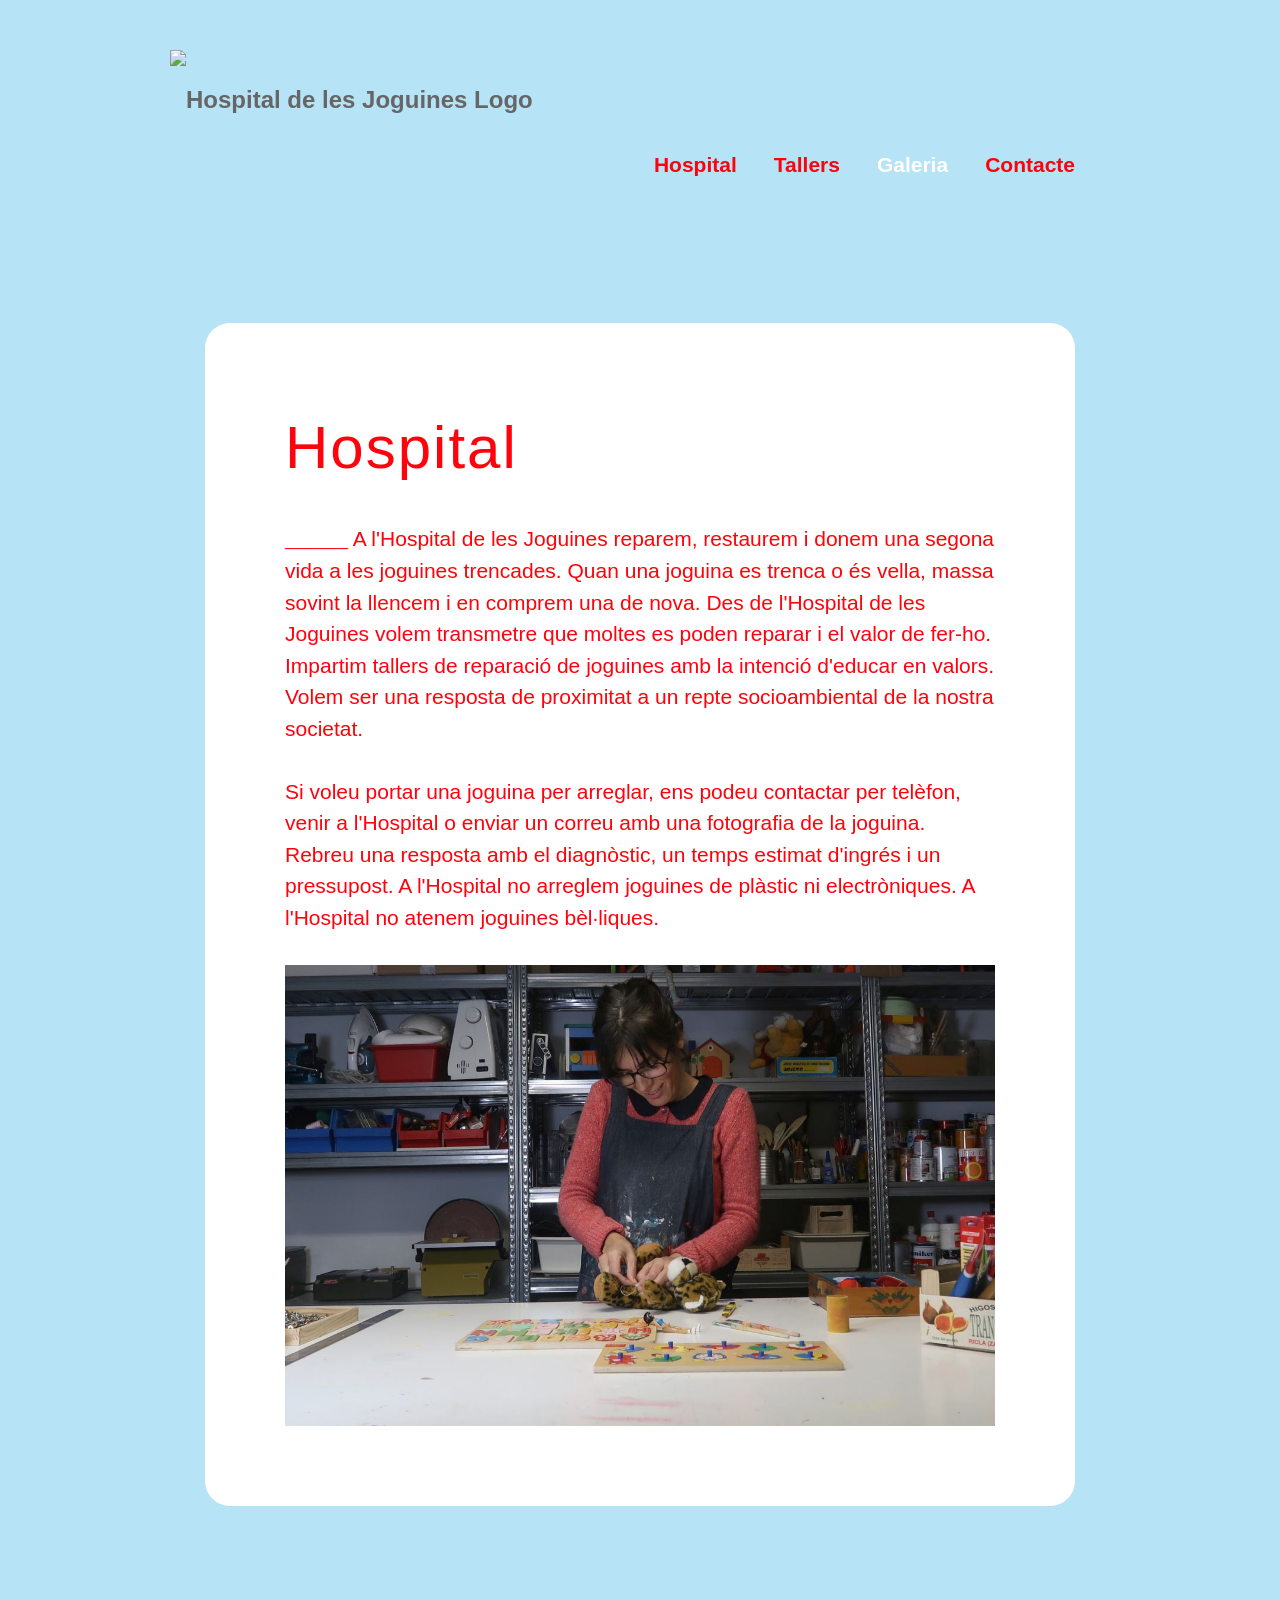
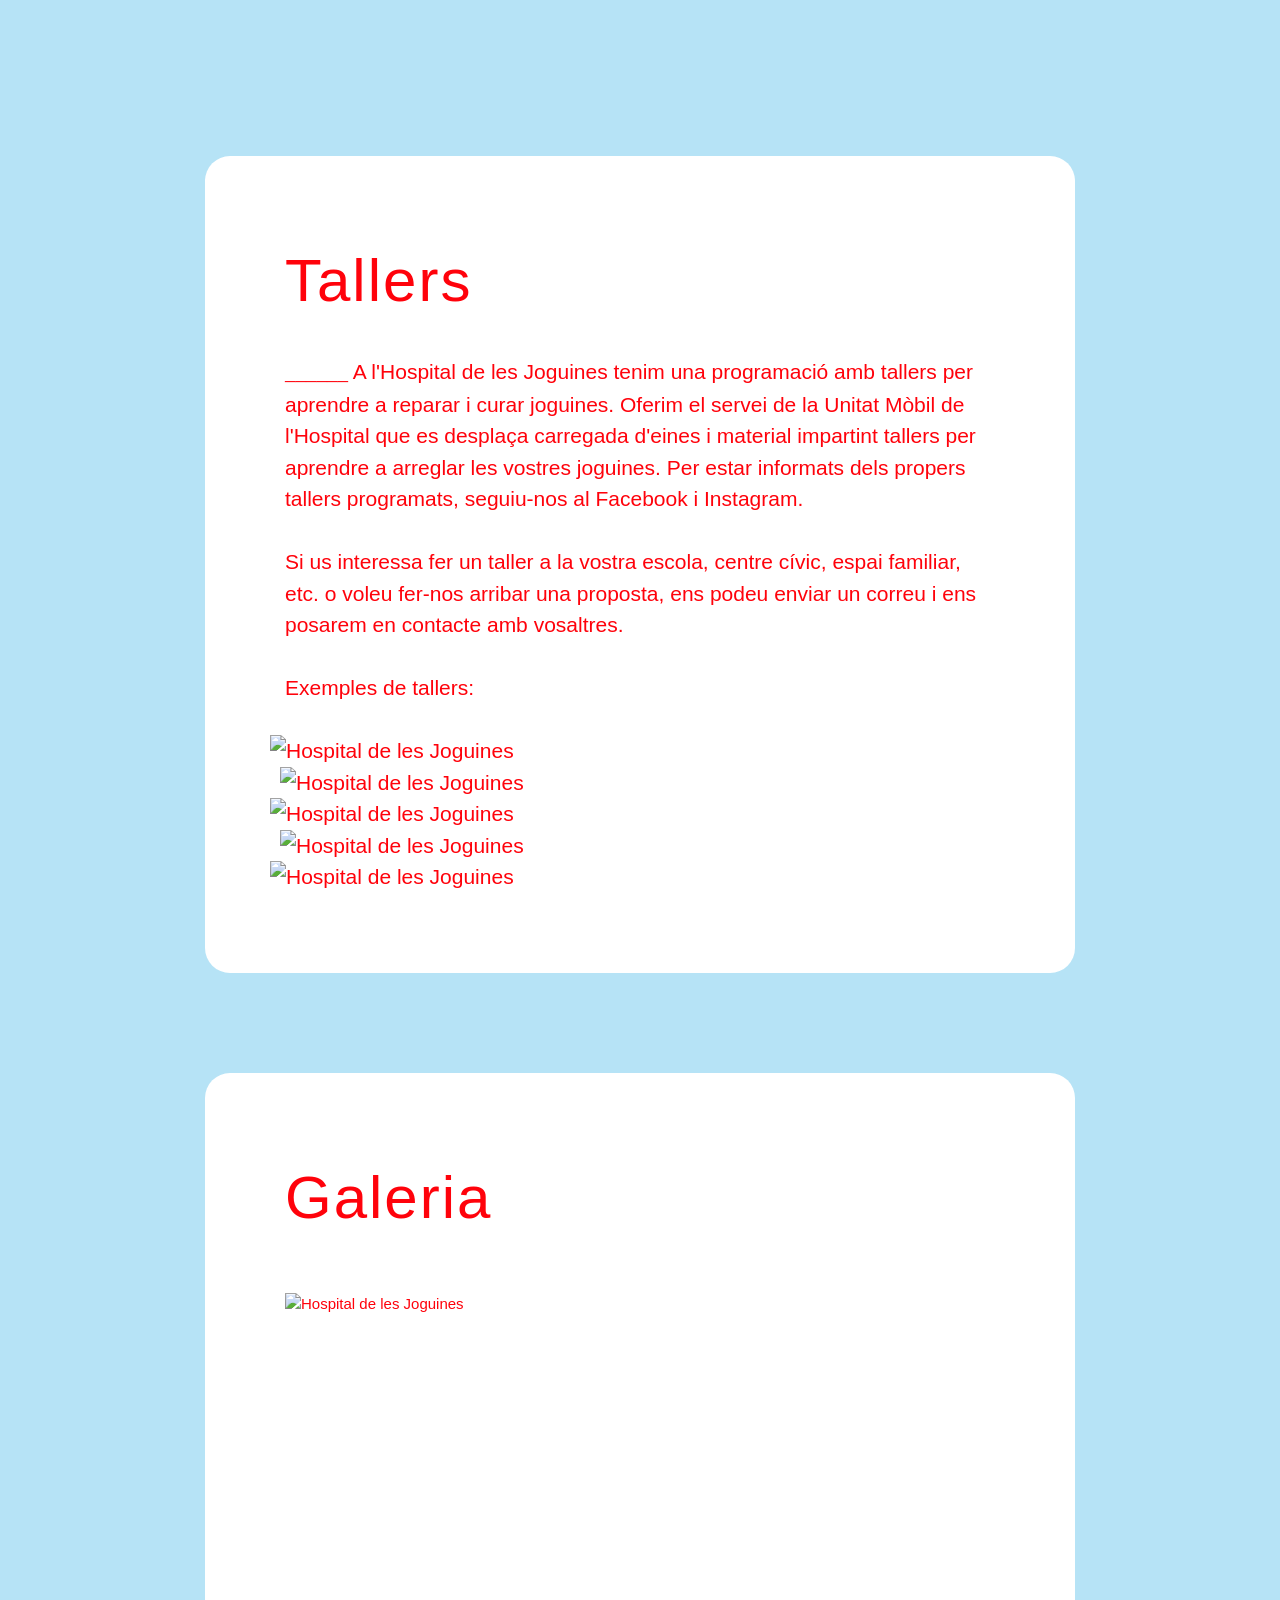
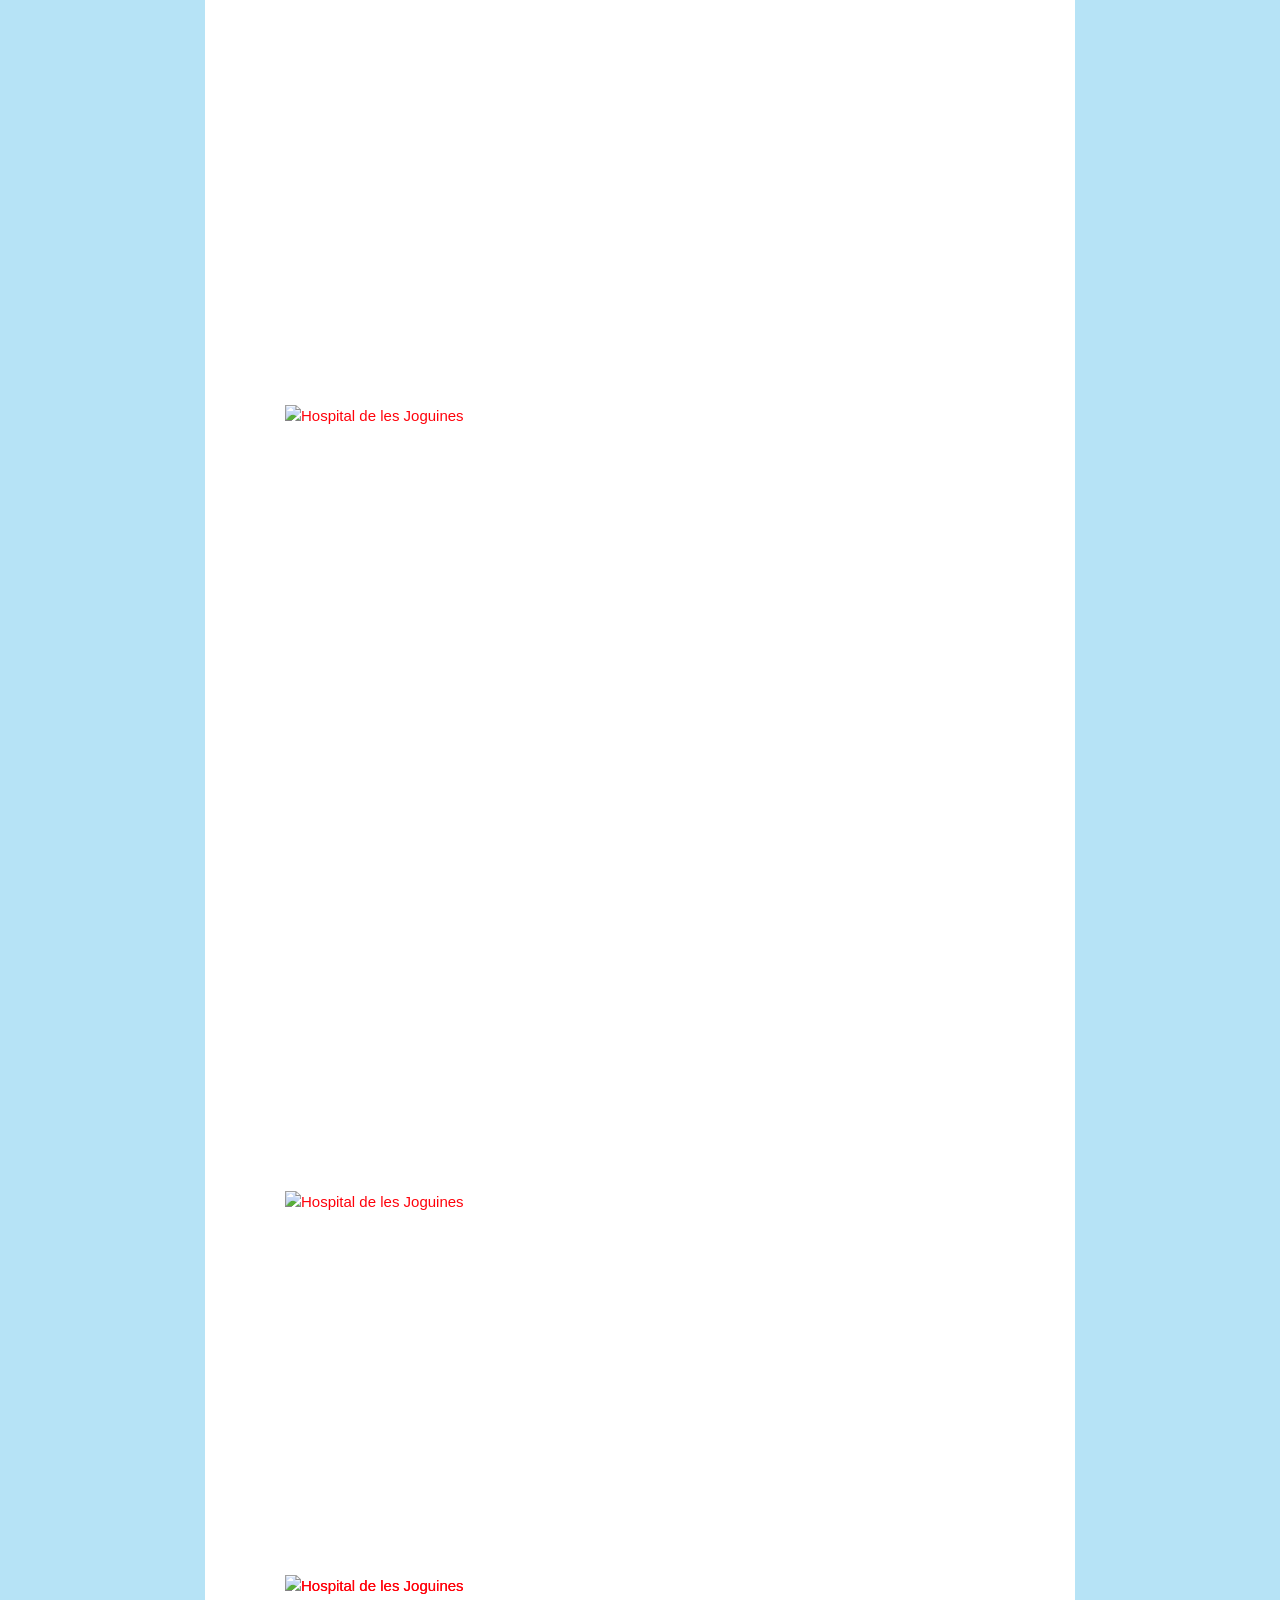
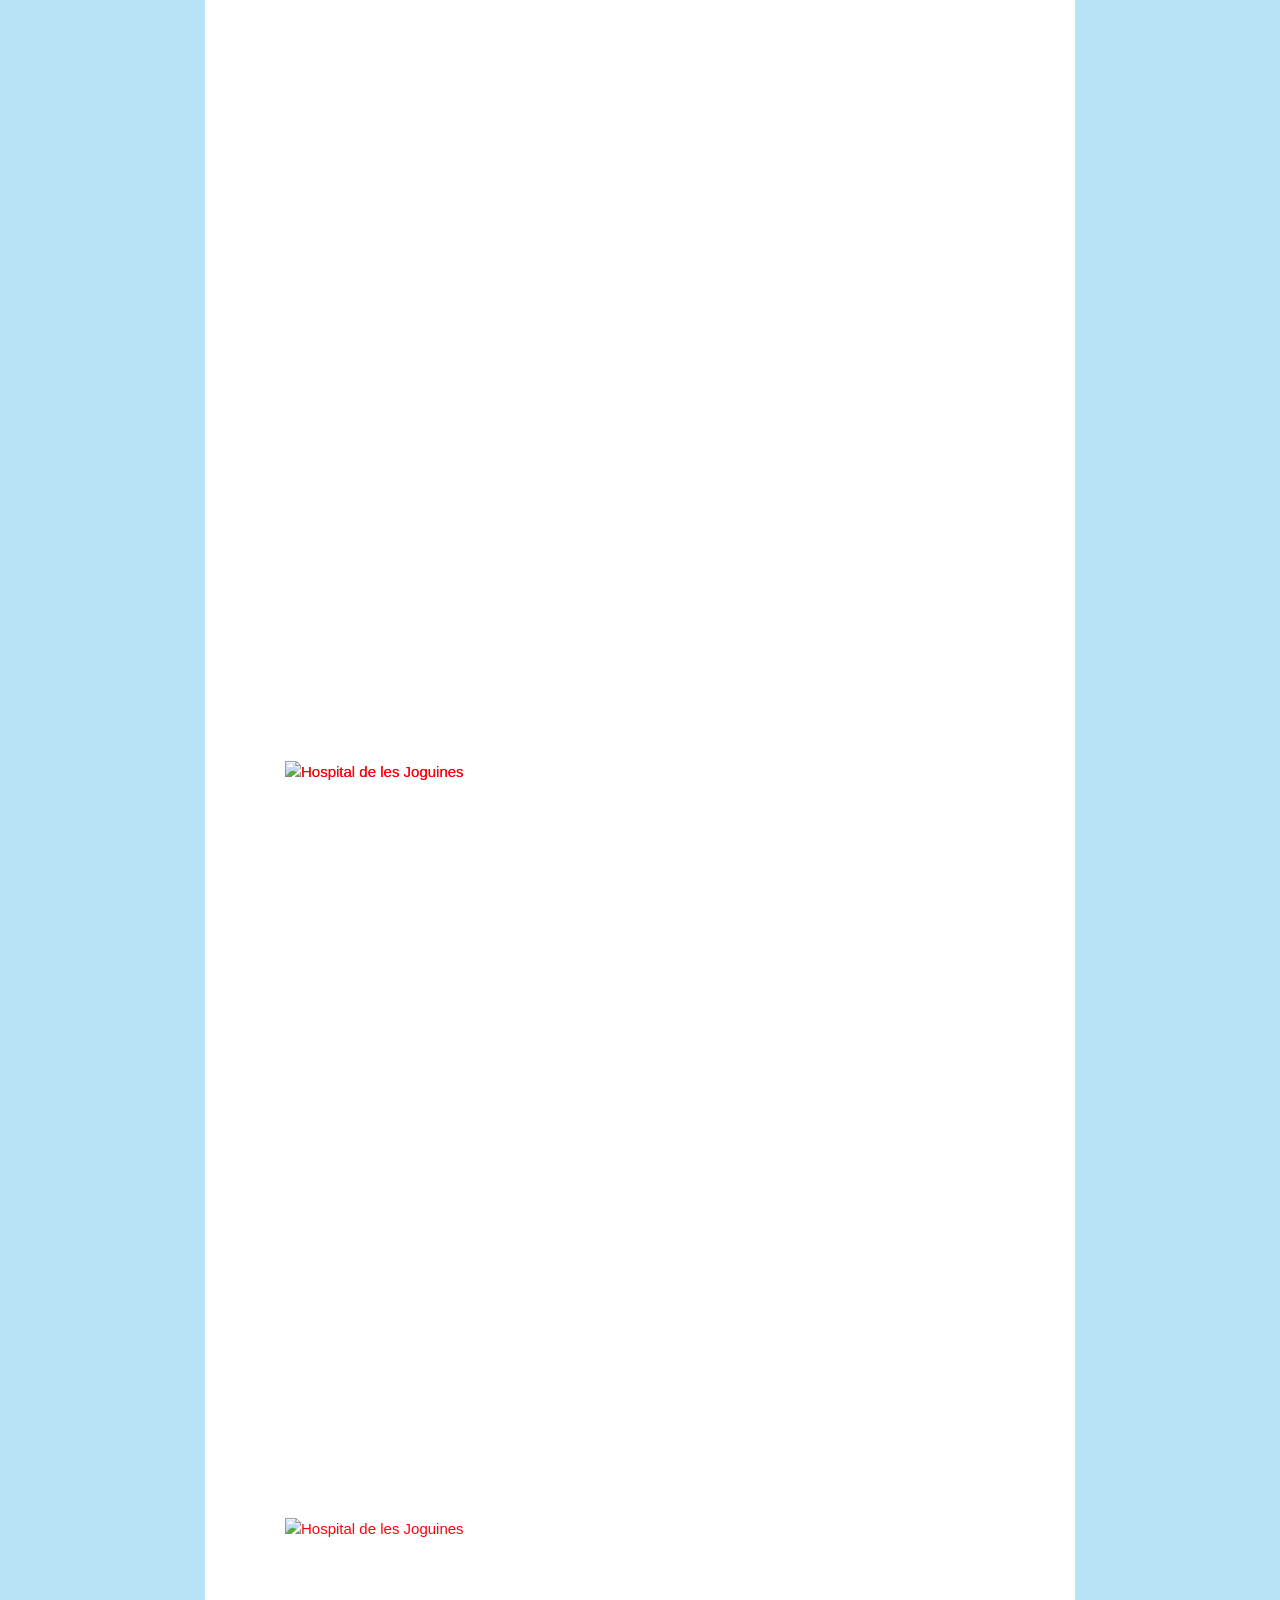
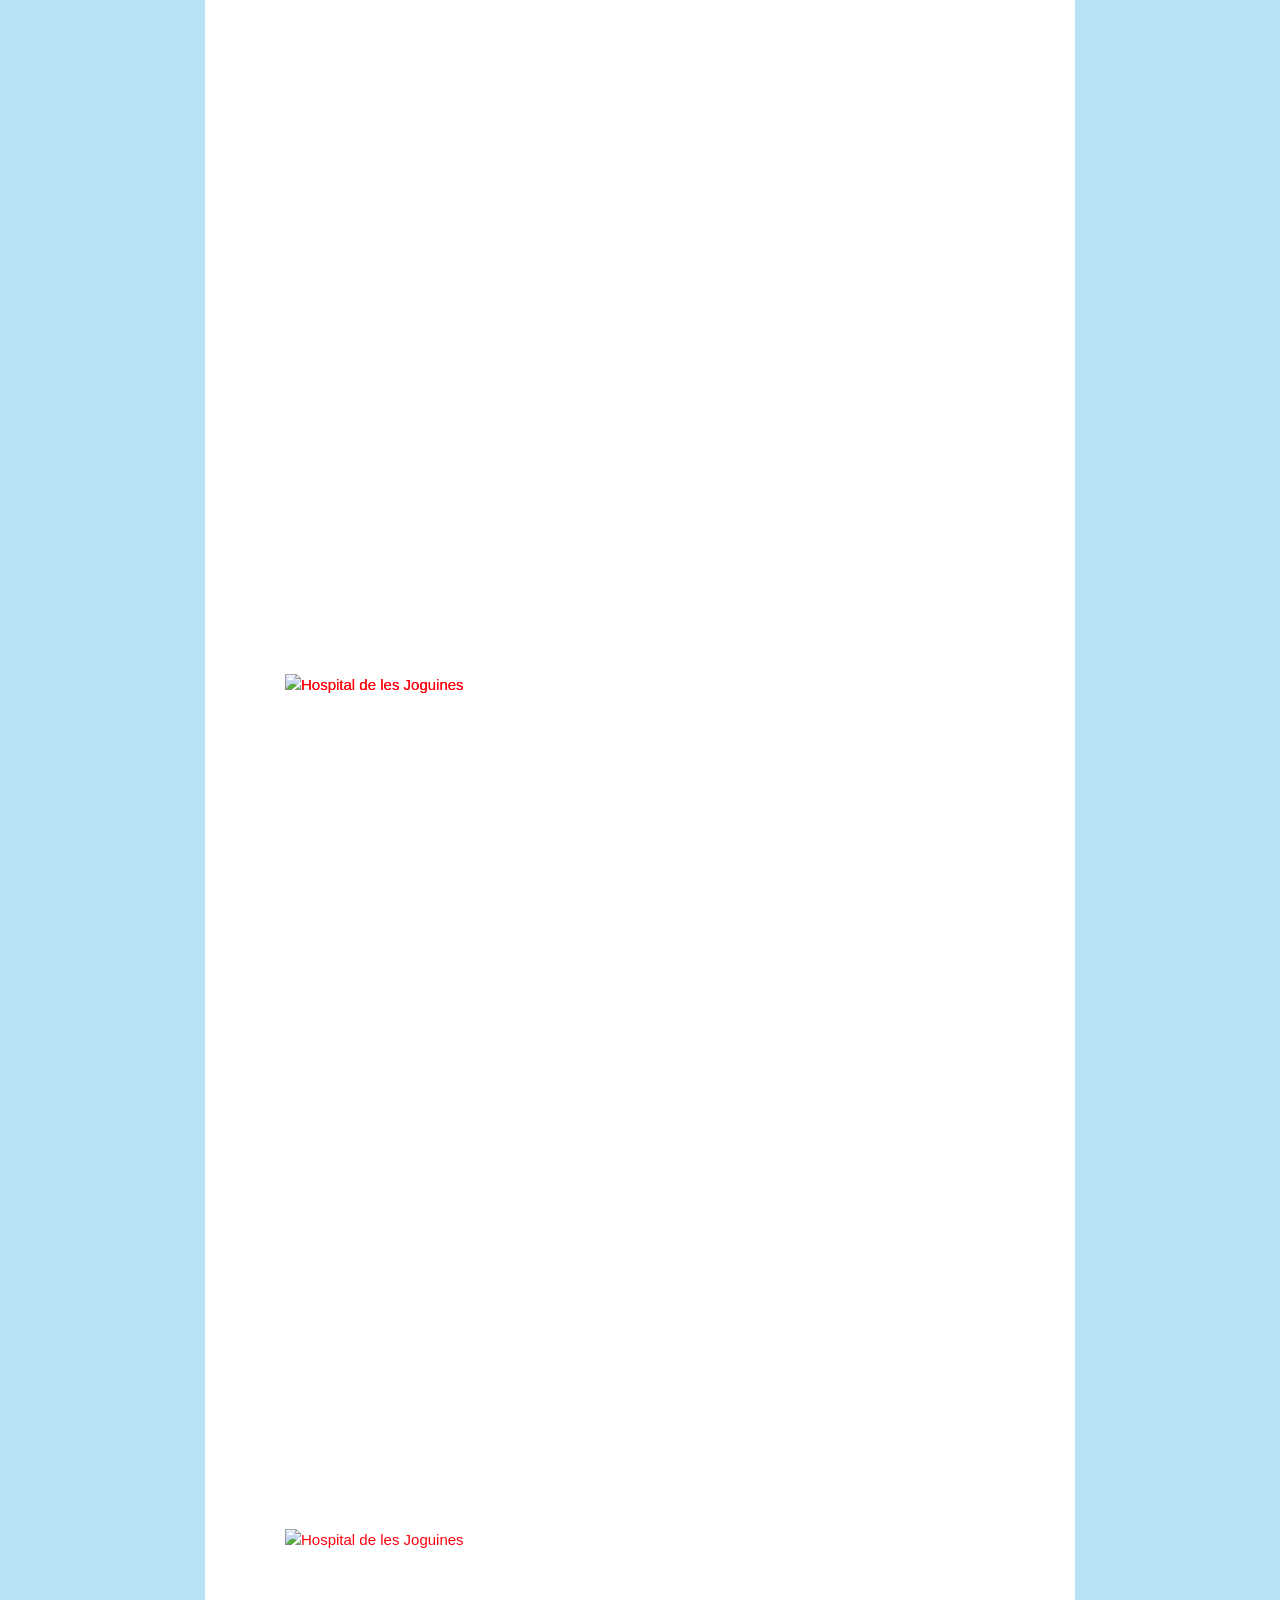
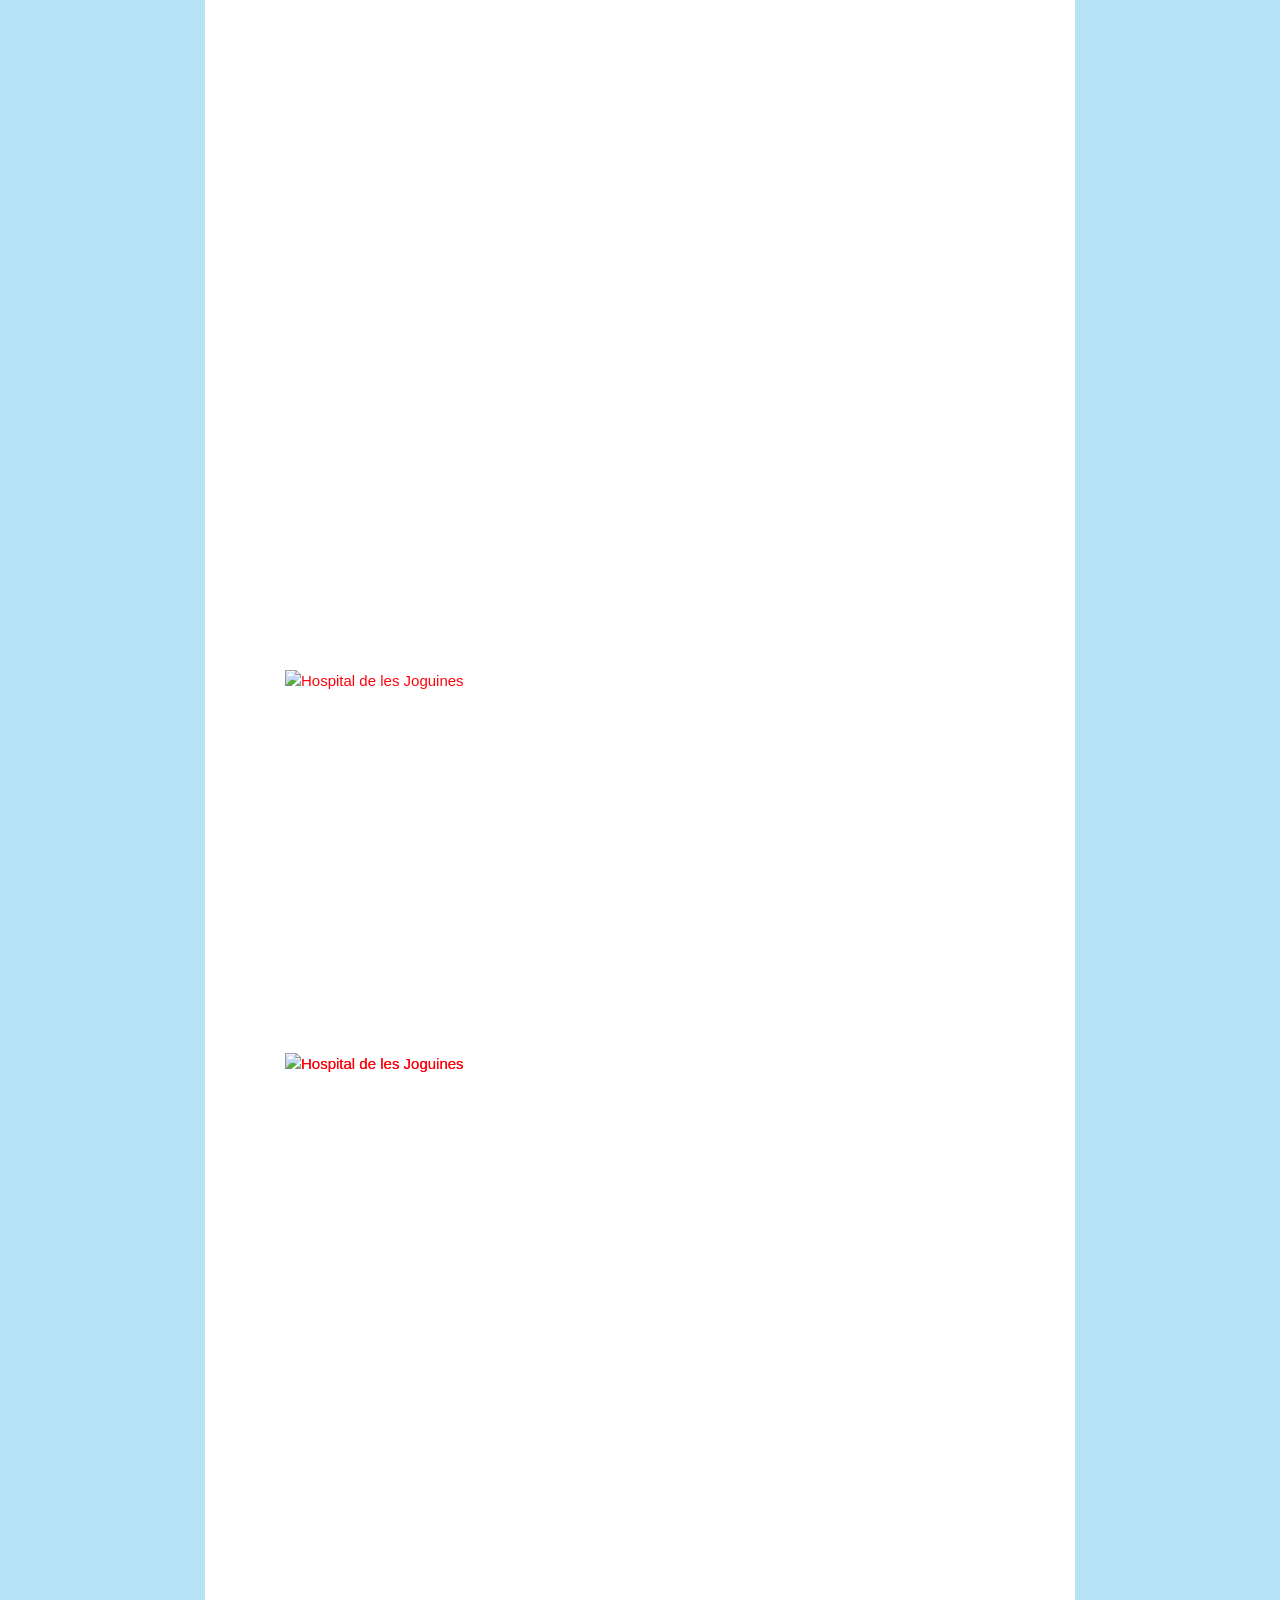
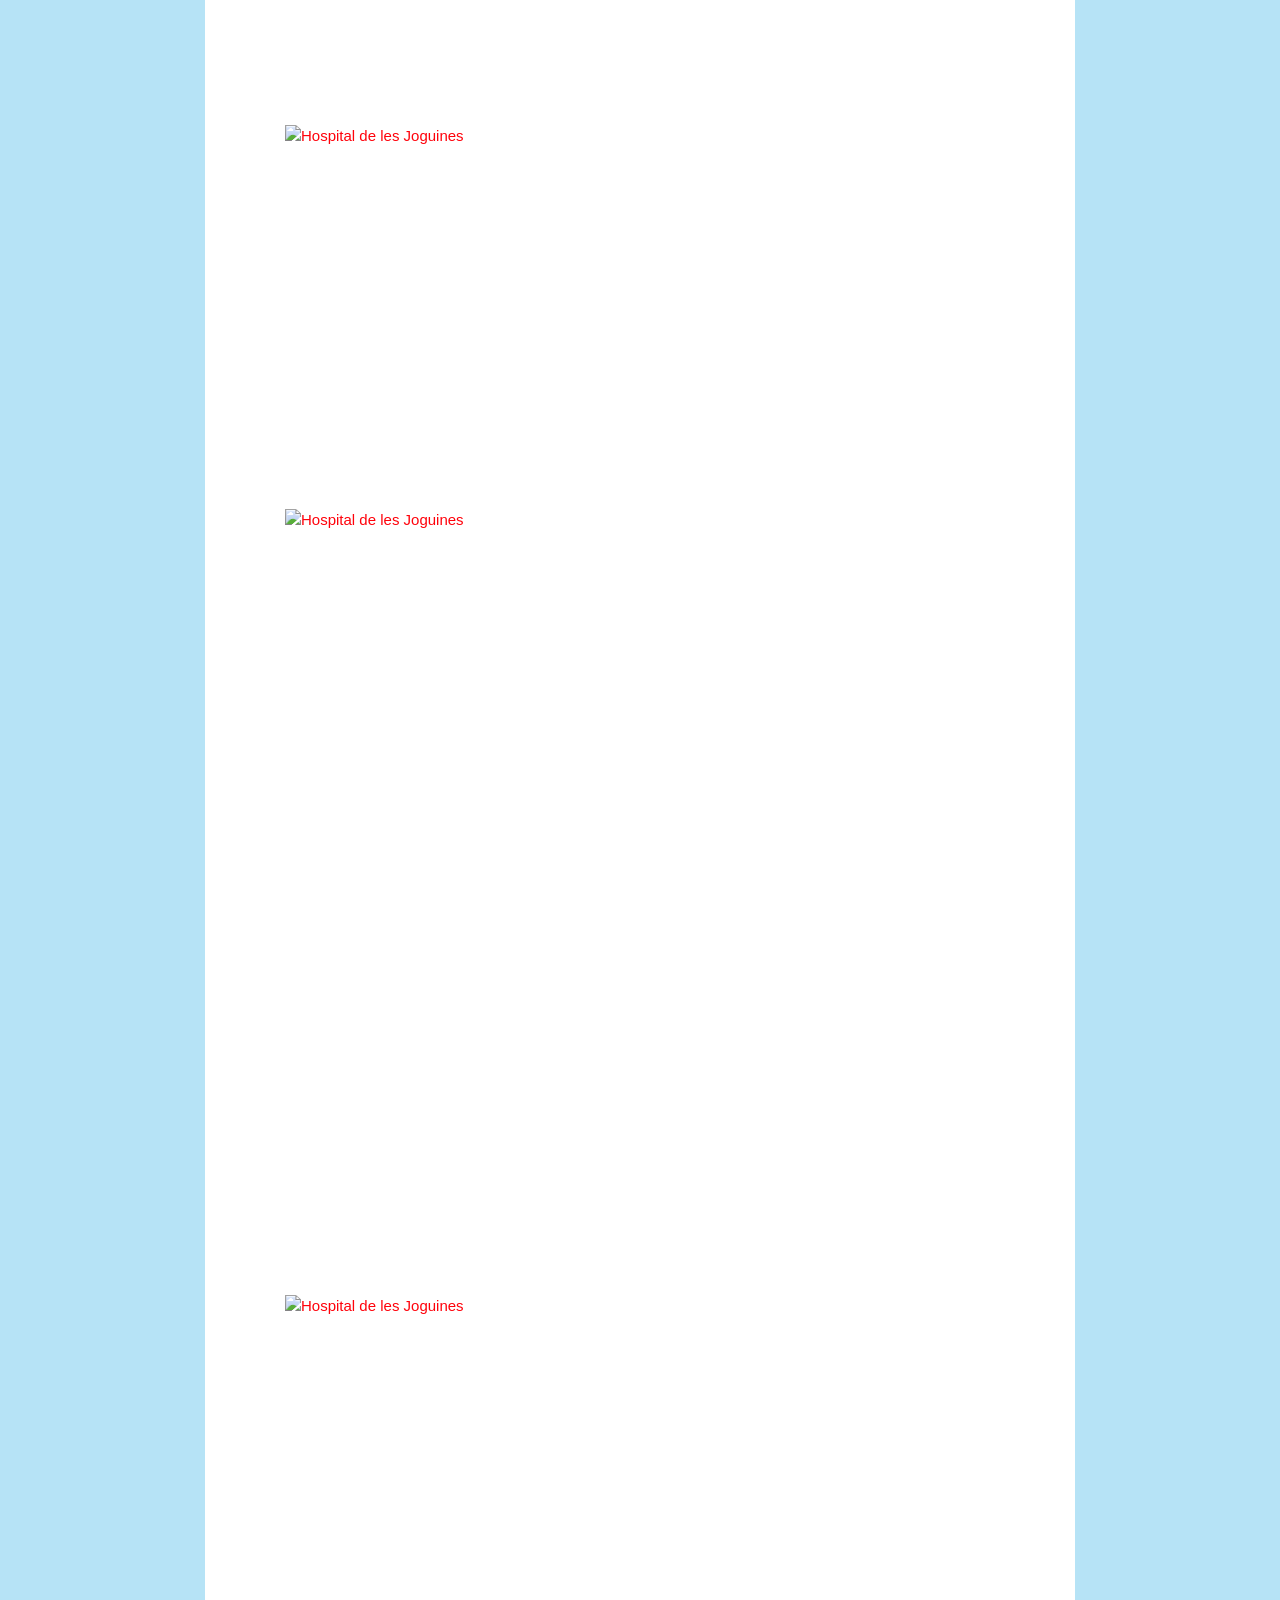
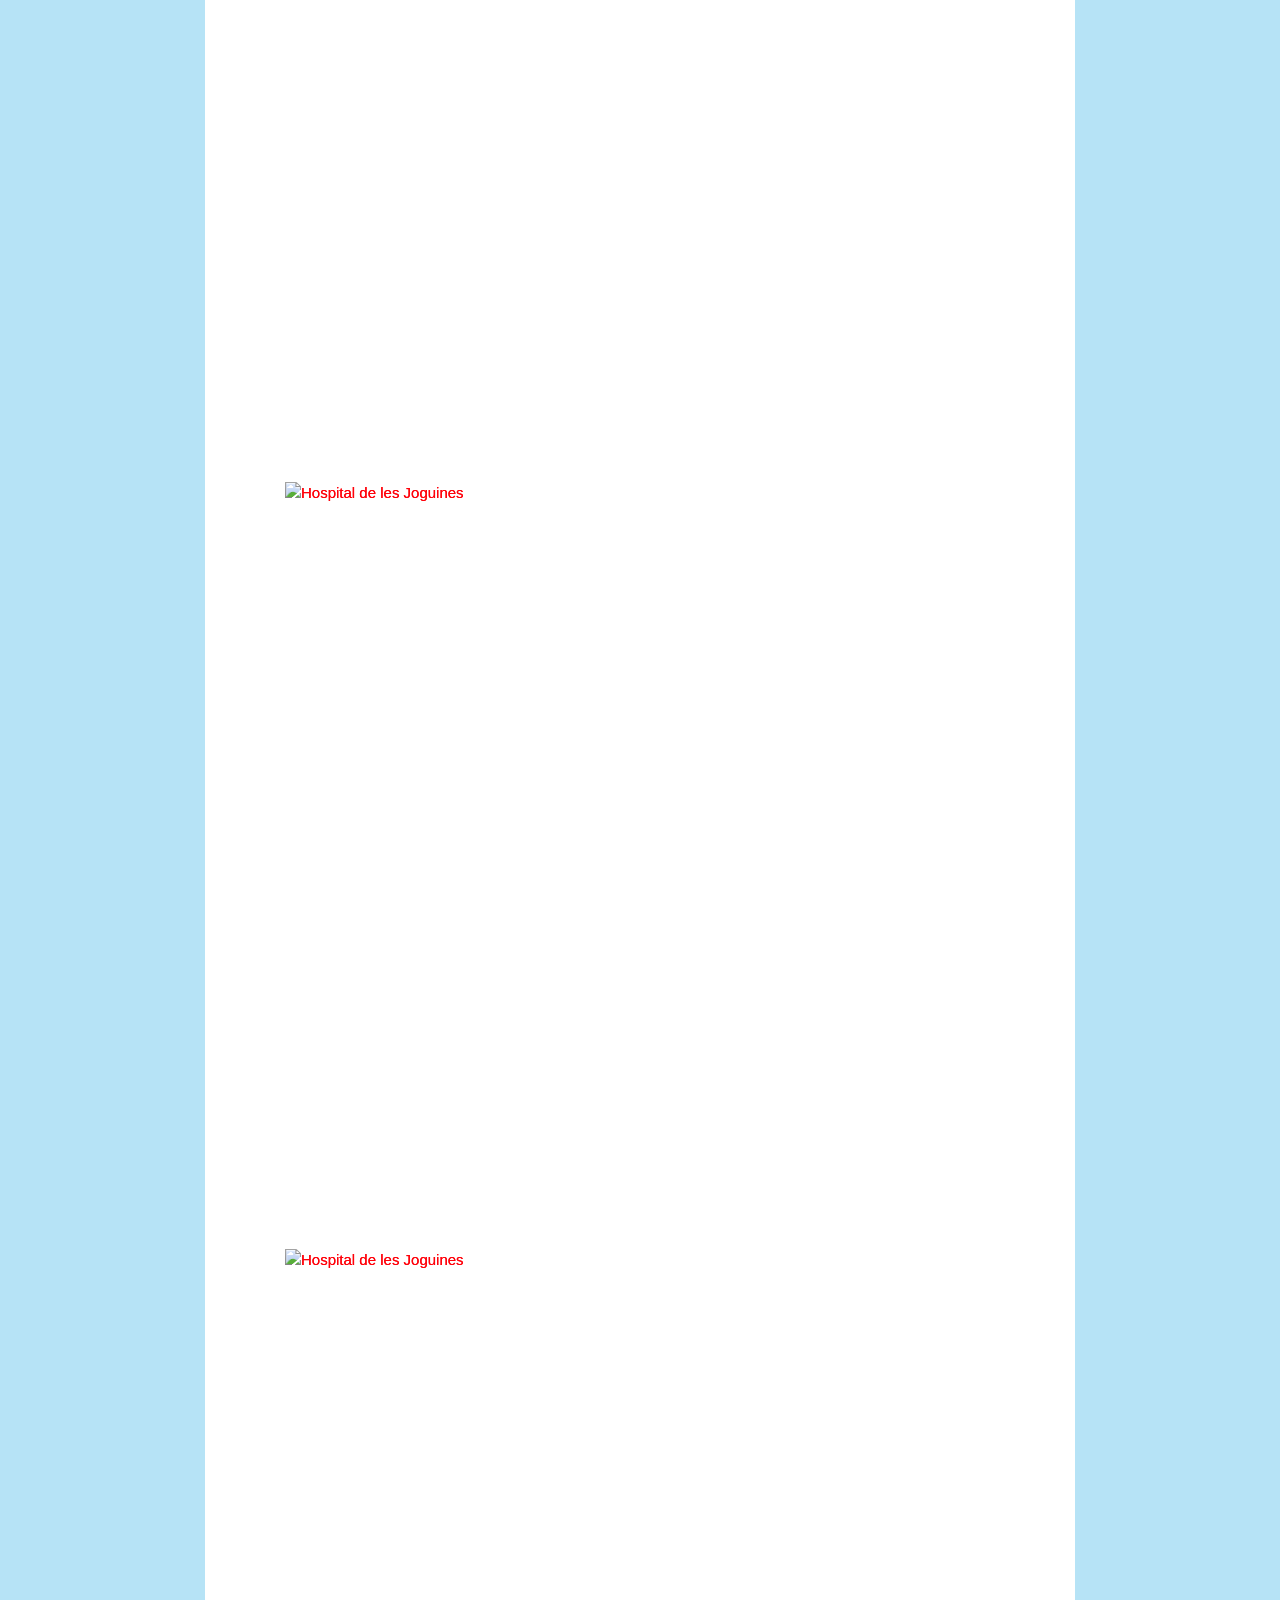
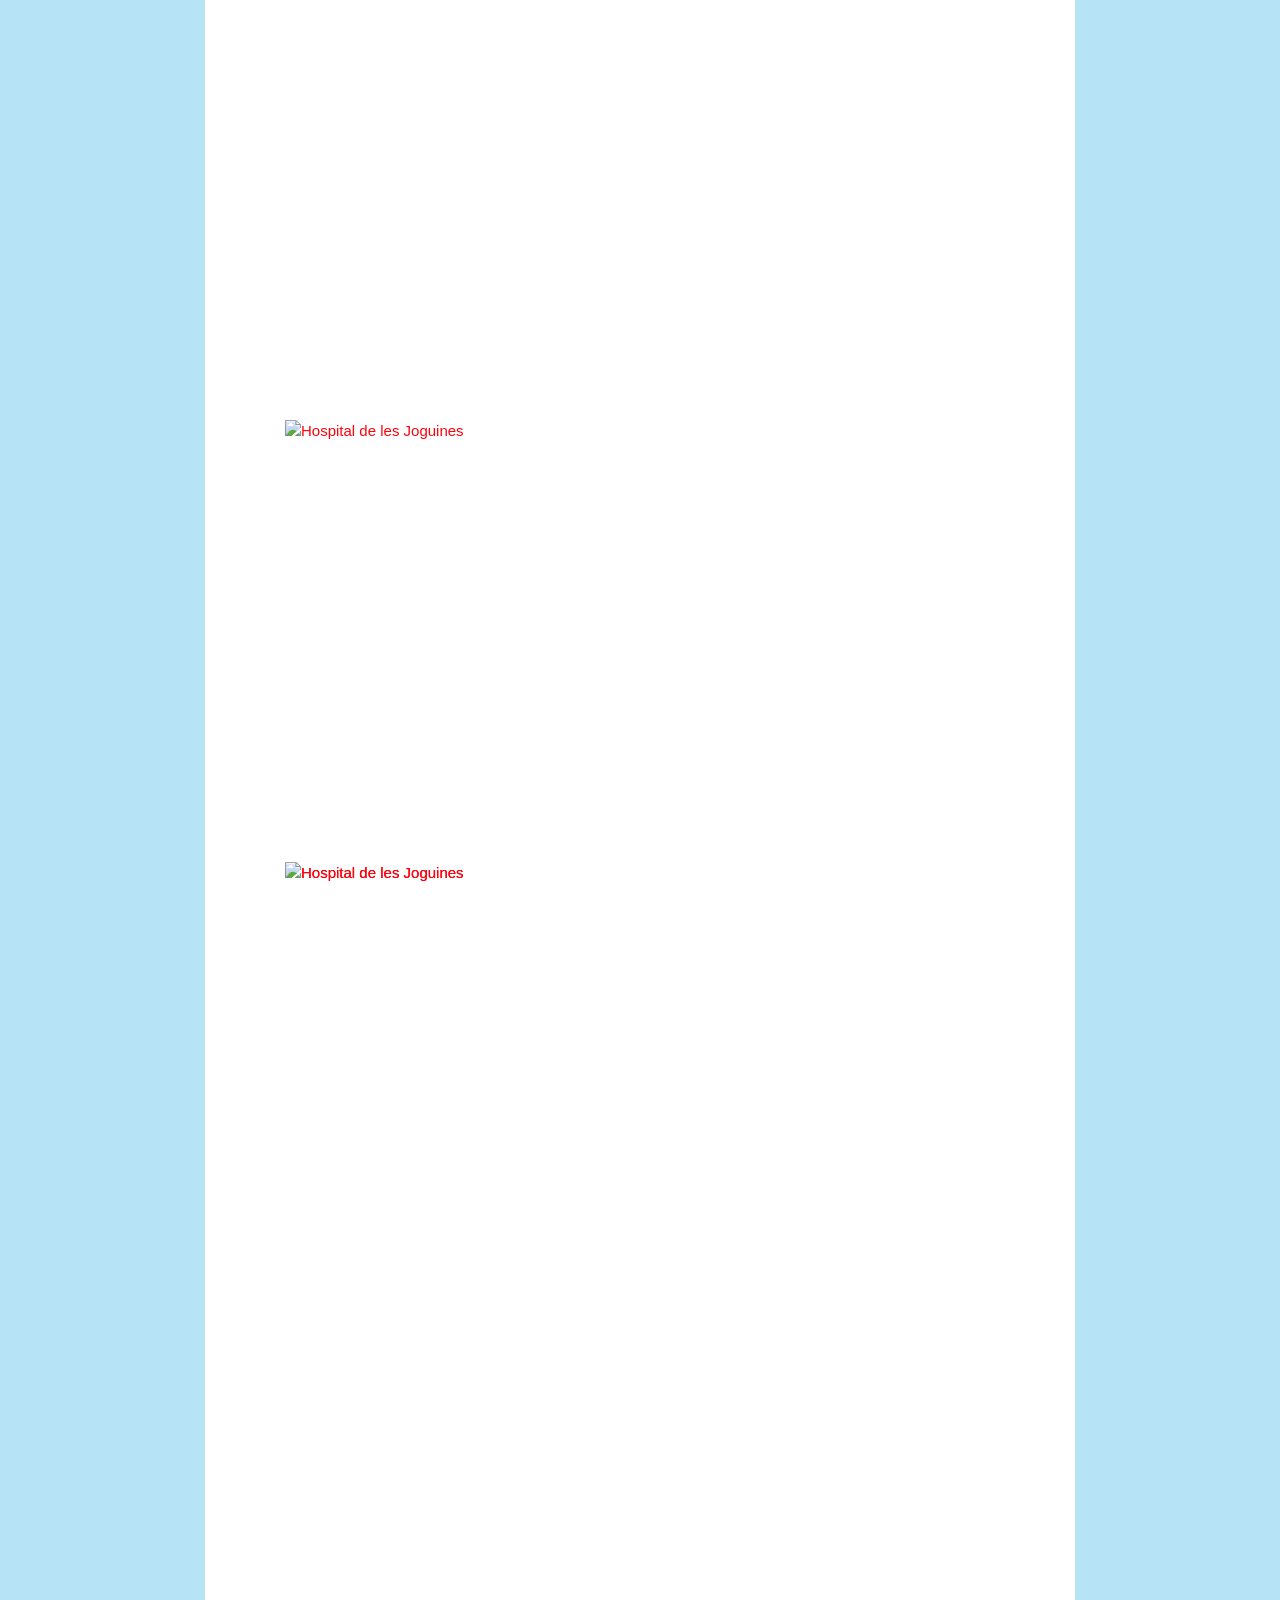
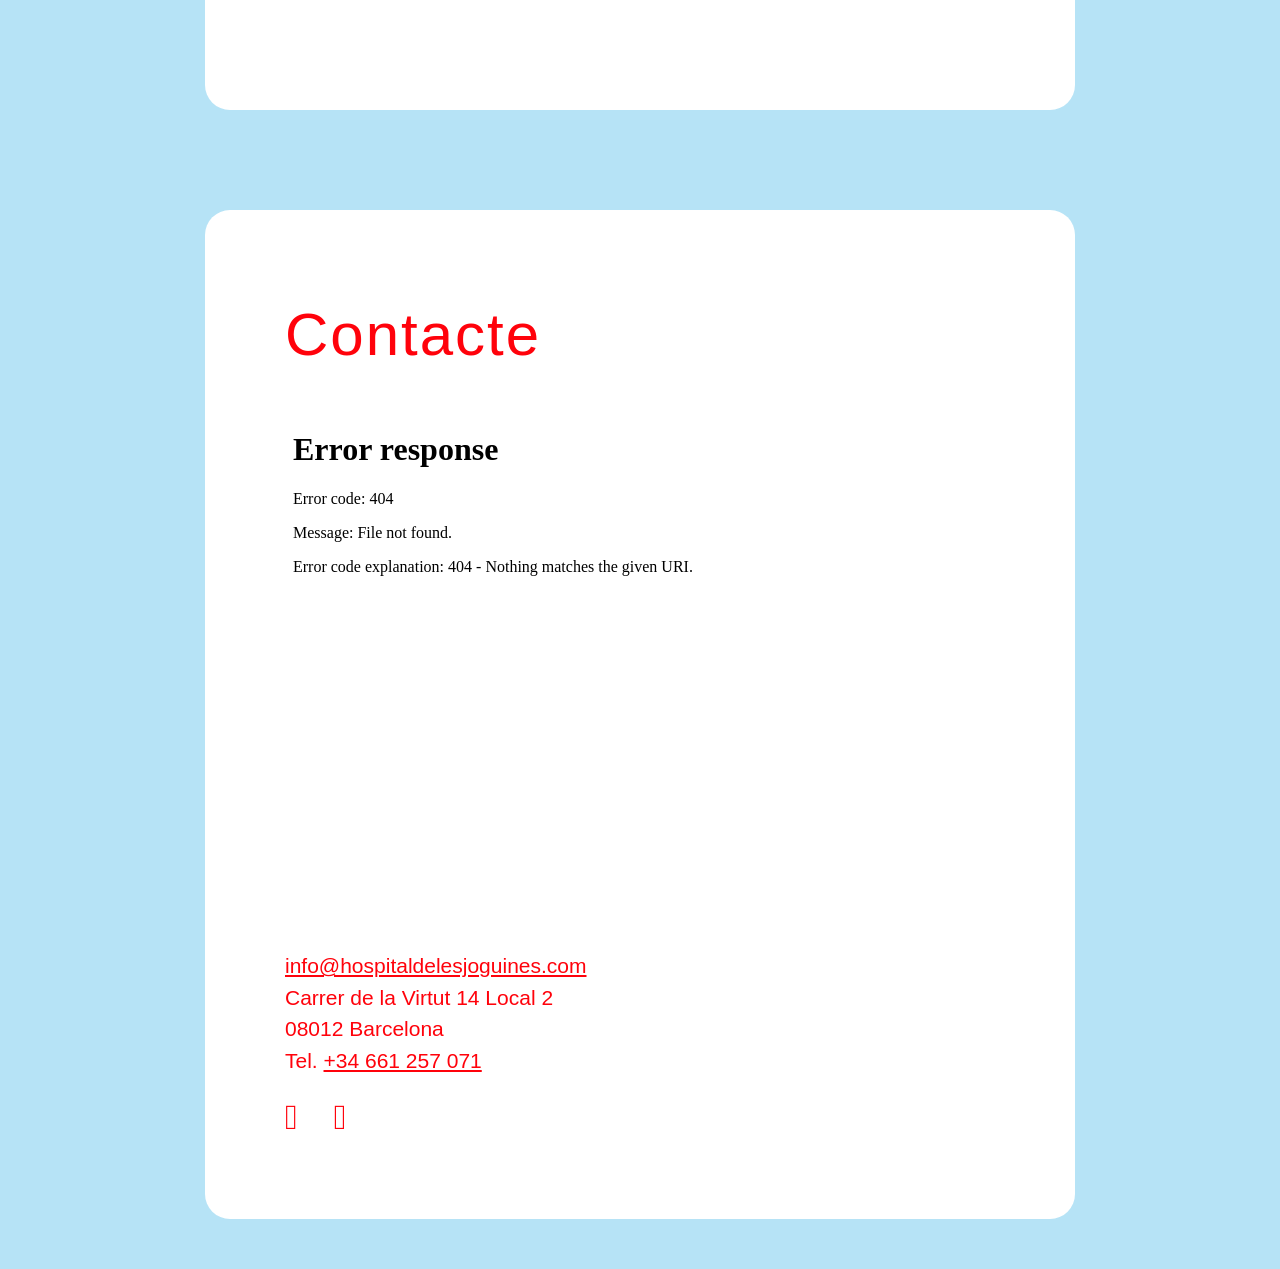
==== index.html @ da88df74 "css" ====
<!DOCTYPE html>

<html lang="ca_ES"><head><meta http-equiv="Content-Type" content="text/html; charset=UTF-8">
    
    <meta name="viewport" content="width=device-width, initial-scale=1.0, maximum-scale=1.0">
    <meta name="description" content="">
    <meta name="author" content="www.ignasi.rife.cat">

    <!--favicon icon-->
    <link rel="icon" type="image/png" href="/img/favicon.png">
    <title>L'Hospital de les Joguines</title>

    <!--common style-->
    <link href="css/bootstrap.min.css" rel="stylesheet">
    <link href="css/font-awesome.min.css" rel="stylesheet">
    <link href="css/style.css" rel="stylesheet">
    <link href="css/style-responsive.css" rel="stylesheet">
    <link href="css/default-theme.css" rel="stylesheet">
    <link href="css/jim.css" rel="stylesheet">

<script type="text/javascript">

 //alert(screen.height);

</script>

</head>

<body style="">

    <!--  preloader -->
    <!--<div id="tb-preloader"><div class="tb-preloader-wave"></div></div>-->

    <div class="wrapper-no" id="top">

        <!--menu ------------------------------------------------------------------------------------------------------ -->

        <header id="header" class="transparent-header header-full-width-no ct">
            <div class="header-sticky light-header">
                <div class="container" style="padding:0;">
                    <div id="massive-menu">

                        <a href="https://www.hospitaldelesjoguines.com/#top" class="logo-brand" data-scroll="">
                            <img class="retina-no logo" src="hospital-joguines/img/logo.png" alt="Hospital de les Joguines Logo">
                        </a>

                        <ul class="menuzord-menu pull-right op-nav">
                            <li class=""><a href="#top"></a></li>
                            <!--<li class="active"><a href="#home">Portada</a></li>-->
                            <li class=""><a href="#hospital">Hospital</a></li>
                            <li class=""><a href="#tallers">Tallers</a></li>
                            <li class="active"><a href="#pacients">Galeria</a></li>
                            <li><a href="#contacte">Contacte</a></li>
   
</ul>
</div>
</div>
</div>
</header>

<!--contacte ----------------------------------------------------------------------------------------------------- -->

<div class="page-content">
    <div style="padding:0; margin-top:100px;" class="container divs-no">
        <img class="img-responsive" src="hospital-joguines/img/home.jpg" alt="Hospital de les Joguines">
    </div>                          

    <div class="container divs" id="hospital">
        <div class="heading-title text-left">
            <h1>Hospital</h1>
            <div class="p-top-30"> 
                <span>______</span> 
                A l'Hospital de les Joguines reparem, restaurem i donem una segona vida a les joguines trencades. Quan una joguina es trenca o és vella, massa sovint la llencem i en comprem una de nova. Des de l'Hospital de les Joguines volem transmetre que moltes es poden reparar i el valor de fer-ho. Impartim tallers de reparació de joguines amb la intenció d'educar en valors. Volem ser una resposta de proximitat a un repte socioambiental de la nostra societat. 
                <br><br>
                Si voleu portar una joguina per arreglar, ens podeu contactar per telèfon, venir a l'Hospital o enviar un correu amb una fotografia de la joguina. Rebreu una resposta amb el diagnòstic, un temps estimat d'ingrés i un pressupost. A l'Hospital no arreglem joguines de plàstic ni electròniques. A l'Hospital no atenem joguines bèl·liques.
                <br><br>
                <img class="img-responsive" src="/images/bHospital.jpg" alt="Hospital de les Joguines">

</div>

</div>
</div>
</div>


<div class="container divs" id="tallers">
    <div class="heading-title text-left">
        <h1>Tallers</h1>
        <div class="p-top-30"> 
            <span>______</span>
            A l'Hospital de les Joguines tenim una programació amb tallers per aprendre a reparar i curar joguines. Oferim el servei de la Unitat Mòbil de l'Hospital que es desplaça carregada d'eines i material impartint tallers per aprendre a arreglar les vostres joguines. Per estar informats dels propers tallers programats, seguiu-nos al Facebook i Instagram.
            <br><br>
            Si us interessa fer un taller a la vostra escola, centre cívic, espai familiar, etc. o voleu fer-nos arribar una proposta, ens podeu enviar un correu i ens posarem en contacte amb vosaltres. 
            <br><br>
            Exemples de tallers:
            <br><br>
            <div class="row">
                <div class="col-md-12" style="padding-left: 0; padding-right: 10px;">
                    <img class="img-responsive" src="hospital-joguines/img/Taller_CCD-01.jpg" alt="Hospital de les Joguines">
                </div>
                <div class="col-md-12" style="padding-right: 0; padding-left: 10px;">
                    <img class="img-responsive" src="hospital-joguines/img/Taller_CI-01.jpg" alt="Hospital de les Joguines">
                </div>
                <div class="col-md-12" style="padding-left: 0; padding-right: 10px;">
                    <img class="img-responsive" src="hospital-joguines/img/Taller_EB-01.jpg" alt="Hospital de les Joguines">
                </div>
                <div class="col-md-12" style="padding-right: 0; padding-left: 10px;">
                    <img class="img-responsive" src="hospital-joguines/img/Taller_EFSF-01.jpg" alt="Hospital de les Joguines">
                </div>
                <div class="col-md-12" style="padding-left: 0; padding-right: 10px;">
                    <img class="img-responsive" src="hospital-joguines/img/Taller_FI-01.jpg" alt="Hospital de les Joguines">
                </div>
            </div>
        </div>
    </div>
</div>


<div class="container divs" id="pacients">
    <div class="heading-title text-left">
        <h1>Galeria</h1>
        <div class="p-top-30- portfolio portfolio-masonry" style="position: relative; height: 11487.5px;">

            
                <div class="col-md-6 portfolio-item " style="padding: 0px; position: absolute; left: 0px; top: 0px;">

                   
                   <img class="img-responsive" src="hospital-joguines/img/1227e-9e987237-4e6b-43e0-b4f8-bc1338685bb2.jpg" alt="Hospital de les Joguines" title="">

                                                   <!--<div class="card-body">
                                        <h2 class="card-title mb-1 text-4 font-weight-bold- line-height-4 text-uppercase"><a href=""></a></h2>
                                        <h2 class="card-title mb-1 text-4 font-weight-light line-height-4 text-uppercase"> 1 January 1970</h4>
                                        <p class="card-text text-xs-center text-align-left" style="text-align-: left; padding: 5px 0; font-size: 13px; line-height: 20px; margin: 0;"></p>
                                    </div>-->
                                </div>

                            
                <div class="col-md-6 portfolio-item " style="padding: 0px; position: absolute; left: 0px; top: 712px;">

                   
                   <img class="img-responsive" src="hospital-joguines/img/d1a77-img_5423.jpeg" alt="Hospital de les Joguines" title="">

                                                   <!--<div class="card-body">
                                        <h2 class="card-title mb-1 text-4 font-weight-bold- line-height-4 text-uppercase"><a href=""></a></h2>
                                        <h2 class="card-title mb-1 text-4 font-weight-light line-height-4 text-uppercase"> 1 January 1970</h4>
                                        <p class="card-text text-xs-center text-align-left" style="text-align-: left; padding: 5px 0; font-size: 13px; line-height: 20px; margin: 0;"></p>
                                    </div>-->
                                </div>

                            
                <div class="col-md-6 portfolio-item " style="padding: 0px; position: absolute; left: 0px; top: 1498px;">

                   
                   <img class="img-responsive" src="hospital-joguines/img/835de-bimg_1911.jpg" alt="Hospital de les Joguines" title="">

                                                   <!--<div class="card-body">
                                        <h2 class="card-title mb-1 text-4 font-weight-bold- line-height-4 text-uppercase"><a href=""></a></h2>
                                        <h2 class="card-title mb-1 text-4 font-weight-light line-height-4 text-uppercase"> 1 January 1970</h4>
                                        <p class="card-text text-xs-center text-align-left" style="text-align-: left; padding: 5px 0; font-size: 13px; line-height: 20px; margin: 0;"></p>
                                    </div>-->
                                </div>

                            
                <div class="col-md-6 portfolio-item " style="padding: 0px; position: absolute; left: 0px; top: 1882px;">

                                       <!--<img class="img-responsive" src="https://www.eltallerdelesmaquetes.com/admin/assets/uploads/files/d38d4-capa-111.jpg" alt="Hospital de les Joguines" title="">-->

                    <div class="fadein">
                        <img id="f2" src="hospital-joguines/img/d38d4-capa-111.jpg" alt="Hospital de les Joguines">
                        <img id="f1" src="hospital-joguines/img/2416c-capa-000.jpg" alt="Hospital de les Joguines">
                    </div>
                                                    <!--<div class="card-body">
                                        <h2 class="card-title mb-1 text-4 font-weight-bold- line-height-4 text-uppercase"><a href=""></a></h2>
                                        <h2 class="card-title mb-1 text-4 font-weight-light line-height-4 text-uppercase"> 1 January 1970</h4>
                                        <p class="card-text text-xs-center text-align-left" style="text-align-: left; padding: 5px 0; font-size: 13px; line-height: 20px; margin: 0;"></p>
                                    </div>-->
                                </div>

                            
                <div class="col-md-6 portfolio-item " style="padding: 0px; position: absolute; left: 0px; top: 2668px;">

                                       <!--<img class="img-responsive" src="https://www.eltallerdelesmaquetes.com/admin/assets/uploads/files/71022-capa-0.jpg" alt="Hospital de les Joguines" title="">-->

                    <div class="fadein">
                        <img id="f2" src="hospital-joguines/img/71022-capa-0.jpg" alt="Hospital de les Joguines">
                        <img id="f1" src="hospital-joguines/img/35df1-capa-1.jpg" alt="Hospital de les Joguines">
                    </div>
                                                    <!--<div class="card-body">
                                        <h2 class="card-title mb-1 text-4 font-weight-bold- line-height-4 text-uppercase"><a href=""></a></h2>
                                        <h2 class="card-title mb-1 text-4 font-weight-light line-height-4 text-uppercase"> 1 January 1970</h4>
                                        <p class="card-text text-xs-center text-align-left" style="text-align-: left; padding: 5px 0; font-size: 13px; line-height: 20px; margin: 0;"></p>
                                    </div>-->
                                </div>

                            
                <div class="col-md-6 portfolio-item " style="padding: 0px; position: absolute; left: 0px; top: 3425px;">

                   
                   <img class="img-responsive" src="hospital-joguines/img/3d4c9-img_3071.jpg" alt="Hospital de les Joguines" title="">

                                                   <!--<div class="card-body">
                                        <h2 class="card-title mb-1 text-4 font-weight-bold- line-height-4 text-uppercase"><a href=""></a></h2>
                                        <h2 class="card-title mb-1 text-4 font-weight-light line-height-4 text-uppercase"> 1 January 1970</h4>
                                        <p class="card-text text-xs-center text-align-left" style="text-align-: left; padding: 5px 0; font-size: 13px; line-height: 20px; margin: 0;"></p>
                                    </div>-->
                                </div>

                            
                <div class="col-md-6 portfolio-item " style="padding: 0px; position: absolute; left: 0px; top: 4181px;">

                                       <!--<img class="img-responsive" src="https://www.eltallerdelesmaquetes.com/admin/assets/uploads/files/71afb-k.jpg" alt="Hospital de les Joguines" title="">-->

                    <div class="fadein">
                        <img id="f2" src="hospital-joguines/img/71afb-k.jpg" alt="Hospital de les Joguines">
                        <img id="f1" src="hospital-joguines/img/3fcd0-kk.jpg" alt="Hospital de les Joguines">
                    </div>
                                                    <!--<div class="card-body">
                                        <h2 class="card-title mb-1 text-4 font-weight-bold- line-height-4 text-uppercase"><a href=""></a></h2>
                                        <h2 class="card-title mb-1 text-4 font-weight-light line-height-4 text-uppercase"> 1 January 1970</h4>
                                        <p class="card-text text-xs-center text-align-left" style="text-align-: left; padding: 5px 0; font-size: 13px; line-height: 20px; margin: 0;"></p>
                                    </div>-->
                                </div>

                            
                <div class="col-md-6 portfolio-item " style="padding: 0px; position: absolute; left: 0px; top: 5036px;">

                   
                   <img class="img-responsive" src="hospital-joguines/img/89b8f-j.jpg" alt="Hospital de les Joguines" title="">

                                                   <!--<div class="card-body">
                                        <h2 class="card-title mb-1 text-4 font-weight-bold- line-height-4 text-uppercase"><a href=""></a></h2>
                                        <h2 class="card-title mb-1 text-4 font-weight-light line-height-4 text-uppercase"> 1 January 1970</h4>
                                        <p class="card-text text-xs-center text-align-left" style="text-align-: left; padding: 5px 0; font-size: 13px; line-height: 20px; margin: 0;"></p>
                                    </div>-->
                                </div>

                            
                <div class="col-md-6 portfolio-item " style="padding: 0px; position: absolute; left: 0px; top: 5777px;">

                   
                   <img class="img-responsive" src="hospital-joguines/img/aafca-bimg_2027.jpg" alt="Hospital de les Joguines" title="">

                                                   <!--<div class="card-body">
                                        <h2 class="card-title mb-1 text-4 font-weight-bold- line-height-4 text-uppercase"><a href=""></a></h2>
                                        <h2 class="card-title mb-1 text-4 font-weight-light line-height-4 text-uppercase"> 1 January 1970</h4>
                                        <p class="card-text text-xs-center text-align-left" style="text-align-: left; padding: 5px 0; font-size: 13px; line-height: 20px; margin: 0;"></p>
                                    </div>-->
                                </div>

                            
                <div class="col-md-6 portfolio-item " style="padding: 0px; position: absolute; left: 0px; top: 6160px;">

                                       <!--<img class="img-responsive" src="https://www.eltallerdelesmaquetes.com/admin/assets/uploads/files/9080a-capa-0000.jpg" alt="Hospital de les Joguines" title="">-->

                    <div class="fadein">
                        <img id="f2" src="hospital-joguines/img/9080a-capa-0000.jpg" alt="Hospital de les Joguines">
                        <img id="f1" src="hospital-joguines/img/5c044-capa-1111.jpg" alt="Hospital de les Joguines">
                    </div>
                                                    <!--<div class="card-body">
                                        <h2 class="card-title mb-1 text-4 font-weight-bold- line-height-4 text-uppercase"><a href=""></a></h2>
                                        <h2 class="card-title mb-1 text-4 font-weight-light line-height-4 text-uppercase"> 1 January 1970</h4>
                                        <p class="card-text text-xs-center text-align-left" style="text-align-: left; padding: 5px 0; font-size: 13px; line-height: 20px; margin: 0;"></p>
                                    </div>-->
                                </div>

                            
                <div class="col-md-6 portfolio-item " style="padding: 0px; position: absolute; left: 0px; top: 6832px;">

                   
                   <img class="img-responsive" src="hospital-joguines/img/aae1e-bimg_2057_1.jpg" alt="Hospital de les Joguines" title="">

                                                   <!--<div class="card-body">
                                        <h2 class="card-title mb-1 text-4 font-weight-bold- line-height-4 text-uppercase"><a href=""></a></h2>
                                        <h2 class="card-title mb-1 text-4 font-weight-light line-height-4 text-uppercase"> 1 January 1970</h4>
                                        <p class="card-text text-xs-center text-align-left" style="text-align-: left; padding: 5px 0; font-size: 13px; line-height: 20px; margin: 0;"></p>
                                    </div>-->
                                </div>

                            
                <div class="col-md-6 portfolio-item " style="padding: 0px; position: absolute; left: 0px; top: 7216px;">

                   
                   <img class="img-responsive" src="hospital-joguines/img/15766-img_5395.jpeg" alt="Hospital de les Joguines" title="">

                                                   <!--<div class="card-body">
                                        <h2 class="card-title mb-1 text-4 font-weight-bold- line-height-4 text-uppercase"><a href=""></a></h2>
                                        <h2 class="card-title mb-1 text-4 font-weight-light line-height-4 text-uppercase"> 1 January 1970</h4>
                                        <p class="card-text text-xs-center text-align-left" style="text-align-: left; padding: 5px 0; font-size: 13px; line-height: 20px; margin: 0;"></p>
                                    </div>-->
                                </div>

                            
                <div class="col-md-6 portfolio-item " style="padding: 0px; position: absolute; left: 0px; top: 8002px;">

                   
                   <img class="img-responsive" src="hospital-joguines/img/aec94-robot.jpg" alt="Hospital de les Joguines" title="">

                                                   <!--<div class="card-body">
                                        <h2 class="card-title mb-1 text-4 font-weight-bold- line-height-4 text-uppercase"><a href=""></a></h2>
                                        <h2 class="card-title mb-1 text-4 font-weight-light line-height-4 text-uppercase"> 1 January 1970</h4>
                                        <p class="card-text text-xs-center text-align-left" style="text-align-: left; padding: 5px 0; font-size: 13px; line-height: 20px; margin: 0;"></p>
                                    </div>-->
                                </div>

                            
                <div class="col-md-6 portfolio-item " style="padding: 0px; position: absolute; left: 0px; top: 8789px;">

                                       <!--<img class="img-responsive" src="https://www.eltallerdelesmaquetes.com/admin/assets/uploads/files/a820b-ll.jpg" alt="Hospital de les Joguines" title="">-->

                    <div class="fadein">
                        <img id="f2" src="hospital-joguines/img/a820b-ll.jpg" alt="Hospital de les Joguines">
                        <img id="f1" src="hospital-joguines/img/86dab-l.jpg" alt="Hospital de les Joguines">
                    </div>
                                                    <!--<div class="card-body">
                                        <h2 class="card-title mb-1 text-4 font-weight-bold- line-height-4 text-uppercase"><a href=""></a></h2>
                                        <h2 class="card-title mb-1 text-4 font-weight-light line-height-4 text-uppercase"> 1 January 1970</h4>
                                        <p class="card-text text-xs-center text-align-left" style="text-align-: left; padding: 5px 0; font-size: 13px; line-height: 20px; margin: 0;"></p>
                                    </div>-->
                                </div>

                            
                <div class="col-md-6 portfolio-item " style="padding: 0px; position: absolute; left: 0px; top: 9556px;">

                                       <!--<img class="img-responsive" src="https://www.eltallerdelesmaquetes.com/admin/assets/uploads/files/a9db2-capa-22.jpg" alt="Hospital de les Joguines" title="">-->

                    <div class="fadein">
                        <img id="f2" src="hospital-joguines/img/a9db2-capa-22.jpg" alt="Hospital de les Joguines">
                        <img id="f1" src="hospital-joguines/img/074fe-capa-2.jpg" alt="Hospital de les Joguines">
                    </div>
                                                    <!--<div class="card-body">
                                        <h2 class="card-title mb-1 text-4 font-weight-bold- line-height-4 text-uppercase"><a href=""></a></h2>
                                        <h2 class="card-title mb-1 text-4 font-weight-light line-height-4 text-uppercase"> 1 January 1970</h4>
                                        <p class="card-text text-xs-center text-align-left" style="text-align-: left; padding: 5px 0; font-size: 13px; line-height: 20px; margin: 0;"></p>
                                    </div>-->
                                </div>

                            
                <div class="col-md-6 portfolio-item " style="padding: 0px; position: absolute; left: 0px; top: 10327px;">

                   
                   <img class="img-responsive" src="hospital-joguines/img/5230f-bcotxedario.jpg" alt="Hospital de les Joguines" title="">

                                                   <!--<div class="card-body">
                                        <h2 class="card-title mb-1 text-4 font-weight-bold- line-height-4 text-uppercase"><a href=""></a></h2>
                                        <h2 class="card-title mb-1 text-4 font-weight-light line-height-4 text-uppercase"> 1 January 1970</h4>
                                        <p class="card-text text-xs-center text-align-left" style="text-align-: left; padding: 5px 0; font-size: 13px; line-height: 20px; margin: 0;"></p>
                                    </div>-->
                                </div>

                            
                <div class="col-md-6 portfolio-item " style="padding: 0px; position: absolute; left: 0px; top: 10769px;">

                                       <!--<img class="img-responsive" src="https://www.eltallerdelesmaquetes.com/admin/assets/uploads/files/82de6-avio1.jpg" alt="Hospital de les Joguines" title="">-->

                    <div class="fadein">
                        <img id="f2" src="hospital-joguines/img/82de6-avio1.jpg" alt="Hospital de les Joguines">
                        <img id="f1" src="hospital-joguines/img/bea7e-avio0.jpg" alt="Hospital de les Joguines">
                    </div>
                                                    <!--<div class="card-body">
                                        <h2 class="card-title mb-1 text-4 font-weight-bold- line-height-4 text-uppercase"><a href=""></a></h2>
                                        <h2 class="card-title mb-1 text-4 font-weight-light line-height-4 text-uppercase"> 1 January 1970</h4>
                                        <p class="card-text text-xs-center text-align-left" style="text-align-: left; padding: 5px 0; font-size: 13px; line-height: 20px; margin: 0;"></p>
                                    </div>-->
                                </div>

                            
            <!--<img class="img-responsive" src="img/bIMG_2057_1.jpg" alt="Hospital de les Joguines"/>
            <img class="img-responsive" src="img/bIMG_1439.jpg" alt="Hospital de les Joguines"/>
            <img class="img-responsive" src="img/bIMG_1911.jpg" alt="Hospital de les Joguines"/>
            <img class="img-responsive" src="img/bIMG_2027.jpg" alt="Hospital de les Joguines"/>
            <img class="img-responsive" src="img/bIMG_2042.jpg" alt="Hospital de les Joguines"/>
            <img class="img-responsive" src="img/bIMG_0321.jpg" alt="Hospital de les Joguines"/>-->

        </div>
    </div>
</div>

<div class="container divs" id="contacte">
    <div class="heading-title text-left">
        <h1>Contacte</h1>
        <div class="half-txt p-top-30">
            <iframe src="hospital-joguines/img/embed.html" width="100%" height="500" frameborder="0" style="border:0" allowfullscreen=""></iframe>
            <br><br>
            <a href="mailto:info@hospitaldelesjoguines.com" class="aa">info@hospitaldelesjoguines.com</a><br>
            Carrer de la Virtut 14 Local 2<br>
            08012 Barcelona<br>
            Tel. <a href="tel:661257071" class="aa">+34 661 257 071</a><br>
            <ul class="social">
                <li class="nav-icon"><a href="https://www.facebook.com/Lhospital-de-les-joguines-185207561942488/" target="_blank" class="aaa"><i class="fa fa-facebook"></i></a></li>
                <li class="nav-icon"><a href="https://www.instagram.com/hospitaldelesjoguines/" target="_blank" class="aaa"><i class="fa fa-instagram"></i></a></li>
            </ul>
        </div>
    </div>
</div>

</div>

<script src="hospital-joguines/img/jquery-1.10.2.min.js"></script>
<script src="hospital-joguines/img/bootstrap.min.js"></script>
<script src="hospital-joguines/img/jquery.nav.js"></script>
<script src="hospital-joguines/img/jquery.isotope.js"></script>
<script src="hospital-joguines/img/imagesloaded.js"></script>
<script src="hospital-joguines/img/jquery.nav.js"></script>
<script src="hospital-joguines/img/scripts.js"></script>



</div></body></html>
---- css/style.css ----
/*------------------------------------------------------------------
Common Stylesheet

Project:   Massive - Multipurpose Responsive Theme
Build:     Bootstrap 3 +
Author:    ThemeBucket

-------------------------------------------------------------------*/

/*------------------------------------------------------------------
Table of contents

0. tb preloader
1. import css files
2. typography
3. header
4. top mega menu
5. menu appear alt
6. floating menu
7. nav icon
8. nav link boxed
9. nav link border box
10. nav link border bottom
11. nav center align
12. nav bottom position
13. nav block left align
14. pre-defined >  margin top | margin bottom
15. body content
16. portfolio
17. portfolio with title
18. portfolio masonry
19. Isotope Filtering
20. portfolio details
21. portfolio nav
22. masonry grid
23. Flex Slider
24. slider revolution
25. maintenance
26. top bar
27. primary nav
28. countdown
29. bs slider
30. static banner
31. video banner
32. custom pagination
33. Product list
34. contact us
35. event page
36. magazine page
37. catering page
38. hotel page
39. app landing page
40. Slider Typist
41. Boxed View
42. scroll top

-------------------------------------------------------------------*/


/*-------------------------------------------------------------------
    import css files
-------------------------------------------------------------------*/

@import url("animate.css");
@import url("linea-icon.css");


/*-------------------------------------------------------------------
    tb preloader
-------------------------------------------------------------------*/
#tb-preloader {
    position: fixed;
    top: 0;
    right: 0;
    bottom: 0;
    left: 0;
    z-index: 999999;
    display: block;
    background: #fff;
}
.tb-preloader-wave {
    position: absolute;
    top: 50%;
    left: 50%;
    width: 60px;
    height: 60px;
    margin: -30px 0 0 -30px;
}
.tb-preloader-wave:before,
.tb-preloader-wave:after {
    position: absolute;
    display: inline-block;
    content: "";
    width: 60px;
    height: 60px;
    border-radius: 50%;
    background: #222;
    -webkit-animation: preloader-wave 1.6s linear infinite;
    animation: preloader-wave 1.6s linear infinite;
}
.tb-preloader-wave:after {
    animation-delay: -0.8s;
    -webkit-animation-delay: -0.8s;
}
@keyframes preloader-wave {
    0% {
        -webkit-transform: scale(0, 0);
        transform: scale(0, 0);
        opacity: 0.5;
        filter: alpha(opacity=50);
    }
    100% {
        -webkit-transform: scale(1, 1);
        transform: scale(1, 1);
        opacity: 0;
        filter: alpha(opacity=0);
    }
}
@-webkit-keyframes preloader-wave {
    0% {
        -webkit-transform: scale(0, 0);
        opacity: 0.5;
        filter: alpha(opacity=50);
    }
    100% {
        -webkit-transform: scale(1, 1);
        opacity: 0;
        filter: alpha(opacity=0);
    }
}

/* ----------------------------------------------------------------
	typography
-----------------------------------------------------------------*/


body {
    font-family: 'Source Sans Pro', sans-serif;
    line-height: 1.5;
    color: #323232;
    font-size: 15px;
    font-weight: 400;
    text-rendering:optimizeLegibility;
    -webkit-font-smoothing: antialiased;
    -moz-font-smoothing: antialiased;
}


a:active,
a:focus { outline: none !important; }


h1,
h2,
h3,
h4,
h5,
h6 {
    color: #333;
    font-weight: 600;
    line-height: 1.5;
    margin: 0 0 30px 0;
    /*font-family: 'Abel', sans-serif;*/
    font-weight: normal;
}

h1,
h2 {
    letter-spacing: 2px;
}

h3,
h4 {
    letter-spacing: 2px;
}

h5,
h6 {
    letter-spacing: 1px;
}

a {
    text-decoration: none !important;
}

a:hover, a:focus {
    color: #323232;
}

a:hover, .btn, .btn:hover  {
    -webkit-transition: all 0.3s ease;
    -moz-transition: all 0.3s ease;
    transition: all 0.3s ease;
}


a img,
iframe { border: none !important; }


p {
    margin: 0 0 30px;
    line-height: 30px;
    color: #7e7e7e;
}

p, li {
    font-family: 'Source Sans Pro', sans-serif;
}

hr {
    margin-top: 0px;
    margin-bottom: 0px;
    border: 0;
    border-top: 1px solid #eee;
}


pre {
    display: block;
    padding: 9.5px;
    margin: 0 0 30px;
    font-size: 13px;
    line-height: 1.42857143;
    color: #333;
    word-break: break-all;
    word-wrap: break-word;
    background-color: #f9f9f9;
    border: 1px solid #EDEDED;
    border-radius: 0;
}


.col-lg-1, .col-lg-10, .col-lg-11, .col-lg-12, .col-lg-2, .col-lg-3, .col-lg-4, .col-lg-5, .col-lg-6, .col-lg-7, .col-lg-8, .col-lg-9, .col-md-1, .col-md-10, .col-md-11, .col-md-12, .col-md-2, .col-md-3, .col-md-4, .col-md-5, .col-md-6, .col-md-7, .col-md-8, .col-md-9, .col-sm-1, .col-sm-10, .col-sm-11, .col-sm-12, .col-sm-2, .col-sm-3, .col-sm-4, .col-sm-5, .col-sm-6, .col-sm-7, .col-sm-8, .col-sm-9, .col-xs-1, .col-xs-10, .col-xs-11, .col-xs-12, .col-xs-2, .col-xs-3, .col-xs-4, .col-xs-5, .col-xs-6, .col-xs-7, .col-xs-8, .col-xs-9 {
    position: relative;
    min-height: 1px;
    padding-right: 30px;
    padding-left: 30px;
}

/*.row {*/
    /*margin-right: -30px;*/
    /*margin-left: -30px;*/
/*}*/


.btn-default {
    border-color: #e5e5e5;
}

.column-two {
    -webkit-column-count: 2;
    -moz-column-count: 2;
    column-count: 2;
}

.column-three {
    -webkit-column-count: 3;
    -moz-column-count: 3;
    column-count: 3;
}

.column-four {
    -webkit-column-count: 4;
    -moz-column-count: 4;
    column-count: 4;
}

.column-two,
.column-three,
.column-four {

    -webkit-column-gap: 40px;
    -moz-column-gap: 40px;
    column-gap: 40px;
}

/* ----------------------------------------------------------------
	header
-----------------------------------------------------------------*/


.header-full-width .container {
    width: 100%;
    padding: 0 30px;
}

.dark-header.header-bottom-border {
    border-bottom: 1px solid rgba(255,255,255,.2);
    height: 99px;
}

.light-header.header-bottom-border {
    border-bottom: 1px solid rgba(0,0,0,.15);
    height: 99px;

}

.sticky .dark-header.header-bottom-border,
.sticky .light-header.header-bottom-border {
    border: none;
    height: auto;
}

#header .container {
    position: relative;
}

header {
    width: 100%;
    height: 100px;
    z-index: 1000;
    position: relative;
}


header.transparent-header.sticky + #fullscreen-banner {
    margin-top: -100px;
}

header.transparent-header + #fullscreen-banner {
    margin-top: 0px;
}

header + #fullscreen-banner {
    margin-top: -100px;

}

/*#fullscreen-banner {*/
    /*position: relative;*/
/*}*/

.left-nav-fixed header + #fullscreen-banner {
    margin-top: 0px;
}


header.sticky .header-sticky,
header.transparent-header {
    position: fixed;
    width: 100%;
}

header.sticky .header-sticky {
    box-shadow: 0 1px 0 rgba(0,0,0,.05);
}

header.sticky{
    height: 60px;
    z-index: 1000;
    position: fixed;
    top:0px;
}


header .logo-brand img {
    height: 100px;
    float: left;
}

header.sticky .logo-brand img, header.sticky .logo-brand img.retina  {
    height: 60px !important;
}


header.nav-center-align .logo-brand img {
    height: auto;
    float: none;
    margin: 20px 0;
}


#header.transparent-header .light-header,
#header.transparent-header .dark-header,
#header.transparent-header {
    background: transparent !important;
    z-index: 1000;
}

#header.transparent-header .menuzord .logo-brand {
    z-index: 1200;
}


header .light-header,
header.sticky .light-header,
#header.transparent-header.sticky .light-header,
.light-nav{
    background: #fff !important;
}

header .dark-header,
header.sticky .dark-header,
#header.transparent-header.sticky .dark-header,
.dark-nav,
header.sticky .semi-transparent {
    background: rgba(10,10,10, 1) !important;
}

.semi-transparent{
    background: rgba(10,10,10, .5) !important;
}


/* ----------------------------------------------------------------
	top mega menu
-----------------------------------------------------------------*/

.menuzord {
    background: none;
    padding: 0;
}


.menuzord-menu>li>a,
header.sticky .menuzord-menu>li>a,
.logo-brand,

header .logo-brand img,
header.sticky .logo-brand,
header.sticky .logo-brand img,
header,
header .sticky,

header li.nav-icon i,
header.sticky li.nav-icon i {

    -webkit-transition: all 0.3s ease;
    -moz-transition: all 0.3s ease;
    transition: all 0.3s ease;

}

.nav-bottom {
    transition: none;
    -webkit-transition: none;
    -moz-transition: none;
}

.menuzord-menu>li>a {
    line-height: 100px;
}

.nav-border-bottom .menuzord-menu>li>a {
    line-height: 99px;
}

header.sticky .menuzord-menu>li>a {
    line-height: 60px;
}

.menuzord-menu>li>a,
header.sticky .menuzord-menu>li>a {
    padding: 0 12px;
}


.logo-brand {
    margin: 0px 30px 0 0;
    line-height: 100px;
}

header.sticky .logo-brand {
    line-height: 60px;
}

.menuzord-menu ul.dropdown li a,
.menuzord-menu>li>.megamenu a,
.menuzord-menu>li>.megamenu h5,
.menuzord-menu ul.dropdown li a {
    /*color:#b0b0b0 ;*/
    color: #222;
}

.menuzord-menu>li>.megamenu h5 {
    font-weight: 600;
    font-size: 14px;
    margin-bottom: 20px;
    padding-left: 10px;
}


.menuzord-menu>li>.megamenu .megamenu-row li a {
    padding: 8px 10px;
    width: 100%;
    display: inline-block;
    font-size: 12px;
}

.menuzord-menu>li>.megamenu .megamenu-row li:hover a {
    /*background: rgba(255,255,255,.06);*/
}

.menuzord,
.menuzord * {
    box-sizing: border-box;
    -moz-box-sizing: border-box;
    -webkit-box-sizing: border-box;
    font-family: 'Source Sans Pro', sans-serif;
    text-transform: uppercase;
    letter-spacing: .5px;
    font-weight: normal;
}
.menuzord {
    width: 100%;
    float: left;
    position: relative;
}
.menuzord a,
.menuzord-menu ul.dropdown li a {
    -o-transition: color .3s linear, background .3s linear;
    -moz-transition: color .3s linear, background .3s linear;
    -webkit-transition: color .3s linear, background .3s linear;
    transition: color .3s linear, background .3s linear
}
.menuzord-menu.scrollable>.scrollable-fix {
    display: none
}
.logo-brand {
    float: left;
    color: #666;
    text-decoration: none;
    font-size: 24px;
    font-weight: 600;
    cursor: pointer
}
.menuzord-menu {
    margin: 0;
    padding: 0;
    float: left;
    list-style: none
}
.menuzord-menu.menuzord-right {
    float: right
}

.menuzord-menu>li {
    display: inline-block;
    float: left;
    margin-left: 2px;
}

.menuzord-menu>li>a {
    display: inline-block;
    text-decoration: none;
    font-size: 13px;
    font-weight: normal;
    outline: 0;
    -webkit-tap-highlight-color: transparent
}


.menuzord-menu>li>a,
.menuzord-menu>li>a>i,
.dark.menuzord-menu>li>a {
    color: #333;
}

.light.menuzord-menu>li>a,
.light.menuzord-menu>li>a>i,
header .dark-header .menuzord-menu>li>a,
header .dark-header .menuzord-menu>li>a>i
{
    color: #fff;
}


.menuzord-menu>li.active>a,
.menuzord-menu>li:hover>a {
    color: #333
}
.menuzord-menu ul.dropdown,
.menuzord-menu ul.dropdown li ul.dropdown {
    list-style: none;
    margin: 0;
    padding: 0;
    display: none;
    position: absolute;
    z-index: 99;
    min-width: 190px;
    white-space: nowrap;
    background: #fff
}
.menuzord-menu ul.dropdown li ul.dropdown {
    left: 100%;
    top:-1px;
}
.menuzord-menu ul.dropdown li {
    clear: both;
    width: 100%;
    border: 0;
    font-size: 12px;
    position: relative
}
.menuzord-menu ul.dropdown li a {
    width: 100%;
    background: 0 0;
    padding: 10px 25px 10px 22px;
    /*color: #b0b0b0;*/
    color: #222;
    text-decoration: none;
    display: inline-block;
    float: left;
    clear: both;
    position: relative;
    outline: 0;
}
.menuzord-menu ul.dropdown li:hover>a {
    padding-right: 19px;
    color: #333;
    /*background: rgba(255,255,255,.06);*/
}
.menuzord-menu ul.dropdown.dropdown-left {
    left: none;
}
.menuzord-menu ul.dropdown li ul.dropdown.dropdown-left {
    left: -100%
}

.menuzord-menu li .indicator {
    margin-left: 3px;
}

.menuzord-menu li .indicator i{
    font-family: FontAwesome;
}

.menuzord-menu li .indicator i.fa-angle-down:before{
    content: '';
}


.menuzord-menu li ul.dropdown li .indicator {
    position: absolute;
    top: 8px;
    right: 10px;
    font-size: 15px
}
.menuzord-menu>li>.megamenu {
    width: 100%;
    padding: 20px;
    left: 0;
    position: absolute;
    display: none;
    z-index: 99;
    border-top: solid 1px #f0f0f0;
    background: #fff
}
.menuzord-menu>li>.megamenu.megamenu-half-width {
    width: 50%;
    left: auto
}
.menuzord-menu>li>.megamenu.megamenu-quarter-width {
    width: 25%;
    left: auto
}
.menuzord-menu>li>.megamenu .megamenu-row {
    width: 100%;
    margin-top: 15px
}
.menuzord-menu>li>.megamenu .megamenu-row:first-child {
    margin-top: 0
}
.menuzord-menu>li>.megamenu .megamenu-row:after,
.menuzord-menu>li>.megamenu .megamenu-row:before {
    display: table;
    content: "";
    line-height: 0
}
.menuzord-menu>li>.megamenu .megamenu-row:after {
    clear: both
}
.menuzord-menu>li>.megamenu .megamenu-row .col1,
.menuzord-menu>li>.megamenu .megamenu-row .col10,
.menuzord-menu>li>.megamenu .megamenu-row .col11,
.menuzord-menu>li>.megamenu .megamenu-row .col12,
.menuzord-menu>li>.megamenu .megamenu-row .col2,
.menuzord-menu>li>.megamenu .megamenu-row .col3,
.menuzord-menu>li>.megamenu .megamenu-row .col4,
.menuzord-menu>li>.megamenu .megamenu-row .col5,
.menuzord-menu>li>.megamenu .megamenu-row .col6,
.menuzord-menu>li>.megamenu .megamenu-row .col7,
.menuzord-menu>li>.megamenu .megamenu-row .col8,
.menuzord-menu>li>.megamenu .megamenu-row .col9 {
    display: block;
    min-height: 20px;
    float: left;
    margin-left: 3%
}
.menuzord-menu>li>.megamenu .megamenu-row [class*=col]:first-child {
    margin-left: 0
}
.menuzord-menu>li>.megamenu .megamenu-row .col1 {
    width: 5.583333333333%
}
.menuzord-menu>li>.megamenu .megamenu-row .col2 {
    width: 14.166666666666%
}
.menuzord-menu>li>.megamenu .megamenu-row .col3 {
    width: 22.75%
}
.menuzord-menu>li>.megamenu .megamenu-row .col4 {
    width: 31.333333333333%
}
.menuzord-menu>li>.megamenu .megamenu-row .col5 {
    width: 39.916666666667%
}
.menuzord-menu>li>.megamenu .megamenu-row .col6 {
    width: 48.5%
}
.menuzord-menu>li>.megamenu .megamenu-row .col7 {
    width: 57.083333333333%
}
.menuzord-menu>li>.megamenu .megamenu-row .col8 {
    width: 65.666666666667%
}
.menuzord-menu>li>.megamenu .megamenu-row .col9 {
    width: 74.25%
}
.menuzord-menu>li>.megamenu .megamenu-row .col10 {
    width: 82.833333333334%
}
.menuzord-menu>li>.megamenu .megamenu-row .col11 {
    width: 91.416666666667%
}
.menuzord-menu>li>.megamenu .megamenu-row .col12 {
    width: 100%
}
.menuzord .showhide {
    width: 30px;
    height: 46px;
    padding: 13px 0 0;
    display: none;
    float: right;
    text-decoration: none;
    outline: 0;
    -webkit-tap-highlight-color: transparent
}
.menuzord .showhide em {
    width: 20px;
    height: 3px;
    margin: 3.5px 0px 0;
    float: right;
    background: #777
}
.menuzord-menu>li>a>i {
    margin: 0 5px 0 0;
    font-size: 18px;
    float: left;
    line-height: 20px;
    font-family: FontAwesome
}
.menuzord-menu>li.search form {
    float: left;
    padding: 22px 16px 17px
}
.menuzord-menu>li.search form input[type=text] {
    width: 160px;
    padding: 5px 10px;
    border: none;
    background: #f0f0f0;
    border-radius: 2px;
    outline: 0;
    -o-transition: width 1s ease-out;
    -moz-transition: width 1s ease-out;
    -webkit-transition: width 1s ease-out;
    transition: width 1s ease-out
}
.menuzord-menu>li.search form:hover input[type=text] {
    width: 160px
}
.menuzord-tabs {
    width: 100%;
    float: left
}
.menuzord-tabs-nav {
    width: 20%;
    margin: 0;
    padding: 0;
    float: left;
    list-style: none
}
.menuzord-tabs-nav>li>a {
    width: 100%;
    padding: 7px 16px;
    float: left;
    font-size: 13px;
    text-decoration: none;
    color: #666;
    border: 1px solid #f0f0f0;
    outline: 0
}
.menuzord-tabs-nav li.active a,
.menuzord-tabs-nav li:hover a {
    background: #f0f0f0
}
.menuzord-tabs-content {
    width: 80%;
    min-height: 30px;
    padding: 20px;
    float: right;
    display: none;
    font-size: 13px;
    border: 1px solid #f0f0f0
}
.menuzord-tabs-content.active {
    display: block
}


/*
Subcolored Skin
*/

/* Active/hover state (Menu items) */
.menuzord-menu > li.active > a,
.menuzord-menu > li:hover > a{
    /*background: #333;*/
    /*color: #fff;*/
}

/* Dropdown */
.menuzord-menu ul.dropdown,
.menuzord-menu ul.dropdown li ul.dropdown{
    /*background: #222;*/
    background: #fff;
    border: 1px solid #efefef;
}

/* Hover state (dropdown items) */
.menuzord-menu ul.dropdown li:hover > a{
    color: #fff;
}

/* Megamenu */
.menuzord-menu > li > .megamenu{
    /*background: #222;*/
    border-top: none;
    background: #fff;
    border: 1px solid #efefef;
}

/* tabs */
.menuzord-tabs-nav > li > a{
    color: #fff;
}
.menuzord-tabs-nav li.active a,
.menuzord-tabs-nav li:hover a{
    background: #f0f0f0;
    color: #666;
}


/*----------------------------------
    menu appear alt
-----------------------------------*/


.menu-appear-alt {
    display: none;
    background: #fff;
    box-shadow: 0 1px 0 rgba(0,0,0,.05);
}


/*----------------------------------
    floating menu
-----------------------------------*/

.floating-menu {
    margin-top: 50px;
}

.floating-menu .container {
    padding-right: 30px;
    padding-left: 30px;
}

/*----------------------------------
    nav icon
-----------------------------------*/


header li.nav-icon i {
    line-height: 100px;
    font-size: 12px;
}

header.sticky li.nav-icon i {
    line-height: 60px;
}

header li.nav-icon .indicator {
    display: none;
}

header li.nav-icon input {
    border-radius: 0;
    border: none;
    box-shadow: none;
    font-size: 11px;
}

.nav-icon.nav-divider a,
.nav-icon.nav-divider a:hover{
    cursor: default;
    color: #888 !important;
    font-weight: normal;
}


.nav-border-bottom .menuzord .menuzord-menu>li.nav-divider.active>a,
.nav-border-bottom .menuzord .menuzord-menu>li.nav-divider:hover>a,
.nav-border-box .menuzord .menuzord-menu>li.nav-divider.active>a,
.nav-border-box .menuzord .menuzord-menu>li.nav-divider:hover>a {
    border-color:transparent;
}

/*----------------------------------
    nav link boxed
-----------------------------------*/


.nav-boxed-color .menuzord-menu > li > a {
    margin: 30px 0px;
}

.nav-boxed-color .menuzord-menu>li>a,
header .nav-boxed-color li.nav-icon i{
    line-height: 40px;
}

header.sticky .nav-boxed-color li.nav-icon i {
    line-height: 60px;
}

.nav-boxed-color .menuzord-menu > li.nav-divider > a,
.nav-boxed-color .menuzord-menu > li.nav-divider:hover > a {
    background: none;
}

.nav-boxed-color .menuzord .menuzord-menu>li.active>a,
.nav-boxed-color .menuzord .menuzord-menu>li.active>a i,
.nav-boxed-color .menuzord .menuzord-menu>li:hover>a,
.nav-boxed-color .menuzord .menuzord-menu>li:hover>a>i
{
    color: #fff;

}

header.sticky .nav-boxed-color .menuzord-menu > li > a {
    margin: 0;
}



/*----------------------------------
    nav link border box
-----------------------------------*/


.nav-border-box .menuzord-menu > li > a {
    margin: 30px 0px;
}

.nav-border-box .menuzord-menu>li>a,
header .nav-border-box li.nav-icon i{
    line-height: 40px;
}

header.sticky .nav-border-box li.nav-icon i,
header.sticky .nav-border-box .menuzord-menu > li > a{
    line-height: 30px;
}

.nav-border-box .menuzord-menu > li > a {
    border:1px solid transparent;
}



header.sticky .nav-border-box .menuzord-menu > li > a {
    margin: 15px 0;
}



/* ----------------------------------------------------------------
	 nav link border bottom
-----------------------------------------------------------------*/


.nav-border-bottom .menuzord .menuzord-menu>li>a,
.nav-border-bottom .menuzord .menuzord-menu>li>a{
    border-bottom:1px solid transparent;
}




/* ----------------------------------------------------------------
	nav center align
-----------------------------------------------------------------*/

.nav-center-align {
    text-align: center;
}

.nav-center-align .logo-brand,
.nav-center-align .menuzord-menu,
.nav-center-align .menuzord-menu>li {
    float: none;
}

.nav-center-align .logo-brand {
    margin: 0;
}

.nav-center-align .menuzord-menu ul.dropdown,
.nav-center-align .menuzord-menu>li>.megamenu {
    text-align: left;
}


.nav-block-left .menuzord-menu  {
    width: 100%;
    height: 60px;
}

.nav-center-align .menuzord-menu>li>a,
header.nav-center-align li.nav-icon i{
    line-height: 60px;
}

.border-tb {
    border-bottom: 1px solid #eee;
    border-top: 1px solid #eee;
}

header.nav-center-align {
    height: auto;
}

.header-full-width.nav-center-align .container {
    padding: 0;
}


/* ----------------------------------------------------------------
	 nav bottom position
-----------------------------------------------------------------*/

.nav-bottom {
    position: absolute;
    bottom: 0;
    box-shadow: 0 1px 0 rgba(0,0,0,.05);
}

/*header.sticky.nav-bottom {*/
    /*position: fixed;*/
    /*top: 0;*/
    /*bottom: auto;*/
/*}*/

/* ----------------------------------------------------------------
	 nav block left align
-----------------------------------------------------------------*/

.nav-block-left {
    text-align: left;

}

.nav-block-left .menuzord-menu  {
    width: 100%;
    height: 60px;
}


.nav-block-left .logo-brand,
.nav-block-left .menuzord-menu,
.nav-block-left .menuzord-menu>li {
    float: left;
}


.nav-block-left .menuzord-menu>li>a,
header.nav-block-left li.nav-icon i{
    line-height: 60px;
}

.nav-block-left .menuzord-menu ul.dropdown,
.nav-block-left .menuzord-menu>li>.megamenu {
    text-align: left;
}


header.nav-block-left {
    height:auto;
}

.header-full-width.nav-center-align .container {
    padding: 0;
}


/*search-box*/

.menuzord-menu>li.nav-icon {
    position: relative;
}

.search-box {
    top:2px;
    background: none !important;
    width: 300px !important;
    right: 0% !important;
    padding: 30px 0 !important;
    border: none !important;
}

.nav-center-align .search-box,
.nav-block-left .search-box {
    top:-18px;
}

.sticky .search-box {
    top: 2px;
    padding: 10px 0 !important;
}

.search-box input {
    border: 1px solid #ddd !important;
    position: absolute;
    right: 0;
    width: 100%;
}


/*top-ads*/


.top-ads {
    float: right;
    margin-top: 10px;
}

/* ----------------------------------------------------------------
	 pre-defined >  margin top | margin bottom
-----------------------------------------------------------------*/

/*margin top*/

.m-top-0{
    margin-top: 0px !important;
}

.m-top-5 {
    margin-top: 5px;
}

.m-top-10 {
    margin-top: 10px;
}
.m-top-15 {
    margin-top: 15px;
}
.m-top-20 {
    margin-top: 20px;
}
.m-top-25 {
    margin-top: 25px;
}
.m-top-30 {
    margin-top: 30px;
}
.m-top-35 {
    margin-top: 35px;
}
.m-top-40 {
    margin-top: 40px;
}
.m-top-50 {
    margin-top: 50px;
}
.m-top-80 {
    margin-top: 80px;
}
.m-top-100 {
    margin-top: 100px;
}

.m-top-0, .m-top-10, .m-top-15, .m-top-20, .m-top-25, .m-top-30, .m-top-35, .m-top-40, .m-top-50, .m-top-80, .m-top-100,
.m-bot-0, .m-bot-10, .m-bot-15, .m-bot-20, .m-bot-25, .m-bot-30, .m-bot-35, .m-bot-40, .m-bot-50, .m-bot-80, .m-bot-100{
    display: inline-block;
}

/*margin bottom*/

.m-bot-0 {
    margin-bottom: 0px !important;
}
.m-bot-10 {
    margin-bottom: 10px;
}

.m-bot-15 {
    margin-bottom: 15px;
}

.m-bot-20 {
    margin-bottom: 20px;
}

.m-bot-25 {
    margin-bottom: 25px;
}

.m-bot-30 {
    margin-bottom: 30px;
}

.m-bot-35 {
    margin-bottom: 35px;
}

.m-bot-40 {
    margin-bottom: 40px;
}

.m-bot-50 {
    margin-bottom: 50px;
}

.m-bot-80 {
    margin-bottom: 80px;
}

.m-bot-100 {
    margin-bottom: 100px;
}


.m-left-10 {
    margin-left: 20px;
}

/*padding top*/

.p-top-0{
    padding-top: 0px !important;
}
.p-top-10 {
    padding-top: 10px;
}
.p-top-15 {
    padding-top: 15px;
}
.p-top-20 {
    padding-top: 20px;
}
.p-top-25 {
    padding-top: 25px;
}
.p-top-30 {
    padding-top: 30px;
}
.p-top-35 {
    padding-top: 35px;
}
.p-top-40 {
    padding-top: 40px;
}
.p-top-50 {
    padding-top: 50px;
}
.p-top-80 {
    padding-top: 80px;
}
.p-top-100 {
    padding-top: 100px;
}

.p-tb-10 {
    padding: 10px 0;
}

.p-tb-20 {
    padding: 20px 0;
}

.p-tb-30 {
    padding: 30px 0;
}


.p-tb-50 {
    padding: 50px 0;
}


.p-tb-100 {
    padding: 100px 0;
}


.p-tb-150 {
    padding: 150px 0;
}

.p-tb-200 {
    padding: 200px 0;
}

.p-top-0 {
    padding-top: 0 !important;
}

.p-bot-0 {
    padding-bottom: 0 !important;
}

.p-bot-100 {
    padding-bottom: 100px !important;
}

.inline-block {
    display: inline-block;
    width: 100%;
}

.theme-bg-space {
    padding: 10px 20px;
}


.bg-space-lg {
    padding: 40px;
}

.bg-space-m {
    padding: 20px 100px;
}

/* ----------------------------------------------------------------
	body content
-----------------------------------------------------------------*/

.body-content {
    position: relative;
    width: 100%;
    overflow: hidden;
}

.parallax {
    background-image: url("../img/demo.jpg");
    background-size: cover;
    background-attachment: fixed;
    background-repeat: no-repeat;
    height: 100vh;
    background-position: 50% 50%;
}

.parallax-inner {
    background-image: url("../img/demo.jpg");
    background-size: cover;
    background-attachment: fixed;
    background-repeat: no-repeat;
    padding: 150px 0;
    background-position: 50% 50%;
}

.banner-state {
    background-image: url("../img/banner/menu_banner.jpg");
    background-size: cover;
    background-attachment: fixed;
    background-repeat: no-repeat;
    height: 100vh;
    background-position: 50% 50%;
}


.full-banner {
    background-image: url('../img/banner/creative-banner.jpg');
    -moz-background-size: cover;
    -o-background-size: cover;
    -webkit-background-size: cover;
    background-size: cover;
    position: relative;
    background-position: 50% 50%;
}


.page-content {
    padding: 100px 0;
    display: inline-block;
    width: 100%;
}

.page-content-sm {
    padding: 50px 0;
    display: inline-block;
    width: 100%;
}

.full-content {
    display: inline-block;
    width: 100%;
    padding: 0px 0 !important;
}

.overlay-dark {
    background: rgba(0,0,0,.5);
    display: inherit;
}

.overlay-light {
    background: rgba(255,255,255,.5);
    display: inherit;
}

.breadcrumb li {
    text-transform: uppercase;
}

.breadcrumb li > a  {
    color: #7e7e7e;
}

.breadcrumb li > a:hover {
    color: #222;
}

.breadcrumb>.active {
    color: #222;
}

.massive-list {
    padding-left:15px;
}

.massive-list li{
    margin-bottom: 10px;
}


/* ----------------------------------------------------------------
	portfolio
-----------------------------------------------------------------*/

.portfolio {
    margin: 50px 0;
}

.portfolio .portfolio-item {
    float: left;
}

.portfolio .portfolio-item .thumb {
    position: relative;
}

.portfolio .portfolio-item .thumb img{
    width: 100%;
    height: auto;
    display: block;
}

.portfolio-hover {
    position: absolute;
    top: 0;
    left: 0;
    bottom: 0;
    right: 0;
    margin: 0;
    border: 20px solid rgba(0, 0, 0, 0.1);
    background-color: rgba(255, 255, 255, 0.90);
    opacity: 0;
    -webkit-transition: all 0.3s;
    transition: all 0.3s;
}


.portfolio-item:hover .portfolio-hover,
.portfolio-item:hover .portfolio-hover .portfolio-description,
.portfolio-item:hover .portfolio-hover .action-btn {
    opacity: 1;
}


.portfolio-item:hover .portfolio-hover .portfolio-description {
    bottom: 45%;
    margin-bottom: -90px;
}

.portfolio-item:hover .portfolio-hover .action-btn {
    top: 40%;
    margin-top: -55px;
}

.portfolio-hover .portfolio-description {
    position: absolute;
    bottom: 0%;
    width: 100%;
    opacity: 0;
    -webkit-transform: translateY(-55%);
    -ms-transform: translateY(-55%);
    transform: translateY(-55%);
    -webkit-transition: all 0.3s 0.2s;
    transition: all 0.3s 0.2s;
}


.portfolio-hover .action-btn {
    position: absolute;
    top: 0;
    width: 100%;
    opacity: 0;
    text-align: center;
    -webkit-transform: translateY(45%);
    -ms-transform: translateY(45%);
    transform: translateY(45%);
    -webkit-transition: all 0.3s 0.2s;
    transition: all 0.3s 0.2s;
    font-size: 35px;
}

.portfolio-description,
.portfolio-description h4 a,
.portfolio-hover .action-btn a {
    text-align: center;
    color: #222;
}

.portfolio-description h4 {
    margin-bottom: 5px;
    font-size: 14px;
    text-transform: uppercase;
    letter-spacing: 4px;
}

.portfolio-description p {
    font-size:12px;
    margin-bottom: 0;
    text-transform: uppercase;
    /*font-family: 'Abel', sans-serif;*/
    font-weight: normal;
    letter-spacing: 3px;
    color: #757575;
}

.portfolio-description a,
.portfolio-title a {
    color: #757575;
}

/*gutter*/

.portfolio.gutter .portfolio-item {
    padding: 10px;
}


/*portfolio 2 grid*/

.portfolio.col-2 .portfolio-item {
    width: 49.99%;
}


/*portfolio 3 grid*/

.portfolio.col-3 .portfolio-item {
    width: 33.3333333%;
}

/*portfolio 4 grid*/

.portfolio.col-4 .portfolio-item {
    width: 24.98%;
}

/*portfolio 5 grid*/

.portfolio.col-5 .portfolio-item {
    width: 19.99%;
}

/*portfolio 6 grid*/

.portfolio.col-6 .portfolio-item {
    width: 16.666666667%;
}

.portfolio-filter {
    margin:0px;
    padding: 0px;
    list-style: none;
}

.portfolio-filter li {
    display: inline-block;
}

.portfolio-filter li a {
    color: #a9a8a8;
    margin: 0 15px;
    text-transform: uppercase;
    font-size: 14px;
    /*font-family: 'Abel', sans-serif;*/
    letter-spacing: 3px;
}


.portfolio-filter li a:hover,
.portfolio-filter li.active a{
    color: #222222;
}



/* ----------------------------------------------------------------
	portfolio with title
-----------------------------------------------------------------*/


.portfolio-with-title .portfolio-item:hover .portfolio-hover .action-btn {
    top: 50%;
    margin-top: -45px;
}

.portfolio-with-title .portfolio-title {
    padding: 15px 0px;
}

.portfolio-with-title .portfolio-title h4,
.portfolio-with-title .portfolio-title h4 a {
    margin: 0;
    font-size: 14px;
    text-transform: uppercase;
    letter-spacing: 1px;
    color:#222
}

.portfolio-with-title .portfolio-title h3,
.portfolio-with-title .portfolio-title h3 a {
    margin: 0 0 10px 0;
    font-size: 18px;
    text-transform: uppercase;
    letter-spacing: 1px;
    color:#222
}

.portfolio-with-title .portfolio-title p {
    margin: 0;
    font-size: 12px;
    text-transform: uppercase;
    /*font-family: 'Abel', sans-serif;*/
    font-weight: normal;
    letter-spacing: 1px;
    color: #7e7e7e;
}


.portfolio-with-title.portfolio-masonry .portfolio-title {
    padding: 15px;
}


.portfolio-with-title.portfolio-masonry.gutter .portfolio-title {
    padding: 15px 0;
}

/* ----------------------------------------------------------------
	portfolio masonry
-----------------------------------------------------------------*/


.portfolio-masonry {

}

/* clear fix */
.portfolio-masonry:after {
    content: '';
    display: block;
    clear: both;
}

/* ---- .grid-item ---- */

.portfolio-masonry .portfolio-item {
    float: left;
}

.portfolio-masonry .portfolio-item-width2 { width: 200px; }
.portfolio-masonry .portfolio-item-height2 { height: 200px; }



/* ----------------------------------------------------------------
	Isotope Filtering
-----------------------------------------------------------------*/


.isotope-item {
    z-index: 2;
}

.isotope-hidden.isotope-item {
    pointer-events: none;
    z-index: 1;
}

/*Isotope CSS3 transitions */

.isotope,
.isotope .isotope-item {
    -webkit-transition-duration: 0.8s;
    -moz-transition-duration: 0.8s;
    -ms-transition-duration: 0.8s;
    -o-transition-duration: 0.8s;
    transition-duration: 0.8s;
}

.isotope {
    -webkit-transition-property: height, width;
    -moz-transition-property: height, width;
    -ms-transition-property: height, width;
    -o-transition-property: height, width;
    transition-property: height, width;
}

.isotope .isotope-item {
    -webkit-transition-property: -webkit-transform, opacity;
    -moz-transition-property: -moz-transform, opacity;
    -ms-transition-property: -ms-transform, opacity;
    -o-transition-property: -o-transform, opacity;
    transition-property: transform, opacity;
}

/*disabling Isotope CSS3 transitions */

.isotope.no-transition,
.isotope.no-transition .isotope-item,
.isotope .isotope-item.no-transition {
    -webkit-transition-duration: 0s;
    -moz-transition-duration: 0s;
    -ms-transition-duration: 0s;
    -o-transition-duration: 0s;
    transition-duration: 0s;
}


/* disable CSS transitions for containers with infinite scrolling*/
.isotope.infinite-scrolling {
    -webkit-transition: none;
    -moz-transition: none;
    -ms-transition: none;
    -o-transition: none;
    transition: none;
}




/* ----------------------------------------------------------------
	portfolio details
-----------------------------------------------------------------*/

/*videos*/

.video-parallax {
    position: relative;
    overflow: hidden;
}

.video-parallax .container{
    position: absolute;
    top: 50%;
    z-index: 100;
    left: 0;
    right: 0;
    color: #fff;
    margin-top: -80px;
}

.video-parallax .container i{
    font-size: 50px;
    margin-bottom: 30px;
    display: block;
}

.video-parallax .container+.video-wrap {
    z-index: 1;
}

.video-wrap {
    overflow: hidden;
    width: 100%;
    position: relative;
}

.video-overlay, .banner-overaly {
    position: absolute;
    width: 100%;
    height: 100%;
    top: 0;
    left: 0;
    z-index: 5;
    background: rgba(0,0,0,0.5);
    -webkit-backface-visibility: hidden;
}

/*portfolio-meta*/

.portfolio-meta {
    list-style: none;
    padding: 0;
}

.portfolio-meta li {
    margin: 15px 0;
    color: #666;
}

.portfolio-meta li span {
    display: inline-block;
    width: 130px;
    letter-spacing: 2px;
    color: #000;
    font-size: 12px;
    text-transform: uppercase;
}

.portfolio-meta li a {
    margin-right: 10px;
    color: #cdcdcd;
}
.portfolio-meta li a:hover {
    color: #323232;
}

/* ----------------------------------------------------------------
	portfolio nav
-----------------------------------------------------------------*/

.portfolio-nav-row {
    position: relative;
    padding: 40px 0;
}

.portfolio-nav {
    position: absolute;
    top: 50%;
    left: auto;
    right: 10px;
    max-width: 300px;
    margin-top: -12px;
}

.portfolio-nav.left {
    position: absolute;
    top: 50%;
    left: 0;
    right: auto;
    max-width: 300px;
    margin-top: -12px;
}

.portfolio-nav a {
    display: block;
    float: left;
    text-align: center;
    color: #aeaeae;
    margin-left: 20px;
}

.portfolio-nav.left a {
    margin-right: 20px;
    margin-left: 0;
}

.portfolio-nav a:hover,
.portfolio-nav a:hover span{
    color: #323232;
    -webkit-transition: all 0.3s ease;
    -moz-transition: all 0.3s ease;
    transition: all 0.3s ease;
}

.portfolio-nav a span, .portfolio-nav a span i {
    display: inline-block;
    margin-top: 0;
    -webkit-transition: all 0.3s ease;
    -moz-transition: all 0.3s ease;
    transition: all 0.3s ease;
}


.portfolio-gap-less .portfolio {
    margin: 0px;
}

/* ----------------------------------------------------------------
	masonry grid
-----------------------------------------------------------------*/

.tb-grid {
    width: 100%;
    margin: auto;
}

.tb-grid .box {
    width:33.3333%;
    padding-top: 33.3333%;
}

.tb-grid .box2 {
    padding-top: 33.3333%;
    width:66.6666%;
}

.tb-grid .box3 {
    padding-top: 66.6666%;
    width:66.6666%;
}

.tb-grid .box-nano {
    width: 50%;
    padding-top: 50%;
    float: left;
    margin: 0;
    position: relative;
}

.tb-grid .box,
.tb-grid .box2,
.tb-grid .box3 {
    display: inline-block;
}

.tb-grid .item > .item-inner,
.tb-grid .box-nano > .item-inner {
    position: absolute;
    margin: 0;
    top: 5px;
    right: 5px;
    bottom: 5px;
    left: 5px;
    background-size: cover;
    background-position: 50% 0;
    background-repeat: no-repeat;
    cursor: crosshair;

}

.tb-grid .items > .item-inner {
    top: 0;
    right: 0;
    bottom: 0;
    left: 0;
}


/* ----------------------------------------------------------------
	Flex Slider
-----------------------------------------------------------------*/

.slides {
    margin: 0;
    padding: 0;
    list-style: none;
}

.flex-container a:active,
.flexslider a:active,
.flex-container a:focus,
.flexslider a:focus  {
    outline: none;
    border: none;
}
.flex-control-nav {
    margin: 0;
    padding: 0;
    list-style: none;
    border: none;
}

.flex-direction-nav {
    display: none;
}

.flexslider {
    position: relative;
    margin: 0;
    padding: 0;
}

.flex-viewport {
    max-height: 2000px;
    -webkit-transition: all 1s ease;
    -o-transition: all 1s ease;
    transition: all 1s ease;
}

.flex-control-nav {
    position: absolute;
    z-index: 10;
    text-align: center;
    bottom: 15px;
    right: 15px;
    margin: 0;
}

.flex-control-nav li {
    float: left;
    display: block;
    margin: 0 3px;
    width: 10px;
    height: 10px;
}

.flex-control-nav li a {
    display: block;
    cursor: pointer;
    text-indent: -9999px;
    width: 10px;
    height: 10px;
    border: 1px solid #fff;
    border-radius: 50%;
    transition: all .3s ease-in-out;
    -webkit-transition: all .3s ease-in-out;
    -o-transition: all .3s ease-in-out;
}

.flex-control-nav li:hover a,
.flex-control-nav li a.flex-active {
    background-color: #fff;
}

/*---*/

.flex-direction-nav {
    margin: 0;
    padding: 0;
    list-style: none;
}

.flex-direction-nav {
    *height: 0;
}

.flex-direction-nav a {
    text-decoration: none;
    display: block;
    width: 40px;
    height: 40px;
    margin: -40px 0 0;
    position: absolute;
    top: 50%;
    z-index: 200;
    overflow: hidden;
    cursor: pointer;
    background-color: rgba(0, 0, 0, 0.5);
    color: rgba(0, 0, 0, 0.8);
    -webkit-transition: all 0.3s ease-in-out;
    -moz-transition: all 0.3s ease-in-out;
    -ms-transition: all 0.3s ease-in-out;
    -o-transition: all 0.3s ease-in-out;
    transition: all 0.3s ease-in-out;
    line-height: 40px;
}

.flex-direction-nav a:hover {
    background-color: rgba(0, 0, 0, 0.7);
}

.flex-direction-nav a:before {
    font-family: "fontawesome";
    font-size: 16px;
    display: block;
    content: '\f104';
    color: #fff;
    text-align: center;
    width: 40px;
}

.flex-direction-nav a.flex-next:before {
    content: '\f105';
}

.flex-direction-nav .flex-prev {
    left: 0px;
}

.flex-direction-nav .flex-next {
    right: 0px;
    text-align: right;
}

/*----*/

.post-slider-thumb .flex-control-thumbs {
    position: relative;
    z-index: 10;
    text-align: left;
    top: 10px;
    right: auto;
    margin: 0 auto;
    left: auto;
}

.post-slider-thumb .flex-control-thumbs li {
    float: none;
    display: inline-block;
    margin: 0 3px 0 0;
    width: 80px;
    height: auto;
    cursor: pointer;
}

.post-slider  .flex-direction-nav,
.post-slider-thumb  .flex-direction-nav {
    display: block;
}

.post-slider .flex-direction-nav .flex-prev,
.post-slider .flex-direction-nav .flex-next,
.post-slider-thumb .flex-direction-nav .flex-prev,
.post-slider-thumb .flex-direction-nav .flex-next
{
    opacity: 0;
}

.post-slider:hover .flex-direction-nav .flex-prev,
.post-slider:hover .flex-direction-nav .flex-next,
.post-slider-thumb:hover .flex-direction-nav .flex-prev,
.post-slider-thumb:hover .flex-direction-nav .flex-next {
    opacity: 1;
}

.post-list-aside .post-img img  {
    border: 2px solid transparent;
}

.post-list-aside .post-img img.flex-active {
    border: 2px solid rgba(0, 0, 0, 0.8);
}

.post-slider .flex-control-thumbs{
    display: none;
}


/* ---------------
   RESPONSIVE
 * --------------*/

@media screen and (max-width: 860px) {

    .flex-direction-nav .flex-prev,
    .post-slider .flex-direction-nav .flex-prev,
    .post-slider-thumb .flex-direction-nav .flex-prev {
        opacity: 1;
        left: 0px;
    }
    .flex-direction-nav .flex-next,
    .post-slider .flex-direction-nav .flex-next,
    .post-slider-thumb .flex-direction-nav .flex-next{
        opacity: 1;
        right: 0px;
    }
}

/* ----------------------------------------------------------------
    slider revolution
-----------------------------------------------------------------*/

.slider-revulation-wrapper {

}

.tp-banner-container{
    width:100%;
    position:relative;
    padding:0;

}

.tp-banner{
    width:100%;
    position:relative;
}

.tp-banner > ul {
    padding: 0;
    list-style: none;
}

.tp-banner-fullscreen-container {
        width:100%;
        position:relative;
        padding:0;
}

/* custom caption */

.rev-heading {
    color: #333;
    /*font: normal 60px/1.5 'Abel', sans-serif;*/
    font: normal 60px/1.5 'Source Sans Pro', sans-serif;
    text-transform: uppercase;
    letter-spacing: 5px;
    font-weight: 300;
}

.rev-subheading {
    /*font-family: 'Abel', sans-serif;*/
    text-transform: uppercase;
    color: #555;
    font-size: 20px;
    letter-spacing: 6px;
}

.rev-desc {
    font-size: 16px;
    color: #454545;
    line-height: 26px;
}

.rev-white {
    color: #fff;
}

/* ----------------------------------------------------------------
	maintenance
-----------------------------------------------------------------*/

.maintenance-banner {
    background: #ededed;
}

.maintenance-banner p {
    font-size: 16px;
}


/* ----------------------------------------------------------------
	top bar
-----------------------------------------------------------------*/

.top-bar {
    height: 40px;
    line-height: 40px;
    border-bottom: 1px solid #eee;
}

.top-bar .gray-bg {
    background: #f5f5f5;
}

.top-social-link a{
    color: #aaaaaa;
    display: inline-block;
    margin-right: 10px;
}


.top-social-link a:hover,
.top-link li a:hover {
    color: #222;
}

.top-link {
    padding: 0;
    margin: 0;
    list-style: none;
    float: right;
}

.top-link li {
    display: inline-block;
    margin:0 5px;
}

.top-link li i,
.top-link li a i{
    margin-right: 10px;
}

.top-link li,
.top-link li a{
    color: #aaaaaa;
}

.top-link.text-uppercase {
    font-size: 12px;
}


.top-bar .col-lg-1,
.top-bar .col-lg-10,
.top-bar .col-lg-11,
.top-bar .col-lg-12,
.top-bar .col-lg-2,
.top-bar .col-lg-3,
.top-bar .col-lg-4,
.top-bar .col-lg-5,
.top-bar .col-lg-6,
.top-bar .col-lg-7,
.top-bar .col-lg-8,
.top-bar .col-lg-9,
.top-bar .col-md-1,
.top-bar .col-md-10,
.top-bar .col-md-11,
.top-bar .col-md-12,
.top-bar .col-md-2,
.top-bar .col-md-3,
.top-bar .col-md-4,
.top-bar .col-md-5,
.top-bar .col-md-6,
.top-bar .col-md-7,
.top-bar .col-md-8,
.top-bar .col-md-9,
.top-bar .col-sm-1,
.top-bar .col-sm-10,
.top-bar .col-sm-11,
.top-bar .col-sm-12,
.top-bar .col-sm-2,
.top-bar .col-sm-3,
.top-bar .col-sm-4,
.top-bar .col-sm-5,
.top-bar .col-sm-6,
.top-bar .col-sm-7,
.top-bar .col-sm-8,
.top-bar .col-sm-9,
.top-bar .col-xs-1,
.top-bar .col-xs-10,
.top-bar .col-xs-11,
.top-bar .col-xs-12,
.top-bar .col-xs-2,
.top-bar .col-xs-3,
.top-bar .col-xs-4,
.top-bar .col-xs-5,
.top-bar .col-xs-6,
.top-bar .col-xs-7,
.top-bar .col-xs-8,
.top-bar .col-xs-9 {
    position: relative;
    padding-right: 15px;
    padding-left: 15px;
}

.top-link.divider li:after{
    content: '/';
    padding-left: 13px;
    display: inline-block;
}

.top-link.divider li:last-child:after {
    content: '';
    display: inline-block;
}



/* ----------------------------------------------------------------
	primary nav
-----------------------------------------------------------------*/


#primary_nav_wrap {

}

#primary_nav_wrap ul
{
    list-style:none;
    position:relative;
    float:left;
    margin:0;
    padding:0;
    z-index: 1200;

}

#primary_nav_wrap ul a
{
    display:block;
    color:#8B8B8B;
    text-decoration:none;
    font-size:12px;
    line-height:40px;
    padding:0 15px;
}

#primary_nav_wrap ul li
{
    position:relative;
    float:left;
    margin:0;
    padding:0
}

#primary_nav_wrap ul li.current-menu-item
{
    background:#ddd
}

#primary_nav_wrap ul li:hover
{
    background: rgba(255,255,255,.06);
}

#primary_nav_wrap ul ul
{
    display:none;
    position:absolute;
    top:100%;
    left:15px;
    background:#222;
    /*border: 1px solid #eee;*/
    padding:0
}

#primary_nav_wrap ul ul li
{
    float:none;
    min-width:150px
}

#primary_nav_wrap ul ul a
{
    line-height:120%;
    padding:10px 15px;
    color: #b0b0b0;
}

#primary_nav_wrap ul ul ul
{
    top:0;
    left:100%
}

#primary_nav_wrap ul li:hover > ul
{
    display:block
}




/* ----------------------------------------------------------------
	countdown
-----------------------------------------------------------------*/

.count-down,
.count-down-alt {
    text-transform: uppercase;
    /*font-family: 'Abel', sans-serif;*/
}

.count-down .c-grid,
.count-down-alt .c-grid {
    width: 150px;
    height: 150px;
    display: inline-block;
    text-align: center;
    padding-top: 42px;
    margin: 0 20px;
}

.count-down.light-bg .c-grid,
.count-down-alt.light-bg .c-grid {
    background: #fff;
}

.count-down-alt .c-grid {
    border: 5px solid rgba(0,0,0,.2);
}

.count-down .c-grid  {
    border: 1px solid #e0e0e0;
}

.count-down .c-grid,
.count-down.light .c-grid  {
    border: 1px solid #fff;
}

.count-down.light .c-value,
.count-down.light .c-title,
.count-down-alt.light .c-value,
.count-down-alt.light .c-title {
    color: #fff;
}

.count-down .c-value,
.count-down .c-title,
.count-down-alt .c-value,
.count-down-alt .c-title {
    display: block;
}

.count-down .c-value,
.count-down-alt .c-value {
    font-size: 30px;
}

.count-down .c-title,
.count-down-alt .c-title {
    font-size: 14px;
    letter-spacing: 3px;
}

.count-down.circle .c-grid,
.count-down-alt.circle .c-grid  {
    border-radius: 50% !important;
}

.count-down.round .c-grid,
.count-down-alt.round .c-grid  {
    border-radius: 5px !important;
}

.count-parallax {
    background-image: url("../img/parallax/5.jpg");
    background-size: cover;
    background-attachment: fixed;
    background-repeat: no-repeat;
}

.relative {
    position: relative;
}


.count-icon {
    position: absolute;
    right: 0;
    top: 50px;
}

.count-icon i {
    font-size: 40px;
}



/* ----------------------------------------------------------------
	bs slider
-----------------------------------------------------------------*/


.bs-hero.full-screen .carousel-inner .item img{
    /*height: 100vh;*/
    height: auto;
    width: 100%;
}


.bs-hero.full-screen .carousel-inner .item .bs-info {
    position: absolute;
    top: 40%;
    left: 12%;
}

.bs-hero.full-screen .carousel-inner .item .bs-info-center {
    position: absolute;
    width: 1000px;
    top: 30%;
    left: 50%;
    margin-left: -500px;
    text-align: center;
}

.bs-hero.full-screen .carousel-inner .item .bs-info-right {
    position: absolute;
    /*width: 1170px;*/
    top: 35%;
    right: 12%;
    text-align: right;
}


.bs-hero.full-screen .carousel-inner .item .bs-info h1 {
    text-transform: uppercase ;
}

.bs-hero.full-screen .carousel-indicators {
    z-index: 1200;
}


.bs-hero.full-screen .carousel-inner .item .bs-info h1 span {
    font-size: 18px;
}


.bs-hero.full-screen .carousel.slide .carousel-control {
    width: 30%;
    margin-top: 180px;
    margin-bottom: 120px;
}




/* ----------------------------------------------------------------
	static banner
-----------------------------------------------------------------*/

.vertical-align {
    position: relative;
}

.vertical-align .container-mid{
    position: absolute;
    top: 50%;
    left: 50%;
    -webkit-transform: translate(-50%, -50%);
    -o-transform: translate(-50%, -50%);
    -ms-transform: translate(-50%, -50%);
    transform: translate(-50%, -50%);
    width: 100%;
    z-index: 200;
}

.light-box,
.dark-box {
    padding: 70px 50px;
}

.light-box {
    background: rgba(255,255,255,.5);
    outline: 5px solid rgba(255,255,255,.5);
    outline-offset: 5px;
}

.dark-box {
    background: rgba(0,0,0,.5);
    outline: 5px solid rgba(0,0,0,.5);
    outline-offset: 5px;
}

.banner-box {
    max-width: 650px;
    margin: 0 auto;
}

.banner-box h1,
.banner-box h3,
.banner-title h1,
.banner-title h3,
.banner-box h2,
.banner-box h2,
.banner-title h2,
.banner-title h2 {
    margin-bottom: 0;
}

.banner-box h1,
.banner-title h1 {
    letter-spacing: 5px;
    font-size:60px;
    font-weight: 300;
}

.banner-box h3,
.banner-title h3 {
    letter-spacing: 6px;
    font-size:20px;
}

.banner-title.light-txt h1,
.banner-title.light-txt h2,
.banner-title.light-txt h3
{
    color: #fff;
}

header.transparent-header + .vertical-align .banner-title,
header .semi-transparent + .vertical-align .banner-title {
    margin-top: 0;
}


header + .vertical-align .banner-title {
    margin-top: 100px;
}


/*spacing*/

.ls-20 {
    letter-spacing: 20px !important;
}

.ls-40 {
    letter-spacing: 40px !important;
}

.b-lg-txt {
    font-size: 100px !important;
    font-weight: 300;
}

.b-lg-lw{
    font-weight: 100;
}



/*----------------*/

.hero-text {
    position: relative;
    z-index: 6000;
}

.hero-text h1{
    margin-bottom: 10px;
}

.hero-text a {
    margin: 10px 5px;
}


.banner-scroll a {
    position: absolute;
    bottom: 20px;
    left: 50%;
    margin-left: -11px;
    text-transform: uppercase;
    font-size: 12px;
    color: #fff;
    z-index: 10;
}

.banner-scroll a:before {
    display: block;
    content: "";
    width: 25px;
    height: 35px;
    border: 2px solid #fff;
    border-radius: 15px;
    margin-left: 5px;
    margin-bottom: 5px;
}

.banner-scroll .scroll-down {
    display: block;
    width: 2px;
    height: 8px;
    background: #fff;
    margin-left: -3px;
    position: absolute;
    left: 50%;
    top: 8px;

    -webkit-animation: 3s arrow infinite ease;
    animation: 3s arrow infinite ease;

    z-index: 2;
}

/*--------------------------------------
    video banner
--------------------------------------*/

.video-banner {
    height:100vh;
    width: 100%;
    display: block;
    position: relative;
    overflow: hidden;
}

.video-banner.overlay-background .container {
    z-index: 300;
    position: absolute;
}


.overlay-background{
    background-attachment: fixed;
    background-position: 50% 0;
    background-repeat: no-repeat;
    position: relative;
    background-size: cover;
}
.overlay-background .container{
    z-index: 300;
    position: relative;
}

.overlay-block{
    width:100%;
    height: 100%;
    position: absolute;
    top: 0px;
    left: 0px;
    background-color: rgba(0,0,0,.7);
    /*background-image: url("../img/stripe.png");*/
    z-index: 200;
}

.overlay-block-light{
    width:100%;
    height: 100%;
    position: absolute;
    top: 0px;
    left: 0px;
    background-color: rgba(0,0,0,.45);
    /*background-image: url("../img/stripe.png");*/
    z-index: 200;
}


/* --------------------------
    custom pagination
----------------------------*/

.custom-pagination > li:first-child > a, .custom-pagination > li:first-child > span,
.custom-pagination > li:last-child > a, .custom-pagination > li:last-child > span{
    border-radius: 0;
    -webkit-border-radius: 0;
}

.custom-pagination > li > a {
    margin: 0 3px;
    color: #424242;
}

.custom-pagination > li > a:hover {
    color:#000 ;
}

.custom-pagination.pagination>.active>a,
.custom-pagination.pagination>.active>a:focus,
.custom-pagination.pagination>.active>a:hover,
.custom-pagination.pagination>.active>span,
.custom-pagination.pagination>.active>span:focus,
.custom-pagination.pagination>.active>span:hover {
    z-index: 2;
    color: #fff;
    cursor: default;
    background-color: #222;
    border-color: #222;
}



/*--------------------------------------
    Product list
--------------------------------------*/

.cart-info .megamenu-quarter-width {
    width: 450px !important;
}

.cart-table-list,
.cart-table-list i{
    color: #222;
    border: none;
}

header li.nav-icon .cart-table-list a {
    line-height: normal;
    color: #222;
}

.total-cart {
    display: inline-block;
    width: 100%;
    border-top: 1px solid rgba(0,0,0,.2);
    padding-top: 20px;
    margin-bottom: 20px;
    float: right;
    color: #222;
    text-align: right;
}

.total-cart ul {
    float: right;
    list-style: none;
    padding: 0;
    width: 100%;
}

.total-cart ul li{
    display: block;
    overflow: hidden;
}

.total-cart ul li span {
    width: 100px;
    display: inline-block;
    text-align: right;
    white-space: nowrap;
}

.cart-table-list a.close img {
    width: 11px;
    height: 11px;
}

.cart-table-list td img {
    width: 50px;
    height: auto;
}


.s-cart-btn a {
    margin: 0 0 10px 10px;
    color: #fff !important;
}

.cart-table-list.table>tbody>tr>td {
    border: none;
    line-height: 20px;
    height: 20px;
    vertical-align: middle;
}

.product-list {
    margin-bottom: 50px;
    min-height: 440px;
}

.product-list .product-img {
    position: relative;
    width: 100%;
    /*height: 340px;*/
    overflow: hidden;
    margin-bottom: 20px;
}

.product-img:hover>a:nth-of-type(2) {
    opacity: 1;
    z-index: 2;
}

.product-img>a:nth-of-type(2) {
    opacity: 0;
    position: absolute;
    z-index: -1;
    top: 0;
    left: 0;
}

.sale-label {
    position: absolute;
    left: 10px;
    top:10px;
    width: 50px;
    height: 50px;
    line-height: 50px;
    border-radius: 50%;
    text-align: center;
    color: #fff;
    text-transform: uppercase;
    z-index: 10;
}

.product-img>a, .product-img:hover>a {
    -webkit-transition: all .5s ease;
    -o-transition: all .5s ease;
    transition: all .5s ease;
}


.product-list .product-img img,
.product-img img, .product-img>a {
    display: block;
    width: 100%;
    height: 100%;
}

.product-title h5 {
    margin-bottom: 10px;
    font-size: 12px;
    text-transform: uppercase;
    font-weight: 600;
}

.product-title h5 a {
    color: #222;
}

.product-price {
    font-size: 18px;
    margin-bottom: 5px;
}

.product-price del {
    color: #837f7e;
    font-size: 14px;
}

.product-rating {
    display: inline-block;
    width: 100%;
    margin-bottom: 15px;
    color: #9b9a9a;
}


.product-cart {
    font-size: 12px;
}


.product-grid input {
    box-shadow: none;
    border-radius: 0;
    height: 40px;
}


.product-grid input:focus,
.product-grid .form-control:focus,
.portfolio-meta .form-control:focus{
    box-shadow: none;
    border-color: #000;
}


.product-grid button.btn,
.p-values,
.full-width button.btn{
    width: 100%;
}

.fit-img img {
    width: 100%;
    height: auto;
}

.product-grid .form-control,
.p-quantity .form-control,
.portfolio-meta .form-control {
    box-shadow: none;
}

.p-quantity {
    /*padding: 0;*/
    list-style: none;
    margin-bottom: 0;
}

.p-values {
    display: inline-block;
}

.p-values ul {
    float: left;
}

.p-quantity li  {
    float: left;
    width: 130px;
    letter-spacing: 2px;
    color: #000;
    margin: 15px 0;
    font-size: 12px;
    text-transform: uppercase;
}

.p-quantity li label {
    padding-top: 7px;
    font-weight: normal;
}

.p-quantity .input-group-btn:first-child>.btn,
.p-quantity .input-group-btn:first-child>.btn-group{
    margin-right: -1px;
}


.p-quantity .btn.focus,
.p-quantity .btn:focus,
.p-quantity .btn:hover {
    color: #222 !important;
}

.txt-xl {
    font-size: 26px !important;
    font-weight: 300;
    line-height: 36px;
}

.txt-sm {
    font-size: 16px !important;
    font-weight: normal;
    line-height: 20px;
}


.product-grid .col-lg-1,
.product-grid .col-lg-10,
.product-grid .col-lg-11,
.product-grid .col-lg-12,
.product-grid .col-lg-2,
.product-grid .col-lg-3,
.product-grid .col-lg-4,
.product-grid .col-lg-5,
.product-grid .col-lg-6,
.product-grid .col-lg-7,
.product-grid .col-lg-8,
.product-grid .col-lg-9,
.product-grid .col-md-1,
.product-grid .col-md-10,
.product-grid .col-md-11,
.product-grid .col-md-12,
.product-grid .col-md-2,
.product-grid .col-md-3,
.product-grid .col-md-4,
.product-grid .col-md-5,
.product-grid .col-md-6,
.product-grid .col-md-7,
.product-grid .col-md-8,
.product-grid .col-md-9,
.product-grid .col-sm-1,
.product-grid .col-sm-10,
.product-grid .col-sm-11,
.product-grid .col-sm-12,
.product-grid .col-sm-2,
.product-grid .col-sm-3,
.product-grid .col-sm-4,
.product-grid .col-sm-5,
.product-grid .col-sm-6,
.product-grid .col-sm-7,
.product-grid .col-sm-8,
.product-grid .col-sm-9,
.product-grid .col-xs-1,
.product-grid .col-xs-10,
.product-grid .col-xs-11,
.product-grid .col-xs-12,
.product-grid .col-xs-2,
.product-grid .col-xs-3,
.product-grid .col-xs-4,
.product-grid .col-xs-5,
.product-grid .col-xs-6,
.product-grid .col-xs-7,
.product-grid .col-xs-8,
.product-grid .col-xs-9 {
    position: relative;
    min-height: 1px;
    padding-right: 15px;
    padding-left: 15px;
}


.product-grid .row {
    margin-right: -15px;
    margin-left: -15px;
}


.stock .number-item {
    font-size: 30px;
    color: #757575;
}

.stock .status {
    color: #fff;
    padding: 5px 10px;
    display: initial;
    border-radius: 2px;
    letter-spacing: normal;
}

.review-avatar {
    width: 60px;
    margin-right: 10px;
    height: auto;
}

.review-rating i {
    padding: 0 !important;
}

.review-rating {
    float: right;
}


.cart-table   {
    border: 1px solid #ddd;
}

.cart-table  td a {
    color: #222;
}

.cart-table  td a:hover {
    color: #000;
}

.cart-table thead th {
    text-transform: uppercase;
}


.cart-table.table>tbody>tr>td,
.cart-table.table>tbody>tr>th,
.cart-table.table>tfoot>tr>td,
.cart-table.table>tfoot>tr>th,
.cart-table.table>thead>tr>td,
.cart-table.table>thead>tr>th {
    vertical-align: middle;
}

.cart-img img {
    width: 60px;
    height: auto;
}


.cart-action input {
    padding: 6px 3px 6px 6px;
}

.cart-action input,
.cart-action button {
    float: left;
    margin-right: 3px;
}

.cart-action button:hover i {
    color: #222;
}

.cart-quantity {
    width: 45px;
    border-radius: 0;
}

.coupon-form input {
    height: 40px;
    border-radius: 0;
}

.coupon-form label {
    font-weight: normal;
    text-transform: uppercase;
}

.cart-total {
    font-size: 16px;
}

.cart-btn-row a {
    margin-right: 0;
    margin-left: 10px;
}

.coupon-form label  {
    margin-right: 20px;
}
.coupon-form input {
    margin-right: 10px;
}

.pro-box .one-third,
.featured-box.pro-box  .one-third:nth-child(2){
    padding:10px 5px;
}

.panel {
    margin-bottom: 20px;
    background-color: #fff;
    border: none;
    border-radius: 0;
    -webkit-box-shadow: none;
    box-shadow: none;
}

.shop-view-mode {
    margin-top: 5px;
    display: inline-block;
}

.shop-view-mode a {
    margin-left: 15px;
    color: #adadad;
}

.shop-view-mode a:hover {
    color: #222;
}

/*--------------------------------------
    contact us
--------------------------------------*/

.contact-comments .col-md-6, .contact-comments .col-md-12 {
    padding-right: 15px;
    padding-left: 15px;
}

.form-control {
    box-shadow: none;
    border: 1px solid #e5e5e5;
    border-radius: 3px;
}
.form-control:focus {
    border-color: #222;
    box-shadow: none;
}

.contact-comments .form-control {
    border-radius: 0;
    height: 40px;
}

.contact-comments .cmnt-text {
    height: 95px;
}

.contact-comments label {
    font-weight: normal;
    text-transform: uppercase;
    color: #7e7e7e;
}


address p {
    margin-bottom: 0px;
}


/*--------------------------------------
   event page
--------------------------------------*/

.ticket-register .form-control{
    border-radius: 5px;
    height: 40px;
    color: #A7A7A7;
}
.ticket-register .form-group,
.register-member a {
    margin: 0 5px;
}


.register-member a {
    display: inline-block;
    width: 60px;
    height: 60px;
    margin-bottom: 10px;

}

.register-member a img{
    width: 100%;
    height: auto;
    border-radius: 50%;
}

/*--------------------------------------
   magazine page
--------------------------------------*/

.magazine-slider {
    margin-top: 0;
}

.magazine-slider img {
    height: 424px;
}

.magazine-slider .container {
    width: auto;
}

.magazine-grid .row {
    margin-right: -10px;
    margin-left: -10px;
}

.magazine-grid .col-lg-1,
.magazine-grid .col-lg-10,
.magazine-grid .col-lg-11,
.magazine-grid .col-lg-12,
.magazine-grid .col-lg-2,
.magazine-grid .col-lg-3,
.magazine-grid .col-lg-4,
.magazine-grid .col-lg-5,
.magazine-grid .col-lg-6,
.magazine-grid .col-lg-7,
.magazine-grid .col-lg-8,
.magazine-grid .col-lg-9,
.magazine-grid .col-md-1,
.magazine-grid .col-md-10,
.magazine-grid .col-md-11,
.magazine-grid .col-md-12,
.magazine-grid .col-md-2,
.magazine-grid .col-md-3,
.magazine-grid .col-md-4,
.magazine-grid .col-md-5,
.magazine-grid .col-md-6,
.magazine-grid .col-md-7,
.magazine-grid .col-md-8,
.magazine-grid .col-md-9,
.magazine-grid .col-sm-1,
.magazine-grid .col-sm-10,
.magazine-grid .col-sm-11,
.magazine-grid .col-sm-12,
.magazine-grid .col-sm-2,
.magazine-grid .col-sm-3,
.magazine-grid .col-sm-4,
.magazine-grid .col-sm-5,
.magazine-grid .col-sm-6,
.magazine-grid .col-sm-7,
.magazine-grid .col-sm-8,
.magazine-grid .col-sm-9,
.magazine-grid .col-xs-1,
.magazine-grid .col-xs-10,
.magazine-grid .col-xs-11,
.magazine-grid .col-xs-12,
.magazine-grid .col-xs-2,
.magazine-grid .col-xs-3,
.magazine-grid .col-xs-4,
.magazine-grid .col-xs-5,
.magazine-grid .col-xs-6,
.magazine-grid .col-xs-7,
.magazine-grid .col-xs-8,
.magazine-grid .col-xs-9 {
    padding-left:10px;
    padding-right:10px;
}


.aside-social {
    border: 1px solid #ddd;
    font-size: 0;
    margin-bottom: 20px;
}

.aside-social li {
    border-left: 1px solid #ddd;
    padding-top: 8px;
    text-align: center;
    transition: background 0.3s ease 0s;
    width: 25%;
}

.aside-social li:hover {
    border-left: 1px solid #333;
    background: #333;
    transition: background 0.3s ease 0s;
    color: #fff;
}

.aside-social li:hover i,
.aside-social li:hover p {
    color: #fff;
    transition:  0.3s ease 0s;
}

.aside-social li:first-child {
    border-left: medium none;
}

.aside-social.list-inline > li {
    display: inline-block;
}

.aside-social.list-inline {
    margin-left: 0;
}

.aside-social li i {
    color: #aaa;
    font-size: 16px;
    margin-top: 5px;
    transition:  0.3s ease 0s;
}

.aside-social li p {
    font-size: 11px;
    margin-bottom: 6px;
    margin-top: 5px;
    transition:  0.3s ease 0s;
}


.newsletter {
    background: url("../img/parallax/3.jpg") repeat 0 0 / cover ;
    color: #fff;
    margin-bottom: 20px;
    padding: 20px;
}

.newsletter h3 {
    margin-bottom: 10px;
}

.newsletter p {
    line-height: 20px;
}

.round-less {
    border-radius: 0;
}

.magazine-grid .post-single .post-desk {
    height: auto;
}

.magazine-latest-news {
    background: #eeeeee;
    padding: 20px;
    position: relative;
}

.breaking {
    float: left;
    margin-right: 30px;
    background: #333;
    color: #fff;
    position: absolute;
    left: 0;
    top: 0;
    padding: 20px;
    text-transform: uppercase;
}

.breaking:after {
    left: 100%;
    top: 50%;
    border: solid transparent;
    content: " ";
    height: 0;
    width: 0;
    position: absolute;
    pointer-events: none;
    border-color: rgba(51, 51, 51, 0);
    border-left-color: #333;
    border-width: 10px;
    margin-top: -10px;
}

.magazine-latest-news .news-slider {
    margin:0  150px 0 130px;
}

.magazine-latest-news .flex-control-nav {
    bottom: 25px;
}

.magazine-latest-news a {
    color: #333;
}

/*--------------------------------------
    catering page
--------------------------------------*/

.catering-form .form-control  {
    height: 65px;
    border: none;
}

.catering-form input {
    width: 400px !important;
}

.catering-form select {
    width: 200px !important;
}

.app-down-row {
    position: relative;
    height: 510px;
}

.app-down-row .cater-avatar {
    position: absolute;
    left: 0;
    top: -65px;
}

.app-btn a {
    margin-right: 10px;
}

.catering-list .post-single .post-desk {
    padding: 30px 0;
    height: 180px;
}

.app-down-row .app-info  {
    font-weight: 300;
}

.app-down-row .app-info span {
    font-weight: bold;
}

.float-left {
    float: left;
}

.txt-extra-xl {
    font-size: 70px;
}

.light-txt-trans {
    color: rgba(255,255,255,.5);
}

.f-menu-desk {
    color: #959595;
    margin-bottom: 15px;
}


/*--------------------------------------
    hotel page
--------------------------------------*/

.amenities-list li:last-child {
    border-bottom: 1px solid #9e9e9e;
}

.amenities-list li {
    border-top: 1px solid #9e9e9e;
    padding: 10px 0;
}

.hotel-intro-box-resize .post-single {
    width: 250px;
}


/*--------------------------------------
    app landing page
--------------------------------------*/

.app-device {
    /*position: relative;*/
}

.app-device img {
    position: absolute;
    right: 10%;
    bottom: 0;
}

.app-img-bottom {
    min-height: 600px;
}

.app-img-bottom img {
    position: absolute;
    left:15%;
    bottom: 0;
}

.app-icon i {
    margin-right: 15px;
    font-size: 30px;
    color: #dedede;
}



/* video/audio post */

.video-fit  {
    width: 100%;
    padding-top: 50%;
    position: relative;
}

.audio-fit {
    width: 100%;
    padding-top: 20%;
    position: relative;
}

.video-fit iframe, .video-fit object, .video-fit embed {
    position: absolute;
    top: 0;
    left: 0;
    width: 100%;
    height: 100%;
    border: none;
}

.audio-fit iframe {
    position: absolute;
    top: 0;
    left: 0;
    width: 100%;
    /*height: 100%;*/
    border: none;
}


/*--------------------------------------
   Slider Typist
--------------------------------------*/

@keyframes blink {
    0% { opacity: 1.0; }
    50% { opacity: 0.0; }
    100% { opacity: 1.0; }
}

@-webkit-keyframes blink {
    0% { opacity: 1.0; }
    50% { opacity: 0.0; }
    100% { opacity: 1.0; }
}

.typist-blink:after {
    content: " ";
    display: inline-block;
    height: 47px;
    position: relative;
    top: 10px;
    margin-left: 3px;
    margin-right: 7px;
    border-right: 2px solid;
    animation: blink 1s step-start 0s infinite;
    -webkit-animation: blink 1s step-start 0s infinite;
}

.typist-blink > .selectedText {
    display: none;
}

.typist-mark > .selectedText {
    color: #fff;
    background-color: #222;
    font-style: normal;
}


/*--------------------------------------
    Boxed View
--------------------------------------*/

.boxed.box-bg {
    background: #ddd;
}

.boxed .wrapper {
    width: 1170px;
    margin: 0 auto;
    background: #fff;
    position: relative;
}

.boxed header.sticky,
.boxed header.sticky .header-sticky,
.boxed header.transparent-header {
    width: 1170px;
}

.box-background-img {
    background-image: url("../img/parallax/para7.jpg");
    background-size: cover;
    background-attachment: fixed;
    background-repeat: no-repeat;
    height: 100vh;
    background-position: 50% 50%;
}

.box-pattern {
    background-image: url("../img/pattern-2.png");
    background-attachment: fixed;
    background-repeat: repeat;
    background-position: 50% 50%;
}


/*--------------------------------------
    scroll top
--------------------------------------*/

#tb-scroll-to-top {
    position: fixed;
    right: 20px;
    bottom: 35px;
    width: 40px;
    height: 40px;
    line-height: 40px;
    background: rgba(0,0,0,.6);
    color: #fff;
    text-align: center;
    -webkit-transition: all .3s;
            transition: all .3s;
}

.tb-scroll-to-top-show {
    opacity: 1;
    filter: alpha(opacity=100);
    -webkit-transform: translateY(0);
        -ms-transform: translateY(0);
            transform: translateY(0);
}

.tb-scroll-to-top-hide {
    opacity: 0;
    filter: alpha(opacity=0);
    -webkit-transform: translateY(40px);
        -ms-transform: translateY(40px);
            transform: translateY(40px);
}




/*--------------------------------------
    banner images
--------------------------------------*/

.home-banner {
    background-image: url("../img/banner/home-banner1.jpg")!important;
}

.creative-banner {
    background-image: url("../img/banner/creative-banner.jpg")!important;
}

.banner-catering {
    background-image: url("../img/banner/catering.jpg")!important;
}

.banner-hotel {
    background-image: url("../img/hotel/hotel_banner.jpg")!important;
}

.banner-ban2 {
    background-image: url("../img/banner/ban2.jpg")!important;
}

.banner-01 {
    background-image: url("../img/banner/01.jpg")!important;
}

.banner-02 {
    background-image: url("../img/banner/02.jpg")!important;
}

.banner-04 {
    background-image: url("../img/banner/04.jpg")!important;
}

.banner-12 {
    background-image: url("../img/banner/12.jpg")!important;
}

.banner-13 {
    background-image: url("../img/banner/13.jpg")!important;
}


.banner-14 {
    background-image: url("../img/banner/14.jpg")!important;
}


.banner-15 {
    background-image: url("../img/banner/15.jpg")!important;
}

.banner-16 {
    background-image: url("../img/banner/16.jpg")!important;
}

.banner-17 {
    background-image: url("../img/banner/17.jpg")!important;
}

.banner-19 {
    background-image: url("../img/banner/19.jpg")!important;
}

.banner-20 {
    background-image: url("../img/banner/20.jpg")!important;
}

.banner-22 {
    background-image: url("../img/banner/22.jpg")!important;
}

.banner-23 {
    background-image: url("../img/banner/23.jpg")!important;
}

.banner-24 {
    background-image: url("../img/banner/24.jpg")!important;
}

.banner-25 {
    background-image: url("../img/banner/25.jpg")!important;
}

.banner-26 {
    background-image: url("../img/banner/26.jpg")!important;
}

.banner-27 {
    background-image: url("../img/banner/27.jpg")!important;
}

.banner-28 {
    background-image: url("../img/banner/28.jpg")!important;
}

.banner-07 {
    background-image: url("../img/banner/07.jpg")!important;
}

.banner-08 {
    background-image: url("../img/banner/08.jpg")!important;
}

.banner-09 {
    background-image: url("../img/banner/09.jpg")!important;
}

.banner-10 {
    background-image: url("../img/banner/10.jpg")!important;
}

.banner-11 {
    background-image: url("../img/banner/11.jpg")!important;
}

.banner-05 {
    background-image: url("../img/banner/05.jpg")!important;
}

.banner-06 {
    background-image: url("../img/banner/06.jpg")!important;
}


.banner-p {
    background-image:url("../img/product/p-banner.jpg")!important;
}

.banner-r {
    background-image: url("../img/real-state/r-banner.jpg")!important;
}

.banner-spa {
    background-image: url("../img/spa/spa-banner.jpg")!important;
}

.banner-box1 {
    background-image: url("../img/banner/box_banner1.jpg")!important;
}

.banner-box2 {
    background-image: url("../img/banner/box_banner2.jpg")!important;
}

.banner-box-i {
    background-image: url("../img/banner/box_banner.jpg")!important;
}

.banner-flex3 {
    background-image: url("../img/banner/flex/flex3.jpg")!important;
}

.banner-demo {
    background-image: url("../img/banner/demo.jpg")!important;
}

.banner-onedot {
    background-image: url("../img/banner/onedot.jpg")!important;
}

.banner-02p {
    background-image: url("../img/banner/02p.jpg")!important;
}

.banner-app {
    background-image: url("../img/app/app_banner.jpg")!important;
}

.banner-para {
    background-image: url("../img/parallax/para_banner.jpg")!important;
}

.banner-para1 {
    background-image: url("../img/parallax/para1.jpg")!important;
}

.banner-para2 {
    background-image: url("../img/parallax/para2.jpg")!important;
}

.banner-para3 {
    background-image: url("../img/parallax/para3.jpg")!important;
}

.banner-para4 {
    background-image: url("../img/parallax/para4.jpg")!important;
}

.banner-para5 {
    background-image: url("../img/parallax/para5.jpg")!important;
}

.banner-para6 {
    background-image: url("../img/parallax/para6.jpg")!important;
}

.banner-para7 {
    background-image: url("../img/parallax/para7.jpg")!important;
}

.banner-para8 {
    background-image: url("../img/parallax/para8.jpg")!important;
}

.banner-sb1 {
    background-image: url("../img/about/sb-1.jpg")!important;
}

.banner-03 {
    background-image: url("../img/about/03.jpg") !important;
}

.banner-contact {
    background-image: url("../img/contact-banner.jpg")!important;
}

/*--------------------------------------
    parallax images
--------------------------------------*/

.parallax-4 {
    background-image: url("../img/parallax/4.jpg")!important;
}

.parallax-5 {
    background-image: url("../img/parallax/5.jpg")!important;
}

.parallax-6 {
    background-image: url("../img/parallax/6.jpg")!important;
}

.parallax-7 {
    background-image: url("../img/parallax/7.jpg")!important;
}

.parallax-8 {
    background-image: url("../img/parallax/8.jpg")!important;
}

.parallax-9 {
    background-image: url("../img/parallax/9.jpg")!important;
}

.parallax-10 {
    background-image: url("../img/parallax/10.jpg")!important;
}
.parallax-11 {
    background-image: url("../img/parallax/11.jpg")!important;
}

.parallax-12 {
    background-image: url("../img/parallax/12.jpg")!important;
}

.parallax-13 {
    background-image: url("../img/parallax/13.jpg")!important;
}

.parallax-14 {
    background-image: url("../img/parallax/14.jpg")!important;
}

.parallax-15 {
    background-image: url("../img/parallax/15.jpg")!important;
}

.parallax-16 {
    background-image: url("../img/parallax/16.jpg")!important;
}

.parallax-17 {
    background-image: url("../img/parallax/17.jpg")!important;
}

.parallax-18 {
    background-image: url("../img/parallax/18.jpg")!important;
}

.parallax-19 {
    background-image: url("../img/parallax/19.jpg")!important;
}


.parallax-p15 {
    background: url("../img/post/p15.jpg") center center no-repeat!important;
    background-size: cover!important;
    height: 599px!important;
}



.height-160 {
    height: 160px!important;
}

.height-227 {
    height: 227px!important;
}

.height-300 {
    height: 300px!important;
}

.height-310 {
    height: 310px!important;
}

.height-361 {
    height: 361px!important;
}

.height-450 {
    height: 450px!important;
}

.height-550 {
    height: 550px!important;
}

.height-600 {
    height: 600px!important;
}

.width-300 {
    width: 300px!important;
}


.fast-food {
    background: url("../img/restaurant/fast-food.jpg") right 30px no-repeat!important;
}

.parallax-hot {
    background-image: url("../img/hotel/hotparallax.jpg")!important;
}

.parallax-ev-p {
    background-image: url("../img/parallax/ev-p.jpg")!important;
}

.parallax-p {
    background-image: url("../img/product/p-parallax.jpg")!important;
}

.parallax-r {
    background-image: url("../img/real-state/r-parallax.jpg")!important;
}

.parallax-r-2 {
    background-image: url("../img/real-state/r-parallax-2.jpg")!important;
}

.parallax-s {
    background-image: url("../img/spa/s-parallax.jpg")!important;
}

/**/

.post-p8 {
    background: url("../img/post/p8.jpg") right 100px no-repeat!important;
}

.post-p9 {
    background: url("../img/post/p9.jpg") left 150px no-repeat!important;
}

.post-p9-alt {
    background: url("../img/post/p9.jpg") left 100px no-repeat!important;
}



/*--------------------------------------
    intro page
--------------------------------------*/


.banner-intro {
    background-image: url("../img/intro/intro-banner.jpg")!important;
}


.intro-title h2 {
    font-size: 36px;
}

.intro-title p {
    font-size: 16px;
    font-weight: 300;
    color: #fff !important;
    letter-spacing: 2px;
}

.intro-title p span {
    font-size: 26px;
}

.intro-title i{
    font-size: 26px;
    color: rgba(255,255,255,.5);
    line-height: 20px;
    top: 4px;
    position: relative;
    right: 10px;
}

.intro-title .btn {
    line-height: 32px;
}

.intro-title a:hover i, .intro-title a:focus i {
    color: #222;
}

.intro-portfolio img {
    margin-bottom: 30px;
}


.intro-portfolio .fit-img {
    margin-bottom: 20px;
}

.intro-portfolio a img,
.intro-portfolio a img:hover {
    -webkit-transition: all 0.3s ease;
    -moz-transition: all 0.3s ease;
    transition: all 0.3s ease;
}

.intro-portfolio a img:hover {
    opacity: .8;

}


.intro-portfolio a {
    text-transform: uppercase;
    color: #222;
}

.dark-bg-alt {
    background: #222;
}


.dark-bg-alt .intro-portfolio  a {
    text-transform: uppercase;
    color: #fff;
}

.gray-bg-alt {
    background: #e8e8e8;
}





/*--------------------------------------
    travel theme
--------------------------------------*/

.travel-booking {
    background-image: url('../img/banner/travel.jpg');
    position: relative;
    height: 100vh
}

.travel-form-bg {
    background: rgba(0,0,0,.7);
    display: inline-block;
    width: 100%;
}

.travel-form-bg-light {
    background: rgba(0,0,0,.3);
    padding: 30px 0;
}

.travel-form-bg ul {
    margin-bottom: 0px;
    margin-left: 15px;
}

@media screen and (-webkit-min-device-pixel-ratio:0) {
    .travel-form-bg ul {
        margin-bottom: -1px;
        margin-left: 15px;
    }
}

.travel-form {
    position: absolute;
    bottom: 0;
    width: 100%;
}

.travel-form.icon-tabs li i {
    display: inline-block !important;
}

.travel-form.icon-tabs li i {
    font-size: 35px;
    position: relative;
    top: 7px;
    padding-right: 10px;
}

.travel-form.icon-tabs .nav>li {
    padding: 0px ;
    margin-left: 0;
}

.travel-form.icon-tabs .nav>li>a  {
    padding: 30px 40px;
}

.travel-form.icon-tabs .nav>li>a:hover {
    /*background: #fff;*/
}


.travel-form.icon-tabs .nav-pills>li>a:hover,
.travel-form.icon-tabs .nav-pills>li.active:hover>a,
.travel-form.icon-tabs .nav-pills>li.active>a,
.travel-form.icon-tabs .nav-pills>li.active>a:focus{
    border-bottom: none;
    color: #fff;
}

.travel-form .form-control,
.travel-form .btn {
    height: 50px;
    border-color: transparent;
    border-radius: 4px;
}

.travel-form .btn {
    margin-top: 35px;
}


.travel-form .form-group {
    width: 15%;
    float: left;
    margin-right: 10px;
}

.travel-form .form-group label {
    text-transform: uppercase;
    letter-spacing: 1px;
    font-weight: normal;
}

.travel-grid .col-md-6 {
    padding: 0;
}


.travel-grid .post-list-aside .post-img img {
    border: none;
}

.travel-grid .post-list-aside {
    float: left;
}

.travel-grid .post-desk {
    padding: 50px 30px;
    display: inline-block;
    height: auto;
}


.featured-item.feature-outline.travel-feature {
    position: relative;
    padding: 0 0 0 130px;
}

/*-----------------------------------------------
    fashion 2
-----------------------------------------------*/

.fashion-title h1 {
    font-size: 100px;
    font-weight: 100;
    letter-spacing: 5px;
    margin-bottom: 0;
}

.fashion-footer p {
    line-height: 20px;
    font-size: 13px;
}

.fashion-footer .subscribe-form {
    width: 100%;
    display: inline-block;
    margin-bottom: 30px;
}


.fashion-footer .subscribe-form input {
    background: #f8f8f8;
    width: 65% !important;
    border-radius: 4px;
}

.fashion-footer ul {
    padding: 0;
    list-style: none;
}

.fashion-footer ul li a{
    color: #6f7273;
    text-transform: uppercase;
    margin-bottom: 10px;
    display: block;
    font-size: 13px;
}

.fashion-footer ul li a:hover {
    color: #222;
}



.fashion-footer .social-link a{
    color: #cdcdcd;
    border: 1px solid #cdcdcd;
    width: 35px;
    height: 35px;
    line-height: 35px;
    text-align: center;
    display: inline-block;
    margin-right: 10px;
    margin-top: 5px;
    margin-bottom: 5px;
    border-radius: 50%;
}

.fashion-footer .social-link a:hover {
    background: #5a5a5a;
    color: #fff;
    border: 1px solid transparent;
}

/*-----------------------------------------------
    wedding
-----------------------------------------------*/

.wedding-font {
    font-family: 'Arizonia', cursive;
    text-transform: none;
}

.bride-groom-txt {
    font-size: 100px !important;
    line-height: normal;
}

.wd-font-50 {
    font-size: 50px !important;
}

.wd-font-72 {
    font-size: 72px !important;
}

.wd-font-light {
    font-weight: 300 !important;
}

.bride-groom-row {
    padding: 0 50px;
}

.bride-groom-row .team-img {
    width: 300px;
    height: 300px;
    margin: 0 auto;
}
.bride-groom-row .team-img img {
    width: 100%;
    height: auto;
}

.wed-thumb, .bride-groom-row .team-img.fnf-img {
    width: 160px;
    height: 160px;
    display: inline-block;
}


.wed-thumb img, .bride-groom-row .team-img.fnf-img img{
    width: 100%;
    height: auto;
    border-radius: 50%;
    border: 10px solid #fff;
}

.m-top-negative {
    position: relative;
    top: -80px;
}

.pad-less {
    padding: 0;
}

.wedding-form .form-control {
    border-radius: 5px;
}

.wd-photo-border {
    border: 10px solid #f2f3f3 !important;
}

.heart-space {
    font-size: 30px;
    padding: 0 10px;
}

.opacity-90 {
    opacity: .9;
}

.ls-3 {
    letter-spacing: 3px;
}

/*-----------------------------------------------
    decor
-----------------------------------------------*/


.slide-top-adjust {
    top: -100px;
    position: relative;
}

.sticky + .slide-top-adjust {
    top: -60px;
}


.decor-category a {
    overflow: hidden;
    margin-bottom: 20px;
    display: block;
    position: relative;

}

.decor-category a img {
    transition: all .3s ease-in-out;
}

.decor-category a:hover img {
    transform: scale(1.3);
}

.decor-category a .title {
    position: absolute;
    top: 35%;
    right: 10%;
    text-align: right;
    font-size: 24px;
    font-weight: 300;
    text-transform: uppercase;
}

.decor-category a .title.dark {
    color: #222;
}

.decor-category a .title.light {
    color: #fff;
}

.m-r-0 {
    margin-right: 0;
}

.l-weight {
    font-weight: 100 !important;
}


/*-----------------------------------------------
    mailchimp
-----------------------------------------------*/

.mailchimp label {
    font-weight: normal;
}

            @font-face {
                font-family: 'Studio';
                src: url('fonts/Studio-Regular.woff2') format('woff2'),
                url('fonts/Studio-Regular.woff') format('woff'),
                url('fonts/Studio-Regular.ttf') format('truetype'),
                url('fonts/Studio-Regular.svg') format('svg');
                font-weight: normal;
                font-style: normal;
            }

            @font-face {
                font-family: 'Studio';
                src: url('fonts/Studio-Bold.woff2') format('woff2'),
                url('fonts/Studio-Bold.woff') format('woff'),
                url('fonts/Studio-Bold.ttf') format('truetype'),
                url('fonts/Studio-Bold.svg') format('svg');
                font-weight: bold;
                font-style: normal;
            }

            @font-face {
                font-family: 'Studio';
                src: url('fonts/Studio-BoldItalic.woff2') format('woff2'),
                url('fonts/Studio-BoldItalic.woff') format('woff'),
                url('fonts/Studio-BoldItalic.ttf') format('truetype'),
                url('fonts/Studio-BoldItalic.svg') format('svg');
                font-weight: bold;
                font-style: italic;
            }

            @font-face {
                font-family: 'Studio';
                src: url('fonts/Studio-Italic.woff2') format('woff2'),
                url('fonts/Studio-Italic.woff') format('woff'),
                url('fonts/Studio-Italic.ttf') format('truetype'),
                url('fonts/Studio-Italic.svg') format('svg');
                font-weight: normal;
                font-style: italic;
            }

            @font-face {
                font-family: 'Anton';
                src: url('fonts/Anton-Regular.woff2') format('woff2'),
                url('fonts/Anton-Regular.woff') format('woff'),
                url('fonts/Anton-Regular.ttf') format('truetype'),
                url('fonts/Anton-Regular.svg') format('svg');
                font-weight: normal;
                font-style: normal;
            }

            @font-face {
                font-family: 'Libre Baskerville';
                src: url('fonts/LibreBaskerville-Regular.woff2') format('woff2'),
                url('fonts/LibreBaskerville-Regular.woff') format('woff'),
                url('fonts/LibreBaskerville-Regular.ttf') format('truetype'),
                url('fonts/LibreBaskerville-Regular.svg') format('svg');
                font-weight: normal;
                font-style: normal;
            }


            body {
                color: #FF020B;
                background-color: #B6E3F6;
            }
            h1{
                font-family: 'Anton', sans-serif;
                color: #FF020B;
                font-size: 60px;
                padding: 0;
                margin: 0;
                font-weight: normal;
            }
            .p-top-30{
                font-size: 21px;
                font-family: 'Libre Baskerville', sans-serif;
                font-weight: normal;
            }
            .aa{
                color: #FF020B;
                text-decoration: underline !important;
            }
            .aa:hover{
                color: #FF020B;
                text-decoration: none!important;
            }

            .aaa{
                color: #FF020B;
                text-decoration: none !important;
            }
            .aaa:hover{
                color: #000;
                text-decoration: none !important;
            }


            .divs{
                background-color: #fff;
                border-radius: 25px;
                padding: 80px; 
                margin-top: 100px;
                margin-bottom: 50px;
                left:35px;
            }

            .menuzord-menu>li.active>a, .menuzord-menu>li:hover>a {
                color: #fff;
            }

            #header.transparent-header .light-header, #header.transparent-header .dark-header, #header.transparent-header {
                padding:25px 0;
                background: #B6E3F6 !important;
            }

            header .light-header, header.sticky .light-header, #header.transparent-header.sticky .light-header, .light-nav {
                background: #B6E3F6 !important;
            }

            header.sticky .header-sticky {
                box-shadow: none;
            }

            .menuzord-menu>li>a, header.sticky .menuzord-menu>li>a {
                font-family: 'Studio', sans-serif;
                padding-left: 35px;
                padding-right: 0;
                margin: 0;
                color: #FF020B;
                font-size: 21px;
                font-weight: bold;
                position: relative;
                top:-35px;
            }

            ul{
                display: inline-block;
                list-style: none !important;

            }

            .social>li {
                padding-right: 30px;
                color: #FF020B;
                font-size: 35px;
                display: inline-block;
                list-style: none;
                position: relative;
                left: -40px;
                top: 15px;
            }

            .logo-brand{
                position: relative; 
                left: -35px;
            }


            .video-container {
                position:relative;
                padding-bottom:56.25%;
                padding-top:30px;
                height:0;
                overflow:hidden;
            }

            .video-container iframe, .video-container object, .video-container embed {
                position:absolute;
                top:0;
                left:0;
                width:100%;
                height:100%;
            }

            span{
                font-family: "Times New Roman", Times, serif;
            }

            @media (min-width: 1200px){
                .container {
                    width: 1070px;
                }
            }

            @media (min-width: 992px){
                .container {
                    width: 870px;
                }
            }

            @media screen and (max-width: 481px){
                .menuzord-menu>li>a, header.sticky .menuzord-menu>li>a {
                 padding: 0 0 0 11px;
                 font-size: 15px;
                 top: 35px;
             }
         }

         @media screen and (max-width: 768px){
            .page-content {
                padding: 25px;
            }
            .divs {
                padding: 25px;
                margin-top: 25px;
            }

            ul.menuzord-menu {
                background: transparent;
            }

            #header.transparent-header .light-header, #header.transparent-header .dark-header, #header.transparent-header {
                padding: 0;
            }

            header .light-header {
                border-bottom: 0px solid #f5f5f5;
            }

            header .logo-brand img, header.nav-center-align .logo-brand img {
                height: auto;
                padding: 50px;
                width: 100%;
            }
            .logo-brand {
                left: 0;
                top: 100px;
            }

            h1 {
                font-size: 32px;
            }

            .p-top-30 {
                font-size: 14px;
            }

            .menuzord-menu>li>a, header.sticky .menuzord-menu>li>a {
                padding: 0 0 0 11px;
                font-size: 15px;
                top: 35px;
            }
            .menuzord-menu {
                float: left !important;
            /*position: relative;
            top: -100px;*/
        }
        .ct{
            top: -125px !important;
        }
        .divs-no{
            margin-top: 150px !important;
        }
    }




    .fadein {
        /*position:absolute;
        top:0px;
        left:50%;*/
        margin:auto;
    }
    .fadein img {
        -webkit-animation-name: fade;
        -webkit-animation-iteration-count: infinite;
        -webkit-animation-duration: 9s;
        animation-name: fade;
        animation-iteration-count: infinite;
        animation-duration: 9s;
        max-width: 100%;
        height: auto;
    }

    @-webkit-keyframes fade {
        0% {opacity: 0;}
        50% {opacity: 1;}
        100% {opacity: 0;}
    }
    @keyframes fade {
        0% {opacity: 0;}
        50% {opacity: 1;}
        100% {opacity: 0;}
    }

    #f1 {
    }

    #f2 {
        -webkit-animation-delay: -5s;
        position:absolute;
        left:0px;
        top:0;
    }
---- css/style-responsive.css ----
/*------------------------------------------------------------------
Responsive Stylesheet

Project:   Massive - Multipurpose Responsive Theme
Build:     Bootstrap 3 +
Author:    ThemeBucket

-------------------------------------------------------------------*/

/*------------------------------------------------------------------
Table of contents

1. Small Desktop
2. Tablet Landscape
3. Tablet Portrait
4. Phone
5. Small Phone
-------------------------------------------------------------------*/


/* -------------------------------
   Small desktop
   ------------------------------- */

@media screen and (max-width: 1366px) {
	

	
}  

@media screen and (max-width: 1200px) {
	

    
}

@media screen and (max-width: 1199px) {
    

    
}

/* -------------------------------
   Tablet Landscape
   ------------------------------- */

@media screen and (max-width: 1024px) {

    .login-box.gray-bg {
        margin-bottom: 20px;
    }

}
  
@media screen and (max-width: 992px) {



    /*portfolio   grid*/
    .portfolio.col-2 .portfolio-item,
    .portfolio.col-3 .portfolio-item,
    .portfolio.col-4 .portfolio-item,
    .portfolio.col-5 .portfolio-item,
    .portfolio.col-6 .portfolio-item {
        width: 33.3333333%;
        /*width: 50%;*/
    }

    .social-link.pull-right {
        float: left !important;
        margin-top: 10px;
    }

    #footer.dark .secondary-footer .social-link a {
        margin: 0 15px 0 0;
    }

    .f-list {
        margin-bottom: 40px !important;
    }


    .clients.grid-2 li {
        width: 50%;
    }

    .clients.grid-3 li, .clients.grid-4 li, .clients.grid-5 li, .clients.grid-6 li  {
        width: 33.33%;
    }


    .clients.angle-box.grid-2 li {
        width: 46%;
    }

    .clients.angle-box.grid-3 li, .clients.angle-box.grid-4 li, .clients.angle-box.grid-5 li, .clients.angle-box.grid-6 li {
        width: 29.33%;
    }

    .feature-bg-box {
        margin-bottom: 50px;
    }



}

@media screen and (max-width: 800px) {



    /*portfolio   grid*/
    .portfolio.col-2 .portfolio-item,
    .portfolio.col-3 .portfolio-item,
    .portfolio.col-4 .portfolio-item,
    .portfolio.col-5 .portfolio-item,
    .portfolio.col-6 .portfolio-item {
        /*width: 33.3333333%;*/
        width: 50%;
    }

    .testimonial.grid-2 li, .img-post.col-2 .item, .img-post.col-3 .item, .img-post.col-4 .item {
        width: 100%;
    }

    .subscribe-info, .subscribe-form {
        width: 90%;
    }

    .subscribe-info {
        margin-bottom: 30px;
        display: inline-block;
    }

    .post-parallax .dark-overlay {
        display: none;
    }

    .v-middle {
        padding-bottom: 30px;
    }

    .post-list-aside {
        margin-bottom: 50px;
    }

    .feature-border-box {
        margin-bottom: 50px;
        display: inline-block;
    }

    .bs-hero.full-screen .carousel-inner .item img {
        height: 100vh;
        width: 100%;
    }

}

  
/* -------------------------------
   Tablet Portrait
   ------------------------------- */
  
@media screen and (max-width: 768px) {

    header {
        top:0;
    }
    .page-title{
        margin-top: 47px;
    }
    .menuzord-responsive.menuzord {
        padding: 0
    }
    .menuzord-responsive .logo-brand {
        font-size: 20px;
        line-height: 2.55;
    }
    .menuzord-responsive .showhide {
        margin: 0
    }
    .menuzord-responsive .menuzord-menu {
        width: 100%;
        float: left!important
    }
    .menuzord-responsive .menuzord-menu.scrollable {
        overflow-y: auto;
        -webkit-overflow-scrolling: touch
    }
    .menuzord-responsive .menuzord-menu.scrollable>.scrollable-fix {
        display: block
    }
    .menuzord-responsive .menuzord-menu>li {
        width: 100%;
        display: block;
        position: relative
    }
    .menuzord-responsive .menuzord-menu>li>a {
        width: 100%;
        padding: 12px 20px;
        display: block;
        border-bottom: solid 1px #f0f0f0
    }
    .menuzord-responsive .menuzord-menu>li:first-child>a {
        border-top: solid 1px #f0f0f0
    }
    .menuzord-responsive .menuzord-menu ul.dropdown,
    .menuzord-responsive .menuzord-menu ul.dropdown li ul.dropdown {
        width: 100%;
        left: 0;
        position: static;
        border: none;
        background: #fff;
        float: left
    }
    .menuzord-responsive .menuzord-menu ul.dropdown li {
        position: relative
    }
    .menuzord-responsive .menuzord-menu ul.dropdown li a {
        border-bottom: solid 1px #f0f0f0
    }
    .menuzord-responsive .menuzord-menu.menuzord-indented>li>ul.dropdown>li>a {
        padding-left: 40px!important
    }
    .menuzord-responsive .menuzord-menu.menuzord-indented>li>ul.dropdown>li>ul.dropdown>li>a {
        padding-left: 60px!important
    }
    .menuzord-responsive .menuzord-menu.menuzord-indented>li>ul.dropdown>li>ul.dropdown>li>ul.dropdown>li>a {
        padding-left: 80px!important
    }
    .menuzord-responsive .menuzord-menu.menuzord-indented>li>ul.dropdown>li:hover>a {
        /*padding-left: 50px!important*/
    }
    .menuzord-responsive .menuzord-menu.menuzord-indented>li>ul.dropdown>li>ul.dropdown>li:hover>a {
        padding-left: 70px!important
    }
    .menuzord-responsive .menuzord-menu.menuzord-indented>li>ul.dropdown>li>ul.dropdown>li>ul.dropdown>li:hover>a {
        padding-left: 90px!important
    }
    .menuzord-responsive .menuzord-menu li .indicator {
        width: 60px;
        height: 45px;
        position: absolute;
        right: 0;
        top: 0;
        font-size: 22px;
        text-align: center;
        line-height: 43px;
        border-left: solid 1px #f5f5f5
    }
    .menuzord-responsive .menuzord-menu li ul.dropdown li .indicator {
        height: 38px;
        right: 0;
        top: 0;
        font-size: 18px;
        line-height: 36px
    }
    .menuzord-responsive .menuzord-menu>li>.megamenu {
        width: 100%!important;
        left: 0!important;
        position: static;
        border-top: none;
        border-bottom: solid 1px #f0f0f0
    }
    .menuzord-responsive .menuzord-menu>li>.megamenu .megamenu-row [class*=col] {
        float: none;
        display: block;
        width: 100%!important;
        margin-left: 0;
        margin-top: 15px
    }
    .menuzord-responsive .menuzord-menu>li>.megamenu .megamenu-row,
    .menuzord-responsive .menuzord-menu>li>.megamenu .megamenu-row:first-child [class*=col]:first-child {
        margin-top: 0
    }
    .menuzord-responsive .menuzord-menu>li.search form {
        width: 100%;
        margin: 4px 0;
        padding: 10px 16px!important
    }
    .menuzord-responsive .menuzord-menu>li.search form input[type=text],
    .menuzord-responsive .menuzord-tabs-content,
    .menuzord-responsive .menuzord-tabs-nav {
        width: 100%
    }

    #header.transparent-header .light-header,
    #header.transparent-header {
        background: #fff !important;
    }

    #header.transparent-header .dark-header  {
        background: rgba(10, 10, 10, 1) !important;
    }

    /*-------------------------*/
    /* Mneu items */
    /*-------------------------*/

    .menuzord-responsive .menuzord-menu > li > a{
        padding: 12px 20px !important;
        line-height: 20px;
    }
    /* Dropdown indicators */
    .menuzord-responsive .menuzord-menu li ul.dropdown li .indicator{
        border: none;
    }
    /* Dropdown */
    .menuzord-responsive .menuzord-menu ul.dropdown,
    .menuzord-responsive .menuzord-menu ul.dropdown li ul.dropdown{
        background: #fff;
    }
    /* Dropdown items */
    .menuzord-responsive .menuzord-menu ul.dropdown li a{
        border: none;
    }

    .light.menuzord-menu > li > a, .light.menuzord-menu > li > a > i, header .dark-header .menuzord-menu > li > a, header .dark-header .menuzord-menu > li > a > i {
        color: #333;
    }

    header.sticky .menuzord-menu>li>a {
        line-height: 20px;
    }


    header .logo-brand img, header.nav-center-align .logo-brand img {
        height: 50px;
    }


    header.transparent-header.sticky + #fullscreen-banner {
        margin-top: -50px;
    }

    header.transparent-header + #fullscreen-banner {
        margin-top: 0px;
    }

    header + #fullscreen-banner {
        margin-top: -50px;
    }

    .dark-header.header-bottom-border,
    .light-header.header-bottom-border {
        height: auto;
        border: none;
    }


    .menuzord-menu li .indicator i.fa-angle-down:before {
        content: "\f107";
    }

    /*----*/

    header {
        height: auto;
        position: fixed;
        z-index: 1200;
    }

    header .light-header {
        border-bottom: 1px solid #f5f5f5;
    }

    header li.nav-icon .indicator {
        display: block;
    }

    header li.nav-icon i {
        font-size: 22px;
    }

    .nav-center-align,
    .nav-block-left {
        text-align: left;
        position: fixed;
    }

    .nav-center-align.m-bot-10,
    .nav-center-align.m-bot-15,
    .nav-center-align.m-bot-20,
    .nav-center-align.m-bot-25,
    .nav-center-align.m-bot-30,
    .nav-center-align.m-bot-40,
    .nav-block-left.m-bot-10,
    .nav-block-left.m-bot-15,
    .nav-block-left.m-bot-20,
    .nav-block-left.m-bot-25,
    .nav-block-left.m-bot-30,
    .nav-block-left.m-bot-40

    {
        display: inline;
    }

    .nav-center-align .border-tb,
    .nav-block-left .border-tb {
        border: none;
    }

    header li.nav-icon i,
    .nav-center-align .menuzord-menu > li > a,
    header.nav-center-align li.nav-icon i,
    .nav-block-left .menuzord-menu > li > a,
    header.nav-block-left li.nav-icon i{
        line-height: 20px;
    }

    .top-ads {
        display: none;
    }

    .nav-block-left .menuzord-menu {
        height: auto;
    }


    .portfolio-filter li {
        display: inline-block;
        line-height: 40px;
    }


    ul.menuzord-menu {
        background: #fff;
    }

    .login-box.gray-bg {
        margin-bottom: 20px;
    }

    .count-down .c-grid, .count-down-alt .c-grid {
        margin: 10px;
        float: left;
    }

    .count-icon {
        right: 40px;
    }

    .feature-bg-box {
        margin-bottom: 50px !important;
    }

    .catering-form input,
    .catering-form button,
    .catering-form select {
        width: 100% !important;
        margin-bottom: 10px;
    }

    .catering-form .form-group, header.nav-center-align .logo-brand img  {
        margin: 0;
    }

    header.nav-center-align .logo-brand img {
        height: 40px;
    }

    .cart-info .megamenu-quarter-width {
        width: auto !important;
    }

    .boxed .wrapper,
    .boxed header.sticky,
    .boxed header.sticky .header-sticky,
    .boxed header.transparent-header {
        width: 100%;
    }

    .banner-box h1, .banner-title h1 {
        font-size: 30px;
    }

    .banner-box h3, .banner-title h3, h3 {
        font-size: 18px;
    }

    h1 {
        font-size: 26px;
    }

    h2 {
        font-size: 20px;
    }

    .b-lg-txt {
        font-size: 40px !important;
    }

    .post-single .post-desk {
        height: auto;
    }

    .nav-center-align .logo-brand, .nav-center-align .menuzord-menu, .nav-center-align .menuzord-menu > li {
        float: left;
    }

    /**/

    .travel-form.icon-tabs .nav > li > a {
        padding: 30px 25px;
    }




}

@media screen and (max-width: 767px) {

    .page-title .breadcrumb {
        left: 15px;
        margin: 20px 0 0;
        right: auto;
    }

    .page-content {
        padding: 50px 0;
    }

    .heading-title {
        margin-bottom: 50px;
    }

    .promo-info {
        padding-right: 0px;
    }

    .promo-btn {
        margin-top: 0;
        position: relative;
        right: 0;
        top: 0;
        margin-top: 20px;
    }

    .fun-factor {
        padding: 30px 0;
    }

    .post-grid {
        margin: 0;
    }
    .post-grid .col-lg-1, .post-grid .col-lg-10, .post-grid .col-lg-11, .post-grid .col-lg-12, .post-grid .col-lg-2, .post-grid .col-lg-3, .post-grid .col-lg-4, .post-grid .col-lg-5, .post-grid .col-lg-6, .post-grid .col-lg-7, .post-grid .col-lg-8, .post-grid .col-lg-9, .post-grid .col-md-1, .post-grid .col-md-10, .post-grid .col-md-11, .post-grid .col-md-12, .post-grid .col-md-2, .post-grid .col-md-3, .post-grid .col-md-4, .post-grid .col-md-5, .post-grid .col-md-6, .post-grid .col-md-7, .post-grid .col-md-8, .post-grid .col-md-9, .post-grid .col-sm-1, .post-grid .col-sm-10, .post-grid .col-sm-11, .post-grid .col-sm-12, .post-grid .col-sm-2, .post-grid .col-sm-3, .post-grid .col-sm-4, .post-grid .col-sm-5, .post-grid .col-sm-6, .post-grid .col-sm-7, .post-grid .col-sm-8, .post-grid .col-sm-9, .post-grid .col-xs-1, .post-grid .col-xs-10, .post-grid .col-xs-11, .post-grid .col-xs-12, .post-grid .col-xs-2, .post-grid .col-xs-3, .post-grid .col-xs-4, .post-grid .col-xs-5, .post-grid .col-xs-6, .post-grid .col-xs-7, .post-grid .col-xs-8, .post-grid .col-xs-9 {
        padding-left: 15px;
        padding-right: 15px;
    }

    .post-desk.pad-left-less {
        padding-left: 40px !important;
    }

    .portfolio-filter li {
        display: inline-block;
        line-height: 40px;
    }

    .page-title {
        text-align: center;
    }

    .page-title .breadcrumb {
        left: 0 !important;
        right: 0 !important;
        top: 0 !important;
        margin: 10px 0 0 !important;
        position: relative !important;

    }

    .footer-3 .f-logo-center,
    .footer-4 .f-logo-center{
        left: 40px !important;
    }


    .clients.grid-2 li, .clients.grid-3 li, .clients.grid-4 li, .clients.grid-5 li, .clients.grid-6 li {
        width: 50%;
    }

    .clients.angle-box.grid-2 li, .clients.angle-box.grid-3 li, .clients.angle-box.grid-4 li, .clients.angle-box.grid-5 li, .clients.angle-box.grid-6 li {
        width: 46%;
    }

    .testimonial.grid-2 li,
    .subscribe-info, .subscribe-form,
    .c-info-row .c-info,
    .c-info-row .c-slide,
    .nav > li,
    .featured-box .one-third {
        width: 100%;
    }


    .half-txt {
        width: 80%;
    }


    .icon-box-tabs .nav-pills > li + li {
        margin-left: 0;
    }

    .icon-box-tabs .nav-pills > li  {
        margin-bottom: 10px;
        text-align: center;
    }

    .subscribe-info, .featured-item {
        margin-bottom: 30px;
        display: inline-block;
        width: 100%;
    }

    .subscribe-form input, .subscribe-box.text-center .subscribe-form input {
        margin-bottom: 10px;
        display: inline-block;
    }


    .subscribe-form input, .subscribe-form .btn {
        width: 100% !important;
    }


    .error-info {
        display: inline-block;
        width: 100%;
        padding-top: 30px;
        margin-top: 60px;
        padding-left: 0;
        border-left: none;
        border-top: 1px solid #ddd;
        text-align: center;
    }

    .maintenance-banner img, .responsive-img img {
        width: 100%;
        height: auto;
    }

    .feature-border-box {
        margin-bottom: 50px;
        display: inline-block;
    }

    #portfolio-carousel.owl-theme .owl-controls,
    #portfolio-carousel-alt.owl-theme .owl-controls{
        bottom: -48px;
        left: 0;
        margin-top: 10px;
        position: absolute;
        right: 0;
        text-align: center;
        top: auto;
    }


    .count-down .c-grid, .count-down-alt .c-grid {
        margin: 20px;
    }

    .count-icon {
        right: 40px;
    }

    .p-quantity, .featured-box .one-third:nth-child(2) {
        padding: 0;
    }

    .img-post .post-desk {
        padding: 10px;
    }

    .side-object .content {
        padding: 100px 0;
        text-align: center;
        width: 100%;
    }

    .side-object .object {
        display: none;
    }

    .bs-hero.full-screen .carousel-inner .item img {
        height: 100%;
        width: 100%;
    }

    .btn {
        margin-bottom: 5px;
    }

    .btn-medium {
        font-size: 12px;
    }

    .intro-title h2 {
        font-size: 20px;
    }

    .intro-title p {
        font-size: 12px;
    }

    .intro-title p span {
        font-size: 20px;
    }

    .tp-caption .btn {
        padding: 5px;
        font-size: 10px;
    }


    header.transparent-header.sticky + #fullscreen-banner,
    header.transparent-header + #fullscreen-banner,
    header + #fullscreen-banner {
        top: 0px;
    }



    /**/

    .travel-form .form-group {
        width: 100%;
    }

    .travel-form.icon-tabs .nav>li>a {
        padding: 10px 5px;
        font-size: 12px;
    }

    .travel-form.icon-tabs li i {
        font-size: 20px;
    }

    .travel-form .nav > li {
        width: auto;
        margin-right: 5px;
    }

    .travel-form .form-control, .travel-form .btn {
        height: 30px;
    }

    .travel-form .form-group {
        margin-bottom: 0px;
    }

    .travel-form label {
        display: inline-block;
        margin-bottom: 0;
        font-weight: normal;
        font-size: 11px;
    }

    .travel-form .btn {
        margin-top: 10px;
    }

    .travel-form .btn {
        line-height: 10px;
    }

    .travel-booking + .body-content {
        margin-top: 100px;
    }

    .travel-form {
        position: static;
        margin-top: 20px;
    }

    .travel-form-bg-light {
        padding: 24px 0;
    }

    /**/

    .bs-hero.full-screen .carousel.slide .carousel-control {
        width: 30%;
        margin-top: 0px;
        margin-bottom: 0px;
    }

    .fashion-title h1 {
        font-size: 25px;
        font-weight: 100;
        letter-spacing: 5px;
        margin-bottom: 0;
    }

    .bs-hero.full-screen .carousel-inner .item img {
        height: 100vh;
        width: 100%;
    }

    .fashion-footer .subscribe-form input {
        width: 100% !important;
    }

    .fashion-footer ul {
        margin: 20px 0 30px 0;
        display: block;
    }

    .fashion-footer ul,
    .fashion-footer .social-link {
        text-align: center;
    }

    .bs-hero.full-screen .carousel-inner .item .bs-info-center {
        margin-left: -50%;
        width: 100%;
    }

    .bs-hero.full-screen .carousel-inner .item .bs-info-right {
        width: 100%;
    }


    .bs-hero.full-screen .carousel-inner .item .bs-info-right {
        top: 45%;
        right: 0%;
        left: 0;
        text-align: center;
    }
}


/* -------------------------------
   Phone
   ------------------------------- */
  
@media screen and (max-width: 480px) {

    /*portfolio   grid*/
    .portfolio.col-2 .portfolio-item,
    .portfolio.col-3 .portfolio-item,
    .portfolio.col-4 .portfolio-item,
    .portfolio.col-5 .portfolio-item,
    .portfolio.col-6 .portfolio-item,
    .testimonial.grid-2 li{
        width: 100%;
        /*width: 50%;*/
    }

    .error-parallax .error-avatar img {
        width: 50%;
        height: auto;
    }

    .error-parallax .error-avatar {
        display: block;
        margin-bottom:20px;
        margin-top: 80px;
    }

    .error-parallax .error-info {
        border-left: none;
        border-top:  none;
        display: inline-block;
        margin-top: 0;
        padding-left: 0;
        padding-top: 0;
    }

    /**/
    .coming-soon-logo img {
        width: 30%;
    }

    .count-down .c-grid, .count-down-alt .c-grid {
        margin: 10px 30px;
    }

}


/* -------------------------------
   Small Phone
   ------------------------------- */
  
@media screen and (max-width: 479px) {
    .clients.grid-2 li, .clients.grid-3 li, .clients.grid-4 li, .clients.grid-5 li, .clients.grid-6 li, .testimonial.grid-2 li {
        width: 100%;
    }

    .clients.angle-box.grid-2 li, .clients.angle-box.grid-3 li, .clients.angle-box.grid-4 li, .clients.angle-box.grid-5 li, .clients.angle-box.grid-6 li {
        width: 96%;
    }


    .error-avatar img {
        width: 100%;
        height: auto;
    }

    .error-parallax .error-avatar img {
        width: 50%;
        height: auto;
    }

    .error-parallax .error-avatar {
        display: block;
        margin-bottom:20px;
        margin-top: 80px;
    }

    .error-parallax .error-info {
        border-left: none;
        border-top:  none;
        display: inline-block;
        margin-top: 0;
        padding-left: 0;
        padding-top: 0;
    }

    .login-box, .login-social-link a,
    .c-info-row .c-info,
    .c-info-row .c-slide{
        width: 100%;
    }

    .login-social-link a {
        margin-bottom:15px;
        display: block;
    }

    #portfolio-carousel.owl-theme .owl-controls,
    #portfolio-carousel-alt.owl-theme .owl-controls{
        bottom: -48px;
        left: 0;
        margin-top: 10px;
        position: absolute;
        right: 0;
        text-align: center;
        top: auto;
    }

    .count-down .c-grid, .count-down-alt .c-grid {
        margin: 10px 0;
        width: 100%;
        float: left;
    }

    .count-icon {
        right: 40px;
    }


    .count-down.circle .c-grid,
    .count-down-alt.circle .c-grid  {
        border-radius: 0% !important;
    }

    .count-down.round .c-grid,
    .count-down-alt.round .c-grid  {
        border-radius: 0px !important;
    }

    .tp-caption .btn {
        padding: 5px;
        font-size: 6px;
    }

    /**/
    .count-down .c-grid,
    .count-down-alt .c-grid {
        height: 70px;
        padding-top: 5px;
        width: 40%;
    }

    .count-down .c-value,
    .count-down-alt .c-value {
        font-size: 20px;
    }

    .count-down .c-title,
    .count-down-alt .c-title {
        font-size: 12px;
        letter-spacing: 3px;
    }

    .count-down .c-grid, .count-down-alt .c-grid {
        margin: 10px;
    }

}
---- css/default-theme.css ----
/*------------------------------------------------------------------
Default theme  Stylesheet
-------------------------------------------------------------------*/


::selection {
    background: #d6b161;
    color: #FFF;
    text-shadow: none;
}

::-moz-selection {
    background: #d6b161; /* Firefox */
    color: #FFF;
    text-shadow: none;
}

::-webkit-selection {
    background: #d6b161; /* Safari */
    color: #FFF;
    text-shadow: none;
}

a,
.menuzord .menuzord-menu>li.active>a,
.menuzord .menuzord-menu>li.active>a>i,
.menuzord .menuzord-menu>li:hover>a,
.menuzord .menuzord-menu>li:hover>a>i,
.portfolio-with-title .portfolio-title h4 a:hover,
.f-link:hover,
#footer .f-list li a:hover,
.featured-item.border-box:hover .icon i,
.post-single .post-cat li a:hover,
.post-single .post-desk h4 a:hover,
.post-single .post-desk a.author:hover,
.post-list .post-single .post-cat li a,
.portfolio-description a:hover,
.portfolio-title a:hover,
.post-sub-title,
.team-member .s-link a:hover,
.t-s-link a:hover,
.price-col.feature h1,
.widget-category li a:hover,
.widget-comments li a:hover,
.blog-classic .blog-post h4 a:hover,
.post-meta li a:hover,
.widget-latest-post .w-desk a:hover,
.comments-list .comment-author a:hover,
.comments-list .comment-item-data a:hover ,
.product-title h5 a:hover,
.comments-list .comment-info a:hover,
.portfolio-with-title.blog-m .portfolio-title .date a:hover,
.comments-list .comment-info .comment-author a:hover,
.icon-tabs .nav-pills>li>a:hover,
.icon-tabs .nav-pills>li.active>a,
.icon-tabs .nav-pills>li.active>a:focus,
.icon-tabs .nav-pills>li.active>a:hover,
.cd-nav .cd-primary-nav li.selected a,
.no-touch .cd-nav .cd-primary-nav a:hover,
.intro-portfolio a:hover{
    color: #d6b161 ;
}

.theme-color
{
    color: #d6b161 !important;
}

.theme-bg,
.massive-progress.progress-theme-color .progress-bar,
.massive-progress-alt.progress-theme-color .progress-bar,
.ei-slider-thumbs li.ei-slider-element,
.massive-progress.progress-theme-color .progress-bar > span,
.massive-progress.progress-theme-color .progress-bar > span:before

{
    background: #d6b161 !important;
}

.massive-progress.progress-theme-color .progress-bar > span:before {
    border-color: #d6b161;
}

.btn-theme-border-color,
.widget-social-link a:hover,
.widget-tags a:hover {
    border:1px solid #d6b161 ;
}

.nav-border-bottom .menuzord .menuzord-menu>li.active>a,
.nav-border-bottom .menuzord .menuzord-menu>li:hover>a,
.icon-tabs .nav-pills>li>a:hover,
.icon-tabs .nav-pills>li.active>a,
.icon-tabs .nav-pills>li.active>a:focus,
.icon-tabs .nav-pills>li.active>a:hover {
    border-bottom:1px solid #d6b161;
}

.nav-border-box .menuzord-menu > li.active > a,
.nav-border-box .menuzord-menu > li:hover > a,
.btn-theme-border-color:hover,
.price-col.feature .p-btn:hover,
.side-social-link a:hover,
.massive-progress.progress-theme-color .progress-bar > span:before{
    border:1px solid #d6b161;
}

.nav-boxed-color .menuzord-menu > li.active > a,
.nav-boxed-color .menuzord-menu > li:hover > a,
.accordion.time-line > dt > a:hover:after,
.accordion.time-line > dt > a.active:after,
.accordion.time-line > dt > a.active:hover:after,
.toggle.time-line > dt > a:hover:after,
.toggle.time-line > dt > a.active:after,
.toggle.time-line > dt > a.active:hover:after,
.btn-dark-solid:hover,
.btn-dark-solid:focus,
.btn-theme-color ,
.btn-theme-border-color:hover,
.btn-light-solid:hover,
.feature-border-box:hover .icon,
.price-col.feature .p-btn:hover,
.side-social-link a:hover,
.widget-social-link a:hover,
.widget-tags a:hover,
.sale-label,
.stock .status,
#tb-scroll-to-top:hover,
.menuzord-menu ul.dropdown li:hover>a,
.menuzord-menu>li>.megamenu .megamenu-row li:hover a,
.travel-form.icon-tabs .nav-pills>li>a:hover,
.travel-form.icon-tabs .nav-pills>li.active:hover>a,
.travel-form.icon-tabs .nav-pills>li.active>a,
.travel-form.icon-tabs .nav-pills>li.active>a:focus {
    background: #d6b161 ;
}


.menuzord .menuzord-menu ul.dropdown li:hover>a,
.menuzord-menu>li>.megamenu .megamenu-row li:hover>a {
    color: #fff;
}
---- css/jim.css ----
@font-face {
                font-family: 'Studio';
                src: url('fonts/Studio-Regular.woff2') format('woff2'),
                url('fonts/Studio-Regular.woff') format('woff'),
                url('fonts/Studio-Regular.ttf') format('truetype'),
                url('fonts/Studio-Regular.svg') format('svg');
                font-weight: normal;
                font-style: normal;
            }

            @font-face {
                font-family: 'Studio';
                src: url('fonts/Studio-Bold.woff2') format('woff2'),
                url('fonts/Studio-Bold.woff') format('woff'),
                url('fonts/Studio-Bold.ttf') format('truetype'),
                url('fonts/Studio-Bold.svg') format('svg');
                font-weight: bold;
                font-style: normal;
            }

            @font-face {
                font-family: 'Studio';
                src: url('fonts/Studio-BoldItalic.woff2') format('woff2'),
                url('fonts/Studio-BoldItalic.woff') format('woff'),
                url('fonts/Studio-BoldItalic.ttf') format('truetype'),
                url('fonts/Studio-BoldItalic.svg') format('svg');
                font-weight: bold;
                font-style: italic;
            }

            @font-face {
                font-family: 'Studio';
                src: url('fonts/Studio-Italic.woff2') format('woff2'),
                url('fonts/Studio-Italic.woff') format('woff'),
                url('fonts/Studio-Italic.ttf') format('truetype'),
                url('fonts/Studio-Italic.svg') format('svg');
                font-weight: normal;
                font-style: italic;
            }

            @font-face {
                font-family: 'Anton';
                src: url('fonts/Anton-Regular.woff2') format('woff2'),
                url('fonts/Anton-Regular.woff') format('woff'),
                url('fonts/Anton-Regular.ttf') format('truetype'),
                url('fonts/Anton-Regular.svg') format('svg');
                font-weight: normal;
                font-style: normal;
            }

            @font-face {
                font-family: 'Libre Baskerville';
                src: url('fonts/LibreBaskerville-Regular.woff2') format('woff2'),
                url('fonts/LibreBaskerville-Regular.woff') format('woff'),
                url('fonts/LibreBaskerville-Regular.ttf') format('truetype'),
                url('fonts/LibreBaskerville-Regular.svg') format('svg');
                font-weight: normal;
                font-style: normal;
            }


            body {
                color: #FF020B;
                background-color: #B6E3F6;
            }
            h1{
                font-family: 'Anton', sans-serif;
                color: #FF020B;
                font-size: 60px;
                padding: 0;
                margin: 0;
                font-weight: normal;
            }
            .p-top-30{
                font-size: 21px;
                font-family: 'Libre Baskerville', sans-serif;
                font-weight: normal;
            }
            .aa{
                color: #FF020B;
                text-decoration: underline !important;
            }
            .aa:hover{
                color: #FF020B;
                text-decoration: none!important;
            }

            .aaa{
                color: #FF020B;
                text-decoration: none !important;
            }
            .aaa:hover{
                color: #000;
                text-decoration: none !important;
            }


            .divs{
                background-color: #fff;
                border-radius: 25px;
                padding: 80px; 
                margin-top: 100px;
                margin-bottom: 50px;
                left:35px;
            }

            .menuzord-menu>li.active>a, .menuzord-menu>li:hover>a {
                color: #fff;
            }

            #header.transparent-header .light-header, #header.transparent-header .dark-header, #header.transparent-header {
                padding:25px 0;
                background: #B6E3F6 !important;
            }

            header .light-header, header.sticky .light-header, #header.transparent-header.sticky .light-header, .light-nav {
                background: #B6E3F6 !important;
            }

            header.sticky .header-sticky {
                box-shadow: none;
            }

            .menuzord-menu>li>a, header.sticky .menuzord-menu>li>a {
                font-family: 'Studio', sans-serif;
                padding-left: 35px;
                padding-right: 0;
                margin: 0;
                color: #FF020B;
                font-size: 21px;
                font-weight: bold;
                position: relative;
                top:-35px;
            }

            ul{
                display: inline-block;
                list-style: none !important;

            }

            .social>li {
                padding-right: 30px;
                color: #FF020B;
                font-size: 35px;
                display: inline-block;
                list-style: none;
                position: relative;
                left: -40px;
                top: 15px;
            }

            .logo-brand{
                position: relative; 
                left: -35px;
            }


            .video-container {
                position:relative;
                padding-bottom:56.25%;
                padding-top:30px;
                height:0;
                overflow:hidden;
            }

            .video-container iframe, .video-container object, .video-container embed {
                position:absolute;
                top:0;
                left:0;
                width:100%;
                height:100%;
            }

            span{
                font-family: "Times New Roman", Times, serif;
            }

            @media (min-width: 1200px){
                .container {
                    width: 1070px;
                }
            }

            @media (min-width: 992px){
                .container {
                    width: 870px;
                }
            }

            @media screen and (max-width: 481px){
                .menuzord-menu>li>a, header.sticky .menuzord-menu>li>a {
                 padding: 0 0 0 11px;
                 font-size: 15px;
                 top: 35px;
             }
         }

         @media screen and (max-width: 768px){
            .page-content {
                padding: 25px;
            }
            .divs {
                padding: 25px;
                margin-top: 25px;
            }

            ul.menuzord-menu {
                background: transparent;
            }

            #header.transparent-header .light-header, #header.transparent-header .dark-header, #header.transparent-header {
                padding: 0;
            }

            header .light-header {
                border-bottom: 0px solid #f5f5f5;
            }

            header .logo-brand img, header.nav-center-align .logo-brand img {
                height: auto;
                padding: 50px;
                width: 100%;
            }
            .logo-brand {
                left: 0;
                top: 100px;
            }

            h1 {
                font-size: 32px;
            }

            .p-top-30 {
                font-size: 14px;
            }

            .menuzord-menu>li>a, header.sticky .menuzord-menu>li>a {
                padding: 0 0 0 11px;
                font-size: 15px;
                top: 35px;
            }
            .menuzord-menu {
                float: left !important;
            /*position: relative;
            top: -100px;*/
        }
        .ct{
            top: -125px !important;
        }
        .divs-no{
            margin-top: 150px !important;
        }
    }




    .fadein {
        /*position:absolute;
        top:0px;
        left:50%;*/
        margin:auto;
    }
    .fadein img {
        -webkit-animation-name: fade;
        -webkit-animation-iteration-count: infinite;
        -webkit-animation-duration: 9s;
        animation-name: fade;
        animation-iteration-count: infinite;
        animation-duration: 9s;
        max-width: 100%;
        height: auto;
    }

    @-webkit-keyframes fade {
        0% {opacity: 0;}
        50% {opacity: 1;}
        100% {opacity: 0;}
    }
    @keyframes fade {
        0% {opacity: 0;}
        50% {opacity: 1;}
        100% {opacity: 0;}
    }

    #f1 {
    }

    #f2 {
        -webkit-animation-delay: -5s;
        position:absolute;
        left:0px;
        top:0;
    }
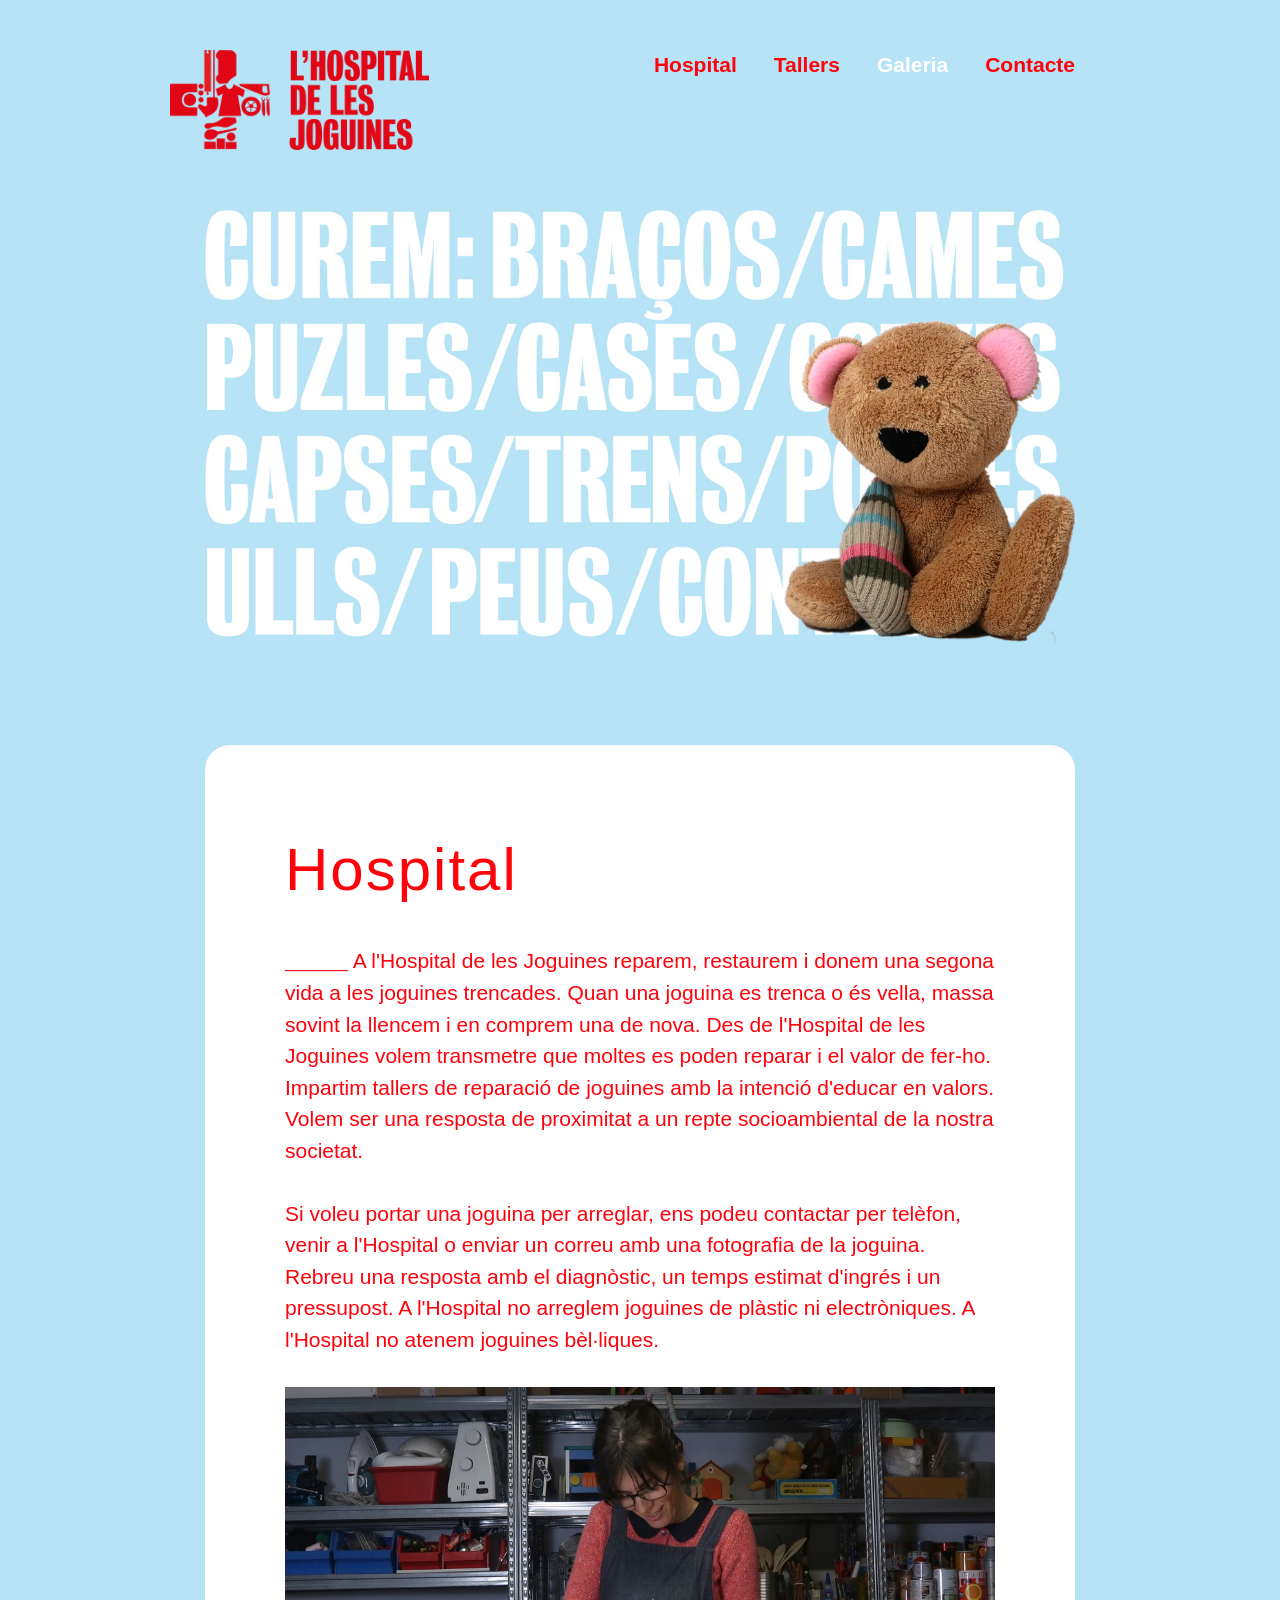
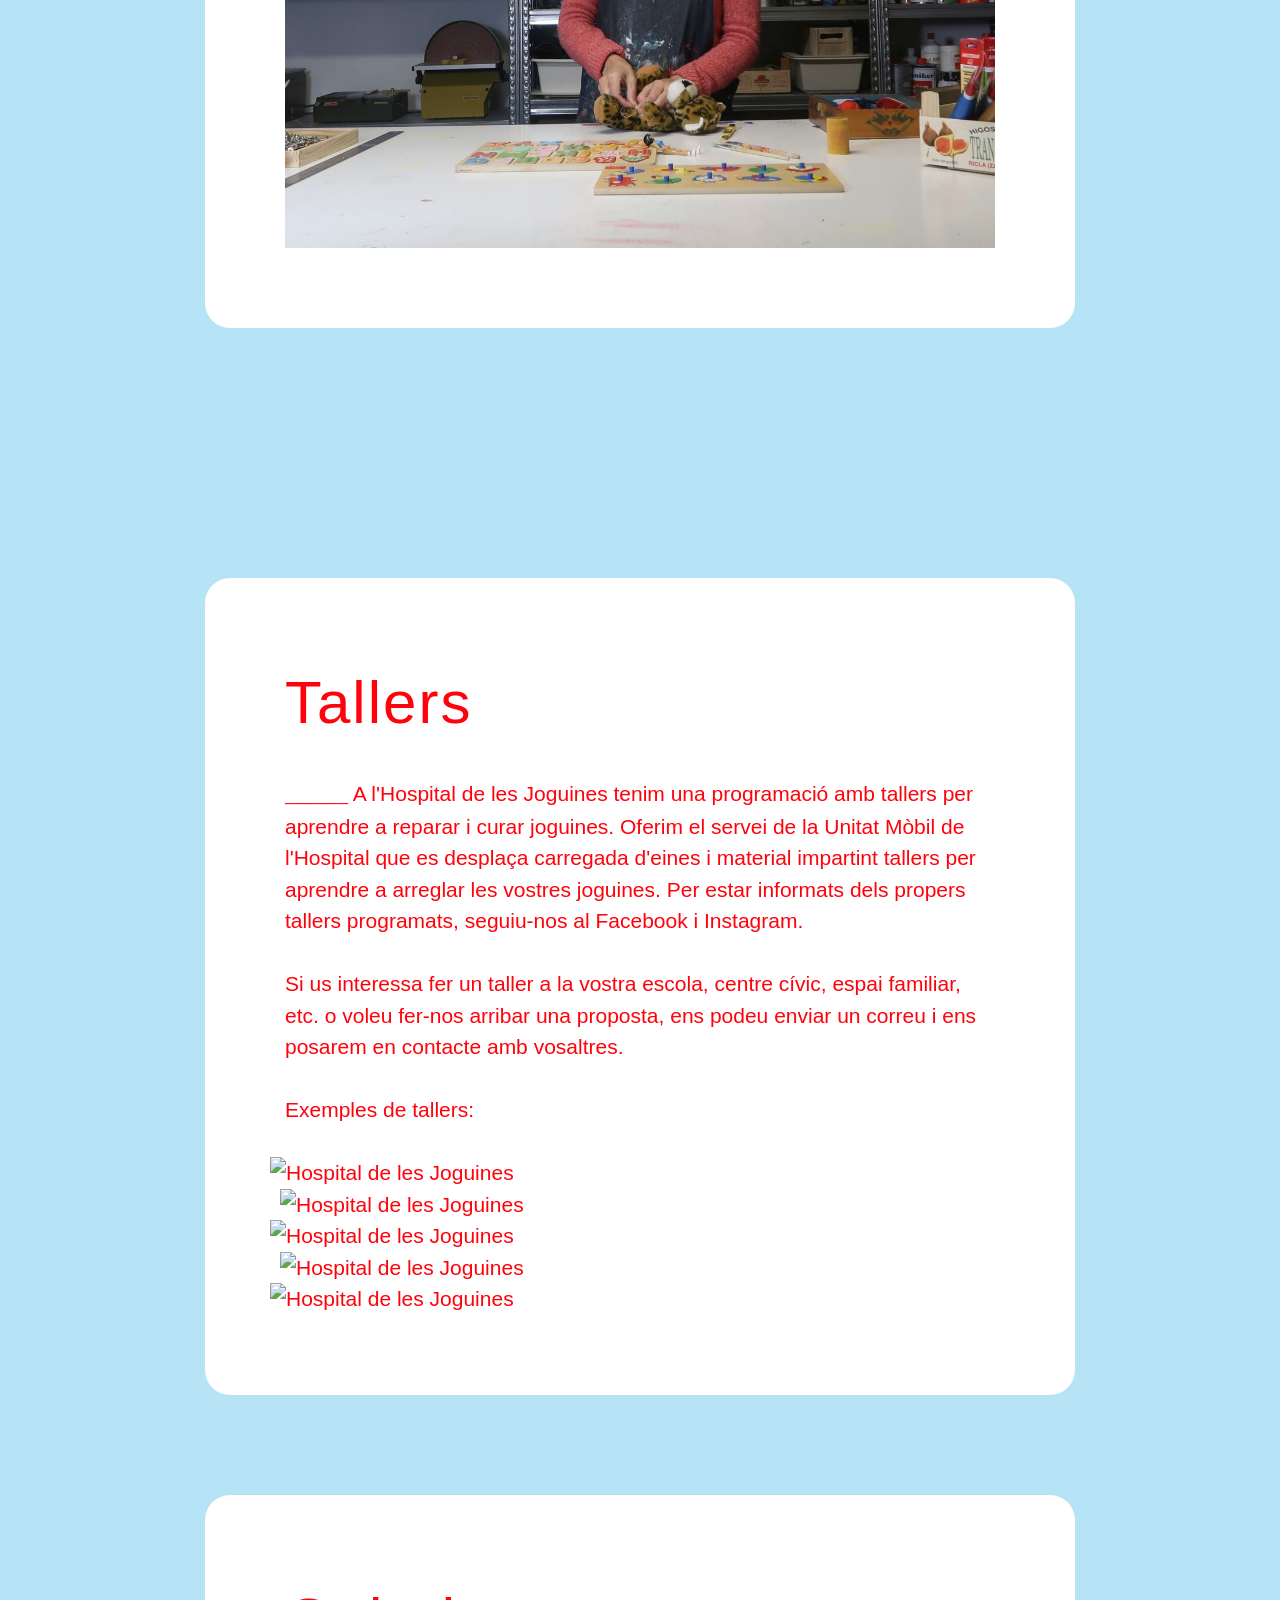
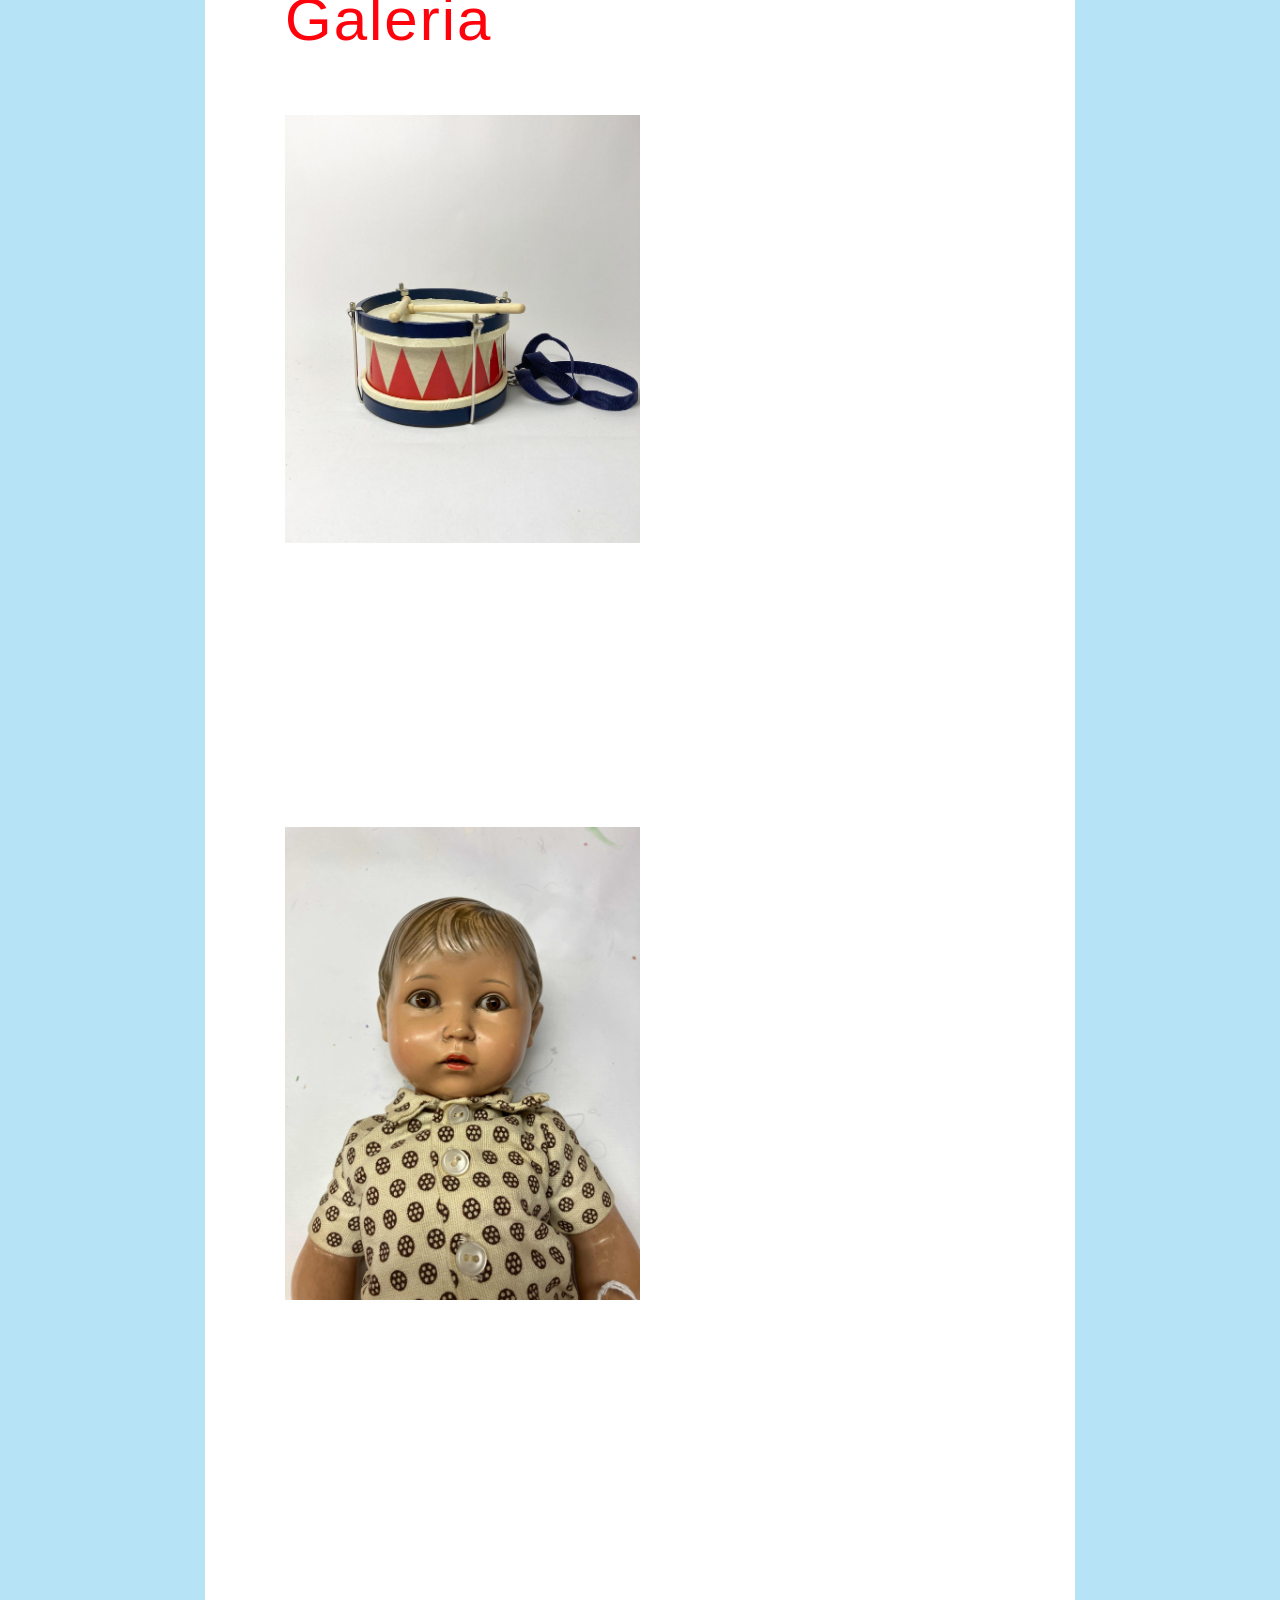
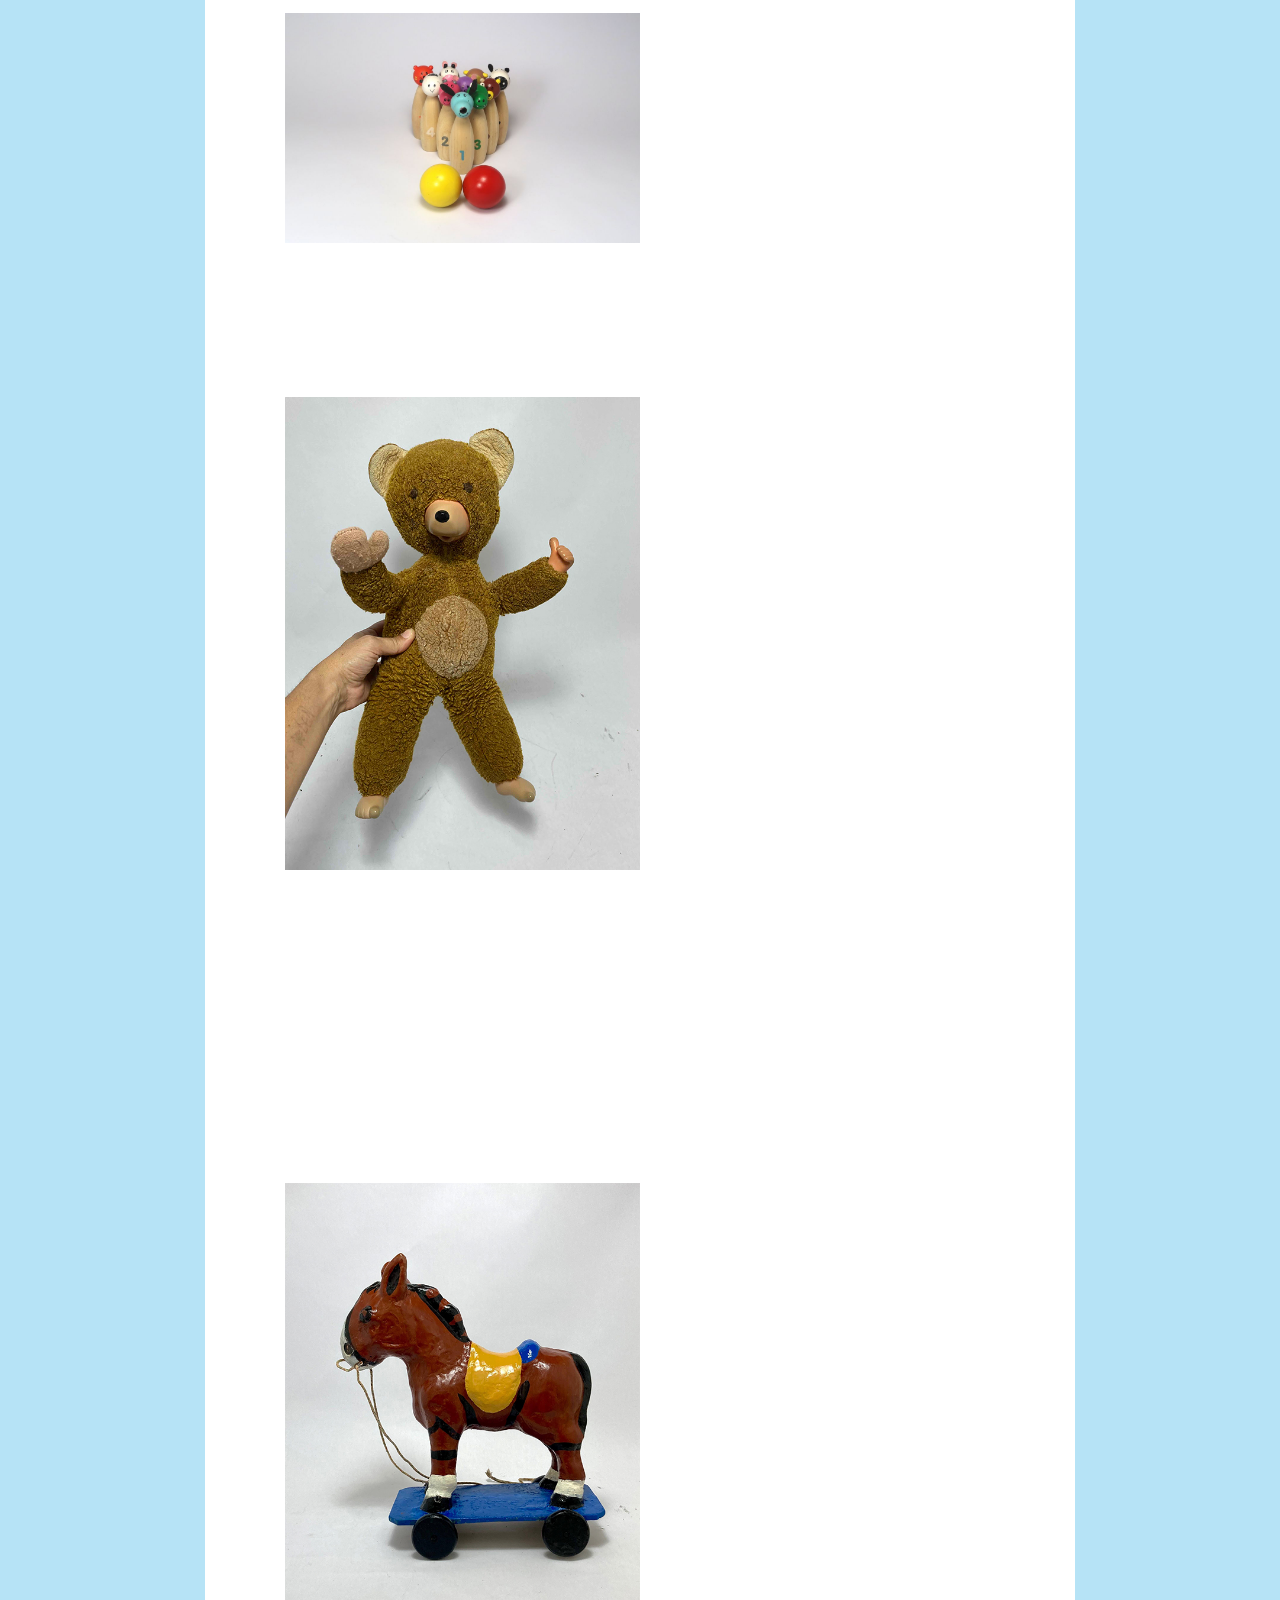
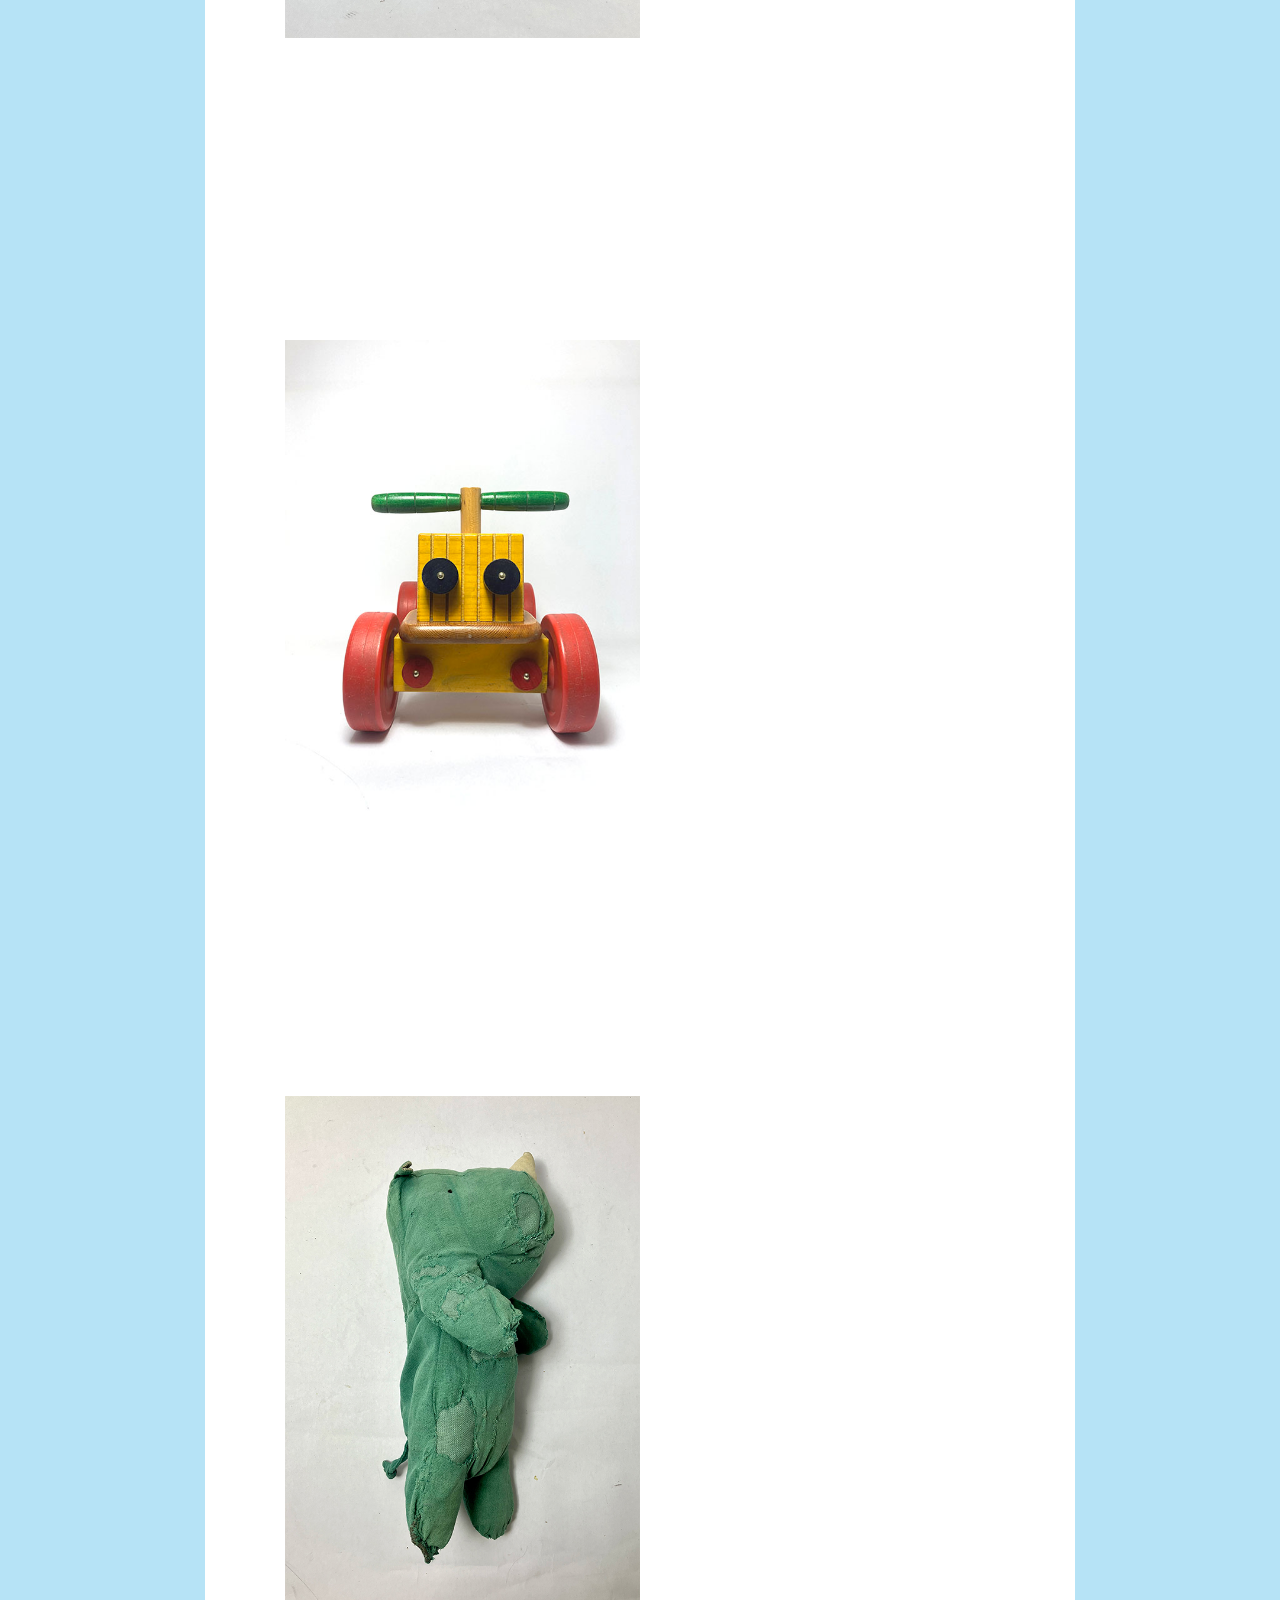
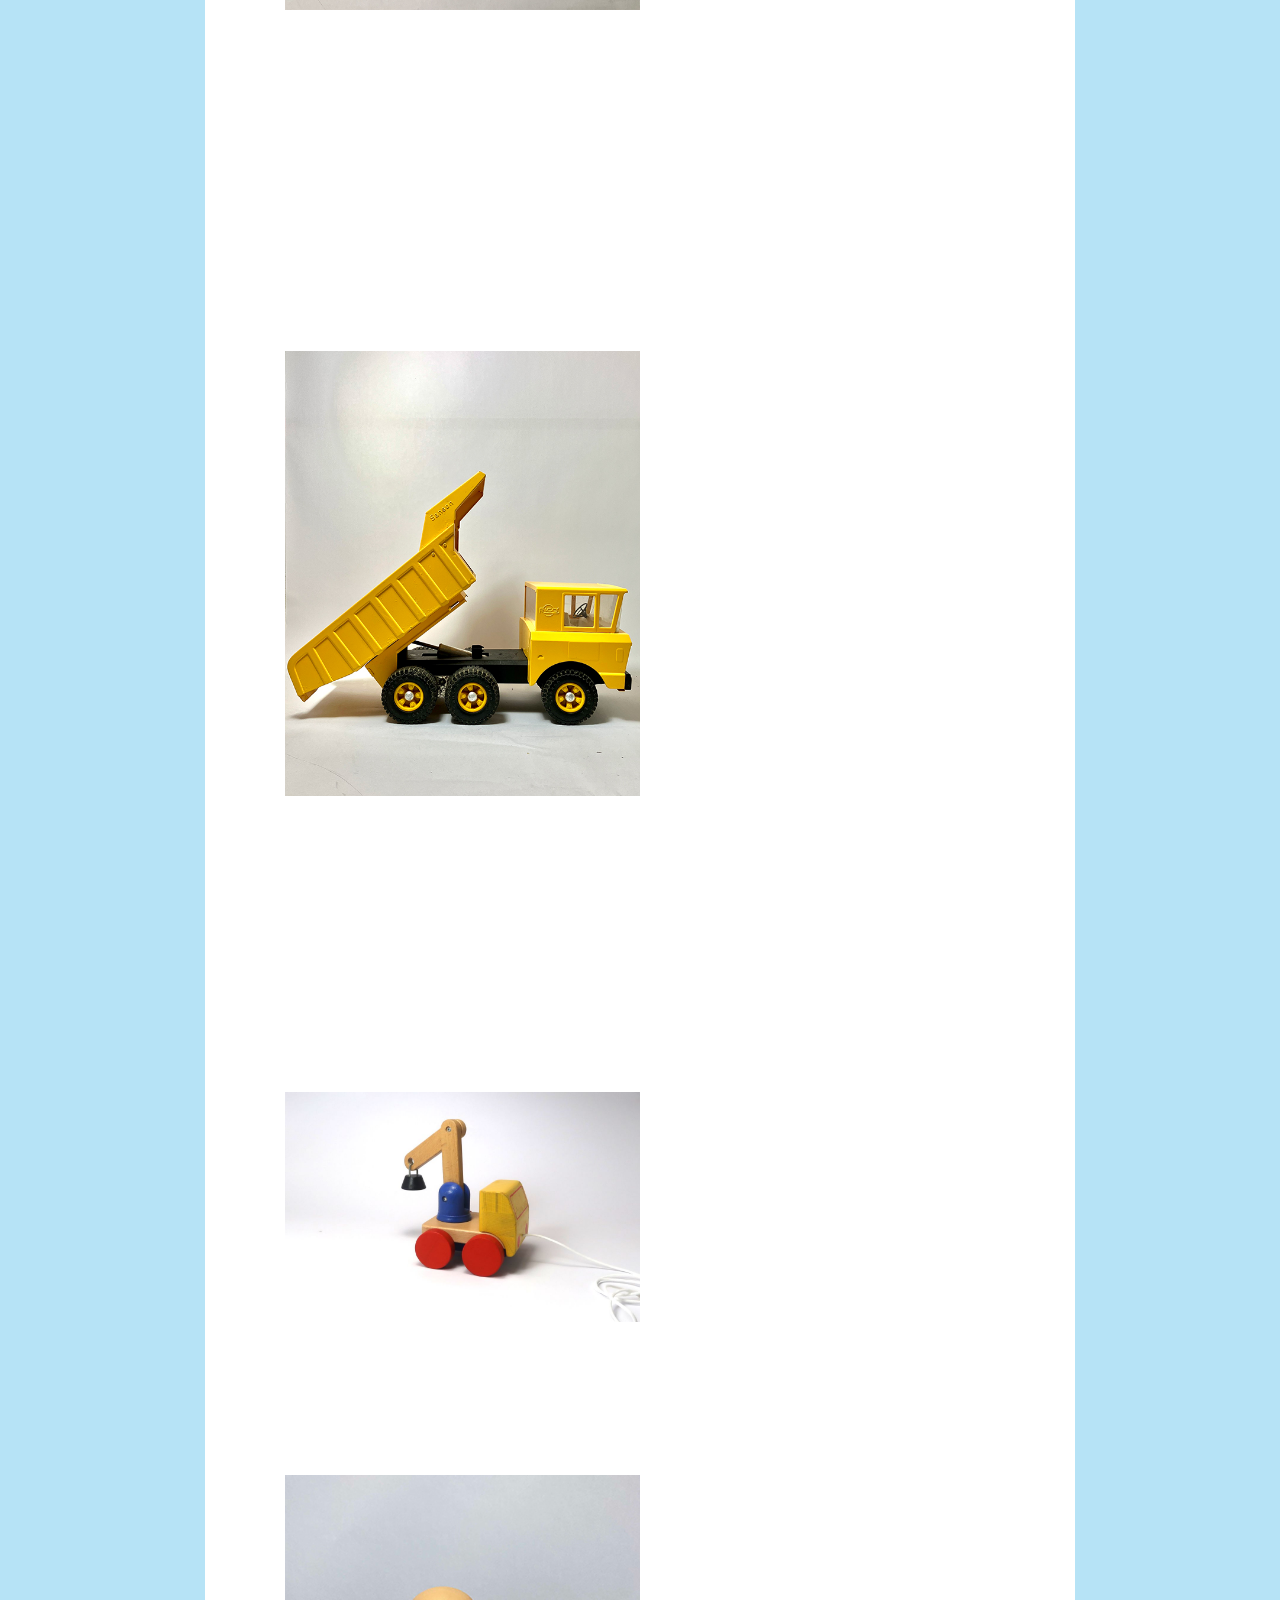
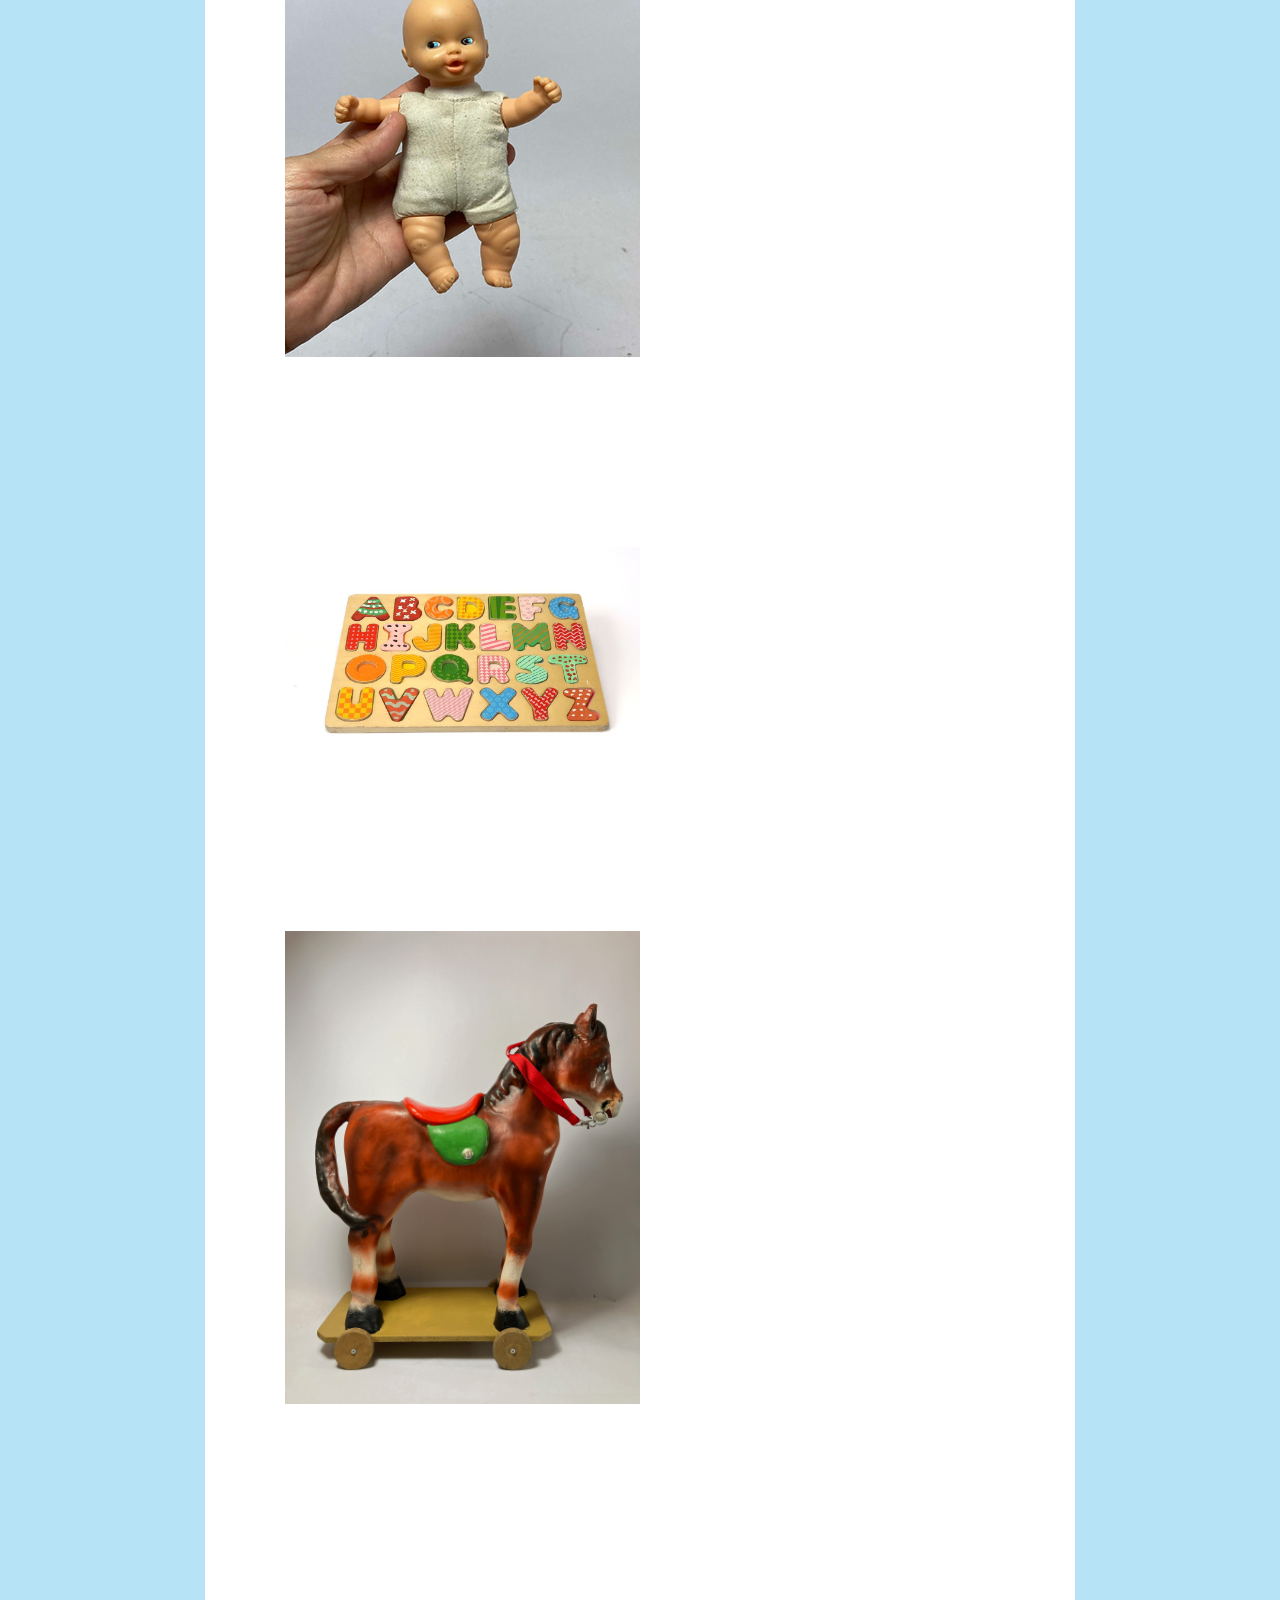
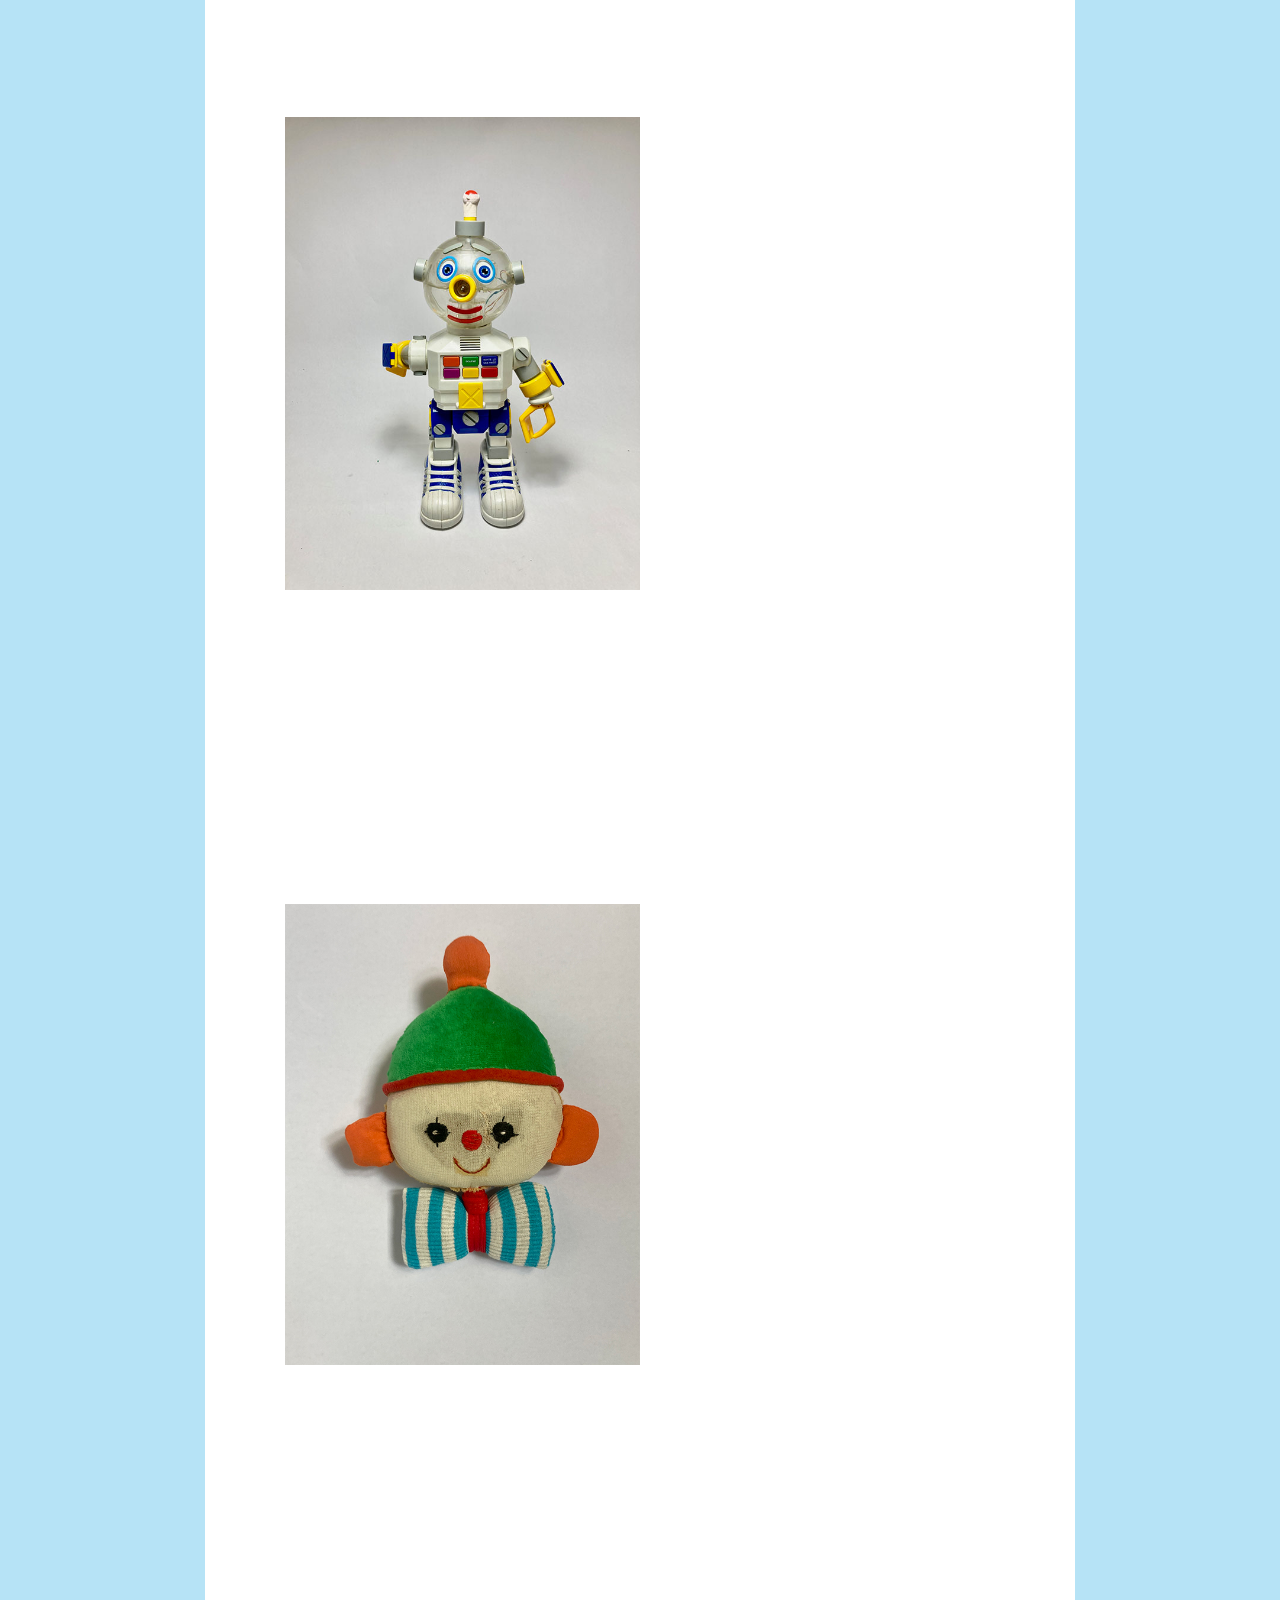
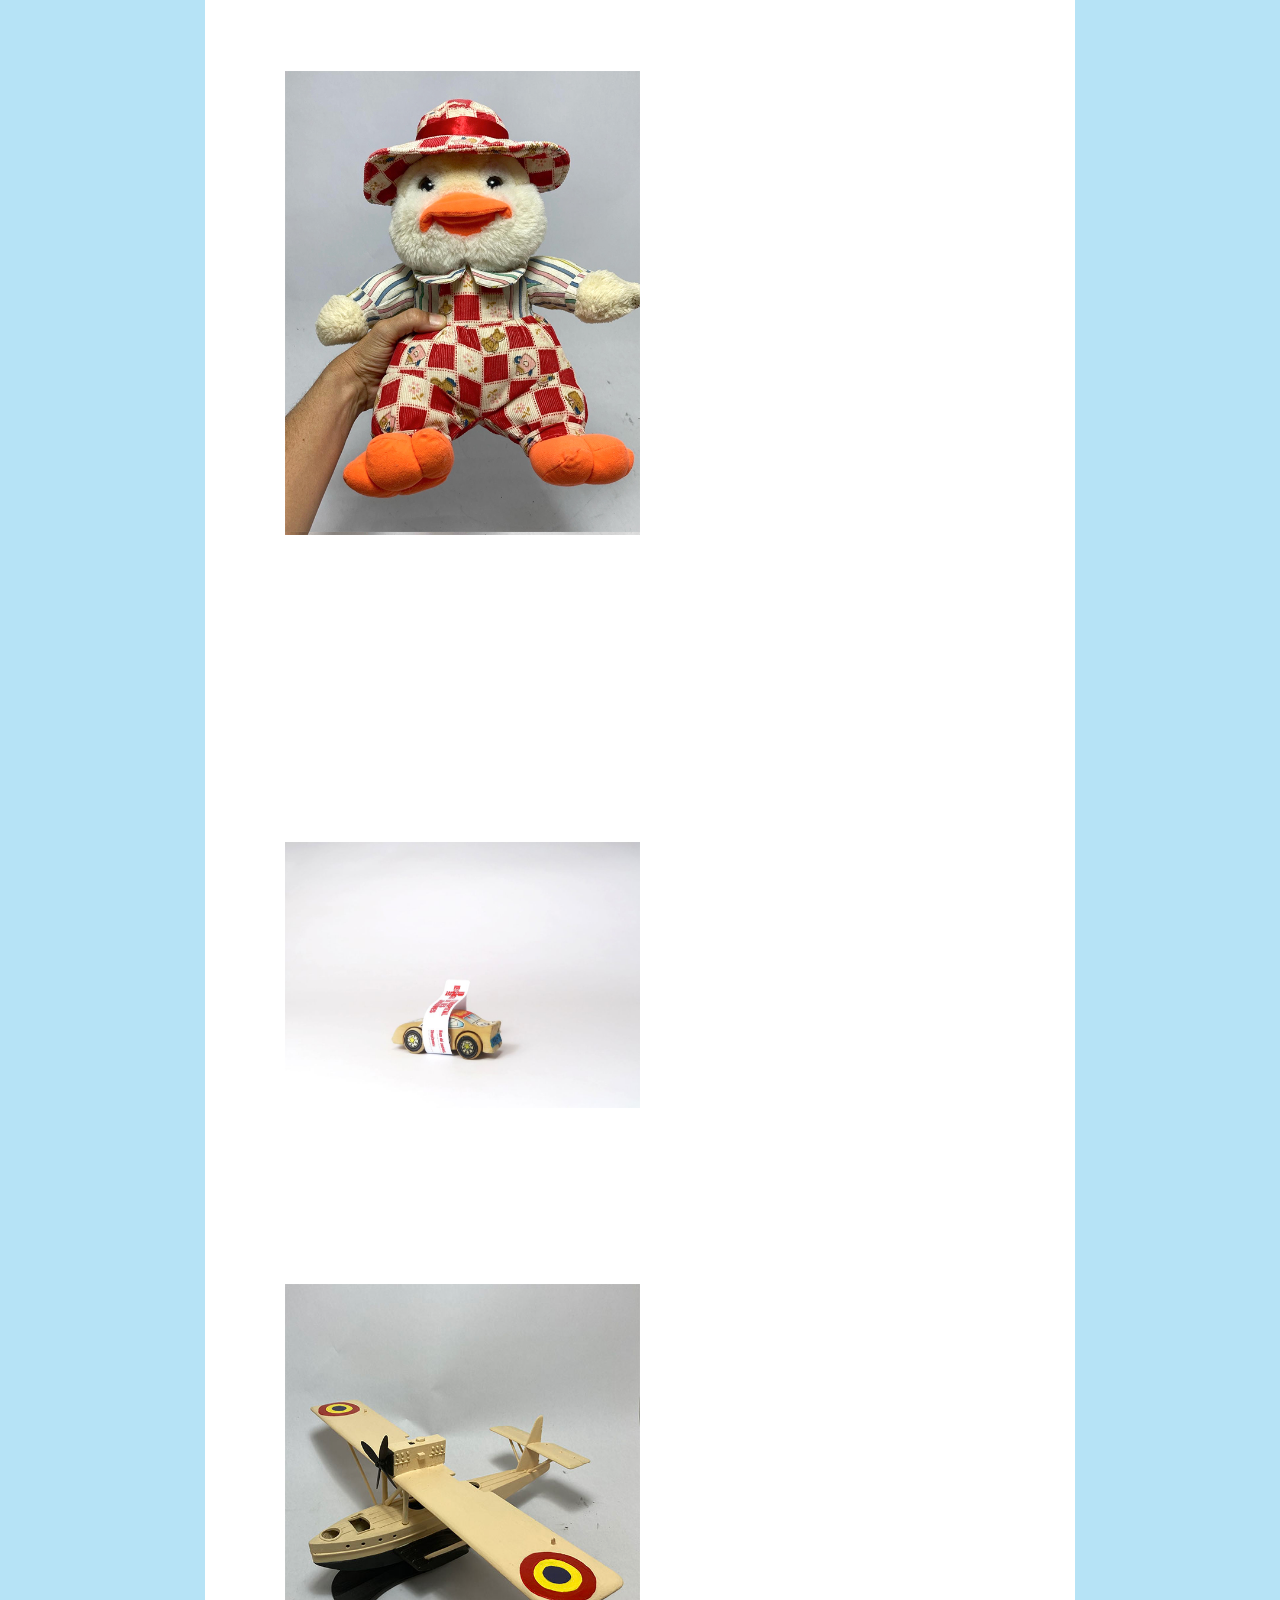
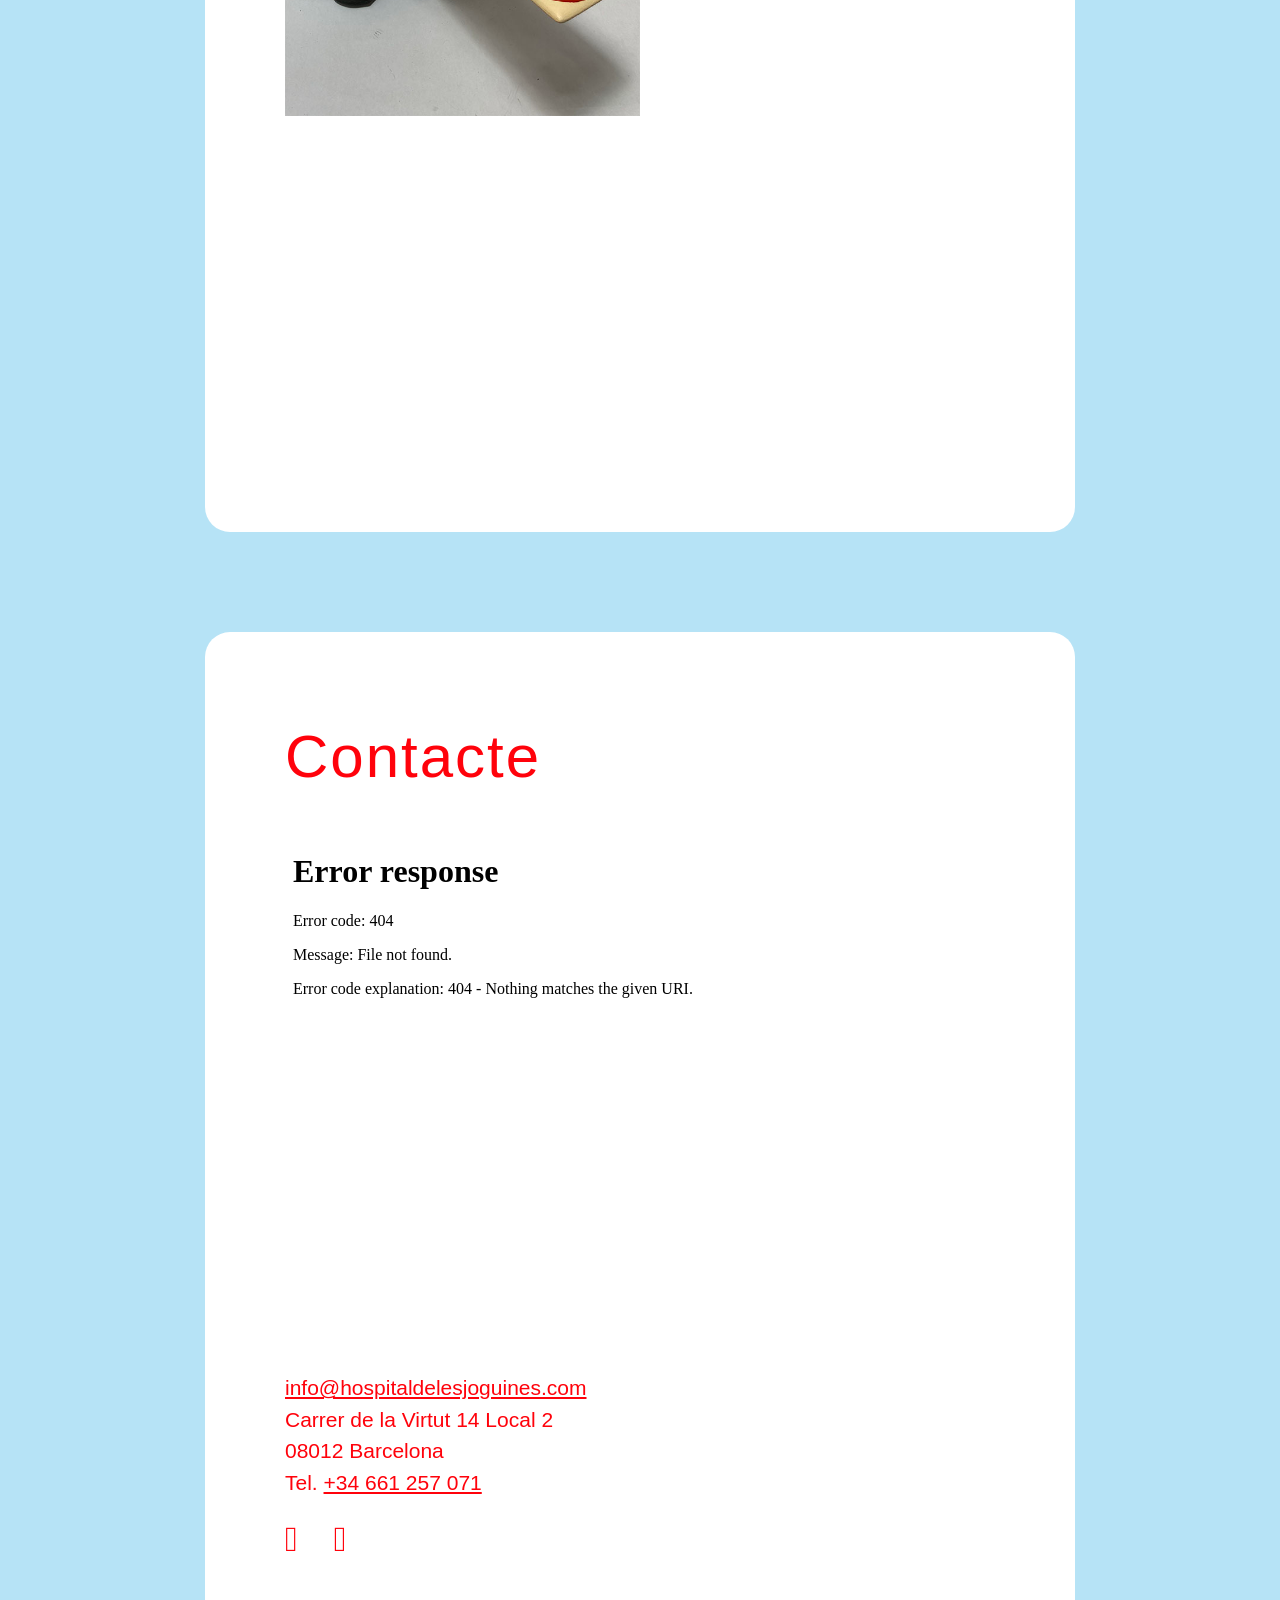
==== commit 2527d346: "images" ====
--- a/index.html
+++ b/index.html
@@ -41,7 +41,7 @@
                     <div id="massive-menu">
 
                         <a href="https://www.hospitaldelesjoguines.com/#top" class="logo-brand" data-scroll="">
-                            <img class="retina-no logo" src="hospital-joguines/img/logo.png" alt="Hospital de les Joguines Logo">
+                            <img class="retina-no logo" src="images/logo.png" alt="Hospital de les Joguines Logo">
                         </a>
 
                         <ul class="menuzord-menu pull-right op-nav">
@@ -62,7 +62,7 @@
 
 <div class="page-content">
     <div style="padding:0; margin-top:100px;" class="container divs-no">
-        <img class="img-responsive" src="hospital-joguines/img/home.jpg" alt="Hospital de les Joguines">
+        <img class="img-responsive" src="images/home.jpg" alt="Hospital de les Joguines">
     </div>                          
 
     <div class="container divs" id="hospital">
@@ -74,7 +74,7 @@
                 <br><br>
                 Si voleu portar una joguina per arreglar, ens podeu contactar per telèfon, venir a l'Hospital o enviar un correu amb una fotografia de la joguina. Rebreu una resposta amb el diagnòstic, un temps estimat d'ingrés i un pressupost. A l'Hospital no arreglem joguines de plàstic ni electròniques. A l'Hospital no atenem joguines bèl·liques.
                 <br><br>
-                <img class="img-responsive" src="/images/bHospital.jpg" alt="Hospital de les Joguines">
+                <img class="img-responsive" src="images/bHospital.jpg" alt="Hospital de les Joguines">
 
 </div>
 
@@ -96,19 +96,19 @@
             <br><br>
             <div class="row">
                 <div class="col-md-12" style="padding-left: 0; padding-right: 10px;">
-                    <img class="img-responsive" src="hospital-joguines/img/Taller_CCD-01.jpg" alt="Hospital de les Joguines">
+                    <img class="img-responsive" src="images/Taller_CCD-01.jpg" alt="Hospital de les Joguines">
                 </div>
                 <div class="col-md-12" style="padding-right: 0; padding-left: 10px;">
-                    <img class="img-responsive" src="hospital-joguines/img/Taller_CI-01.jpg" alt="Hospital de les Joguines">
+                    <img class="img-responsive" src="images/Taller_CI-01.jpg" alt="Hospital de les Joguines">
                 </div>
                 <div class="col-md-12" style="padding-left: 0; padding-right: 10px;">
-                    <img class="img-responsive" src="hospital-joguines/img/Taller_EB-01.jpg" alt="Hospital de les Joguines">
+                    <img class="img-responsive" src="images/Taller_EB-01.jpg" alt="Hospital de les Joguines">
                 </div>
                 <div class="col-md-12" style="padding-right: 0; padding-left: 10px;">
-                    <img class="img-responsive" src="hospital-joguines/img/Taller_EFSF-01.jpg" alt="Hospital de les Joguines">
+                    <img class="img-responsive" src="images/Taller_EFSF-01.jpg" alt="Hospital de les Joguines">
                 </div>
                 <div class="col-md-12" style="padding-left: 0; padding-right: 10px;">
-                    <img class="img-responsive" src="hospital-joguines/img/Taller_FI-01.jpg" alt="Hospital de les Joguines">
+                    <img class="img-responsive" src="images/Taller_FI-01.jpg" alt="Hospital de les Joguines">
                 </div>
             </div>
         </div>
@@ -125,7 +125,7 @@
                 <div class="col-md-6 portfolio-item " style="padding: 0px; position: absolute; left: 0px; top: 0px;">
 
                    
-                   <img class="img-responsive" src="hospital-joguines/img/1227e-9e987237-4e6b-43e0-b4f8-bc1338685bb2.jpg" alt="Hospital de les Joguines" title="">
+                   <img class="img-responsive" src="images/1227e-9e987237-4e6b-43e0-b4f8-bc1338685bb2.jpg" alt="Hospital de les Joguines" title="">
 
                                                    <!--<div class="card-body">
                                         <h2 class="card-title mb-1 text-4 font-weight-bold- line-height-4 text-uppercase"><a href=""></a></h2>
@@ -138,7 +138,7 @@
                 <div class="col-md-6 portfolio-item " style="padding: 0px; position: absolute; left: 0px; top: 712px;">
 
                    
-                   <img class="img-responsive" src="hospital-joguines/img/d1a77-img_5423.jpeg" alt="Hospital de les Joguines" title="">
+                   <img class="img-responsive" src="images/d1a77-img_5423.jpeg" alt="Hospital de les Joguines" title="">
 
                                                    <!--<div class="card-body">
                                         <h2 class="card-title mb-1 text-4 font-weight-bold- line-height-4 text-uppercase"><a href=""></a></h2>
@@ -151,7 +151,7 @@
                 <div class="col-md-6 portfolio-item " style="padding: 0px; position: absolute; left: 0px; top: 1498px;">
 
                    
-                   <img class="img-responsive" src="hospital-joguines/img/835de-bimg_1911.jpg" alt="Hospital de les Joguines" title="">
+                   <img class="img-responsive" src="images/835de-bimg_1911.jpg" alt="Hospital de les Joguines" title="">
 
                                                    <!--<div class="card-body">
                                         <h2 class="card-title mb-1 text-4 font-weight-bold- line-height-4 text-uppercase"><a href=""></a></h2>
@@ -166,8 +166,8 @@
                                        <!--<img class="img-responsive" src="https://www.eltallerdelesmaquetes.com/admin/assets/uploads/files/d38d4-capa-111.jpg" alt="Hospital de les Joguines" title="">-->
 
                     <div class="fadein">
-                        <img id="f2" src="hospital-joguines/img/d38d4-capa-111.jpg" alt="Hospital de les Joguines">
-                        <img id="f1" src="hospital-joguines/img/2416c-capa-000.jpg" alt="Hospital de les Joguines">
+                        <img id="f2" src="images/d38d4-capa-111.jpg" alt="Hospital de les Joguines">
+                        <img id="f1" src="images/2416c-capa-000.jpg" alt="Hospital de les Joguines">
                     </div>
                                                     <!--<div class="card-body">
                                         <h2 class="card-title mb-1 text-4 font-weight-bold- line-height-4 text-uppercase"><a href=""></a></h2>
@@ -182,8 +182,8 @@
                                        <!--<img class="img-responsive" src="https://www.eltallerdelesmaquetes.com/admin/assets/uploads/files/71022-capa-0.jpg" alt="Hospital de les Joguines" title="">-->
 
                     <div class="fadein">
-                        <img id="f2" src="hospital-joguines/img/71022-capa-0.jpg" alt="Hospital de les Joguines">
-                        <img id="f1" src="hospital-joguines/img/35df1-capa-1.jpg" alt="Hospital de les Joguines">
+                        <img id="f2" src="images/71022-capa-0.jpg" alt="Hospital de les Joguines">
+                        <img id="f1" src="images/35df1-capa-1.jpg" alt="Hospital de les Joguines">
                     </div>
                                                     <!--<div class="card-body">
                                         <h2 class="card-title mb-1 text-4 font-weight-bold- line-height-4 text-uppercase"><a href=""></a></h2>
@@ -196,7 +196,7 @@
                 <div class="col-md-6 portfolio-item " style="padding: 0px; position: absolute; left: 0px; top: 3425px;">
 
                    
-                   <img class="img-responsive" src="hospital-joguines/img/3d4c9-img_3071.jpg" alt="Hospital de les Joguines" title="">
+                   <img class="img-responsive" src="images/3d4c9-img_3071.jpg" alt="Hospital de les Joguines" title="">
 
                                                    <!--<div class="card-body">
                                         <h2 class="card-title mb-1 text-4 font-weight-bold- line-height-4 text-uppercase"><a href=""></a></h2>
@@ -211,8 +211,8 @@
                                        <!--<img class="img-responsive" src="https://www.eltallerdelesmaquetes.com/admin/assets/uploads/files/71afb-k.jpg" alt="Hospital de les Joguines" title="">-->
 
                     <div class="fadein">
-                        <img id="f2" src="hospital-joguines/img/71afb-k.jpg" alt="Hospital de les Joguines">
-                        <img id="f1" src="hospital-joguines/img/3fcd0-kk.jpg" alt="Hospital de les Joguines">
+                        <img id="f2" src="images/71afb-k.jpg" alt="Hospital de les Joguines">
+                        <img id="f1" src="images/3fcd0-kk.jpg" alt="Hospital de les Joguines">
                     </div>
                                                     <!--<div class="card-body">
                                         <h2 class="card-title mb-1 text-4 font-weight-bold- line-height-4 text-uppercase"><a href=""></a></h2>
@@ -225,7 +225,7 @@
                 <div class="col-md-6 portfolio-item " style="padding: 0px; position: absolute; left: 0px; top: 5036px;">
 
                    
-                   <img class="img-responsive" src="hospital-joguines/img/89b8f-j.jpg" alt="Hospital de les Joguines" title="">
+                   <img class="img-responsive" src="images/89b8f-j.jpg" alt="Hospital de les Joguines" title="">
 
                                                    <!--<div class="card-body">
                                         <h2 class="card-title mb-1 text-4 font-weight-bold- line-height-4 text-uppercase"><a href=""></a></h2>
@@ -238,7 +238,7 @@
                 <div class="col-md-6 portfolio-item " style="padding: 0px; position: absolute; left: 0px; top: 5777px;">
 
                    
-                   <img class="img-responsive" src="hospital-joguines/img/aafca-bimg_2027.jpg" alt="Hospital de les Joguines" title="">
+                   <img class="img-responsive" src="images/aafca-bimg_2027.jpg" alt="Hospital de les Joguines" title="">
 
                                                    <!--<div class="card-body">
                                         <h2 class="card-title mb-1 text-4 font-weight-bold- line-height-4 text-uppercase"><a href=""></a></h2>
@@ -253,8 +253,8 @@
                                        <!--<img class="img-responsive" src="https://www.eltallerdelesmaquetes.com/admin/assets/uploads/files/9080a-capa-0000.jpg" alt="Hospital de les Joguines" title="">-->
 
                     <div class="fadein">
-                        <img id="f2" src="hospital-joguines/img/9080a-capa-0000.jpg" alt="Hospital de les Joguines">
-                        <img id="f1" src="hospital-joguines/img/5c044-capa-1111.jpg" alt="Hospital de les Joguines">
+                        <img id="f2" src="images/9080a-capa-0000.jpg" alt="Hospital de les Joguines">
+                        <img id="f1" src="images/5c044-capa-1111.jpg" alt="Hospital de les Joguines">
                     </div>
                                                     <!--<div class="card-body">
                                         <h2 class="card-title mb-1 text-4 font-weight-bold- line-height-4 text-uppercase"><a href=""></a></h2>
@@ -267,7 +267,7 @@
                 <div class="col-md-6 portfolio-item " style="padding: 0px; position: absolute; left: 0px; top: 6832px;">
 
                    
-                   <img class="img-responsive" src="hospital-joguines/img/aae1e-bimg_2057_1.jpg" alt="Hospital de les Joguines" title="">
+                   <img class="img-responsive" src="images/aae1e-bimg_2057_1.jpg" alt="Hospital de les Joguines" title="">
 
                                                    <!--<div class="card-body">
                                         <h2 class="card-title mb-1 text-4 font-weight-bold- line-height-4 text-uppercase"><a href=""></a></h2>
@@ -280,7 +280,7 @@
                 <div class="col-md-6 portfolio-item " style="padding: 0px; position: absolute; left: 0px; top: 7216px;">
 
                    
-                   <img class="img-responsive" src="hospital-joguines/img/15766-img_5395.jpeg" alt="Hospital de les Joguines" title="">
+                   <img class="img-responsive" src="images/15766-img_5395.jpeg" alt="Hospital de les Joguines" title="">
 
                                                    <!--<div class="card-body">
                                         <h2 class="card-title mb-1 text-4 font-weight-bold- line-height-4 text-uppercase"><a href=""></a></h2>
@@ -293,7 +293,7 @@
                 <div class="col-md-6 portfolio-item " style="padding: 0px; position: absolute; left: 0px; top: 8002px;">
 
                    
-                   <img class="img-responsive" src="hospital-joguines/img/aec94-robot.jpg" alt="Hospital de les Joguines" title="">
+                   <img class="img-responsive" src="images/aec94-robot.jpg" alt="Hospital de les Joguines" title="">
 
                                                    <!--<div class="card-body">
                                         <h2 class="card-title mb-1 text-4 font-weight-bold- line-height-4 text-uppercase"><a href=""></a></h2>
@@ -308,8 +308,8 @@
                                        <!--<img class="img-responsive" src="https://www.eltallerdelesmaquetes.com/admin/assets/uploads/files/a820b-ll.jpg" alt="Hospital de les Joguines" title="">-->
 
                     <div class="fadein">
-                        <img id="f2" src="hospital-joguines/img/a820b-ll.jpg" alt="Hospital de les Joguines">
-                        <img id="f1" src="hospital-joguines/img/86dab-l.jpg" alt="Hospital de les Joguines">
+                        <img id="f2" src="images/a820b-ll.jpg" alt="Hospital de les Joguines">
+                        <img id="f1" src="images/86dab-l.jpg" alt="Hospital de les Joguines">
                     </div>
                                                     <!--<div class="card-body">
                                         <h2 class="card-title mb-1 text-4 font-weight-bold- line-height-4 text-uppercase"><a href=""></a></h2>
@@ -324,8 +324,8 @@
                                        <!--<img class="img-responsive" src="https://www.eltallerdelesmaquetes.com/admin/assets/uploads/files/a9db2-capa-22.jpg" alt="Hospital de les Joguines" title="">-->
 
                     <div class="fadein">
-                        <img id="f2" src="hospital-joguines/img/a9db2-capa-22.jpg" alt="Hospital de les Joguines">
-                        <img id="f1" src="hospital-joguines/img/074fe-capa-2.jpg" alt="Hospital de les Joguines">
+                        <img id="f2" src="images/a9db2-capa-22.jpg" alt="Hospital de les Joguines">
+                        <img id="f1" src="images/074fe-capa-2.jpg" alt="Hospital de les Joguines">
                     </div>
                                                     <!--<div class="card-body">
                                         <h2 class="card-title mb-1 text-4 font-weight-bold- line-height-4 text-uppercase"><a href=""></a></h2>
@@ -338,7 +338,7 @@
                 <div class="col-md-6 portfolio-item " style="padding: 0px; position: absolute; left: 0px; top: 10327px;">
 
                    
-                   <img class="img-responsive" src="hospital-joguines/img/5230f-bcotxedario.jpg" alt="Hospital de les Joguines" title="">
+                   <img class="img-responsive" src="images/5230f-bcotxedario.jpg" alt="Hospital de les Joguines" title="">
 
                                                    <!--<div class="card-body">
                                         <h2 class="card-title mb-1 text-4 font-weight-bold- line-height-4 text-uppercase"><a href=""></a></h2>
@@ -353,8 +353,8 @@
                                        <!--<img class="img-responsive" src="https://www.eltallerdelesmaquetes.com/admin/assets/uploads/files/82de6-avio1.jpg" alt="Hospital de les Joguines" title="">-->
 
                     <div class="fadein">
-                        <img id="f2" src="hospital-joguines/img/82de6-avio1.jpg" alt="Hospital de les Joguines">
-                        <img id="f1" src="hospital-joguines/img/bea7e-avio0.jpg" alt="Hospital de les Joguines">
+                        <img id="f2" src="images/82de6-avio1.jpg" alt="Hospital de les Joguines">
+                        <img id="f1" src="images/bea7e-avio0.jpg" alt="Hospital de les Joguines">
                     </div>
                                                     <!--<div class="card-body">
                                         <h2 class="card-title mb-1 text-4 font-weight-bold- line-height-4 text-uppercase"><a href=""></a></h2>
@@ -379,7 +379,7 @@
     <div class="heading-title text-left">
         <h1>Contacte</h1>
         <div class="half-txt p-top-30">
-            <iframe src="hospital-joguines/img/embed.html" width="100%" height="500" frameborder="0" style="border:0" allowfullscreen=""></iframe>
+            <iframe src="images/embed.html" width="100%" height="500" frameborder="0" style="border:0" allowfullscreen=""></iframe>
             <br><br>
             <a href="mailto:info@hospitaldelesjoguines.com" class="aa">info@hospitaldelesjoguines.com</a><br>
             Carrer de la Virtut 14 Local 2<br>
@@ -395,13 +395,13 @@
 
 </div>
 
-<script src="hospital-joguines/img/jquery-1.10.2.min.js"></script>
-<script src="hospital-joguines/img/bootstrap.min.js"></script>
-<script src="hospital-joguines/img/jquery.nav.js"></script>
-<script src="hospital-joguines/img/jquery.isotope.js"></script>
-<script src="hospital-joguines/img/imagesloaded.js"></script>
-<script src="hospital-joguines/img/jquery.nav.js"></script>
-<script src="hospital-joguines/img/scripts.js"></script>
+<script src="images/jquery-1.10.2.min.js"></script>
+<script src="images/bootstrap.min.js"></script>
+<script src="images/jquery.nav.js"></script>
+<script src="images/jquery.isotope.js"></script>
+<script src="images/imagesloaded.js"></script>
+<script src="images/jquery.nav.js"></script>
+<script src="images/scripts.js"></script>
 
 
 
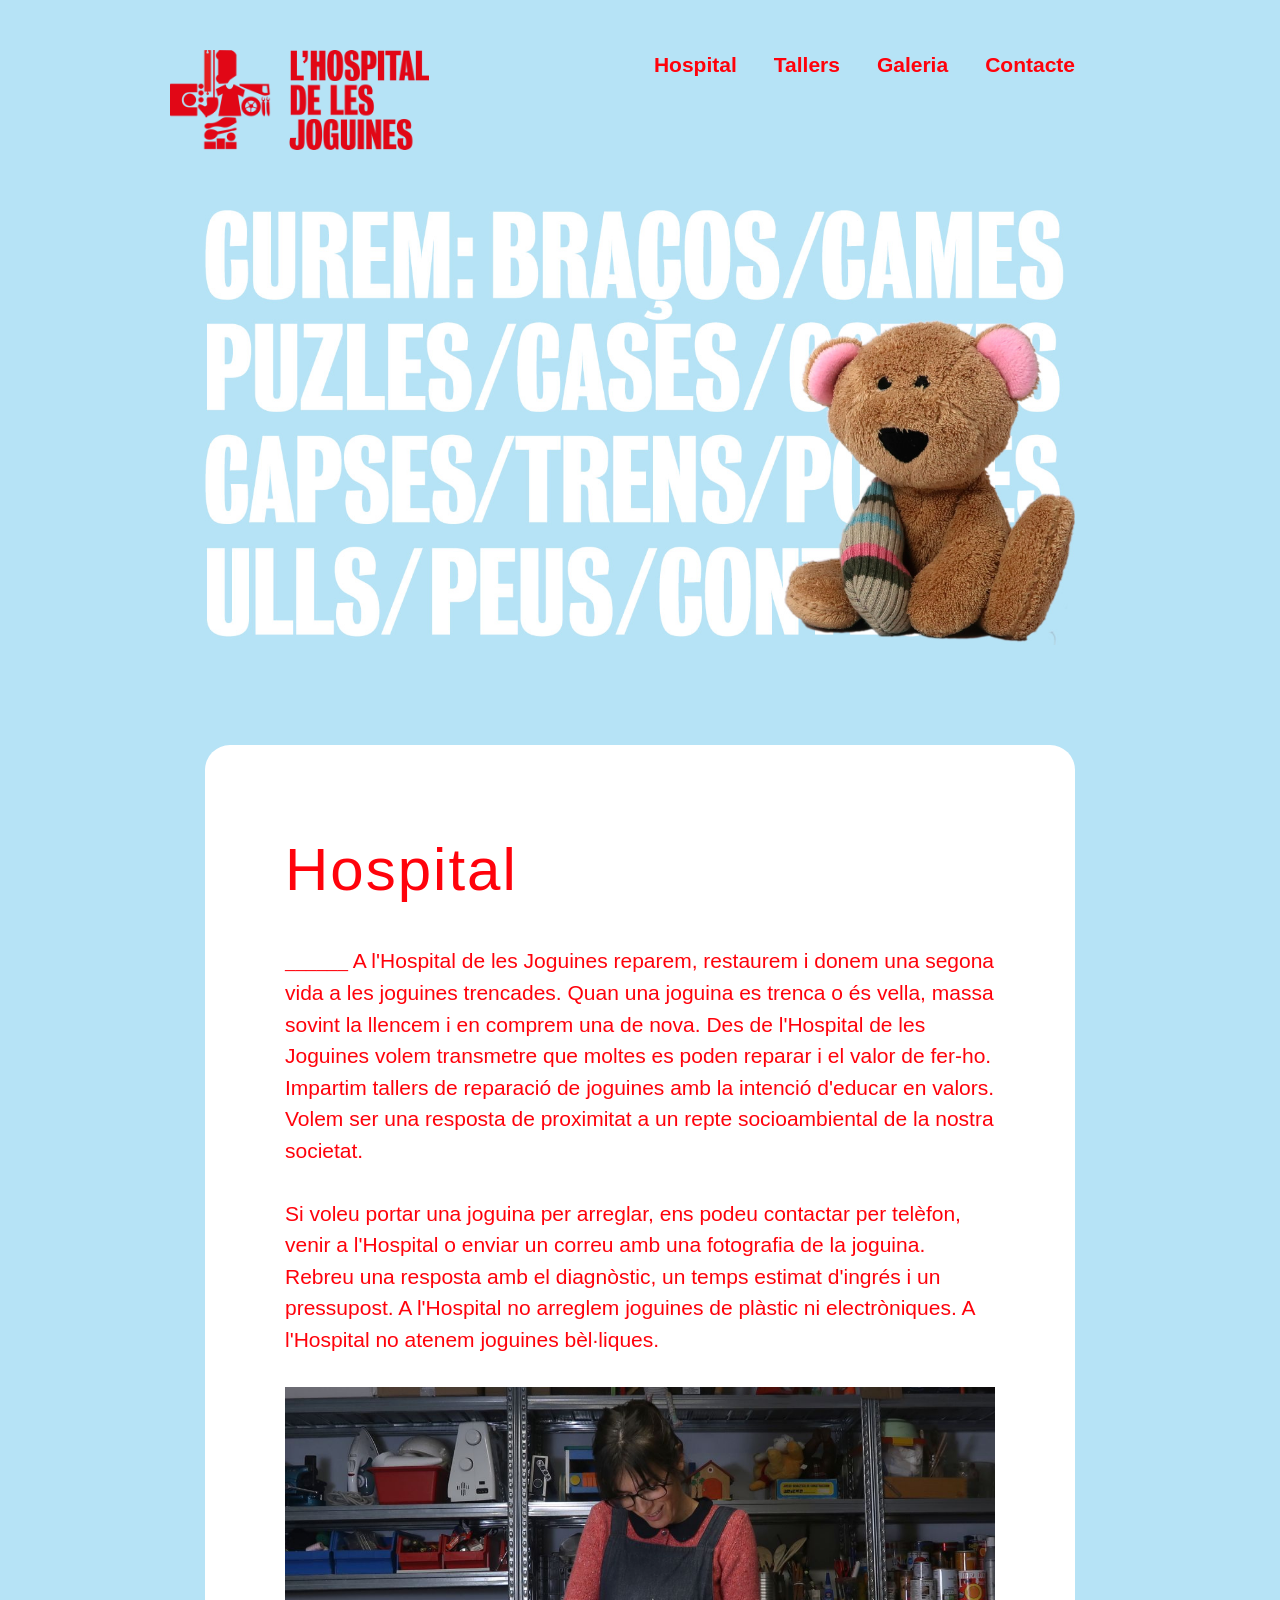
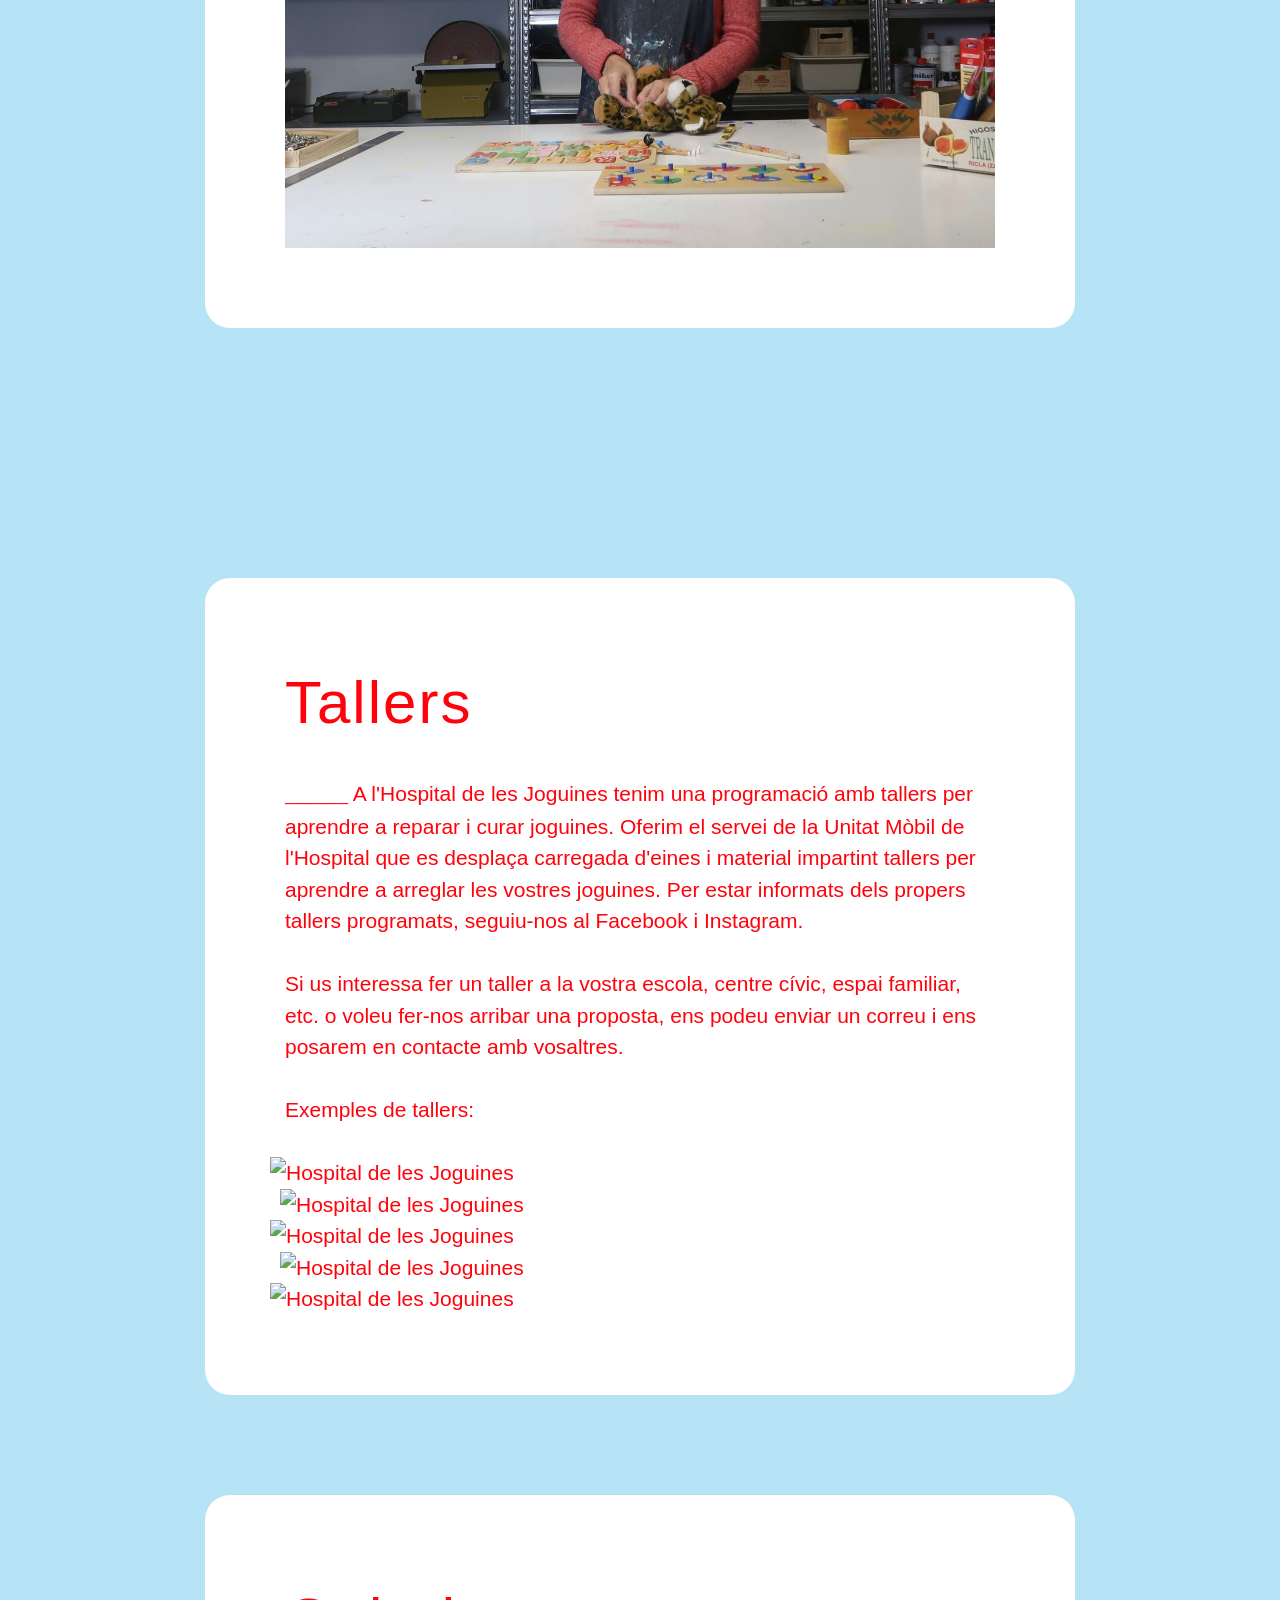
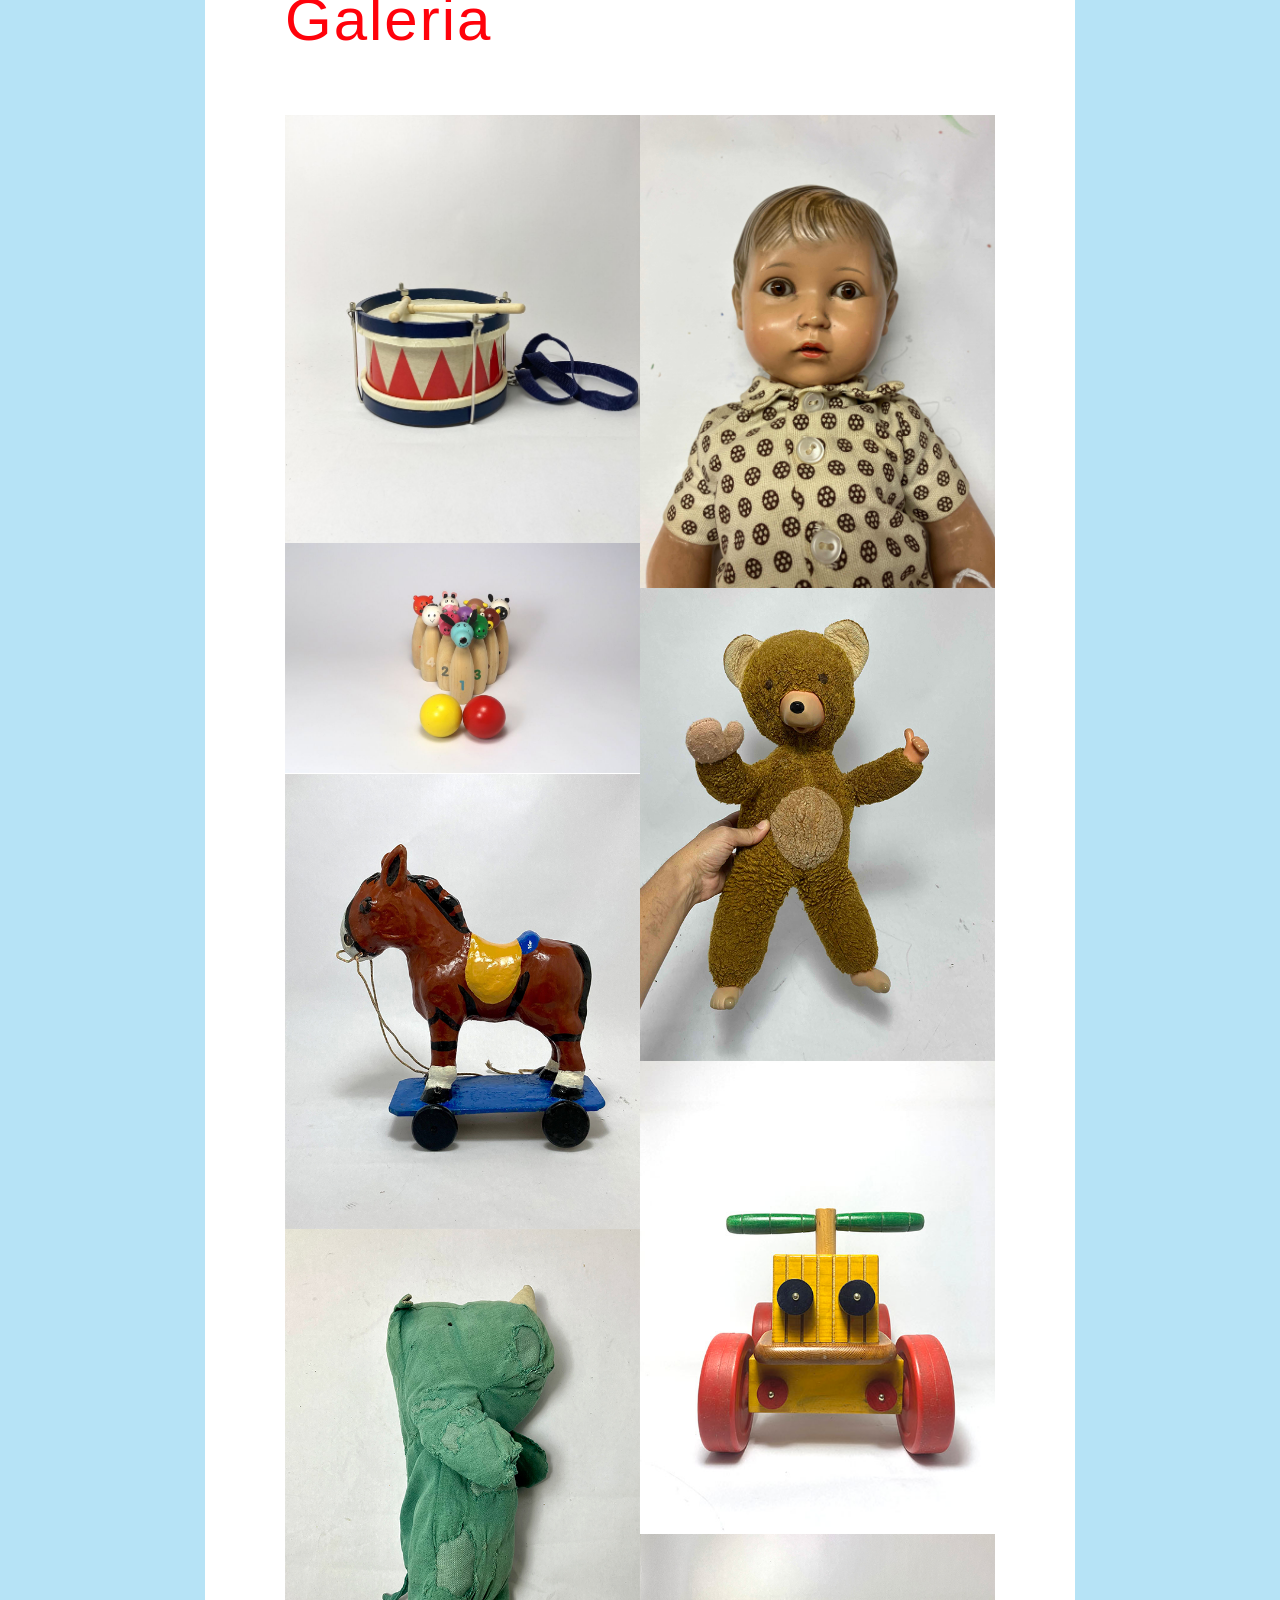
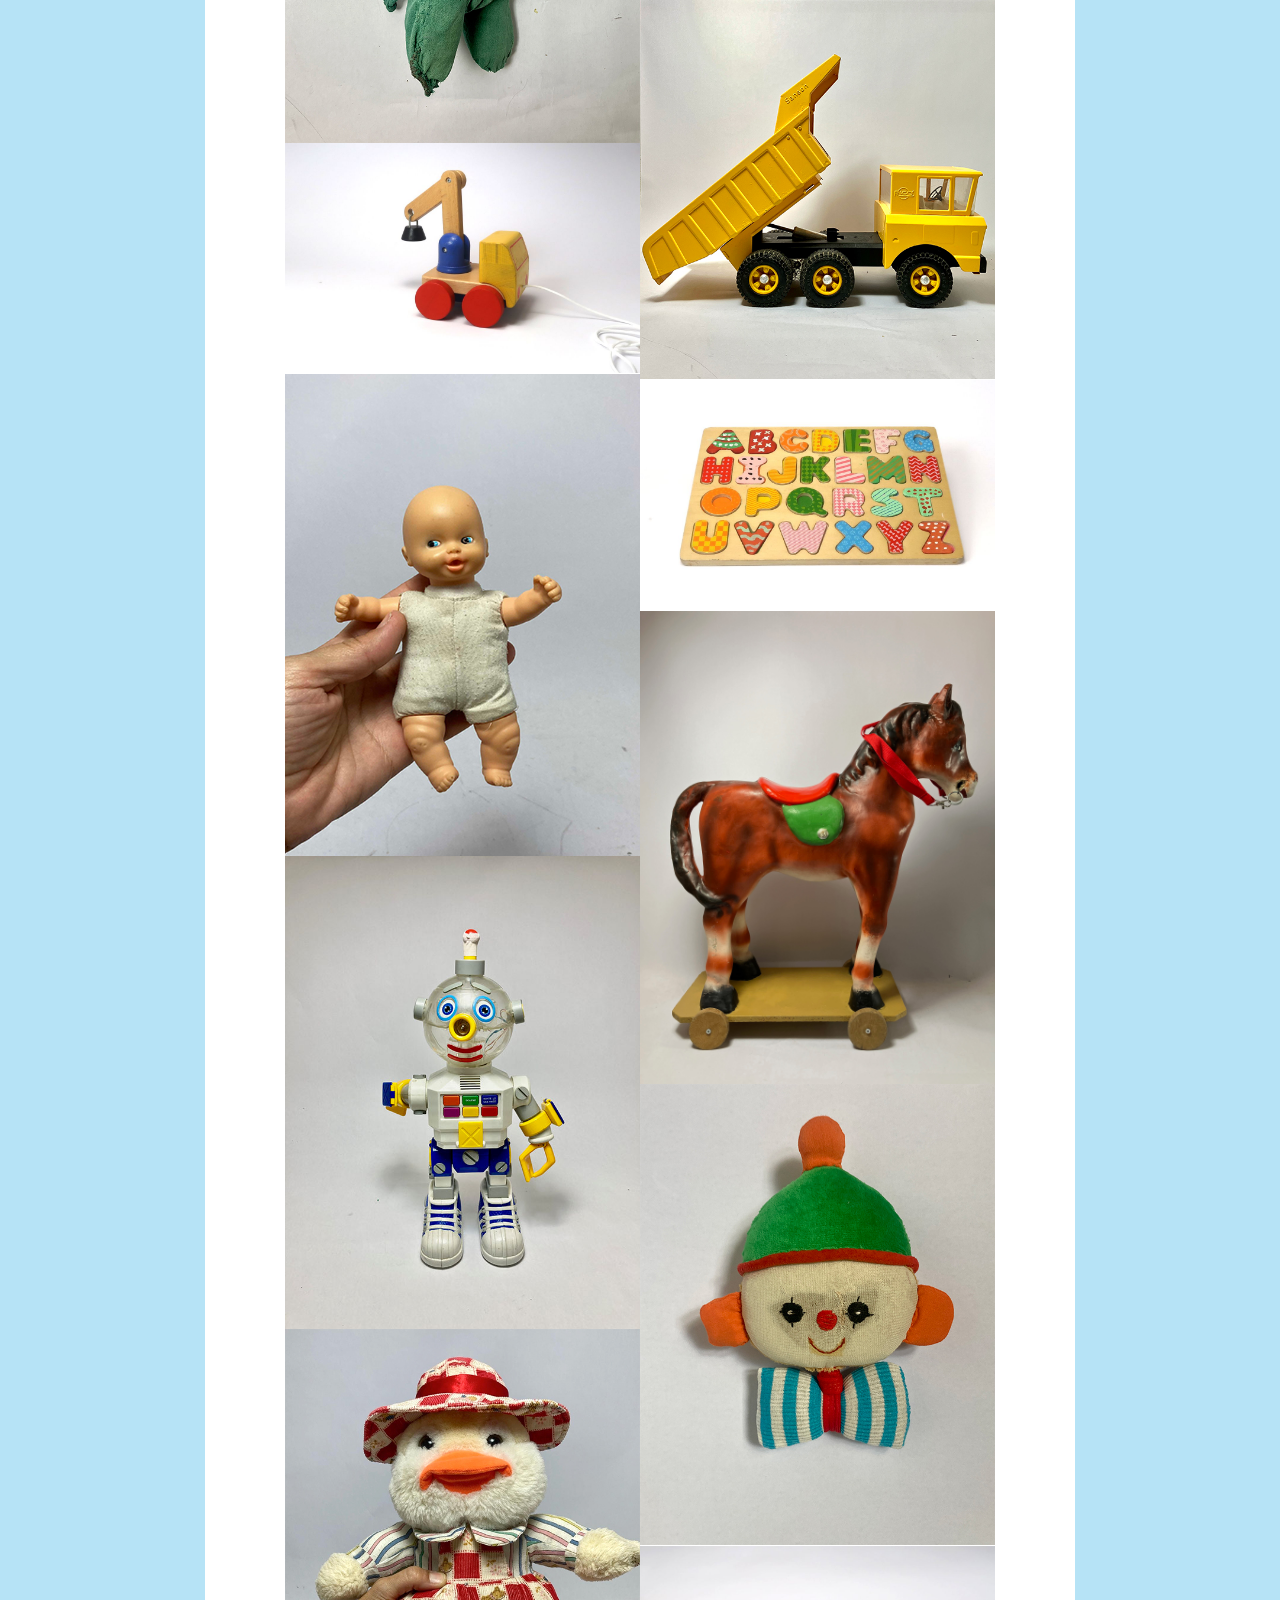
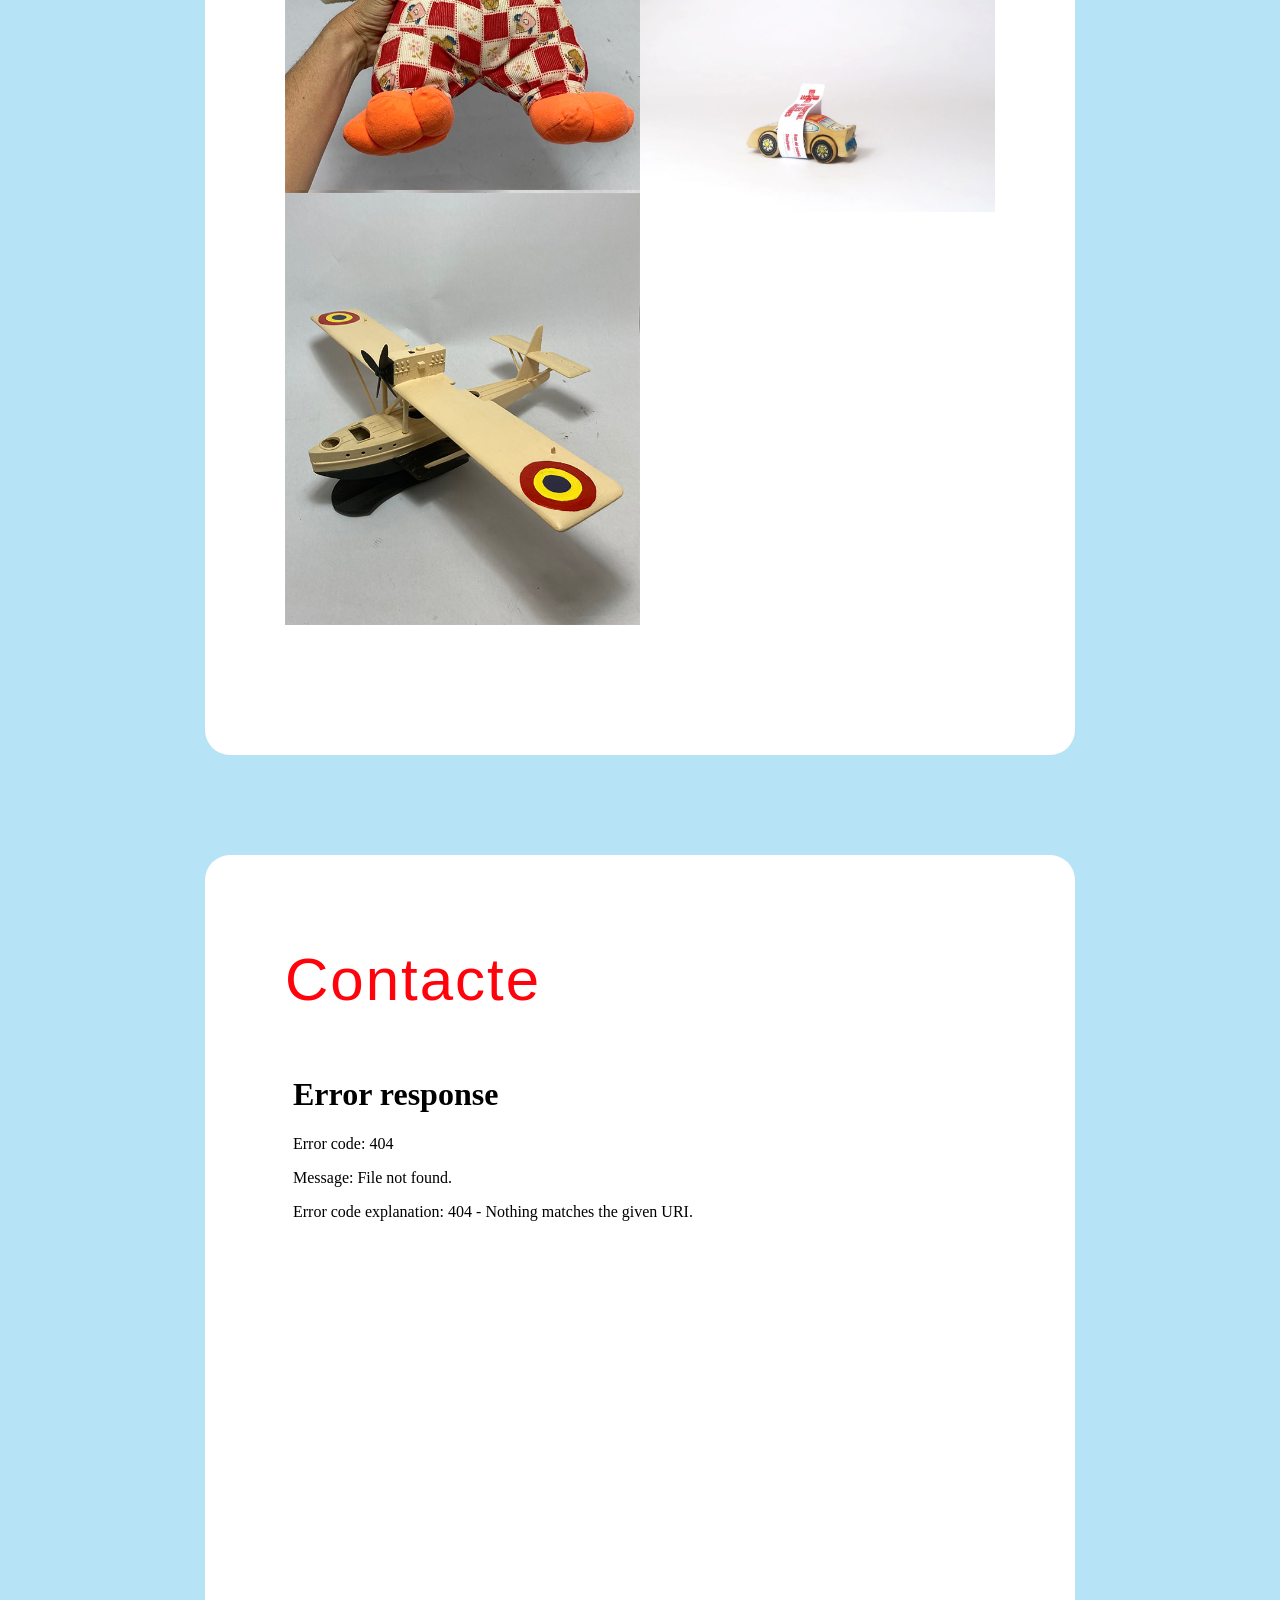
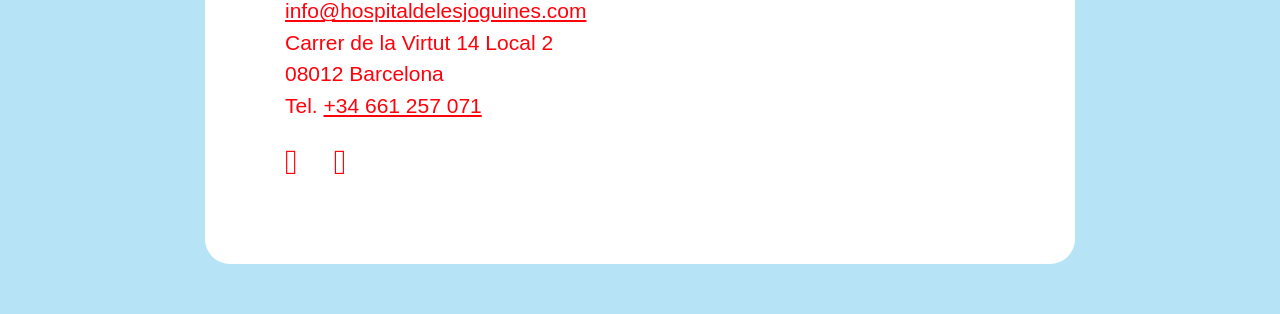
==== commit d3dad259: "js" ====
--- a/index.html
+++ b/index.html
@@ -395,13 +395,13 @@
 
 </div>
 
-<script src="images/jquery-1.10.2.min.js"></script>
-<script src="images/bootstrap.min.js"></script>
-<script src="images/jquery.nav.js"></script>
-<script src="images/jquery.isotope.js"></script>
-<script src="images/imagesloaded.js"></script>
-<script src="images/jquery.nav.js"></script>
-<script src="images/scripts.js"></script>
+<script src="js/jquery-1.10.2.min.js"></script>
+<script src="js/bootstrap.min.js"></script>
+<script src="js/jquery.nav.js"></script>
+<script src="js/jquery.isotope.js"></script>
+<script src="js/imagesloaded.js"></script>
+<script src="js/jquery.nav.js"></script>
+<script src="js/scripts.js"></script>
 
 
 
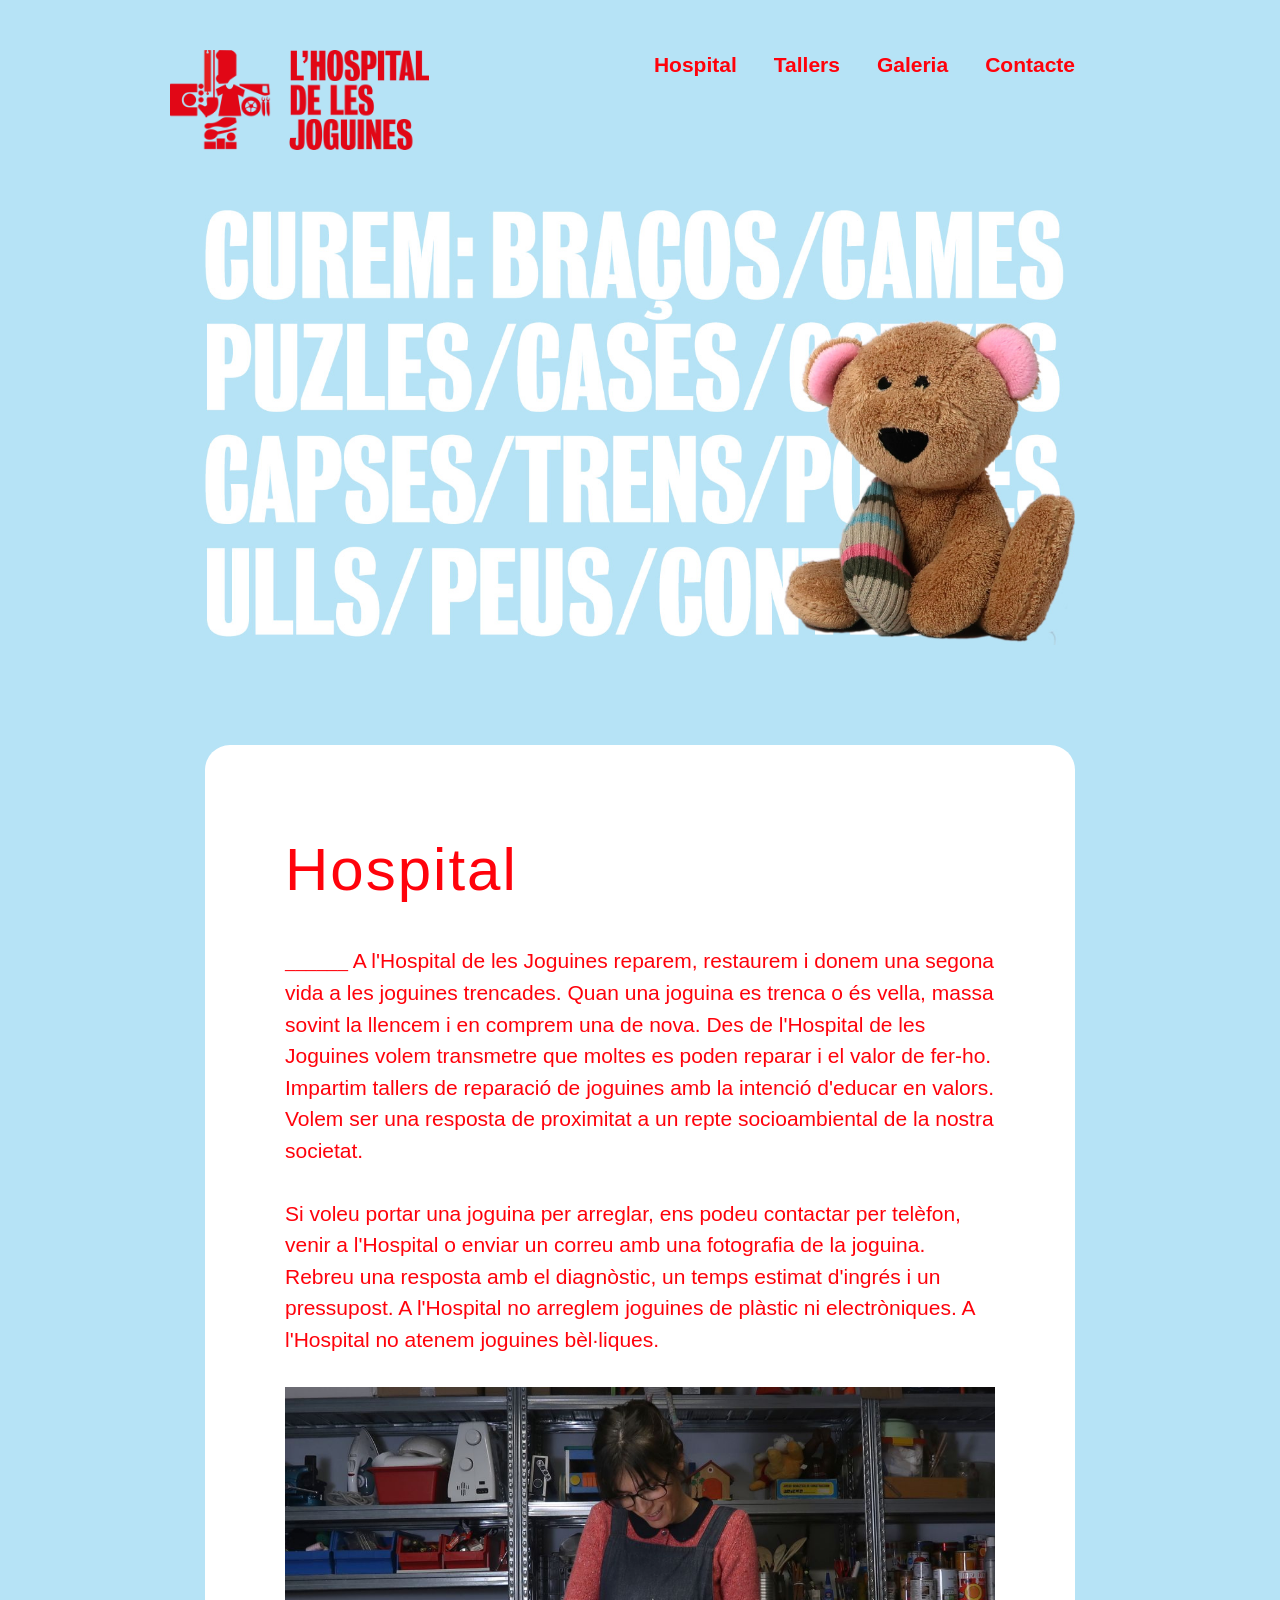
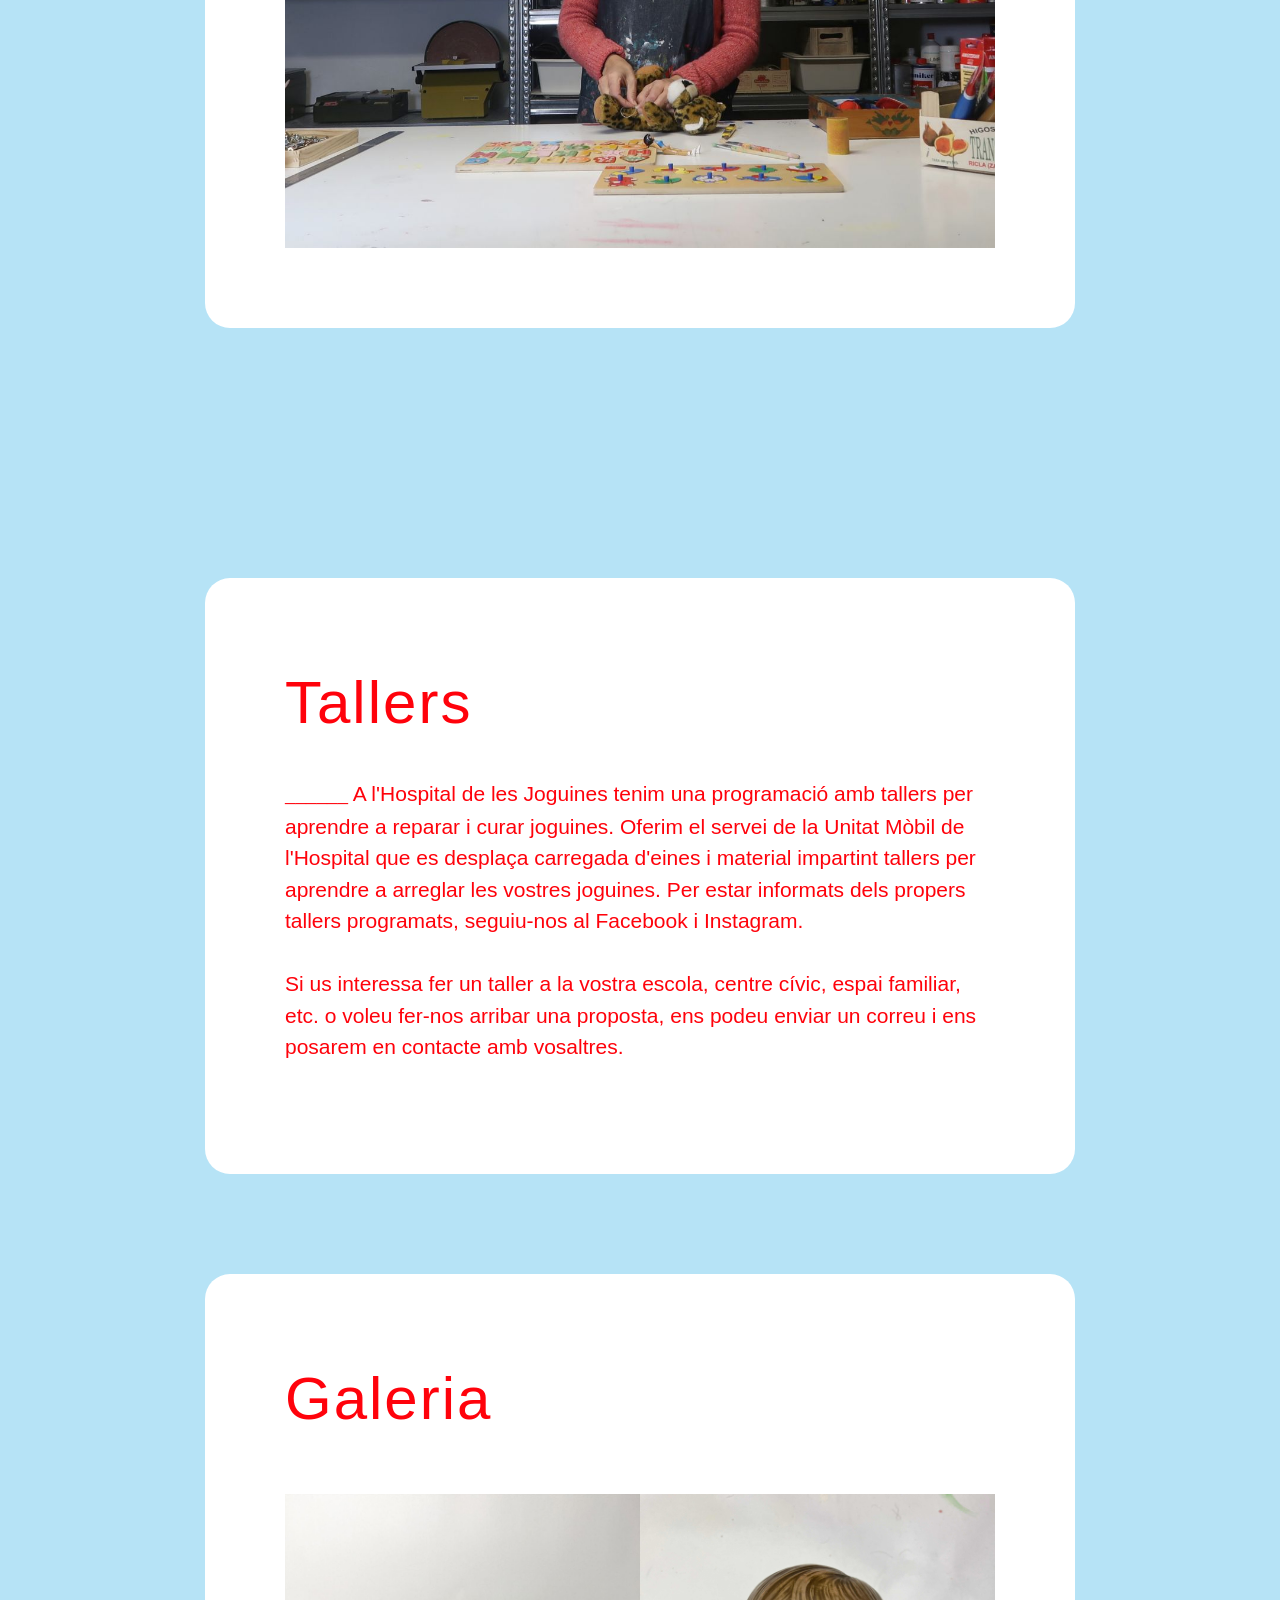
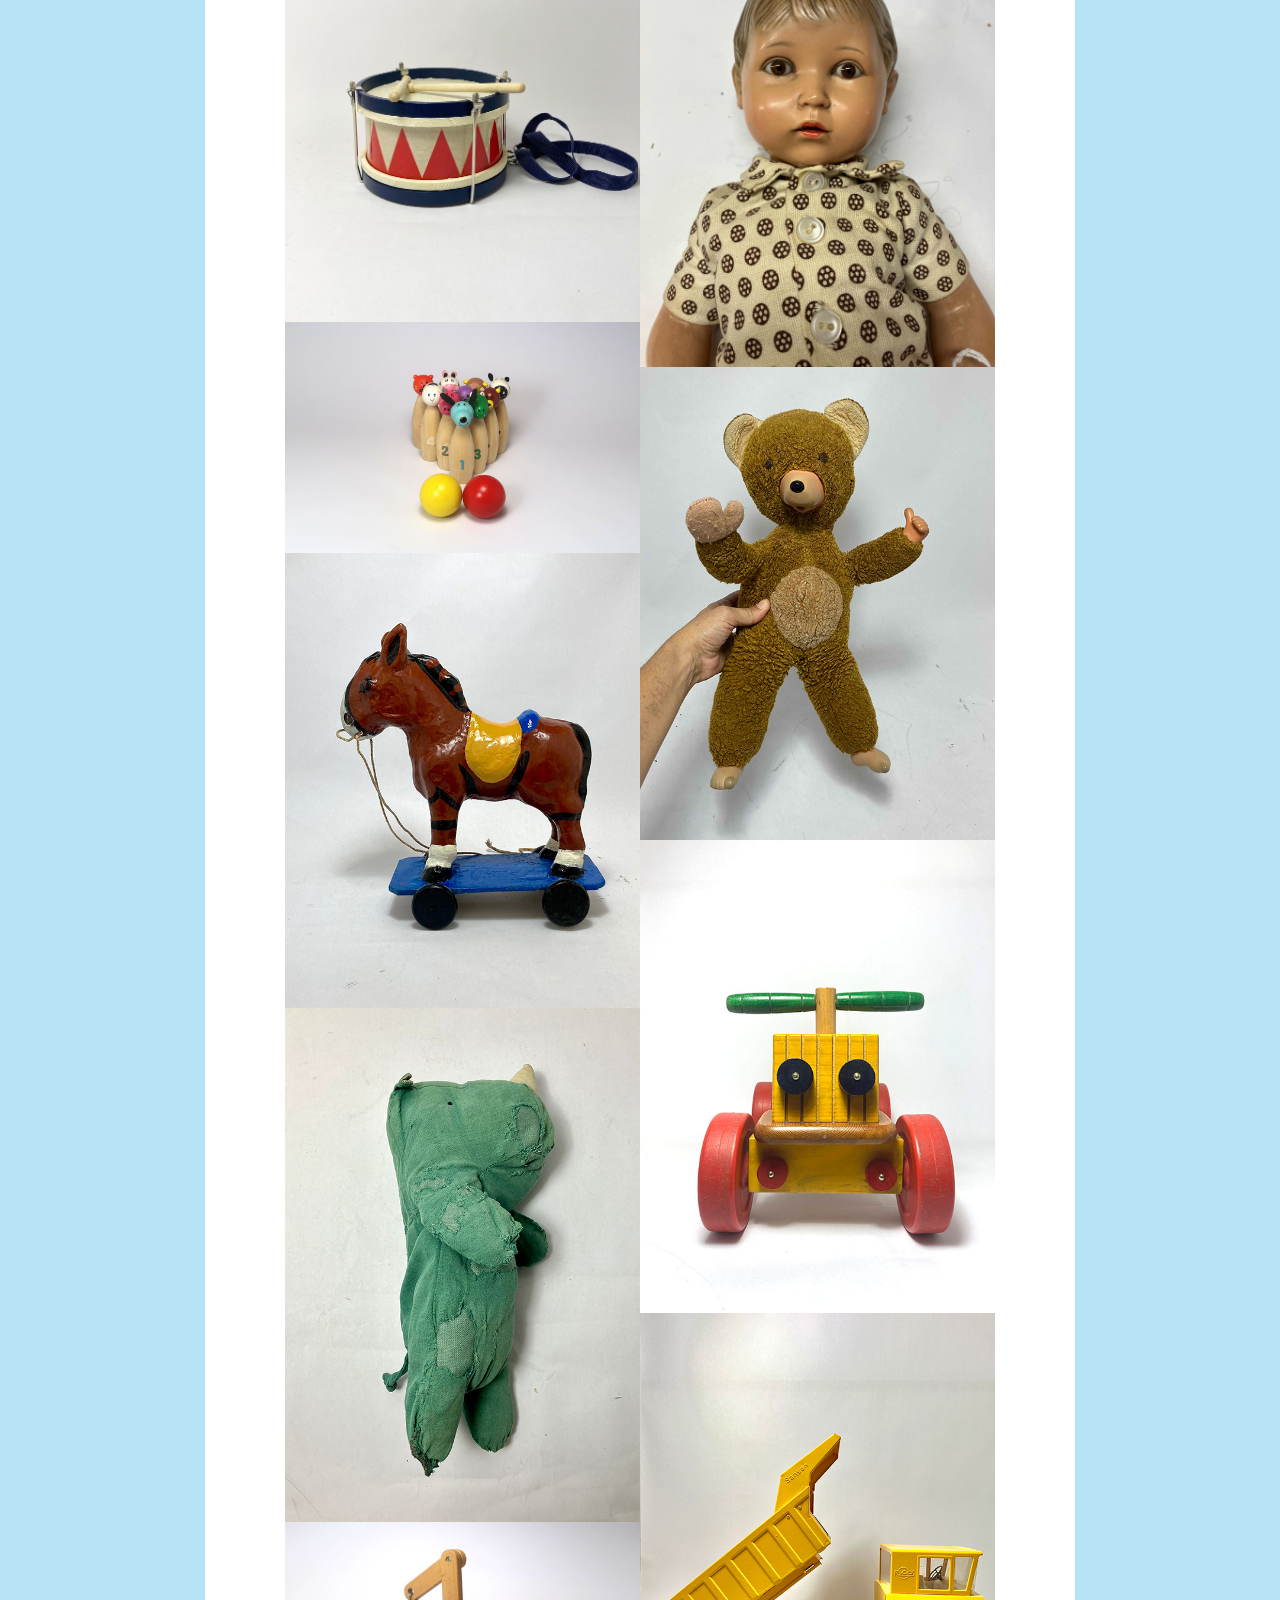
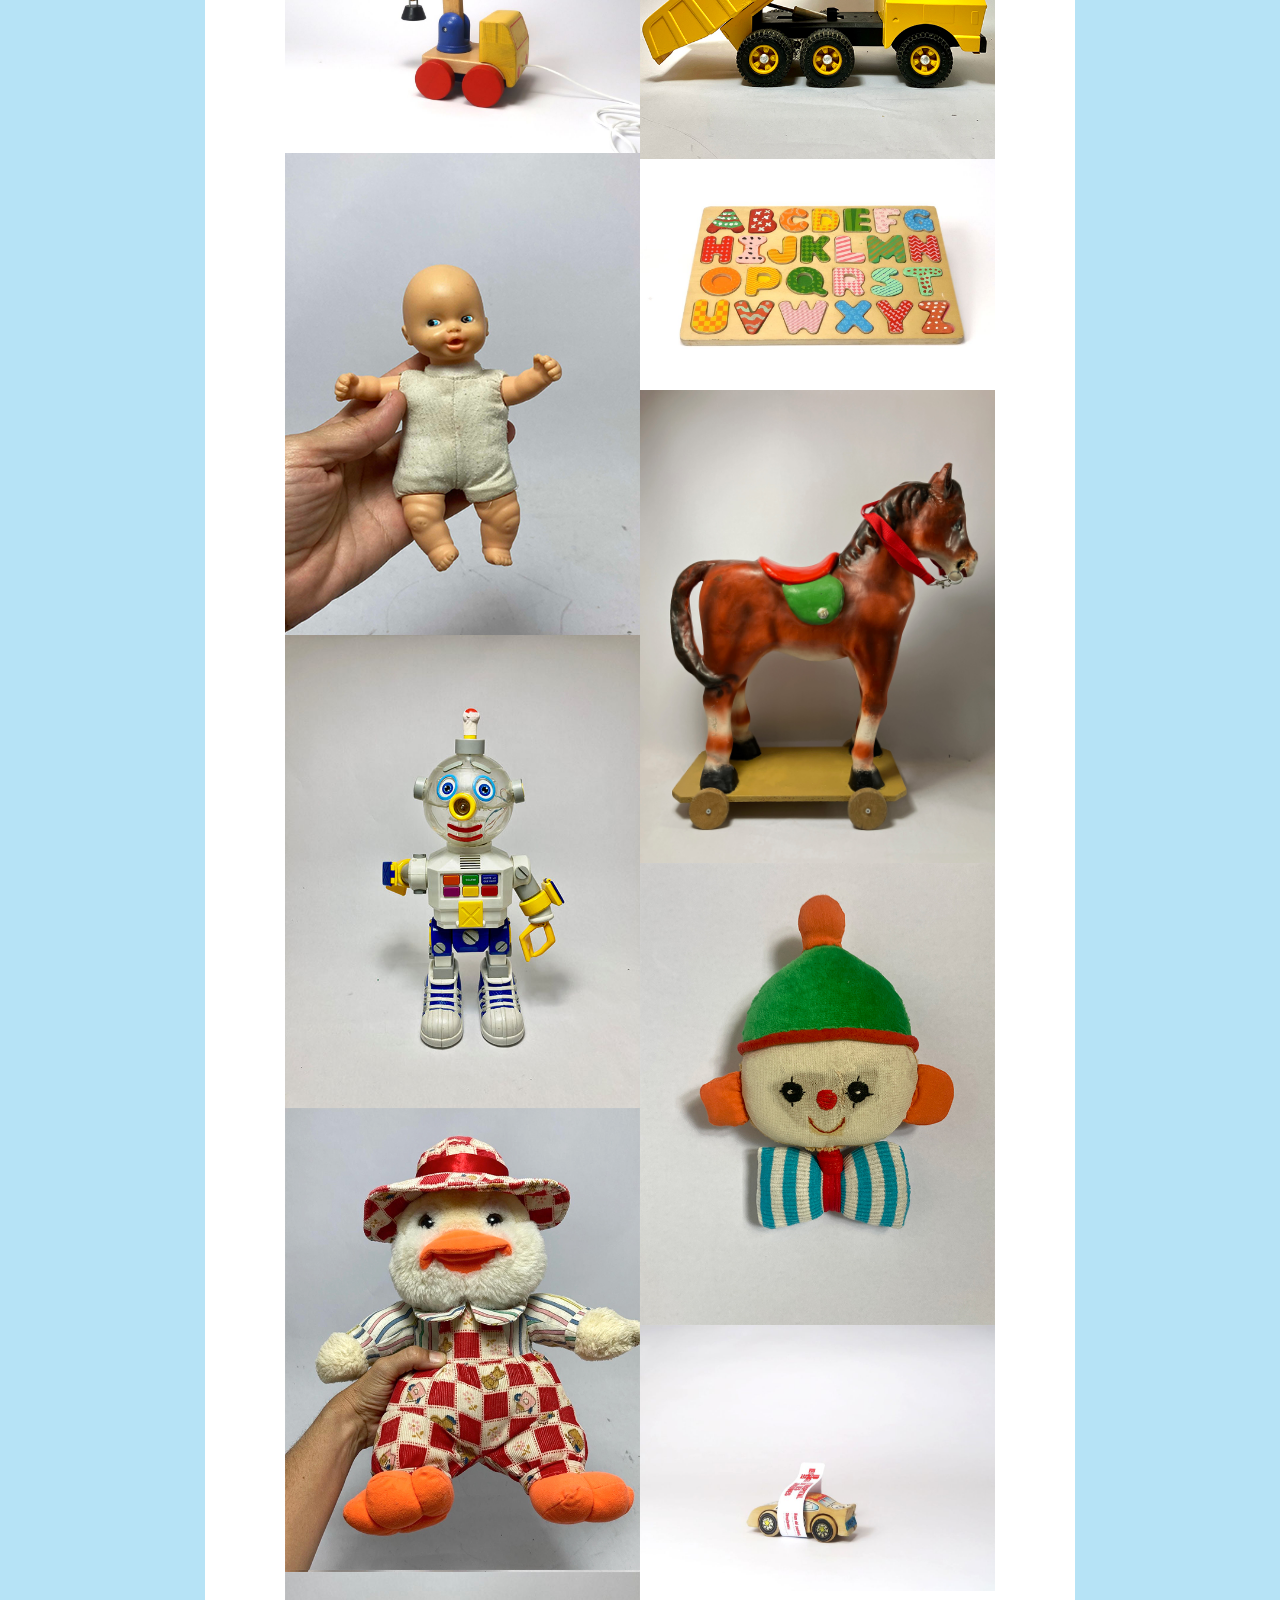
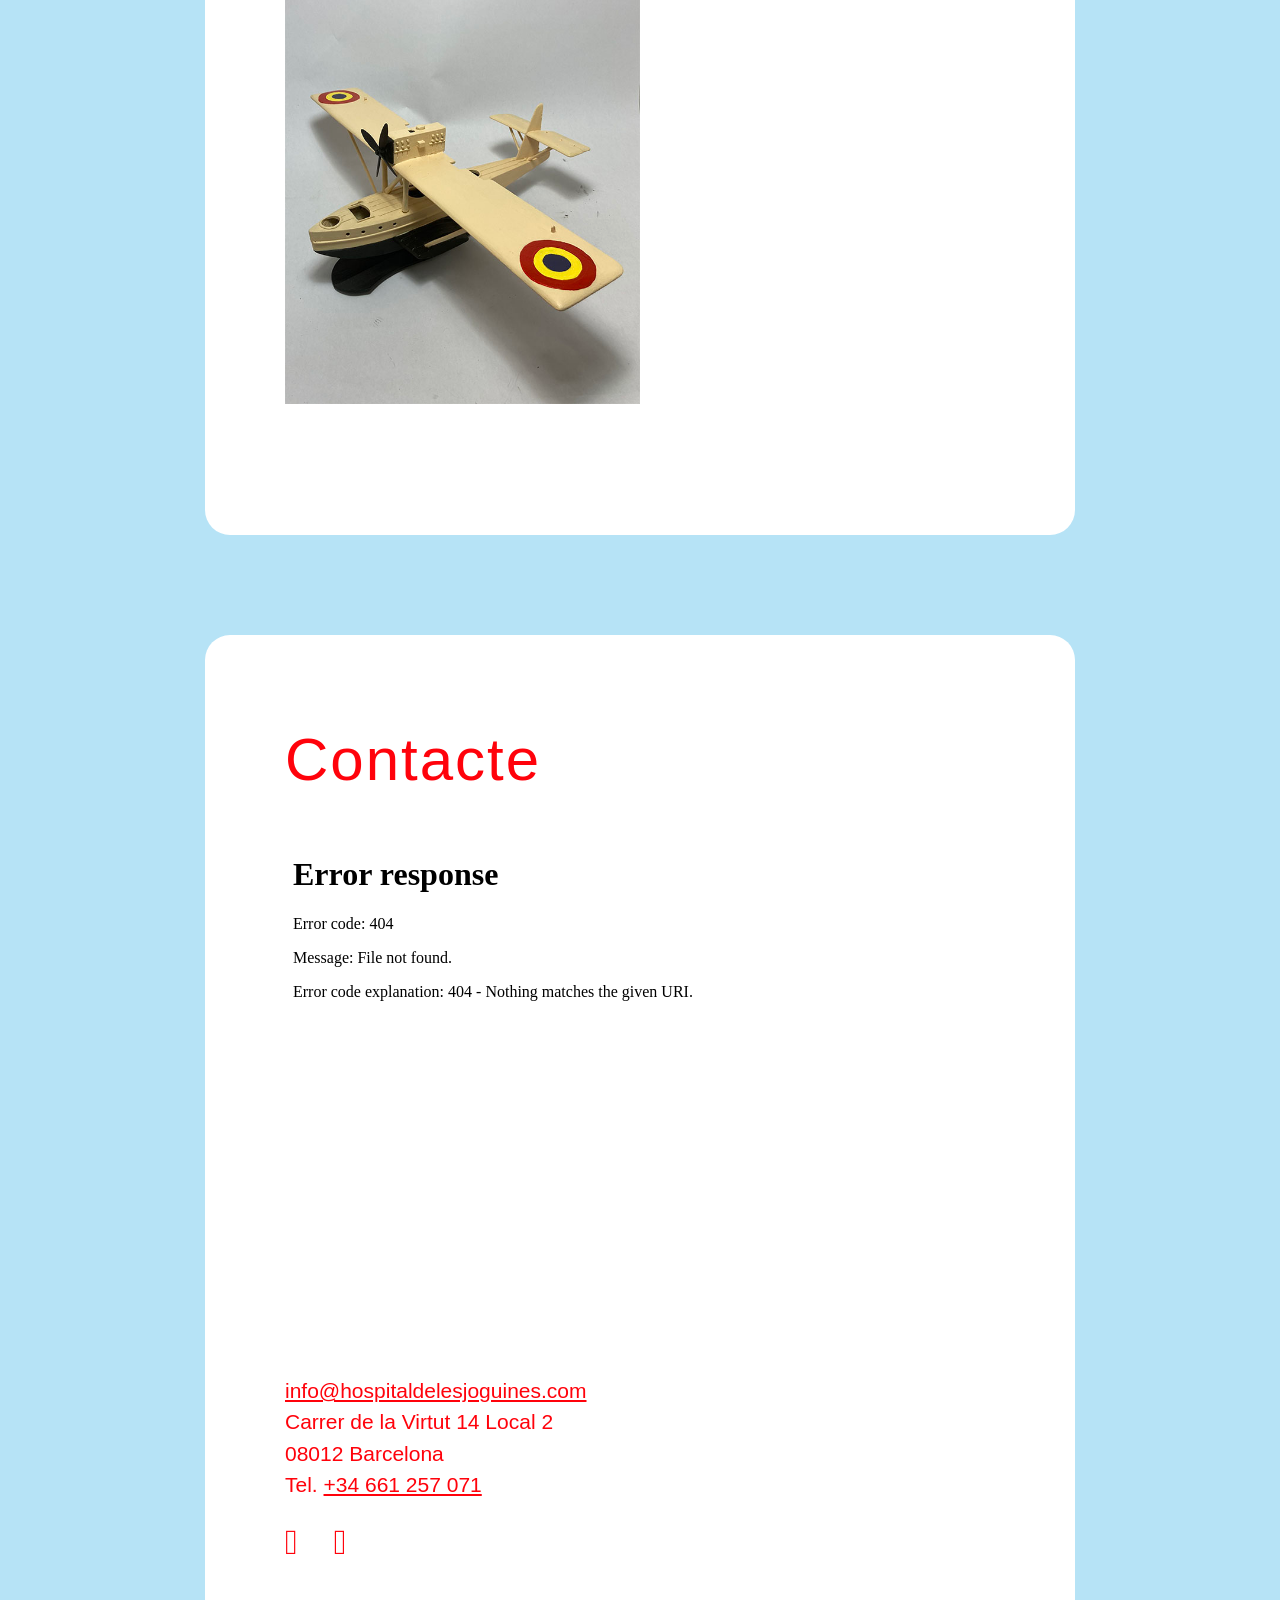
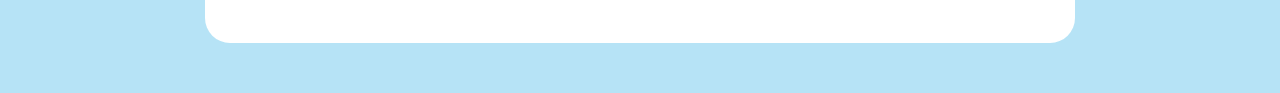
==== commit b3b6ea4e: "rm tallers" ====
--- a/index.html
+++ b/index.html
@@ -92,25 +92,7 @@
             <br><br>
             Si us interessa fer un taller a la vostra escola, centre cívic, espai familiar, etc. o voleu fer-nos arribar una proposta, ens podeu enviar un correu i ens posarem en contacte amb vosaltres. 
             <br><br>
-            Exemples de tallers:
-            <br><br>
-            <div class="row">
-                <div class="col-md-12" style="padding-left: 0; padding-right: 10px;">
-                    <img class="img-responsive" src="images/Taller_CCD-01.jpg" alt="Hospital de les Joguines">
-                </div>
-                <div class="col-md-12" style="padding-right: 0; padding-left: 10px;">
-                    <img class="img-responsive" src="images/Taller_CI-01.jpg" alt="Hospital de les Joguines">
-                </div>
-                <div class="col-md-12" style="padding-left: 0; padding-right: 10px;">
-                    <img class="img-responsive" src="images/Taller_EB-01.jpg" alt="Hospital de les Joguines">
-                </div>
-                <div class="col-md-12" style="padding-right: 0; padding-left: 10px;">
-                    <img class="img-responsive" src="images/Taller_EFSF-01.jpg" alt="Hospital de les Joguines">
-                </div>
-                <div class="col-md-12" style="padding-left: 0; padding-right: 10px;">
-                    <img class="img-responsive" src="images/Taller_FI-01.jpg" alt="Hospital de les Joguines">
-                </div>
-            </div>
+            
         </div>
     </div>
 </div>
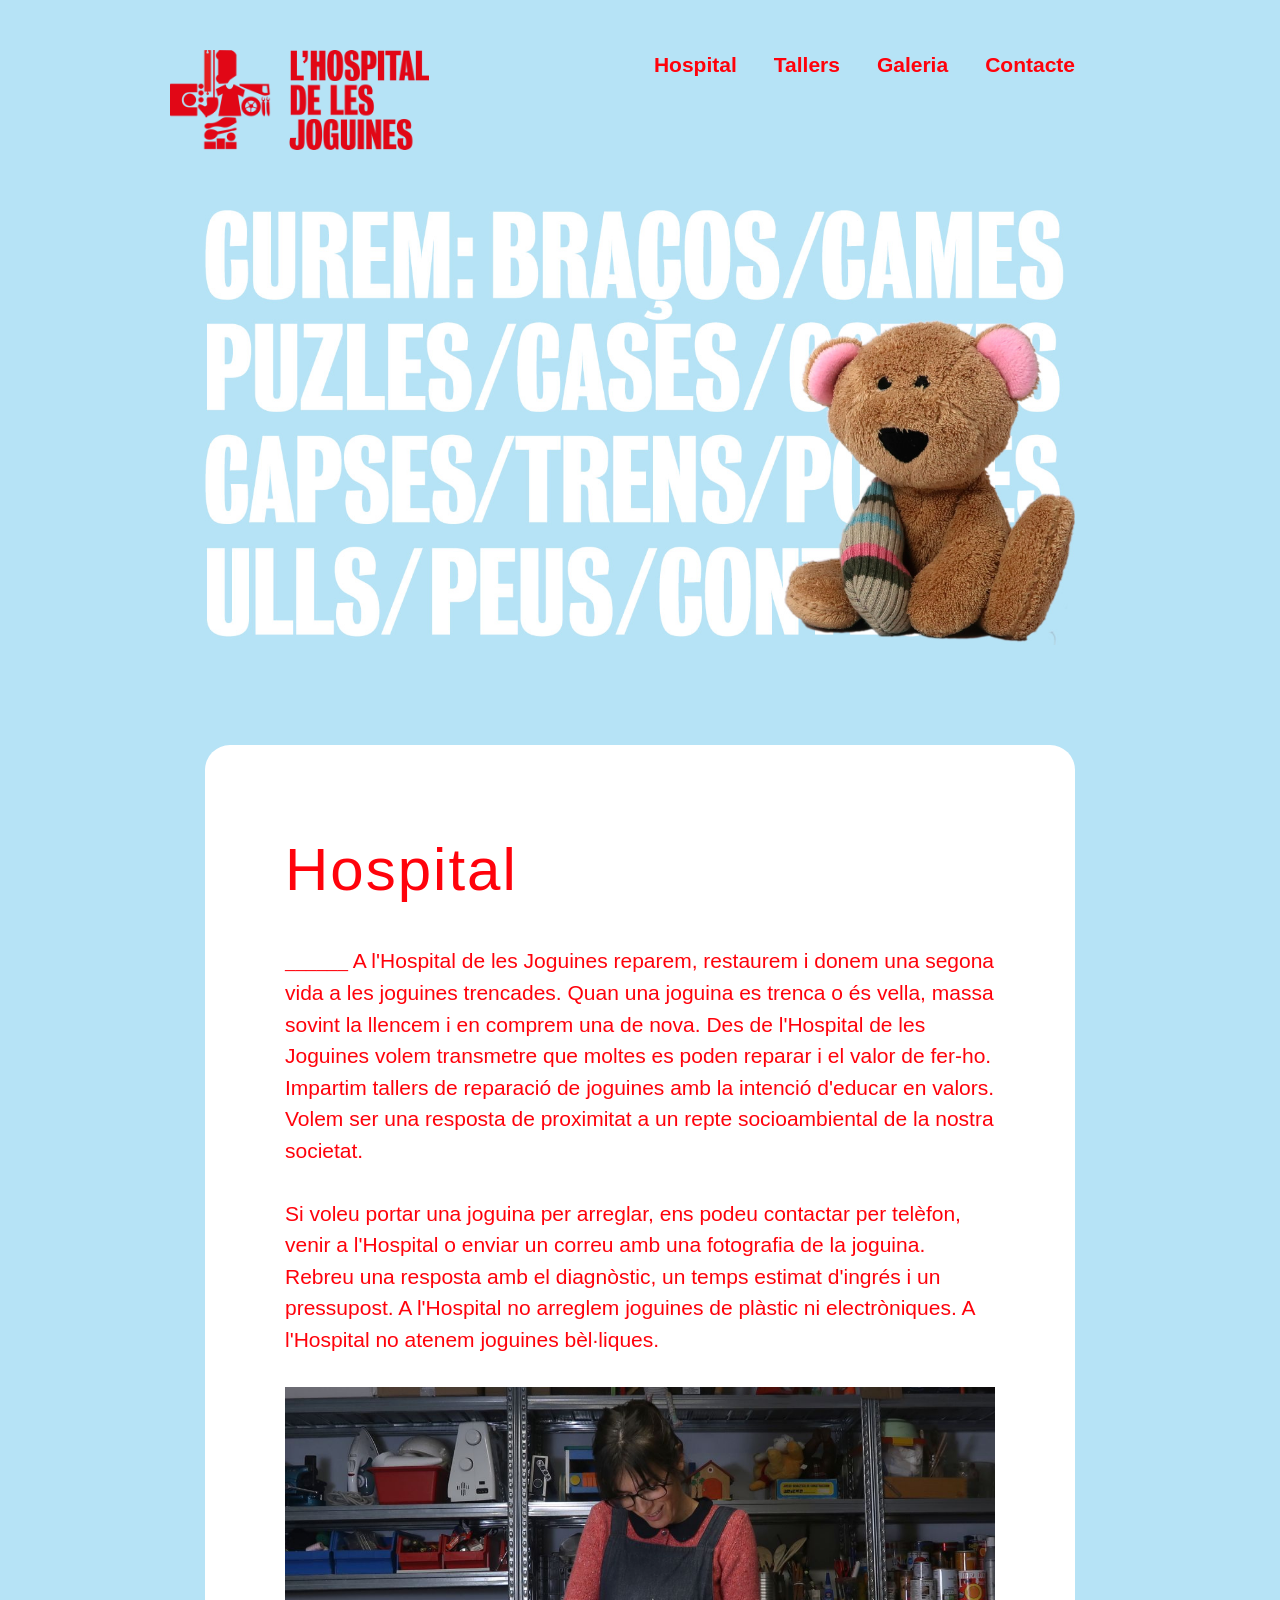
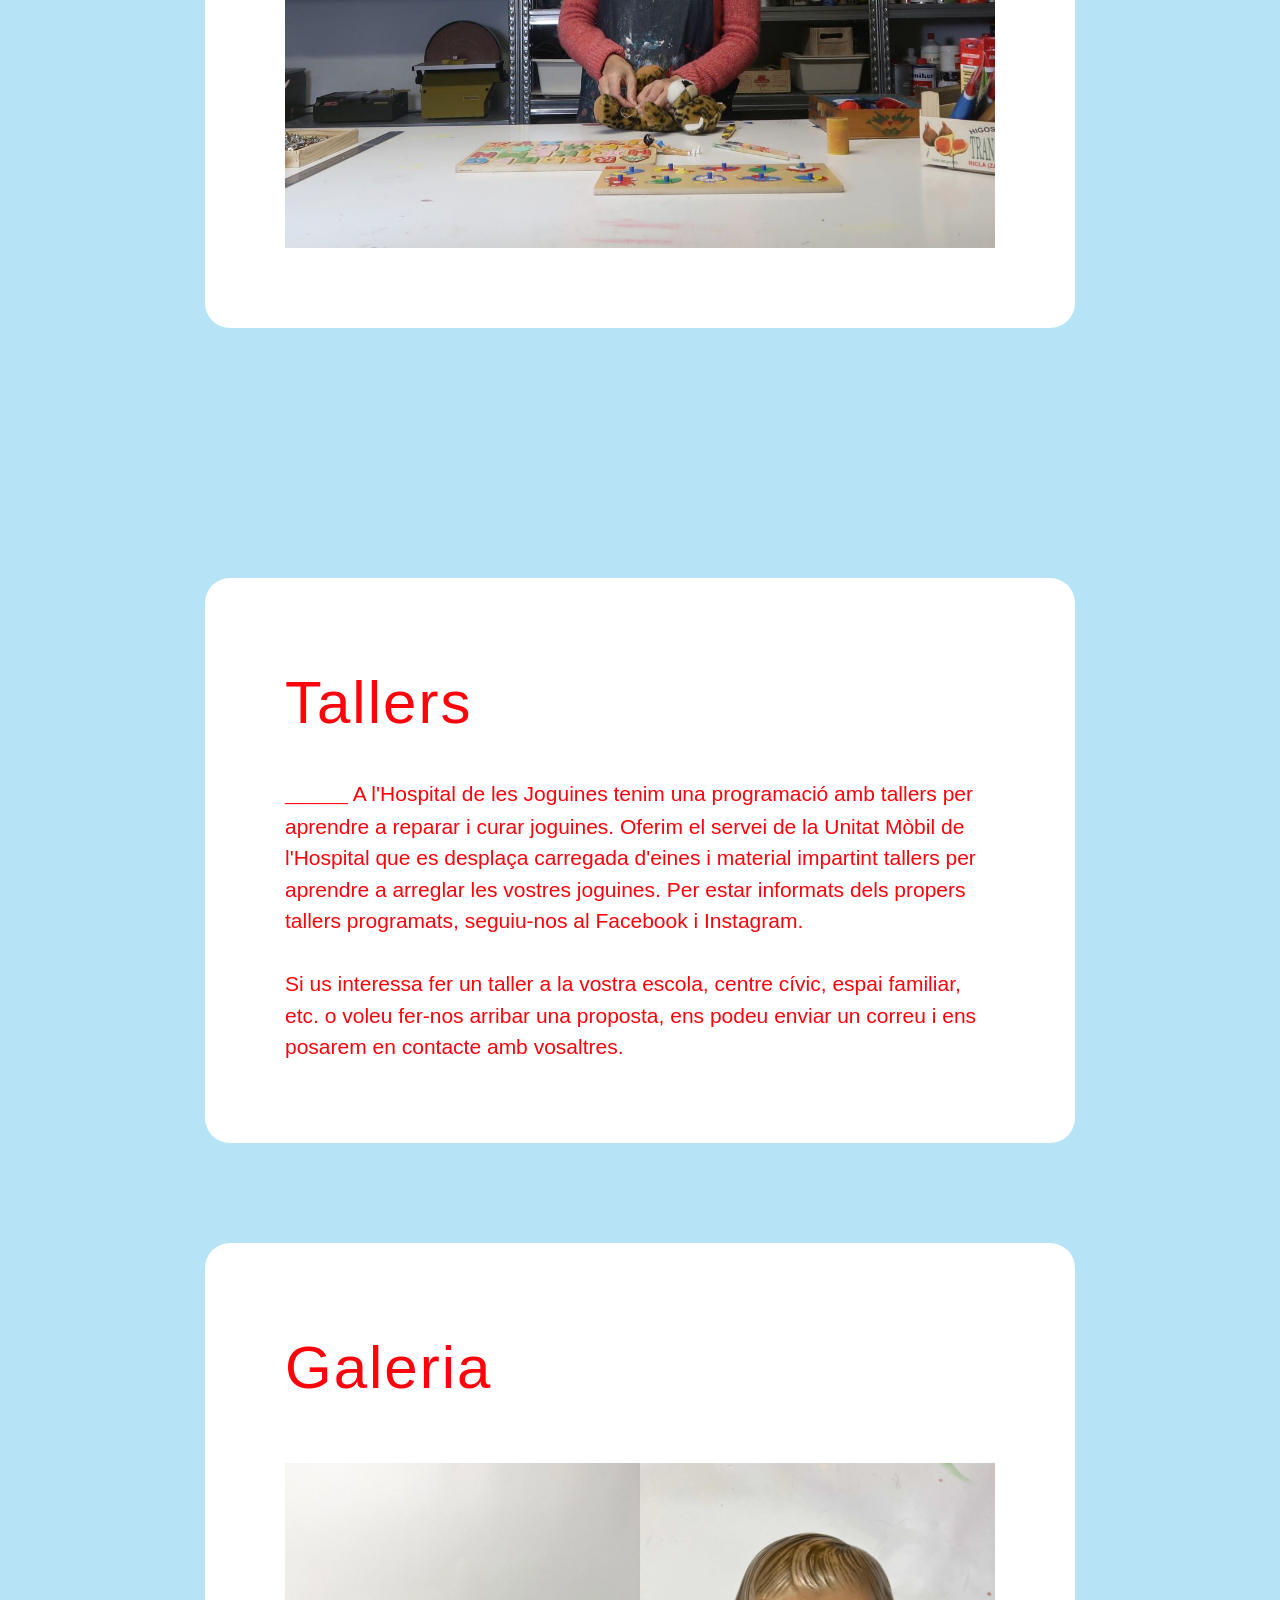
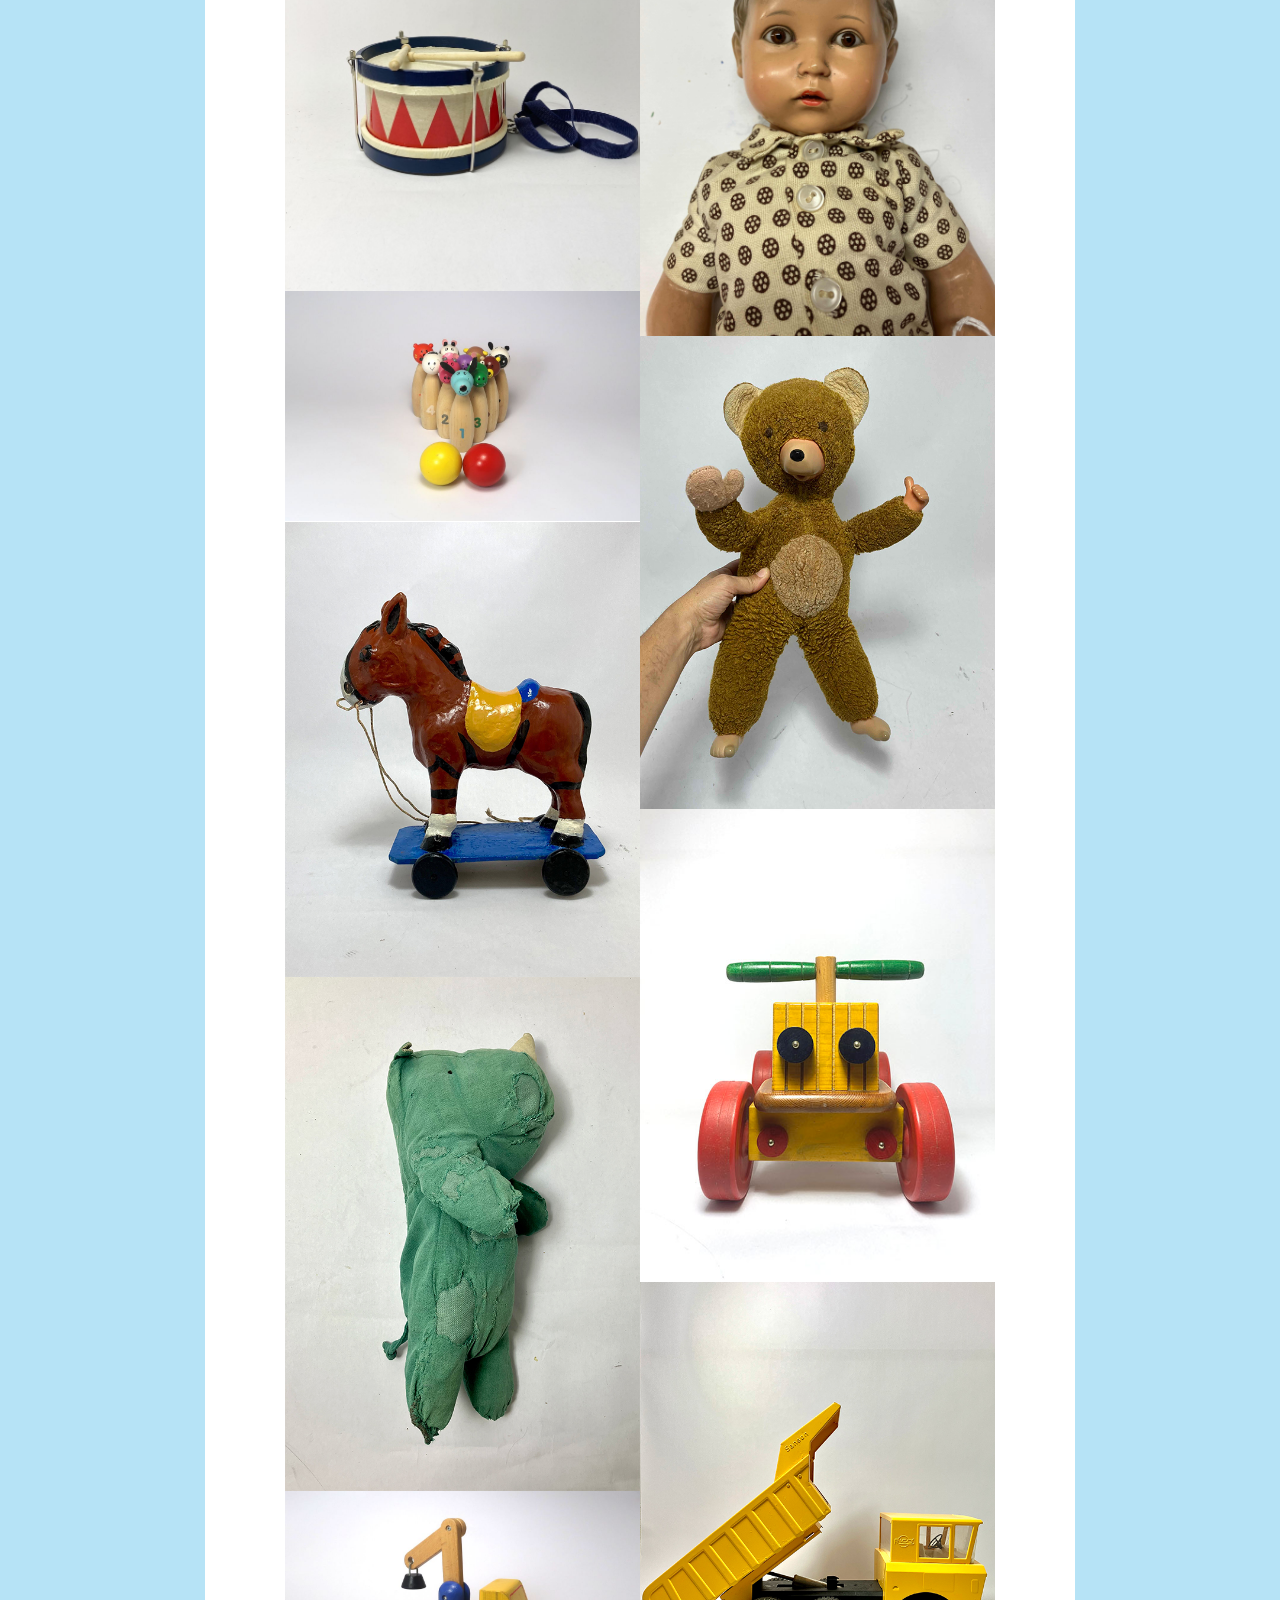
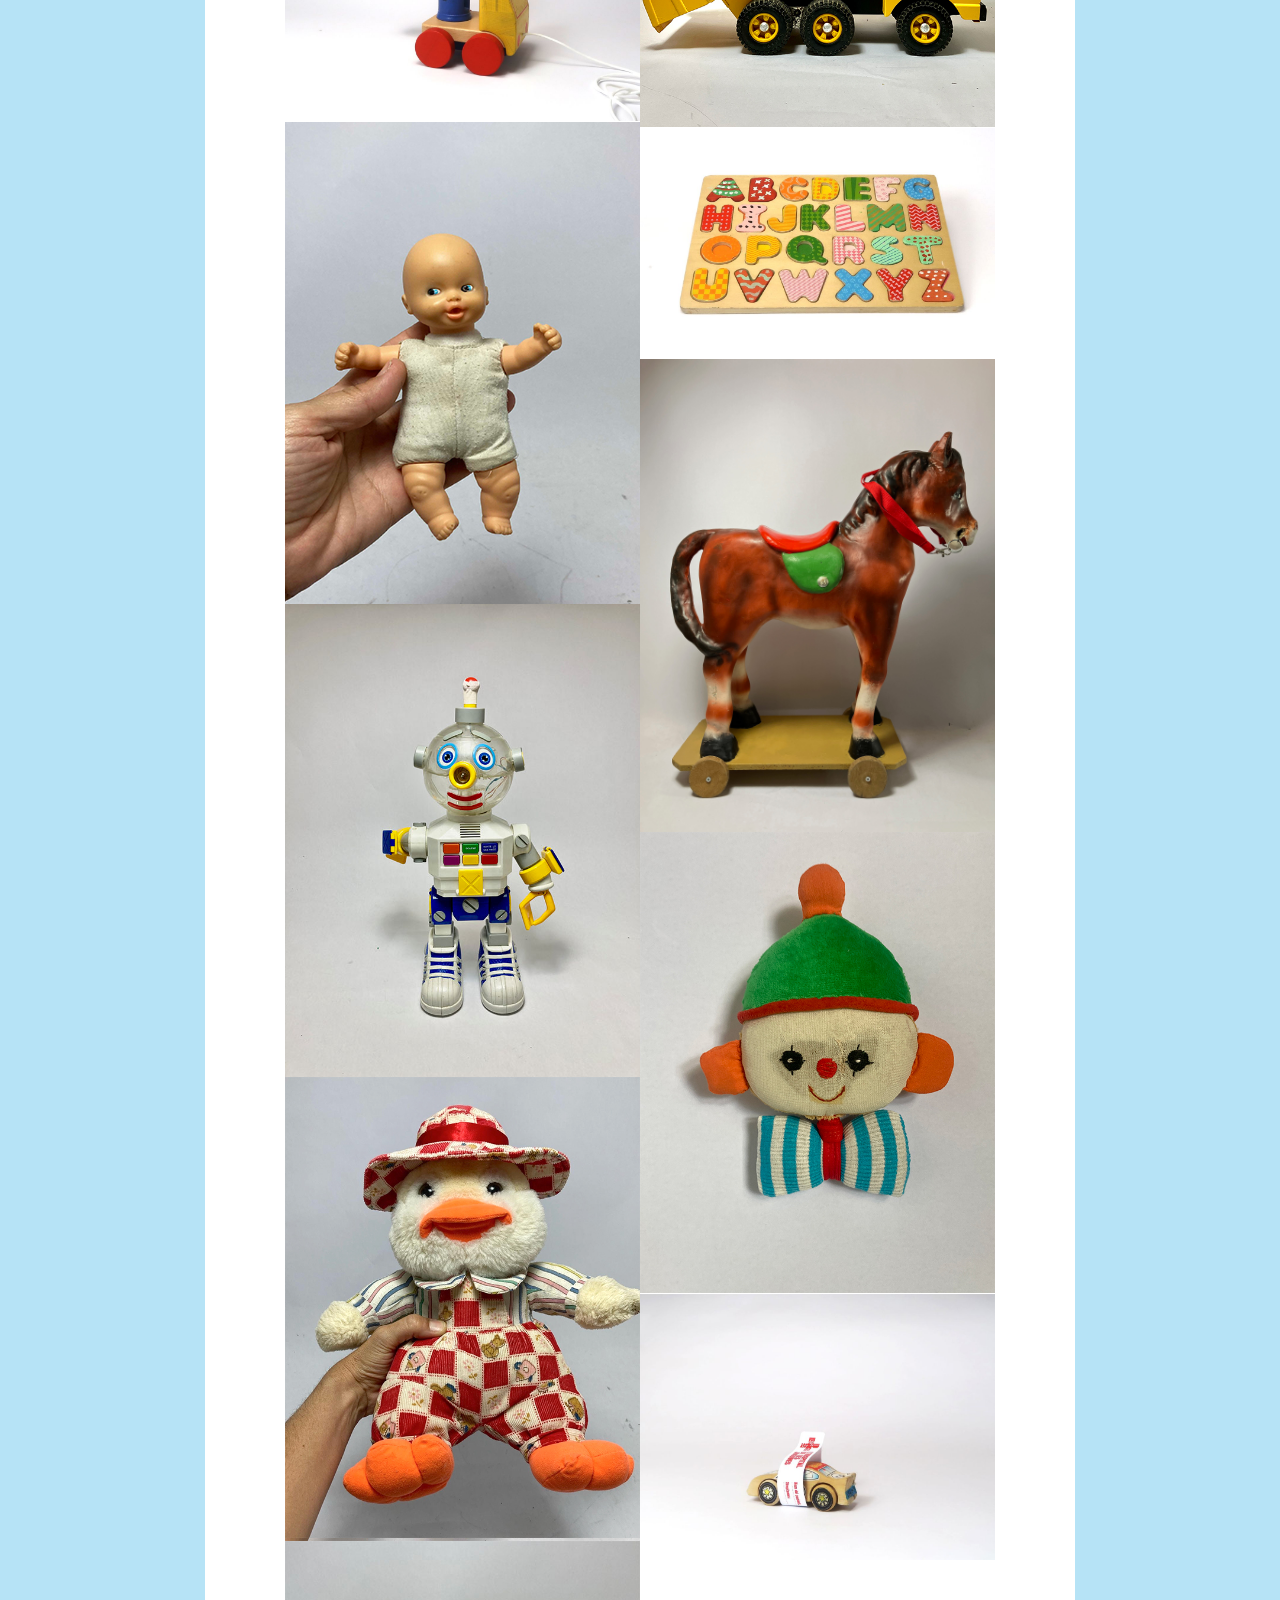
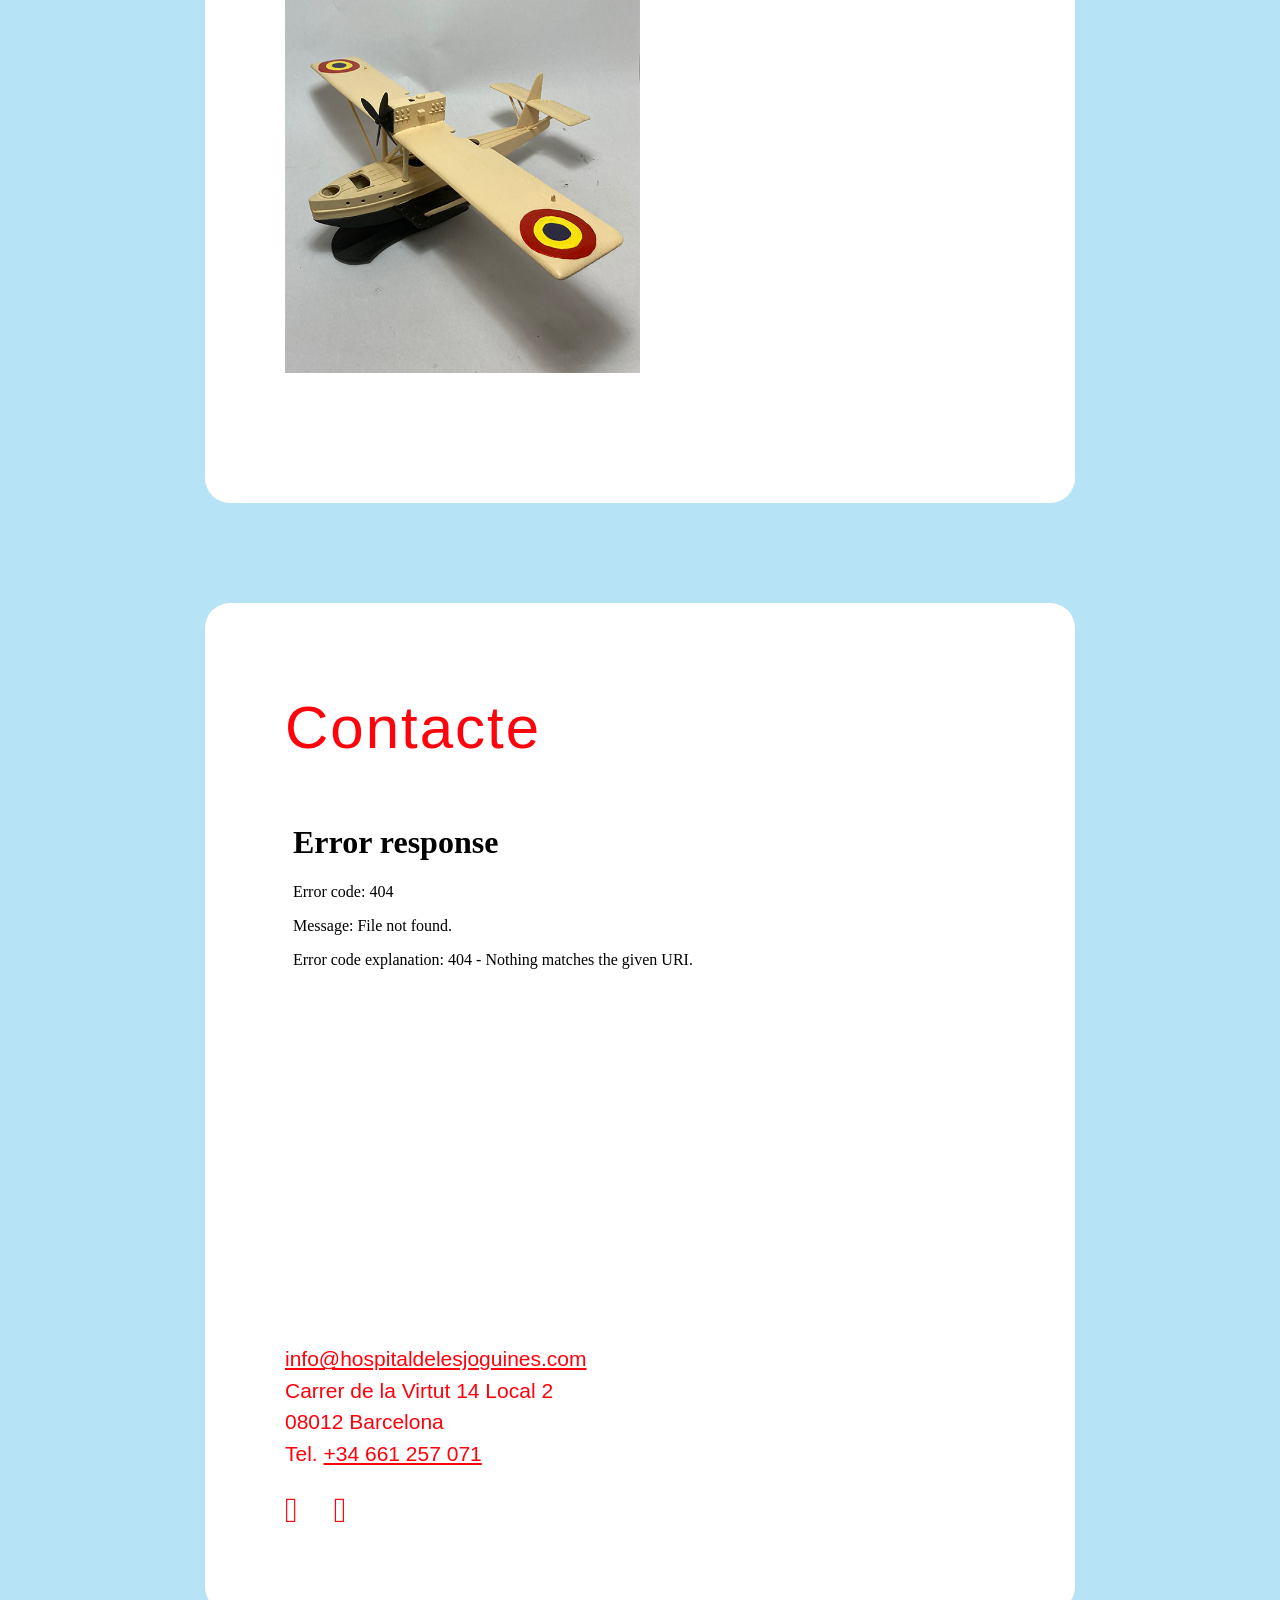
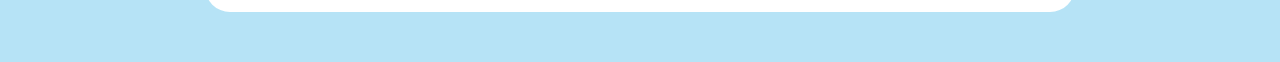
==== commit d11f4243: "br" ====
--- a/index.html
+++ b/index.html
@@ -75,13 +75,10 @@
                 Si voleu portar una joguina per arreglar, ens podeu contactar per telèfon, venir a l'Hospital o enviar un correu amb una fotografia de la joguina. Rebreu una resposta amb el diagnòstic, un temps estimat d'ingrés i un pressupost. A l'Hospital no arreglem joguines de plàstic ni electròniques. A l'Hospital no atenem joguines bèl·liques.
                 <br><br>
                 <img class="img-responsive" src="images/bHospital.jpg" alt="Hospital de les Joguines">
-
-</div>
-
-</div>
-</div>
-</div>
-
+            </div>
+        </div>
+    </div>
+</div>
 
 <div class="container divs" id="tallers">
     <div class="heading-title text-left">
@@ -90,13 +87,11 @@
             <span>______</span>
             A l'Hospital de les Joguines tenim una programació amb tallers per aprendre a reparar i curar joguines. Oferim el servei de la Unitat Mòbil de l'Hospital que es desplaça carregada d'eines i material impartint tallers per aprendre a arreglar les vostres joguines. Per estar informats dels propers tallers programats, seguiu-nos al Facebook i Instagram.
             <br><br>
-            Si us interessa fer un taller a la vostra escola, centre cívic, espai familiar, etc. o voleu fer-nos arribar una proposta, ens podeu enviar un correu i ens posarem en contacte amb vosaltres. 
-            <br><br>
+            Si us interessa fer un taller a la vostra escola, centre cívic, espai familiar, etc. o voleu fer-nos arribar una proposta, ens podeu enviar un correu i ens posarem en contacte amb vosaltres.
             
         </div>
     </div>
 </div>
-
 
 <div class="container divs" id="pacients">
     <div class="heading-title text-left">
@@ -109,11 +104,6 @@
                    
                    <img class="img-responsive" src="images/1227e-9e987237-4e6b-43e0-b4f8-bc1338685bb2.jpg" alt="Hospital de les Joguines" title="">
 
-                                                   <!--<div class="card-body">
-                                        <h2 class="card-title mb-1 text-4 font-weight-bold- line-height-4 text-uppercase"><a href=""></a></h2>
-                                        <h2 class="card-title mb-1 text-4 font-weight-light line-height-4 text-uppercase"> 1 January 1970</h4>
-                                        <p class="card-text text-xs-center text-align-left" style="text-align-: left; padding: 5px 0; font-size: 13px; line-height: 20px; margin: 0;"></p>
-                                    </div>-->
                                 </div>
 
                             
@@ -385,6 +375,4 @@
 <script src="js/jquery.nav.js"></script>
 <script src="js/scripts.js"></script>
 
-
-
 </div></body></html>
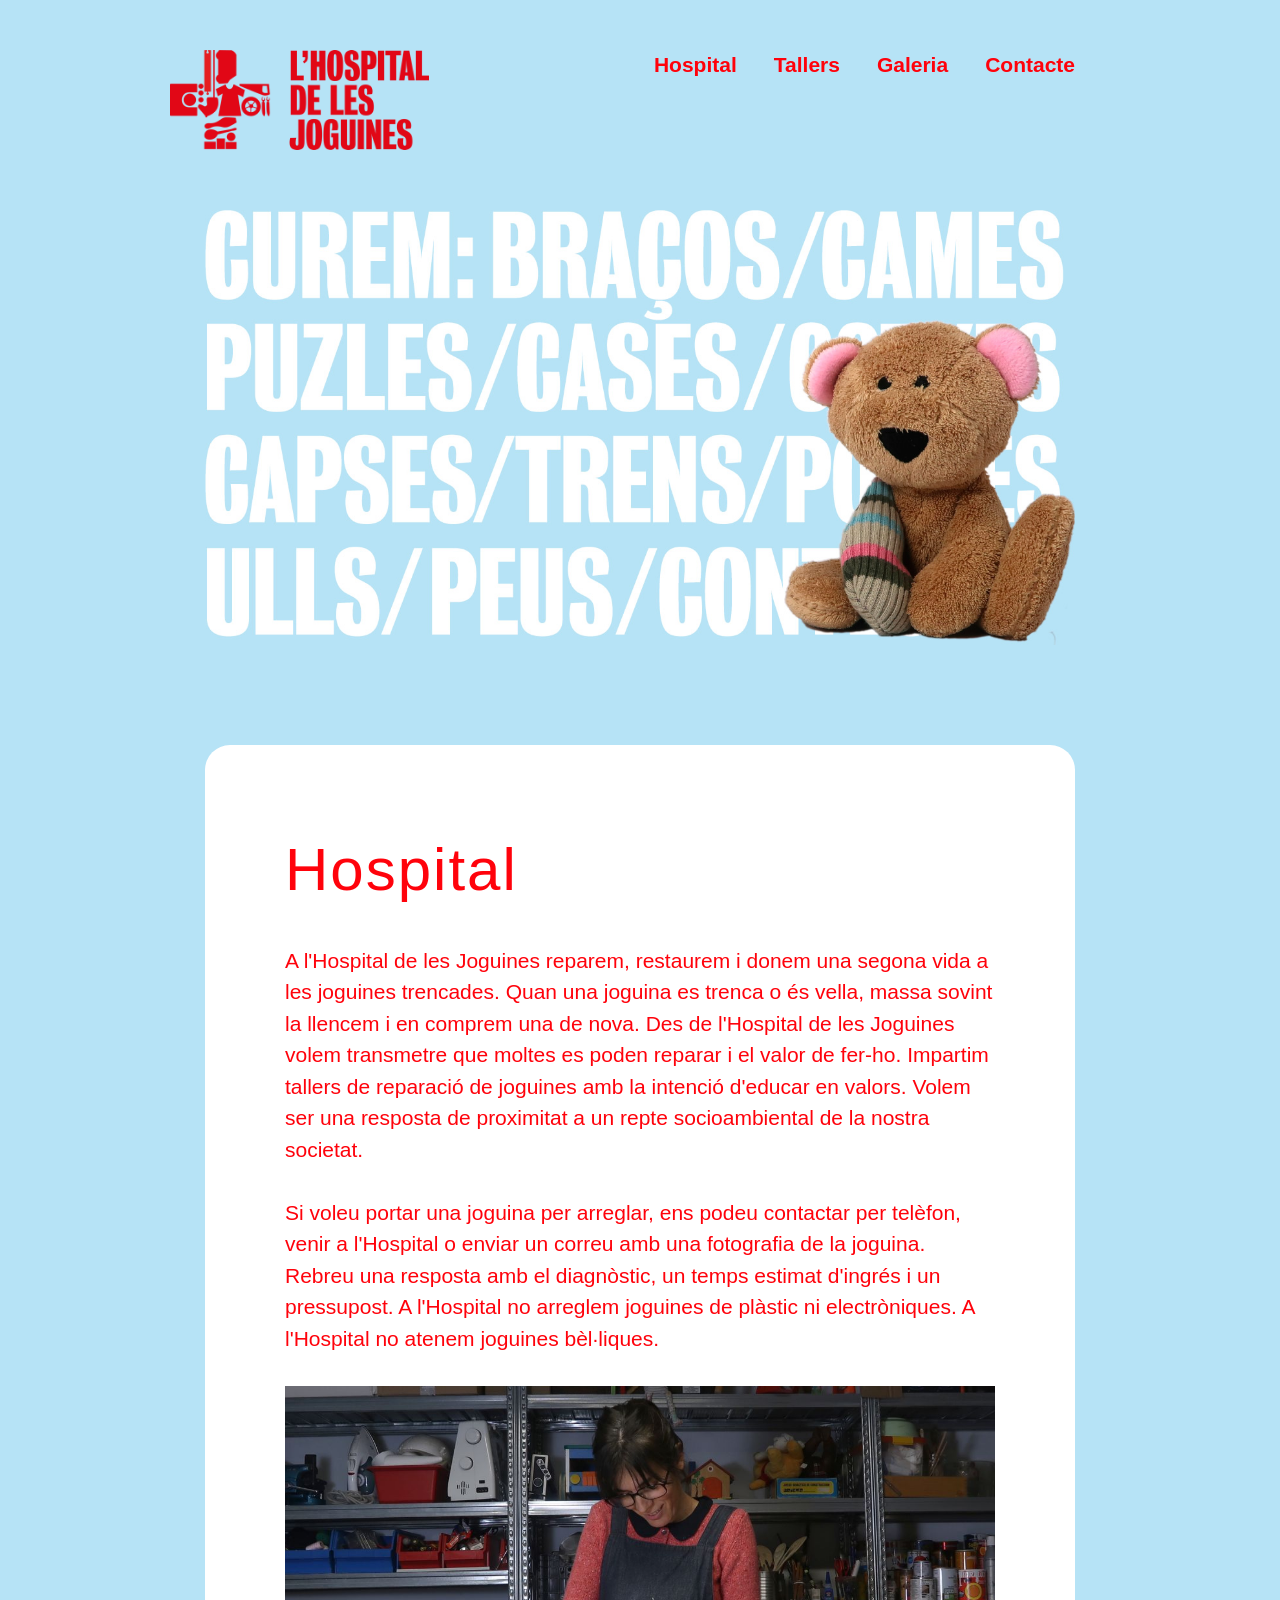
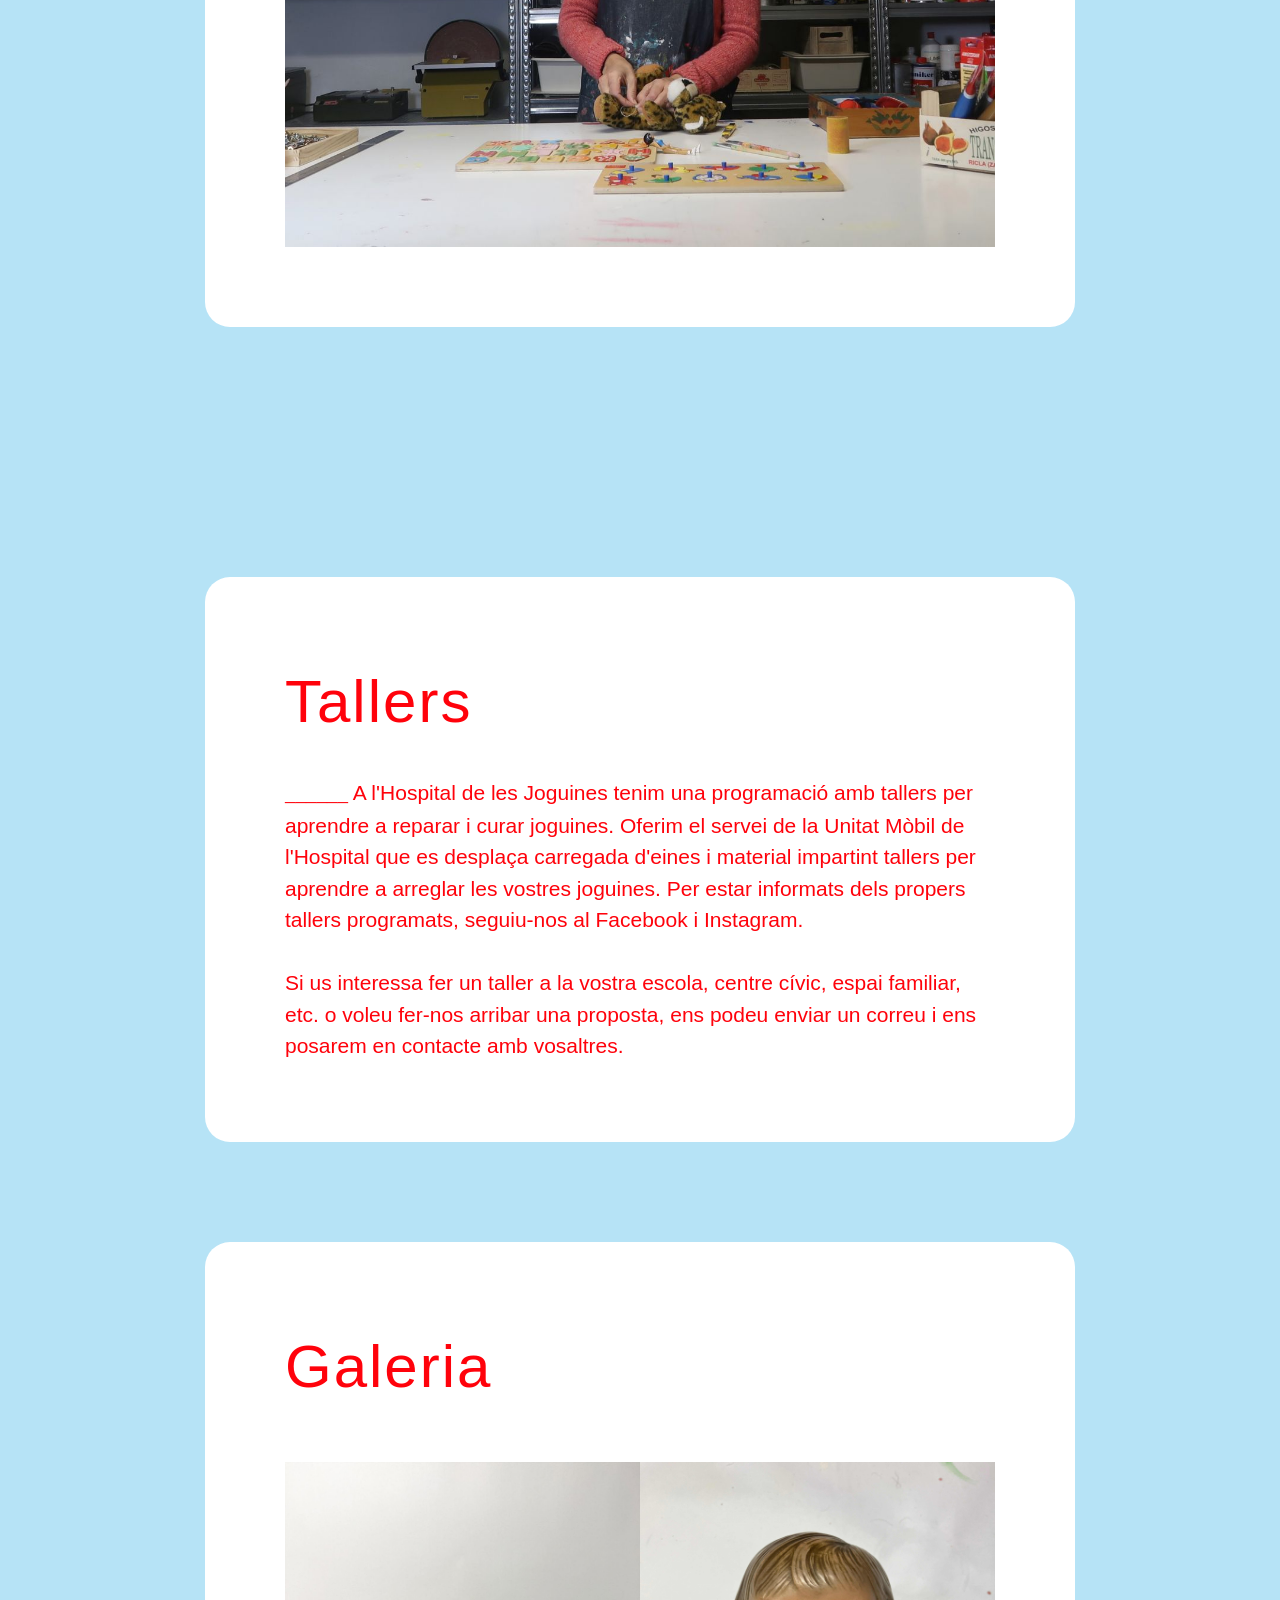
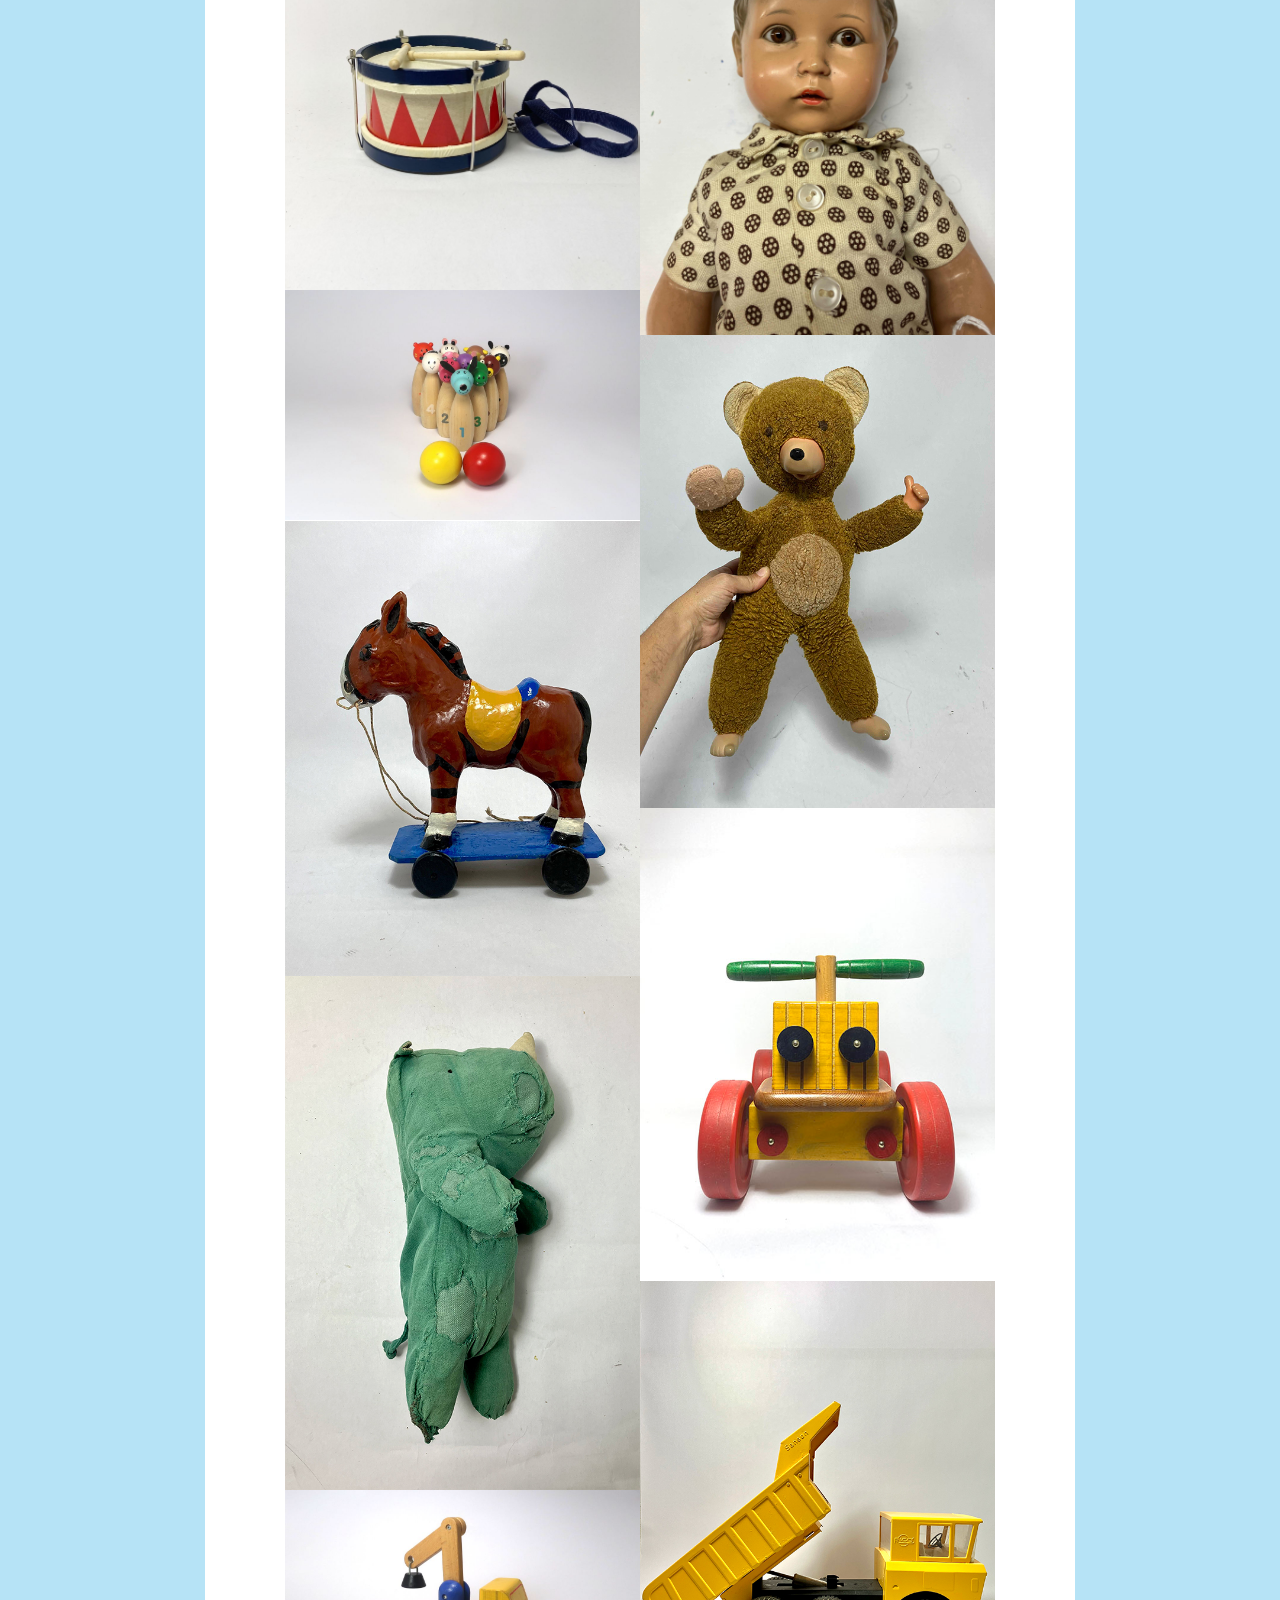
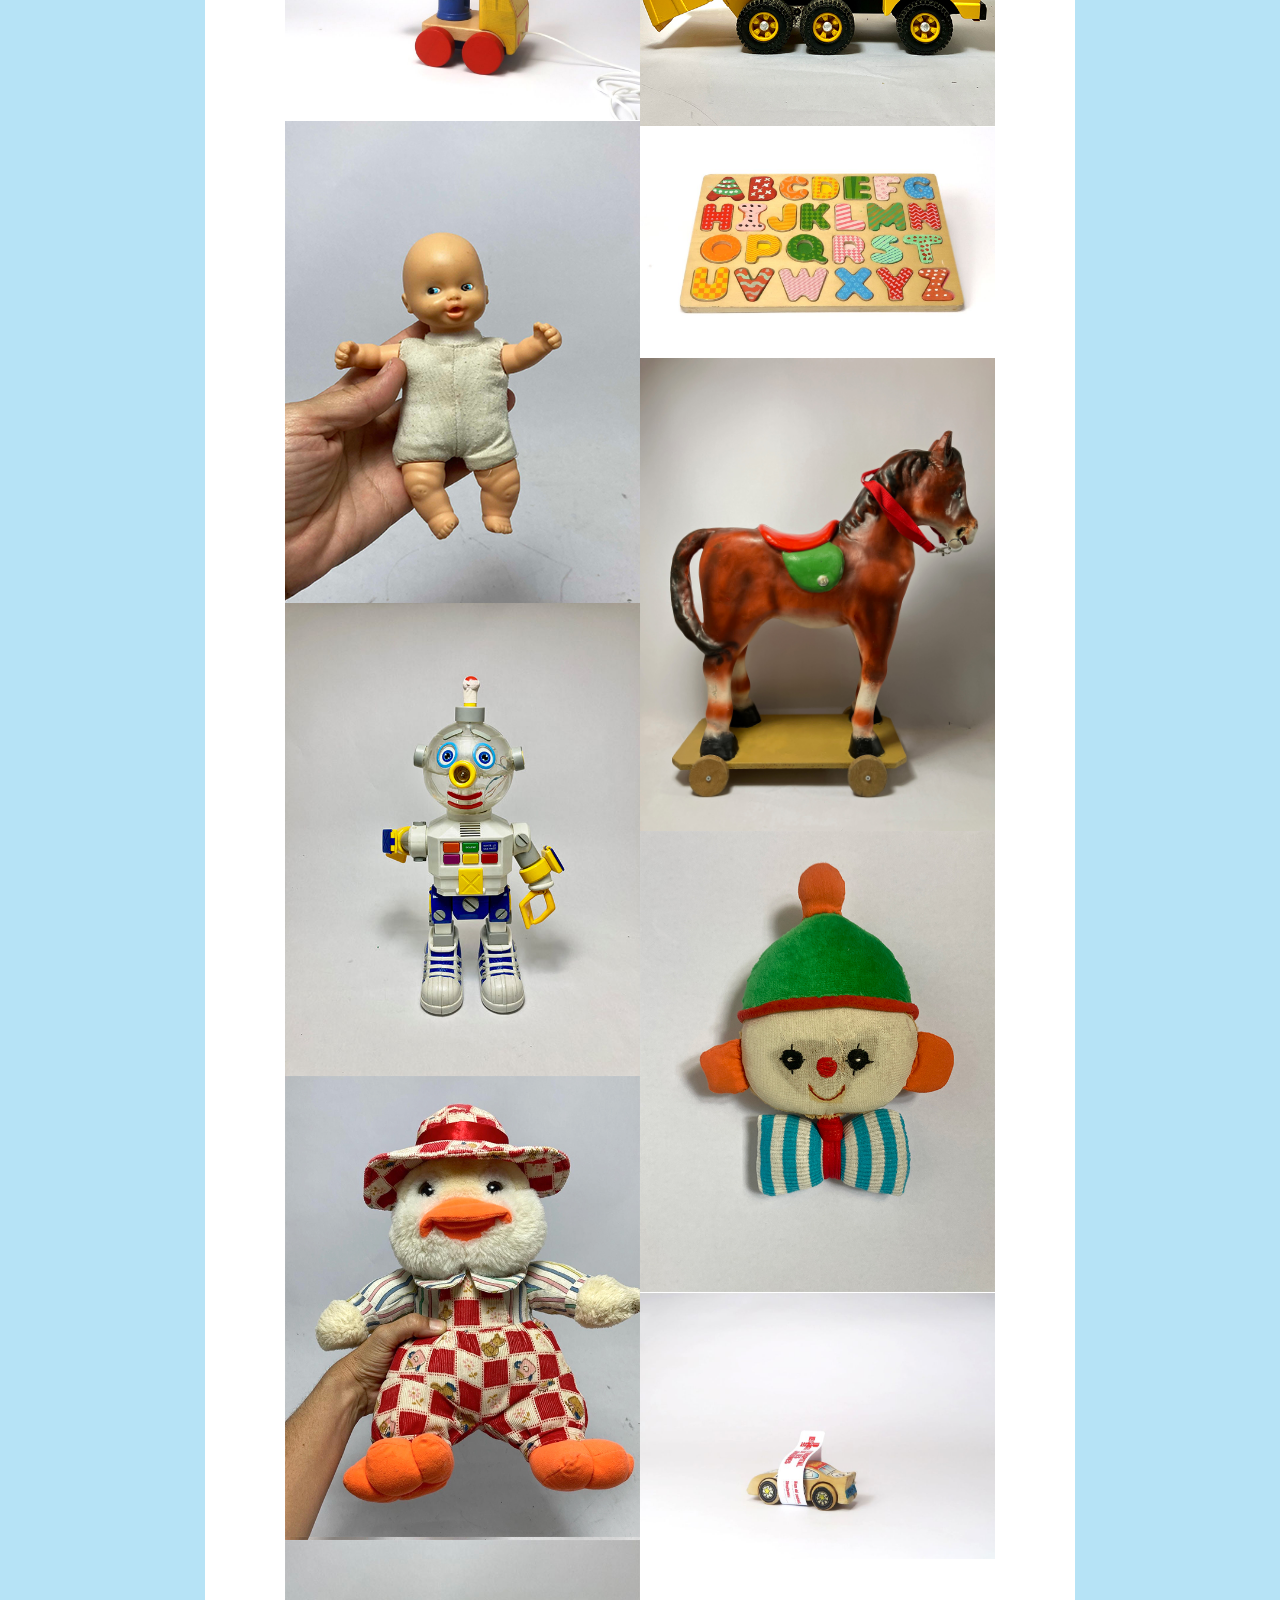
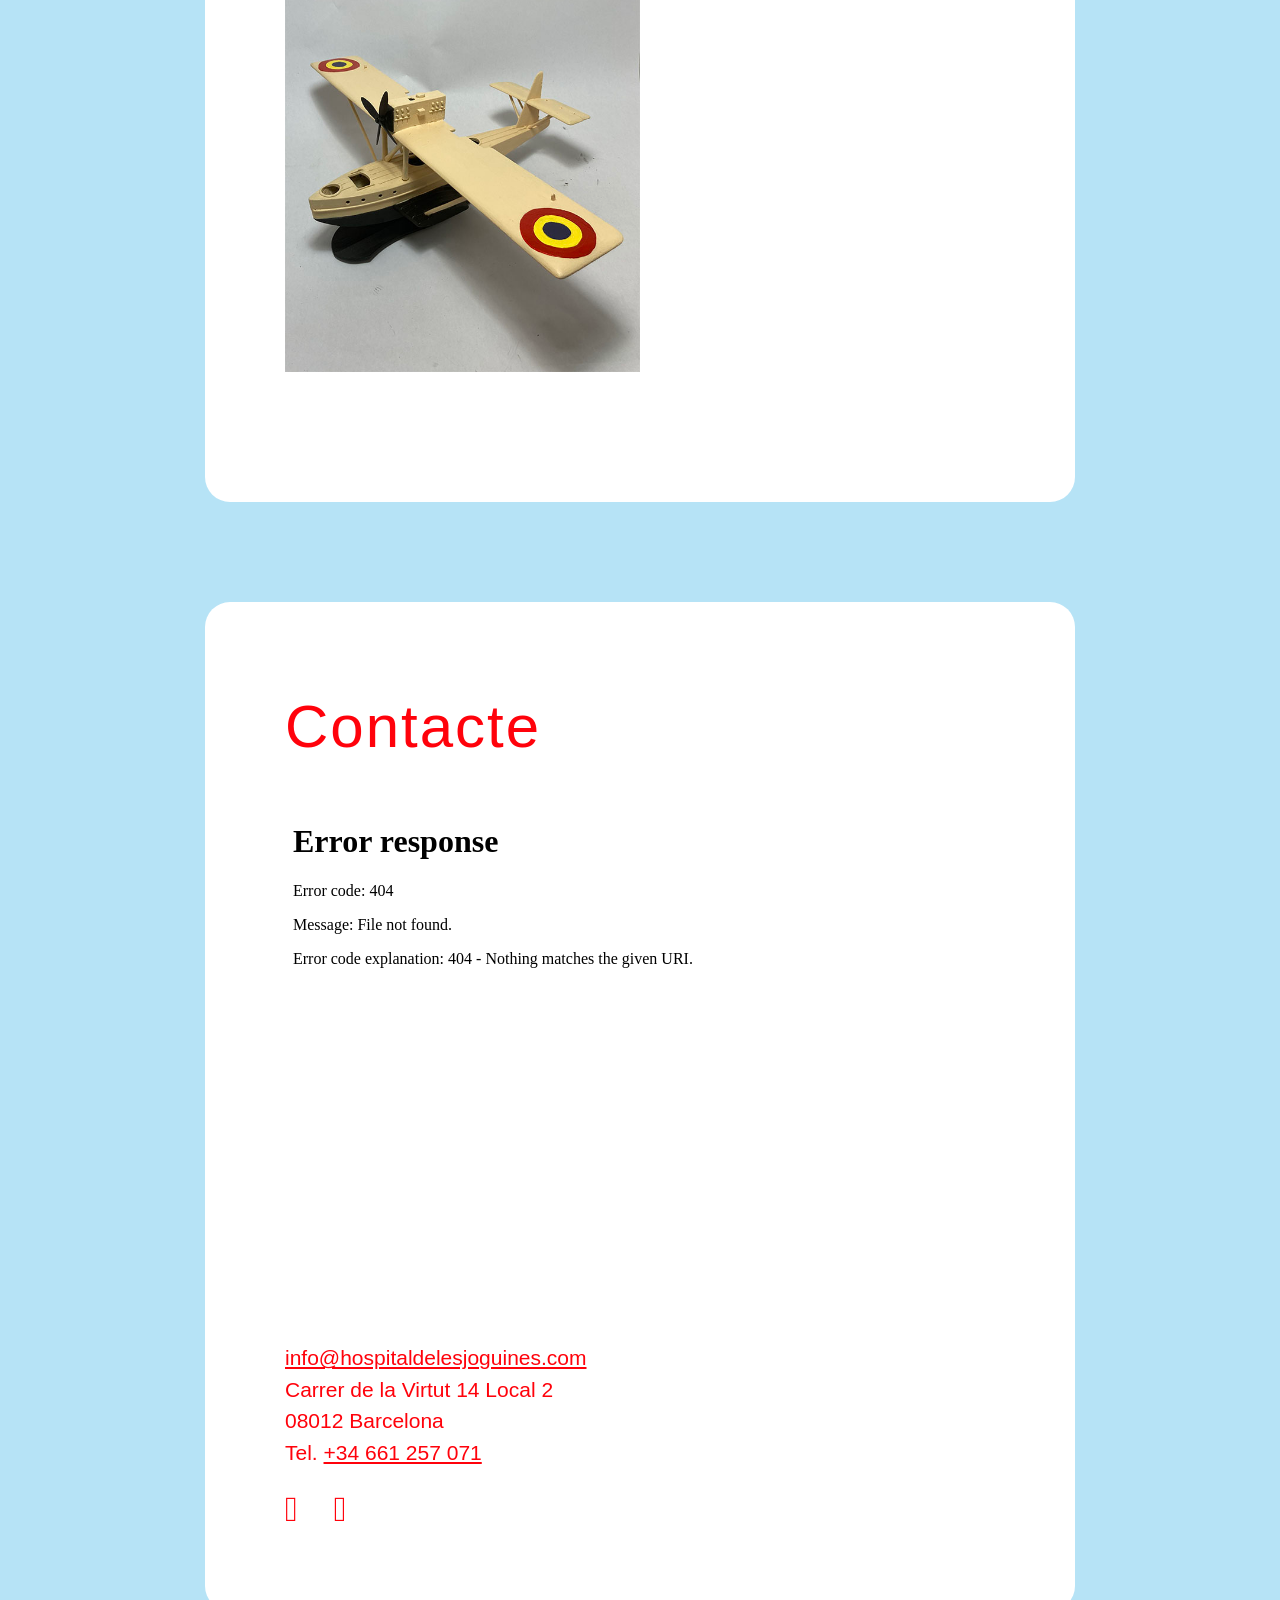
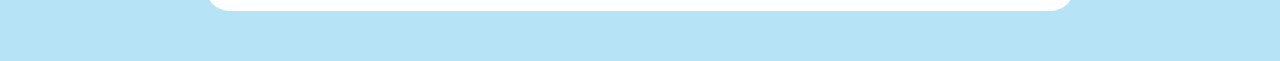
==== commit f956b9e0: "css" ====
--- a/index.html
+++ b/index.html
@@ -69,7 +69,6 @@
         <div class="heading-title text-left">
             <h1>Hospital</h1>
             <div class="p-top-30"> 
-                <span>______</span> 
                 A l'Hospital de les Joguines reparem, restaurem i donem una segona vida a les joguines trencades. Quan una joguina es trenca o és vella, massa sovint la llencem i en comprem una de nova. Des de l'Hospital de les Joguines volem transmetre que moltes es poden reparar i el valor de fer-ho. Impartim tallers de reparació de joguines amb la intenció d'educar en valors. Volem ser una resposta de proximitat a un repte socioambiental de la nostra societat. 
                 <br><br>
                 Si voleu portar una joguina per arreglar, ens podeu contactar per telèfon, venir a l'Hospital o enviar un correu amb una fotografia de la joguina. Rebreu una resposta amb el diagnòstic, un temps estimat d'ingrés i un pressupost. A l'Hospital no arreglem joguines de plàstic ni electròniques. A l'Hospital no atenem joguines bèl·liques.
@@ -80,18 +79,18 @@
     </div>
 </div>
 
-<div class="container divs" id="tallers">
-    <div class="heading-title text-left">
-        <h1>Tallers</h1>
-        <div class="p-top-30"> 
-            <span>______</span>
-            A l'Hospital de les Joguines tenim una programació amb tallers per aprendre a reparar i curar joguines. Oferim el servei de la Unitat Mòbil de l'Hospital que es desplaça carregada d'eines i material impartint tallers per aprendre a arreglar les vostres joguines. Per estar informats dels propers tallers programats, seguiu-nos al Facebook i Instagram.
-            <br><br>
-            Si us interessa fer un taller a la vostra escola, centre cívic, espai familiar, etc. o voleu fer-nos arribar una proposta, ens podeu enviar un correu i ens posarem en contacte amb vosaltres.
-            
+    <div class="container divs" id="tallers">
+        <div class="heading-title text-left">
+            <h1>Tallers</h1>
+            <div class="p-top-30"> 
+                <span>______</span>
+                A l'Hospital de les Joguines tenim una programació amb tallers per aprendre a reparar i curar joguines. Oferim el servei de la Unitat Mòbil de l'Hospital que es desplaça carregada d'eines i material impartint tallers per aprendre a arreglar les vostres joguines. Per estar informats dels propers tallers programats, seguiu-nos al Facebook i Instagram.
+                <br><br>
+                Si us interessa fer un taller a la vostra escola, centre cívic, espai familiar, etc. o voleu fer-nos arribar una proposta, ens podeu enviar un correu i ens posarem en contacte amb vosaltres.
+                
+            </div>
         </div>
     </div>
-</div>
 
 <div class="container divs" id="pacients">
     <div class="heading-title text-left">
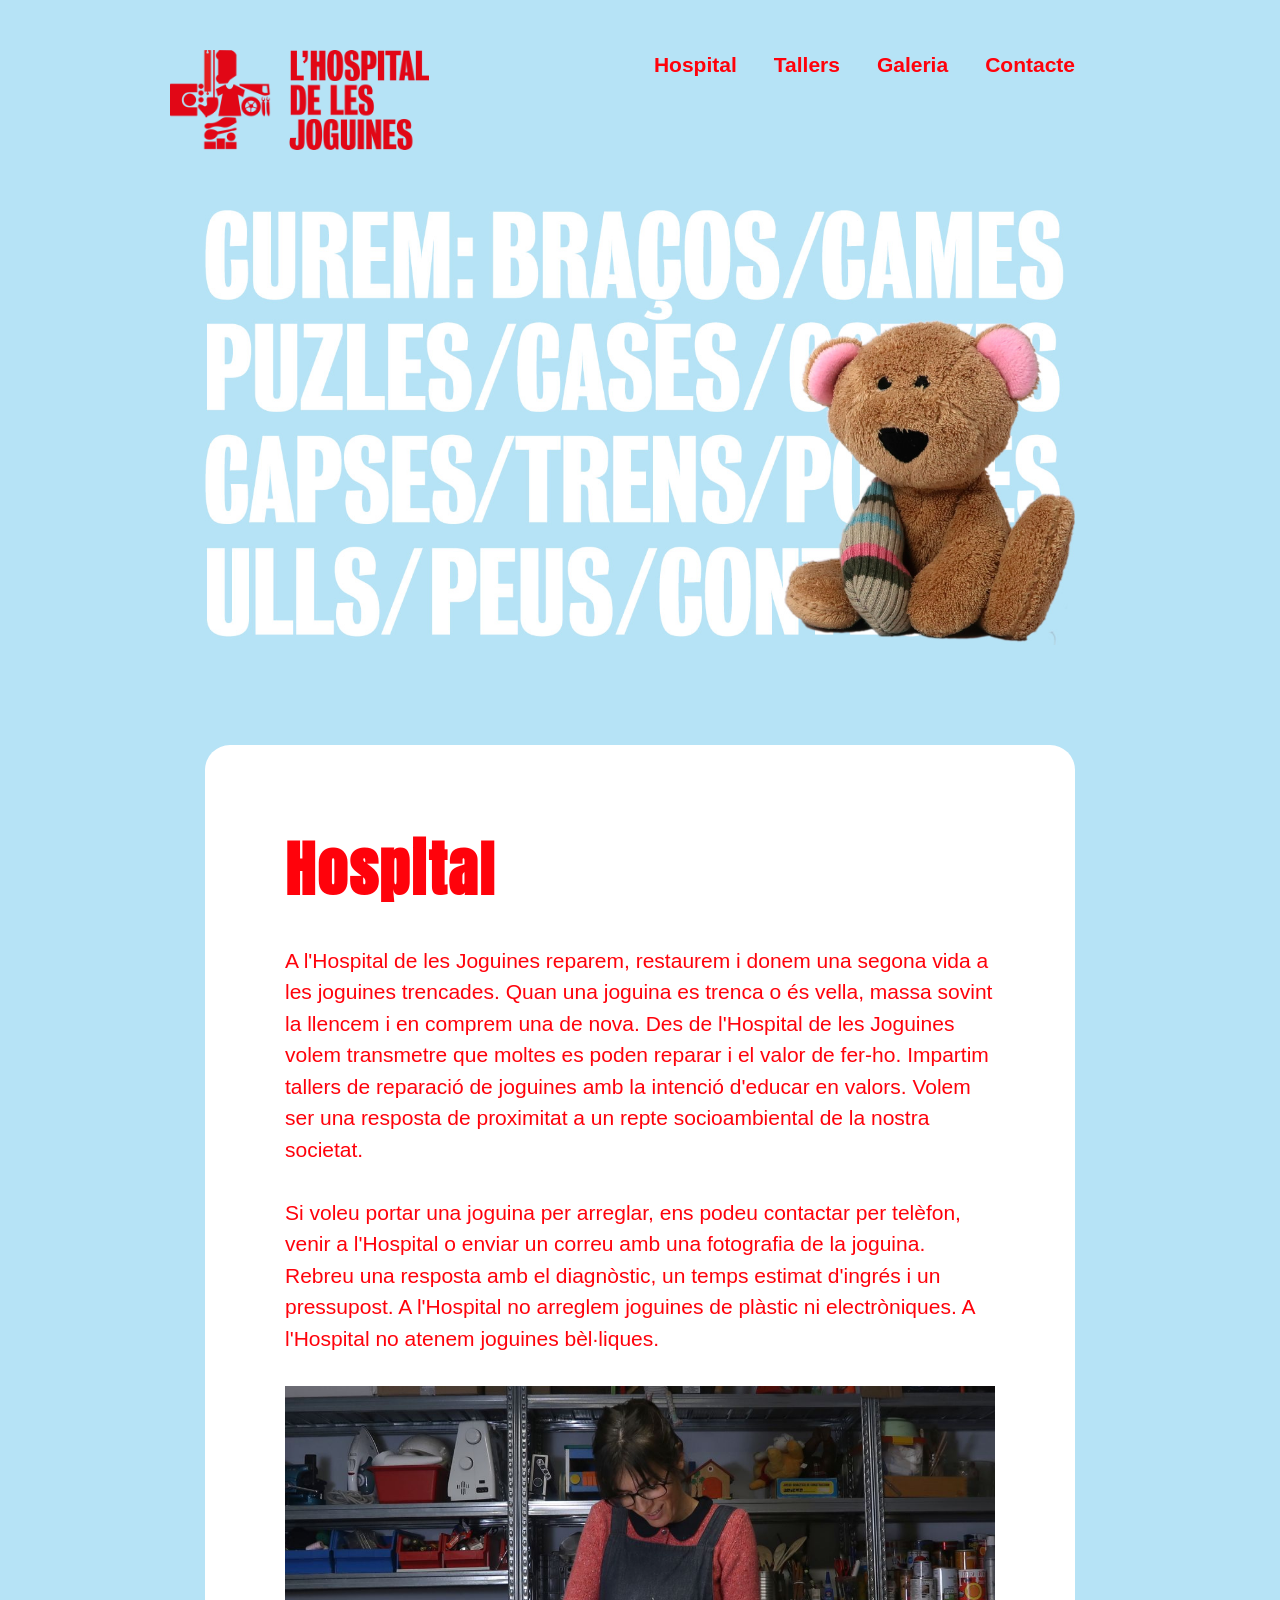
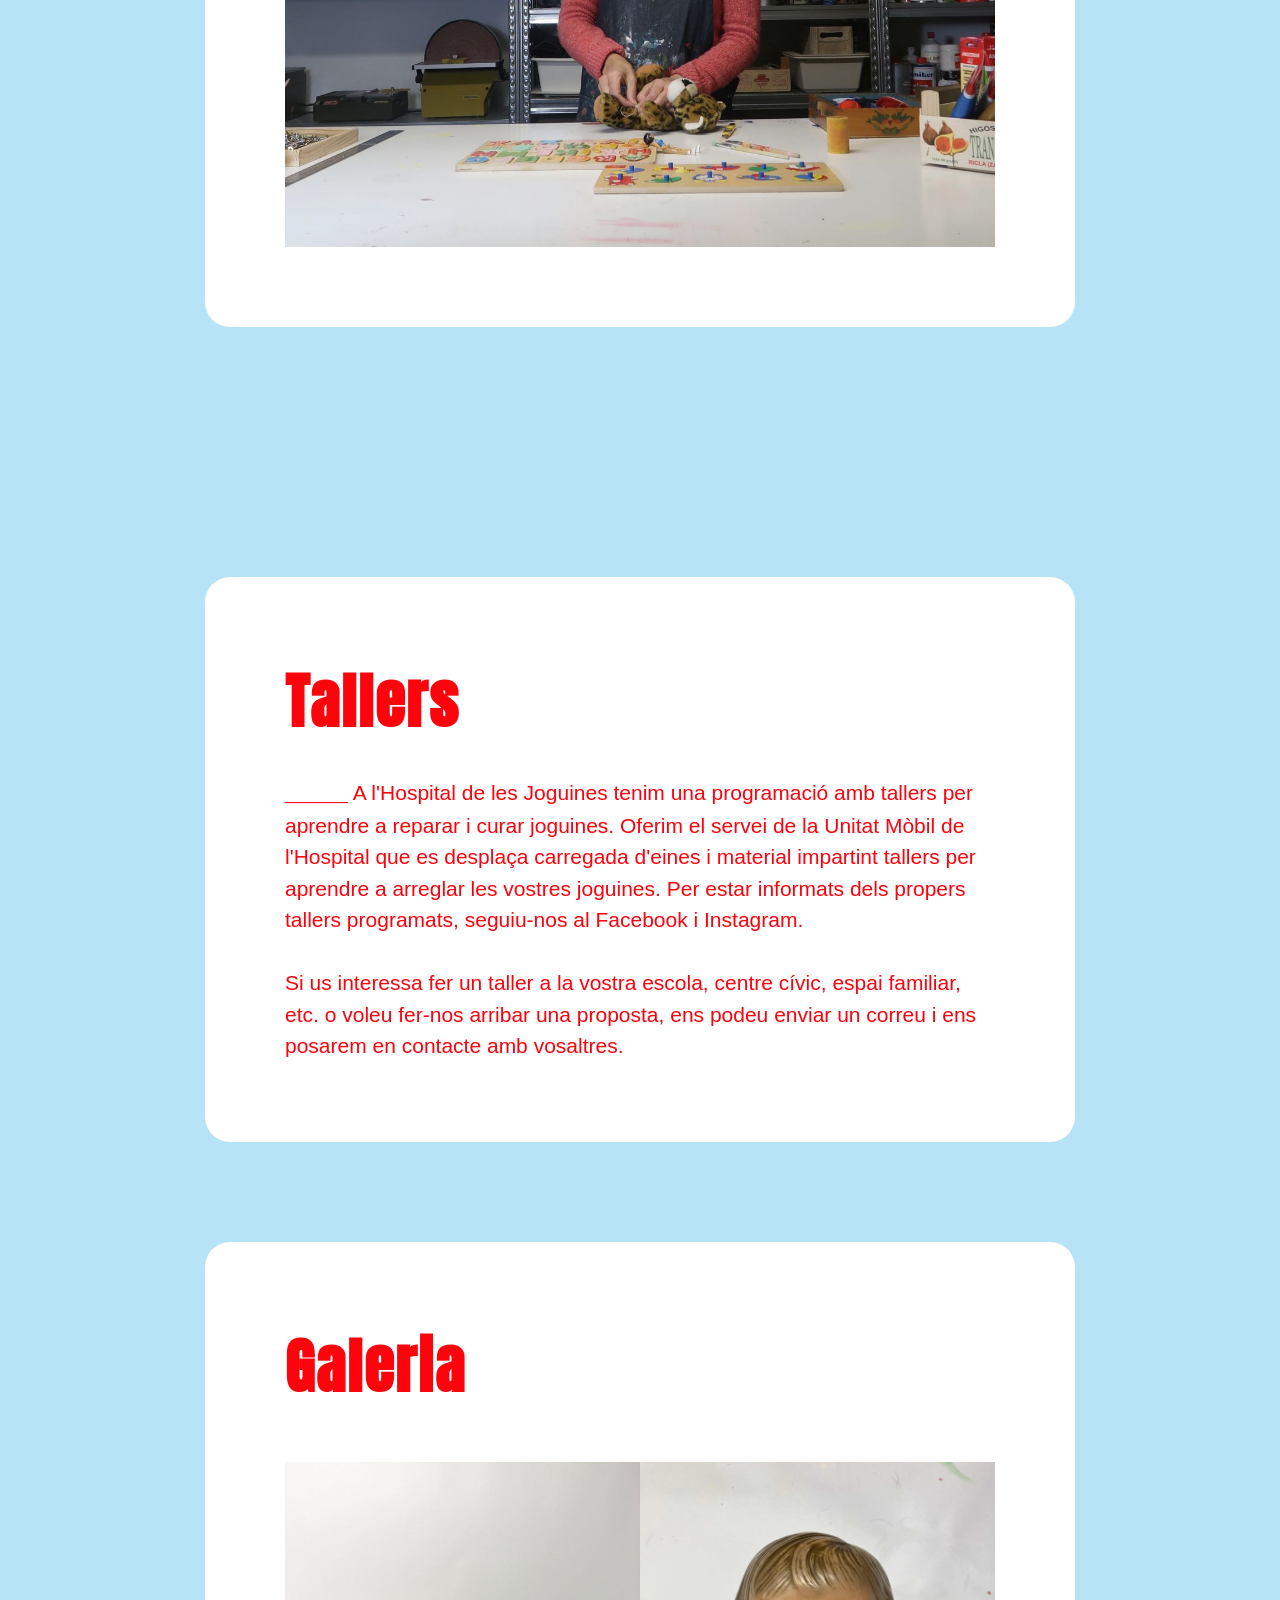
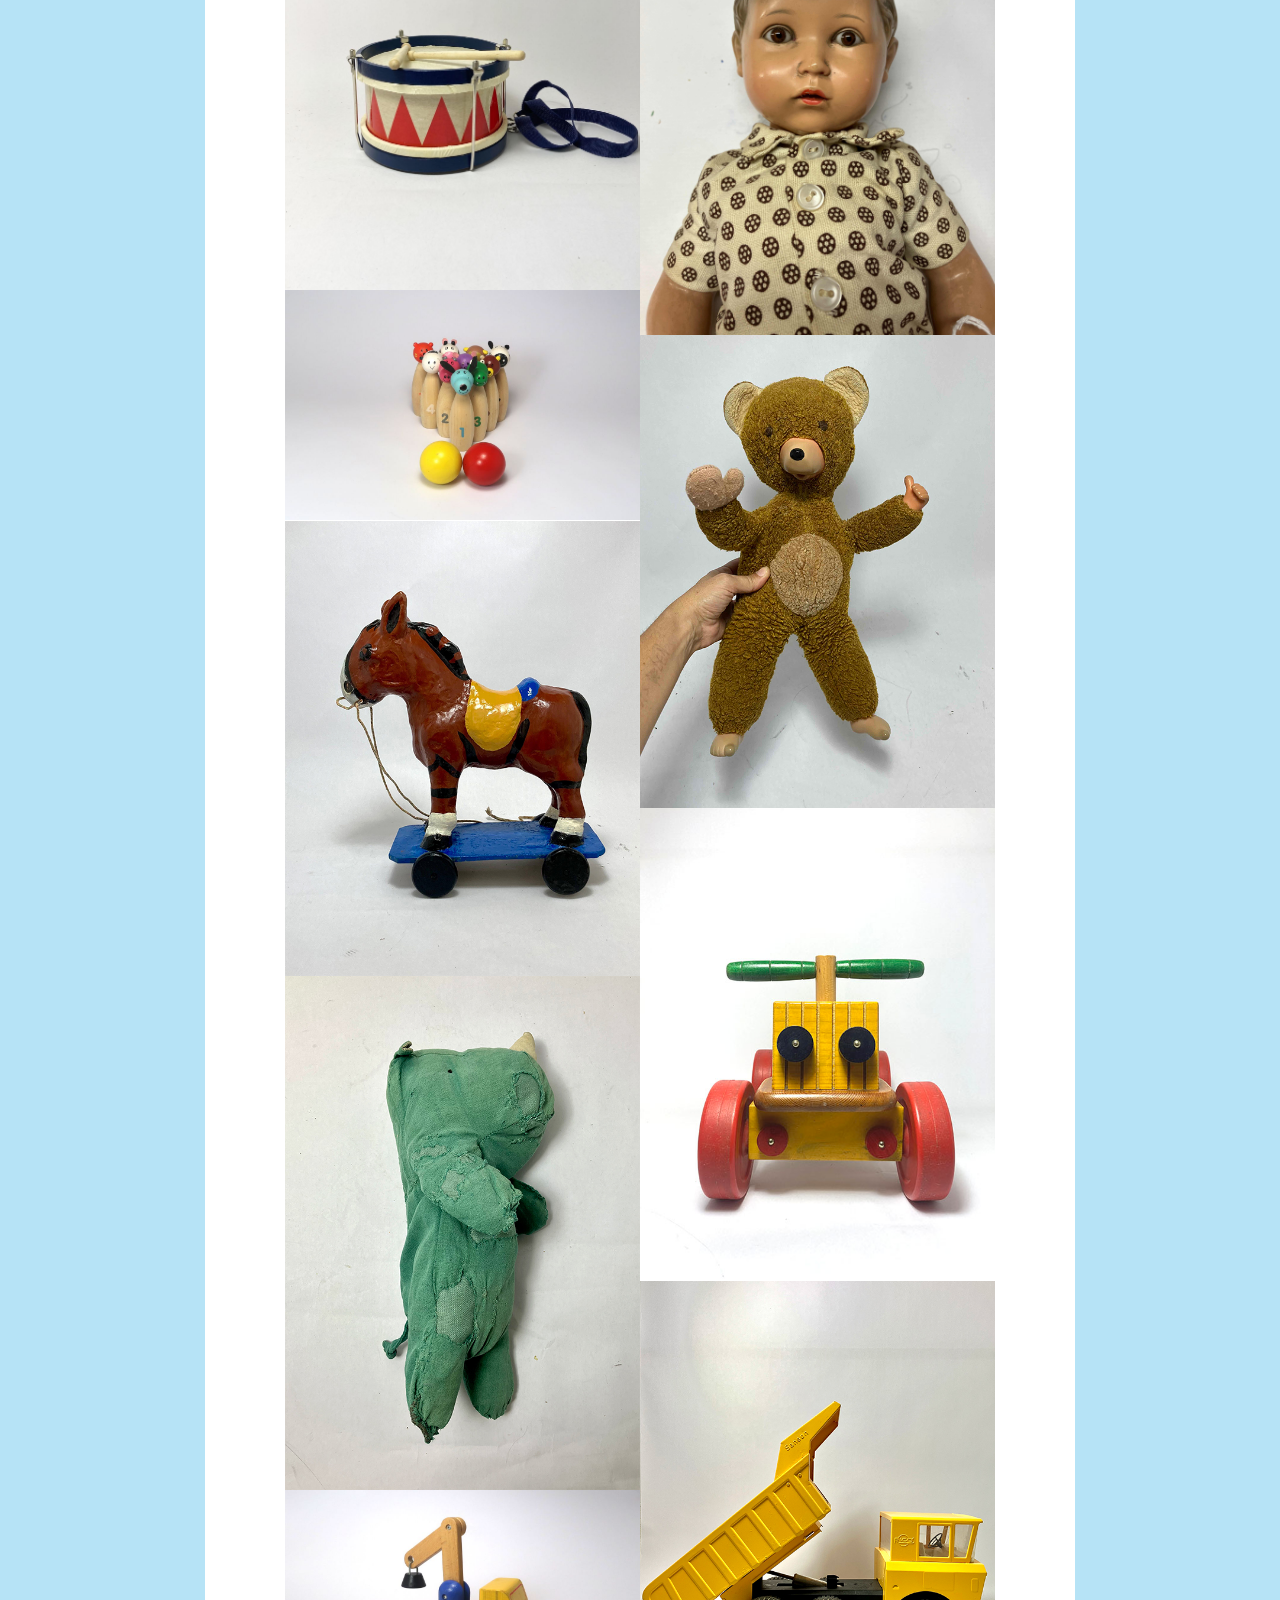
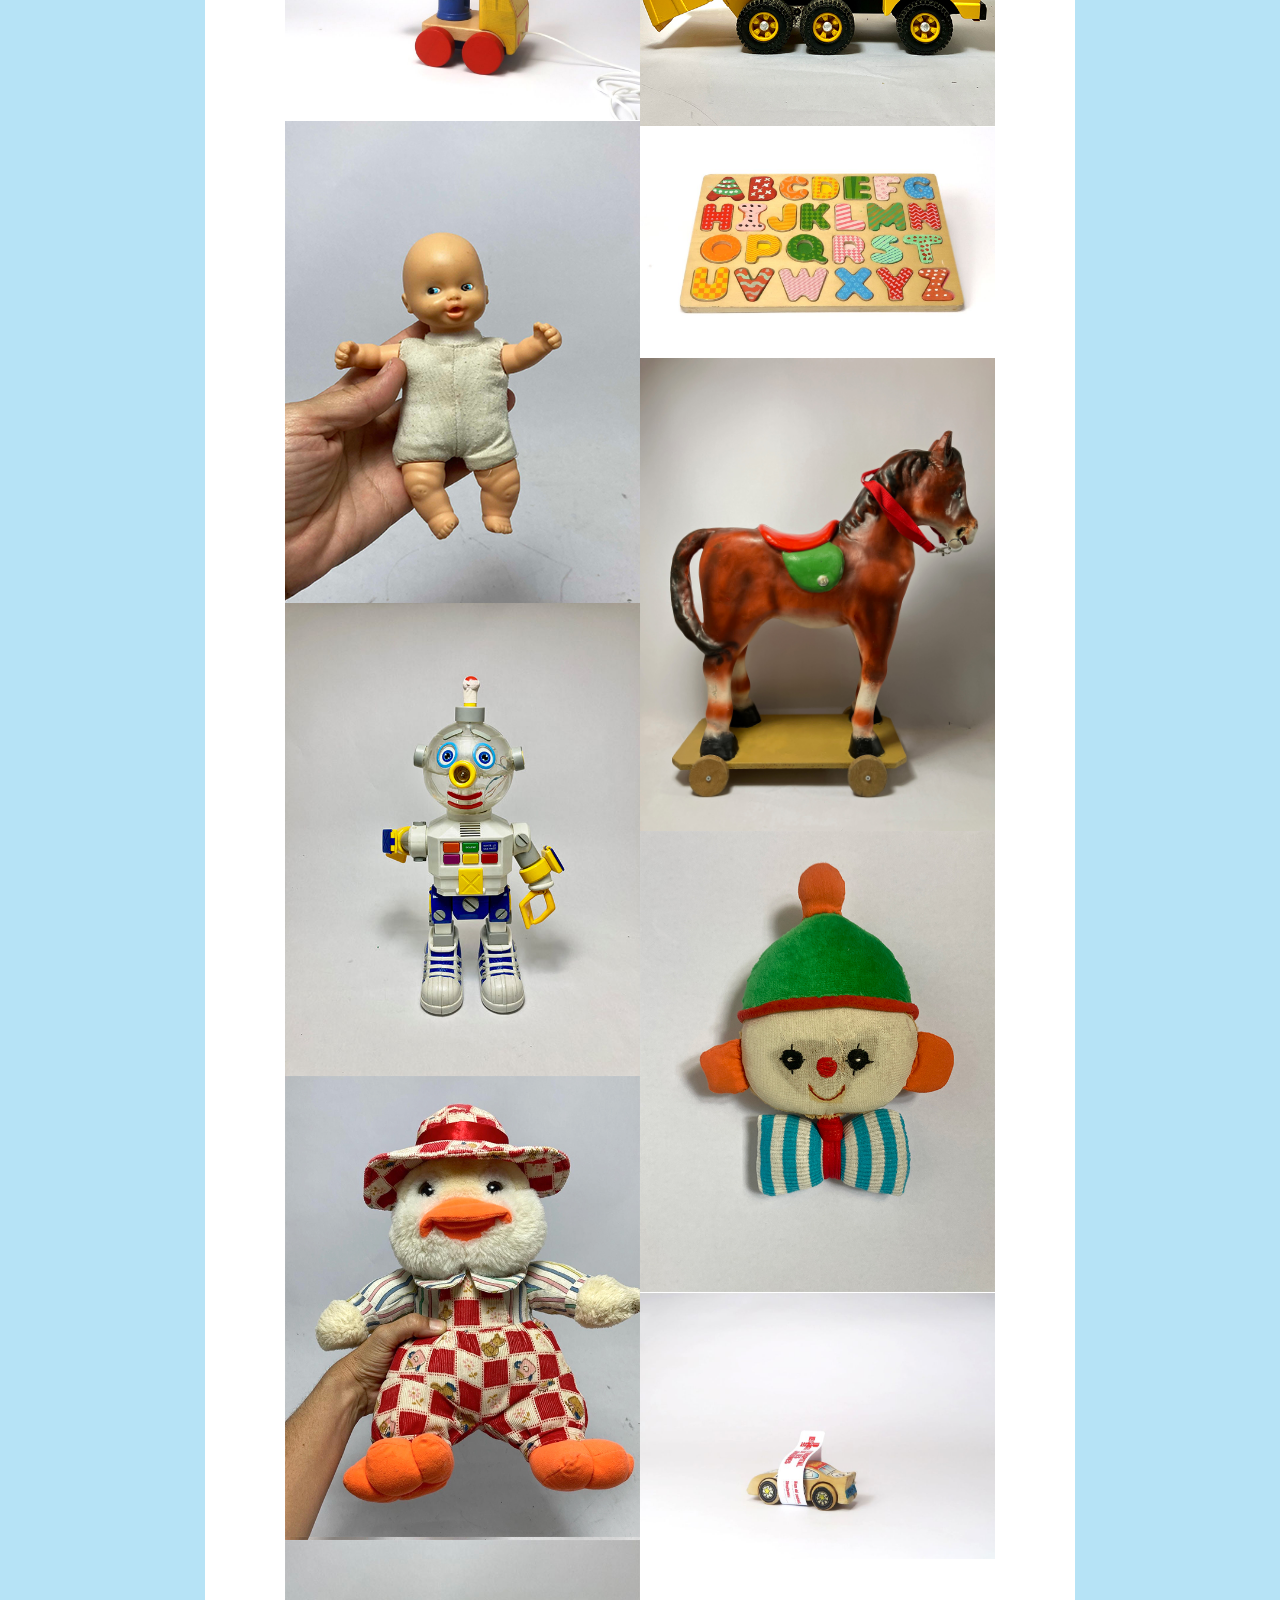
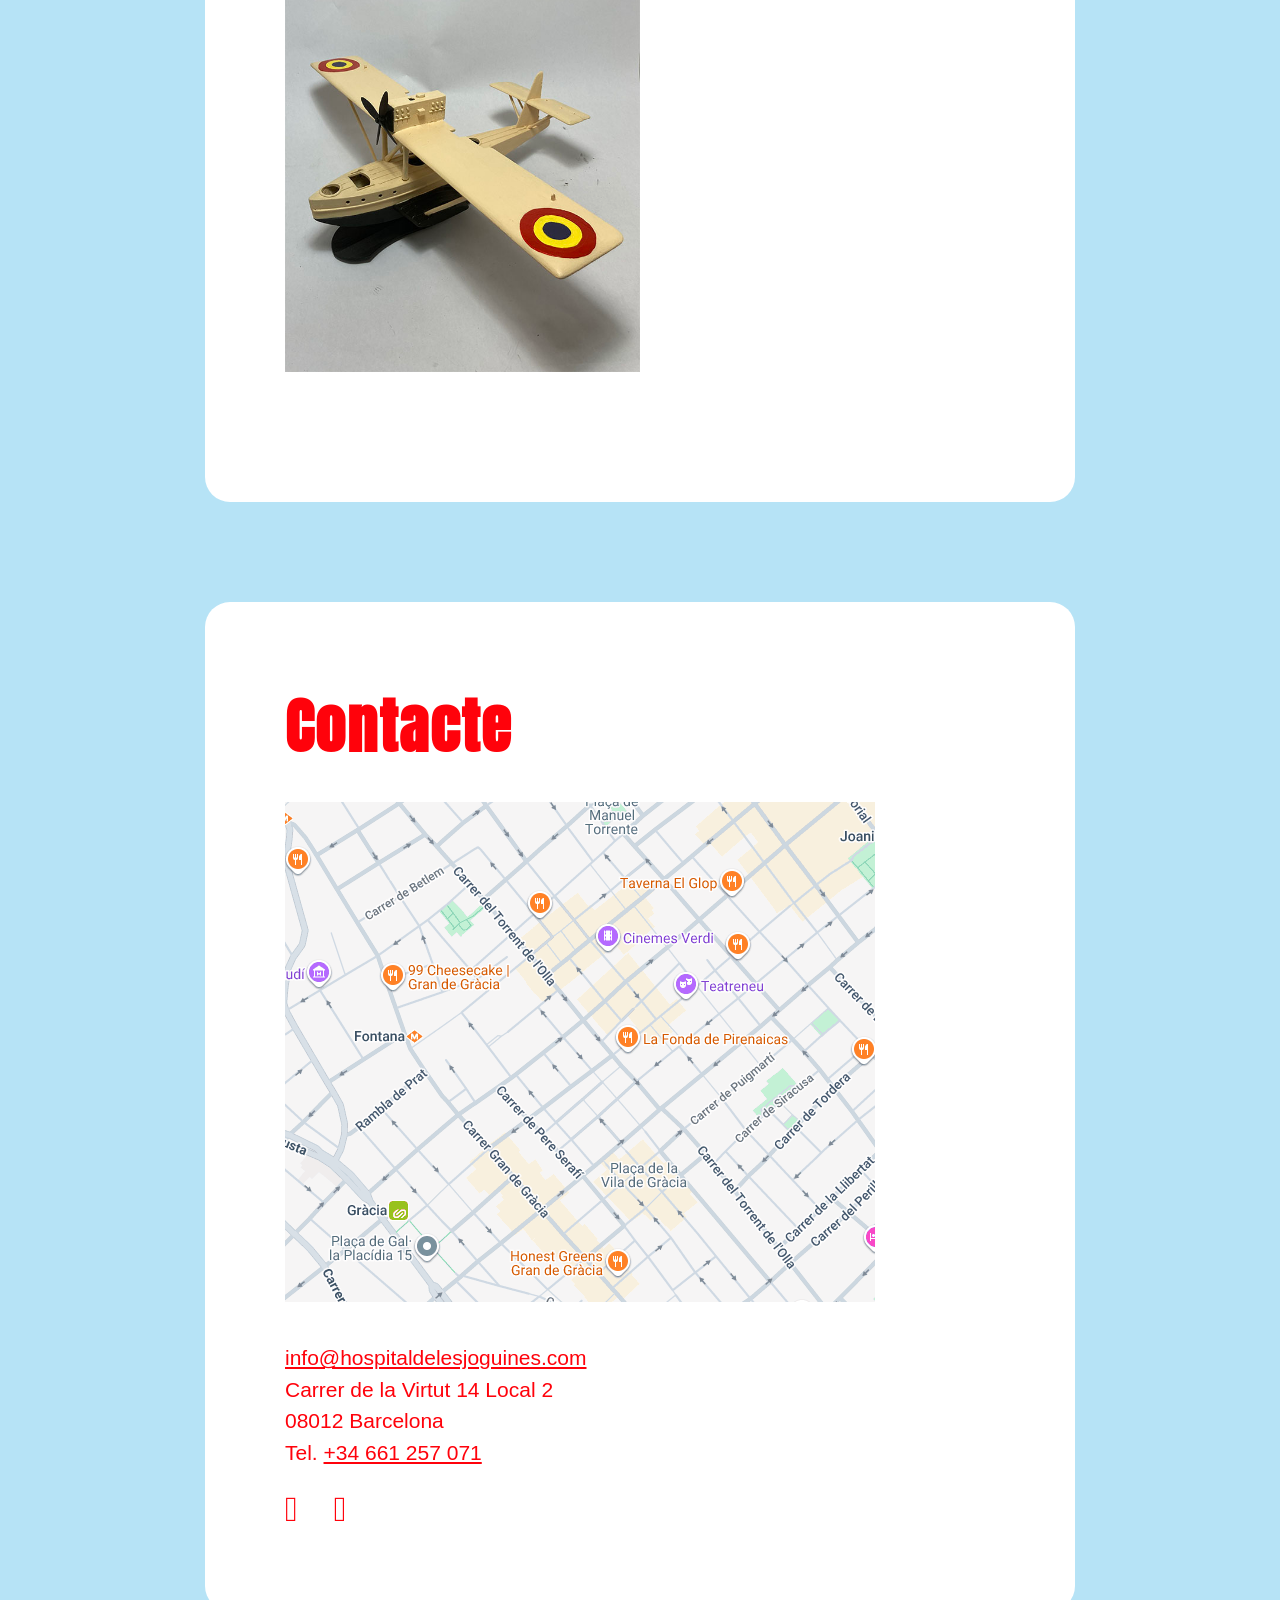
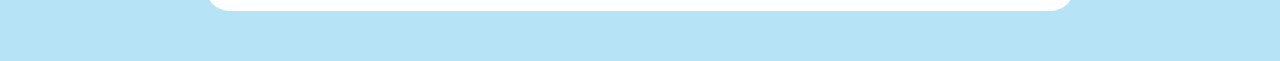
==== commit 822b9722: "fonts" ====
--- a/index.html
+++ b/index.html
@@ -1,30 +1,36 @@
 <!DOCTYPE html>
 
-<html lang="ca_ES"><head><meta http-equiv="Content-Type" content="text/html; charset=UTF-8">
+<html lang="ca_ES">
     
-    <meta name="viewport" content="width=device-width, initial-scale=1.0, maximum-scale=1.0">
-    <meta name="description" content="">
-    <meta name="author" content="www.ignasi.rife.cat">
-
-    <!--favicon icon-->
-    <link rel="icon" type="image/png" href="/img/favicon.png">
-    <title>L'Hospital de les Joguines</title>
-
-    <!--common style-->
-    <link href="css/bootstrap.min.css" rel="stylesheet">
-    <link href="css/font-awesome.min.css" rel="stylesheet">
-    <link href="css/style.css" rel="stylesheet">
-    <link href="css/style-responsive.css" rel="stylesheet">
-    <link href="css/default-theme.css" rel="stylesheet">
-    <link href="css/jim.css" rel="stylesheet">
-
-<script type="text/javascript">
-
- //alert(screen.height);
-
-</script>
-
-</head>
+    <head>
+        <meta http-equiv="Content-Type" content="text/html; charset=UTF-8">
+        <meta name="viewport" content="width=device-width, initial-scale=1.0, maximum-scale=1.0">
+        <meta name="description" content="">
+        <meta name="author" content="www.ignasi.rife.cat">
+
+        <!--favicon icon-->
+        <link rel="icon" type="image/png" href="/img/favicon.png">
+        <title>L'Hospital de les Joguines</title>
+
+        <!--common style-->
+        <link href="css/bootstrap.min.css" rel="stylesheet">
+        <link href="css/font-awesome.min.css" rel="stylesheet">
+        <link href="css/style.css" rel="stylesheet">
+        <link href="css/style-responsive.css" rel="stylesheet">
+        <link href="css/default-theme.css" rel="stylesheet">
+        <link href="css/jim.css" rel="stylesheet">
+
+        <link rel="preconnect" href="https://fonts.googleapis.com">
+        <link rel="preconnect" href="https://fonts.gstatic.com" crossorigin>
+        <link href="https://fonts.googleapis.com/css2?family=Anton&display=swap" rel="stylesheet">
+
+            <script type="text/javascript">
+
+            //alert(screen.height);
+
+            </script>
+
+    </head>
 
 <body style="">
 
@@ -350,7 +356,7 @@
     <div class="heading-title text-left">
         <h1>Contacte</h1>
         <div class="half-txt p-top-30">
-            <iframe src="images/embed.html" width="100%" height="500" frameborder="0" style="border:0" allowfullscreen=""></iframe>
+            <iframe src="embed.html" width="100%" height="500" frameborder="0" style="border:0" allowfullscreen=""></iframe>
             <br><br>
             <a href="mailto:info@hospitaldelesjoguines.com" class="aa">info@hospitaldelesjoguines.com</a><br>
             Carrer de la Virtut 14 Local 2<br>
--- a/css/jim.css
+++ b/css/jim.css
@@ -45,8 +45,12 @@
                 url('fonts/Anton-Regular.ttf') format('truetype'),
                 url('fonts/Anton-Regular.svg') format('svg');
                 font-weight: normal;
-                font-style: normal;
-            }
+                font-style: bold;
+            }
+
+          
+
+
 
             @font-face {
                 font-family: 'Libre Baskerville';
@@ -69,7 +73,7 @@
                 font-size: 60px;
                 padding: 0;
                 margin: 0;
-                font-weight: normal;
+                font-weight: bold;
             }
             .p-top-30{
                 font-size: 21px;
